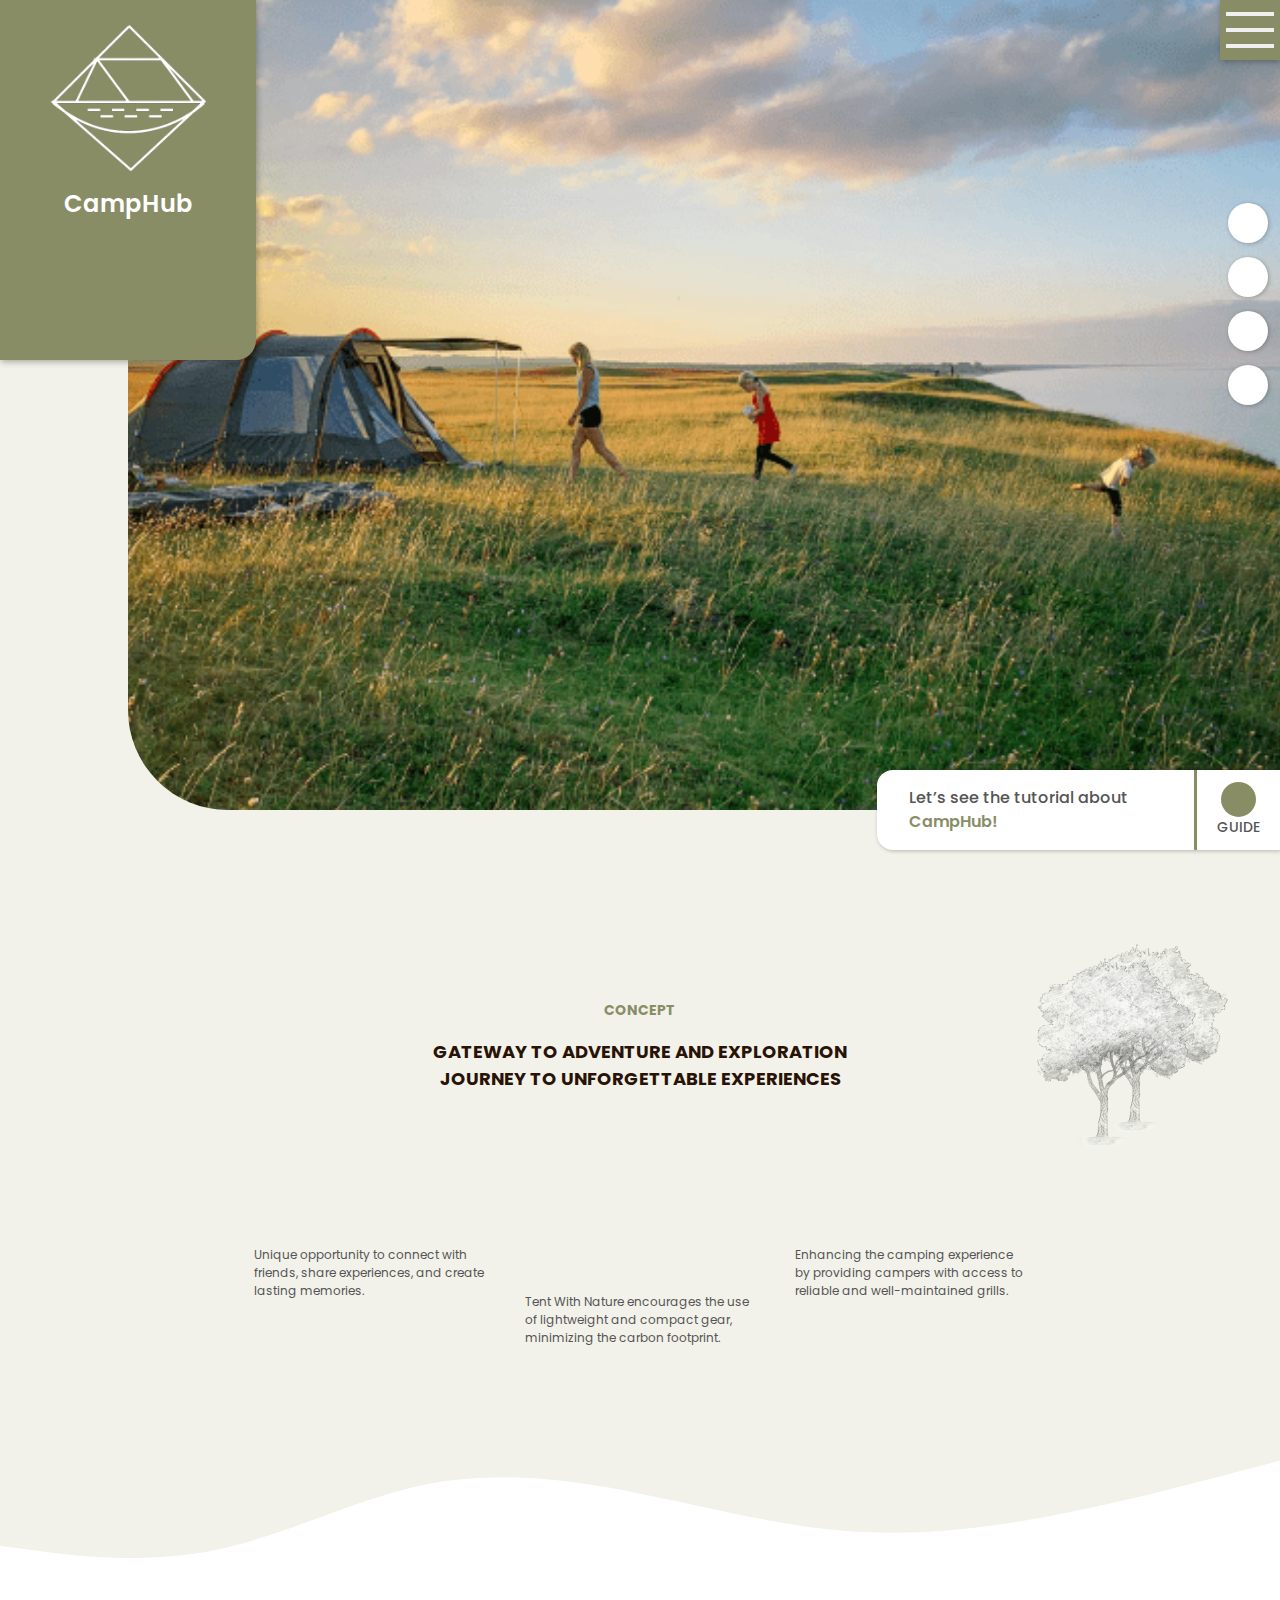
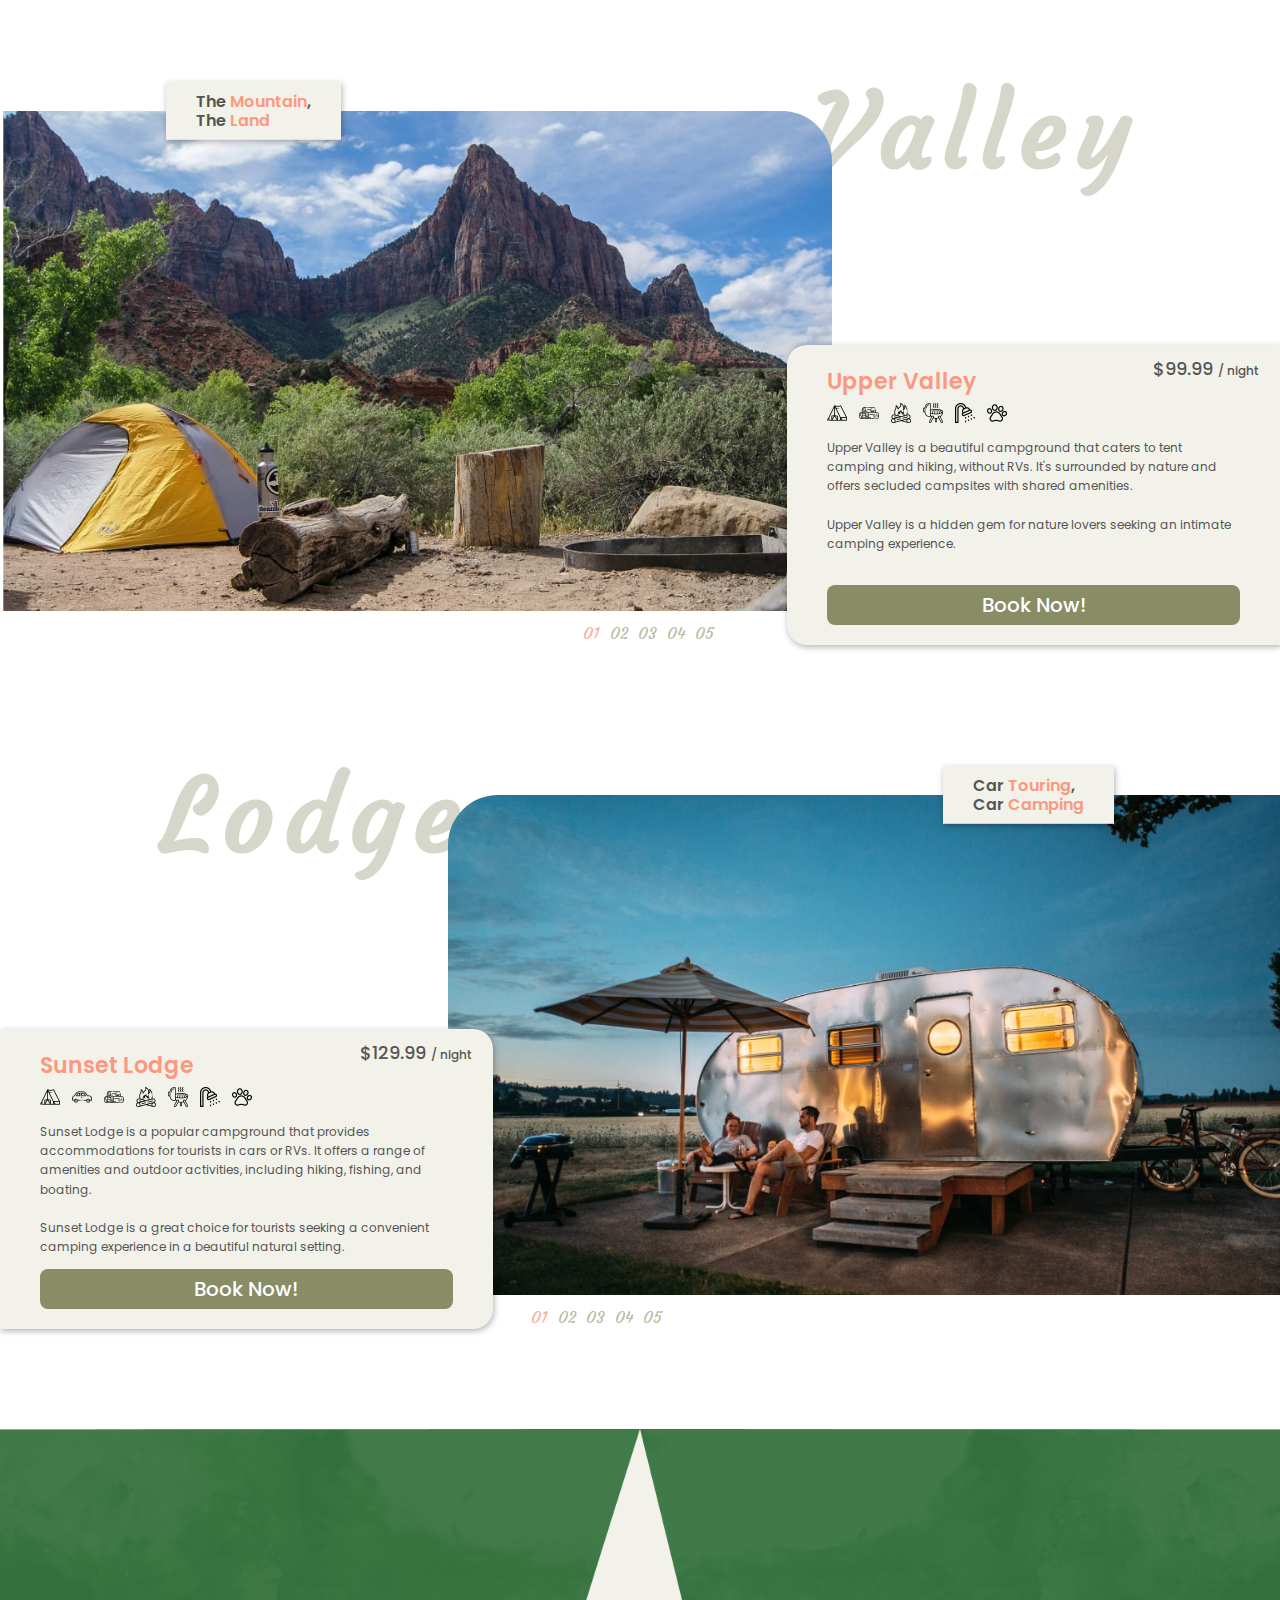
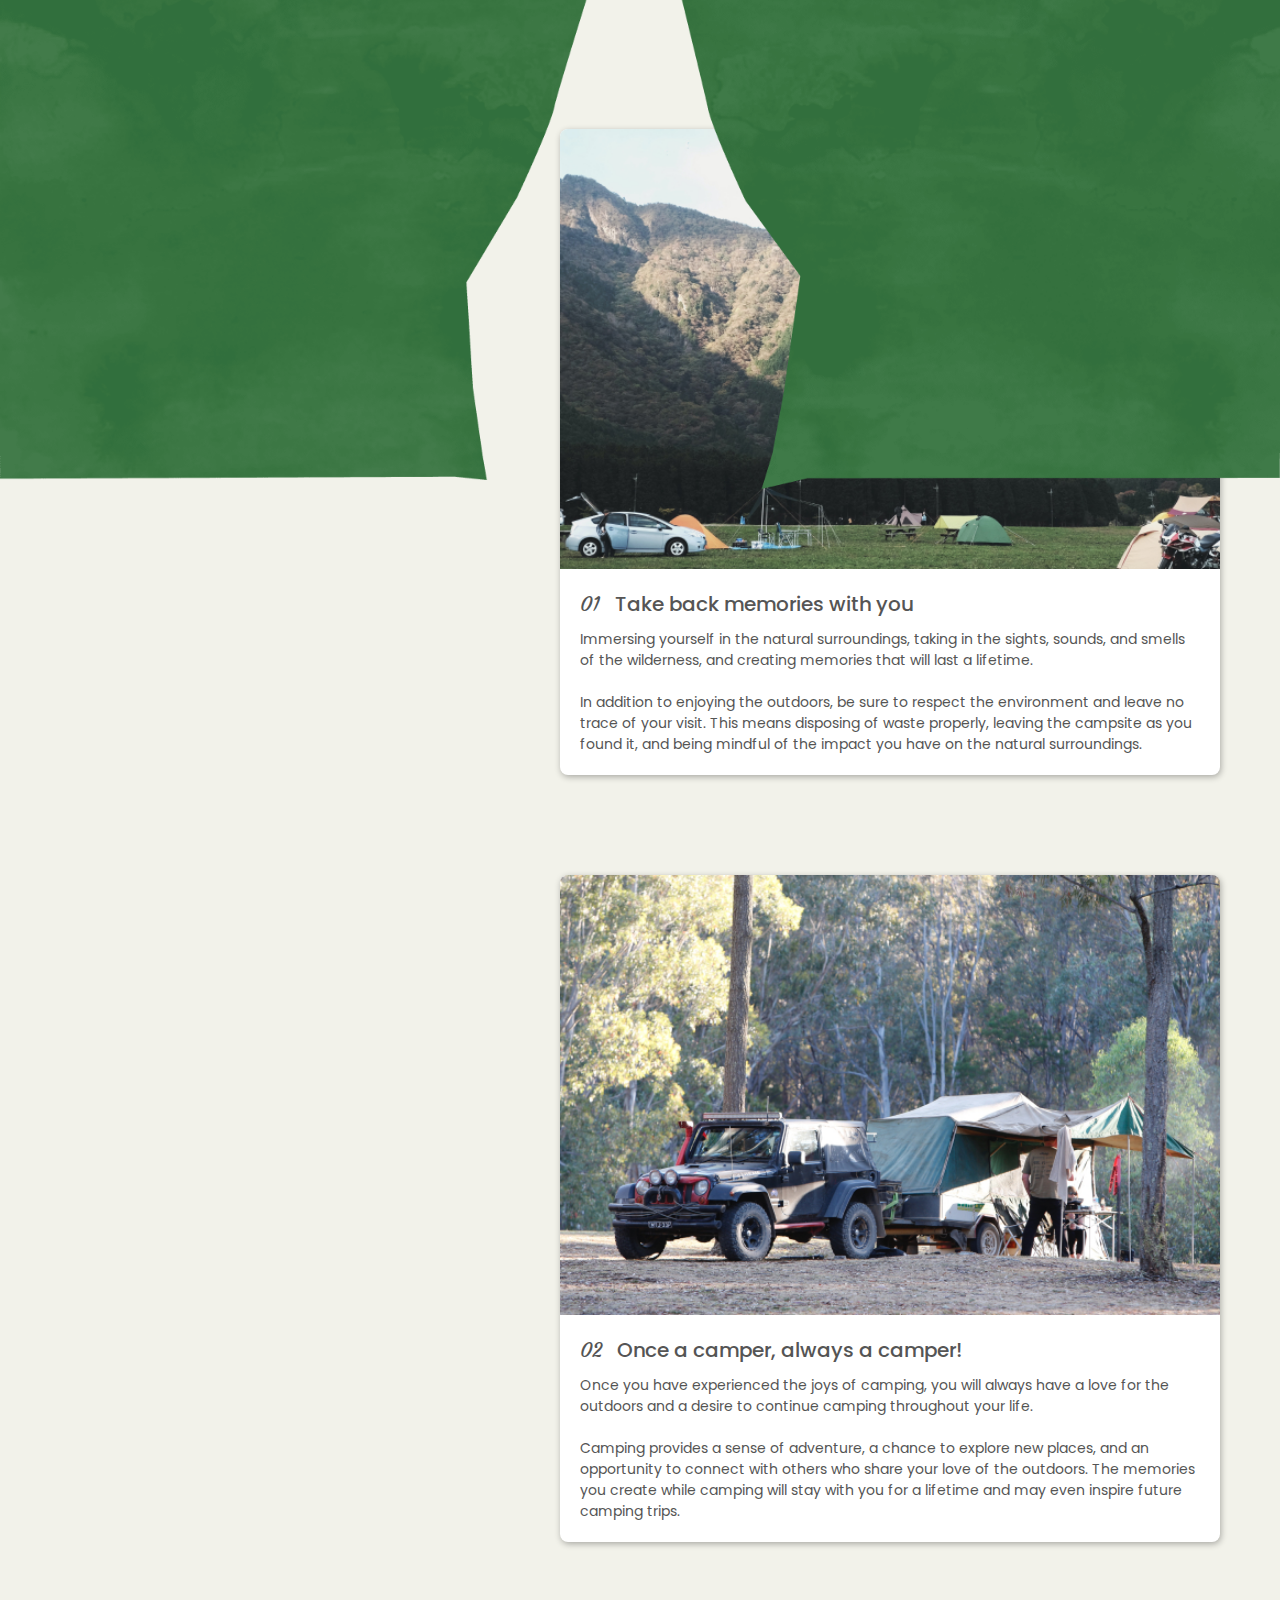
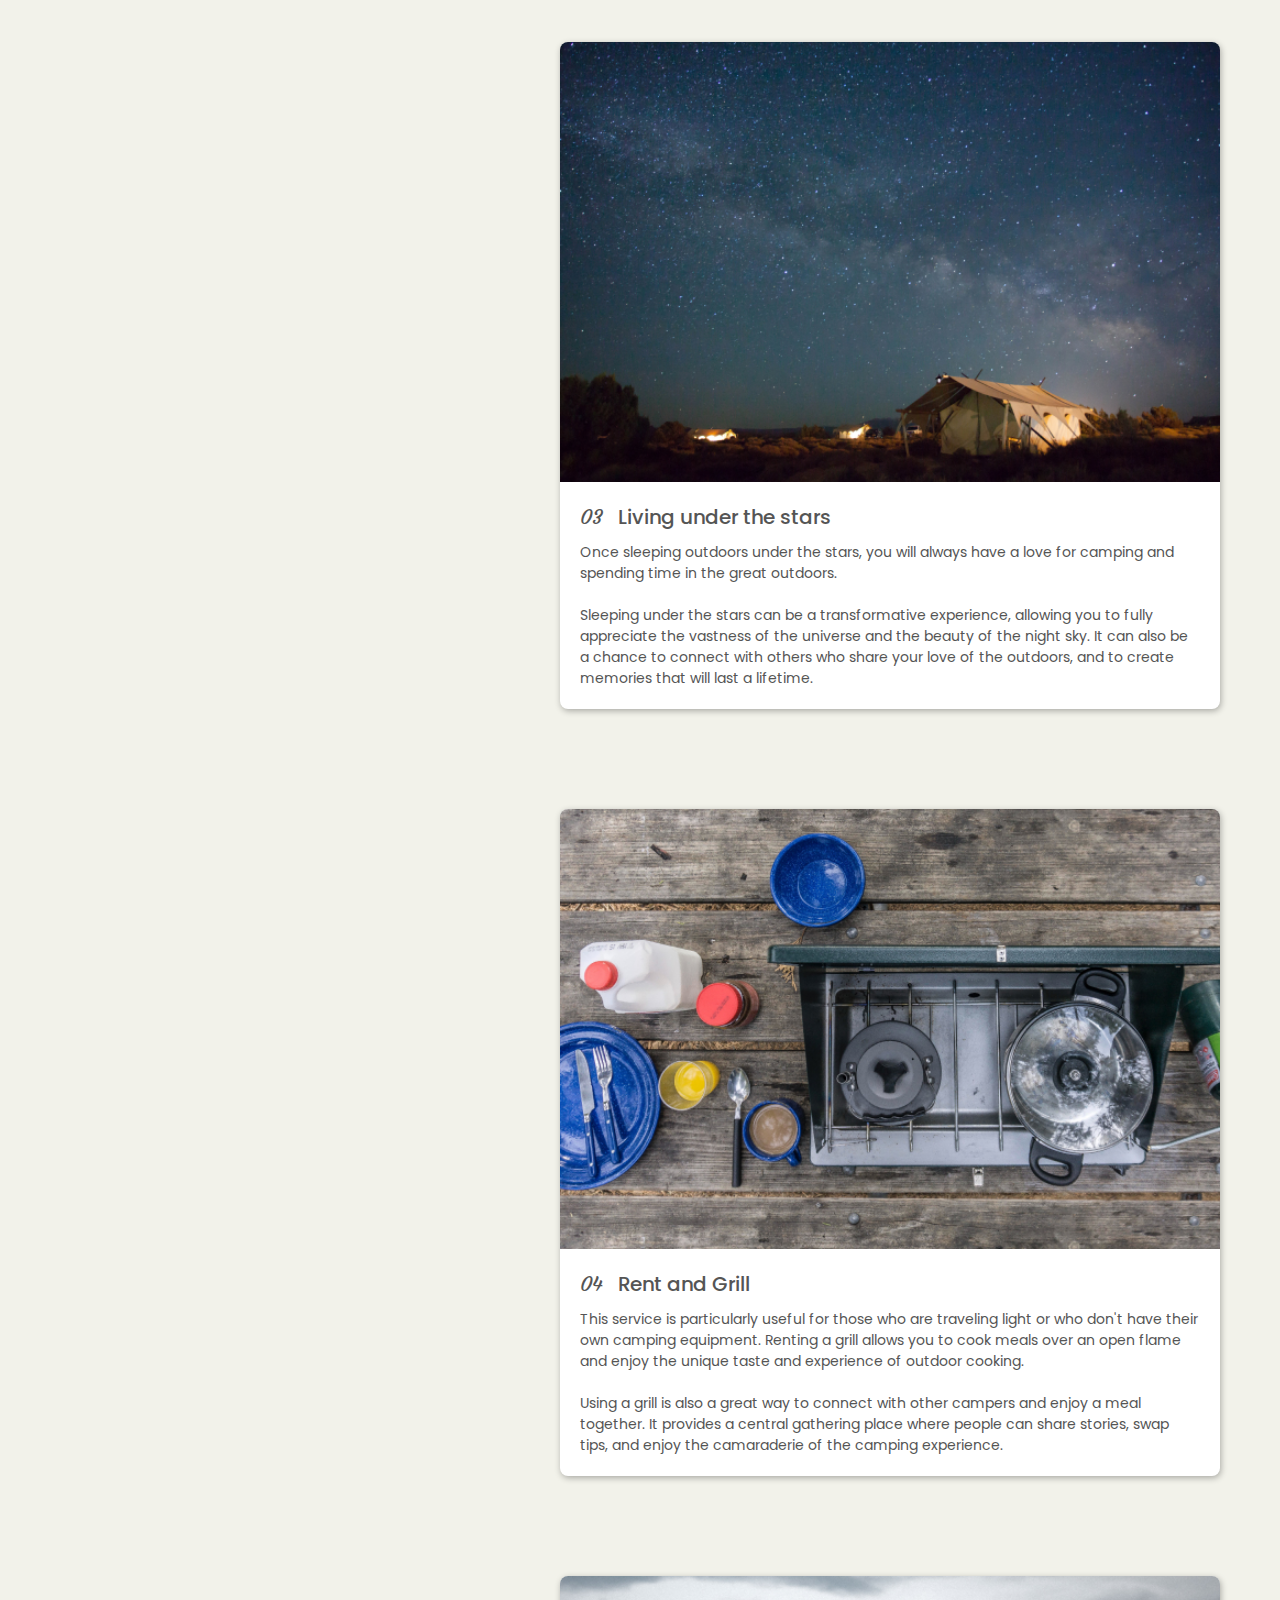
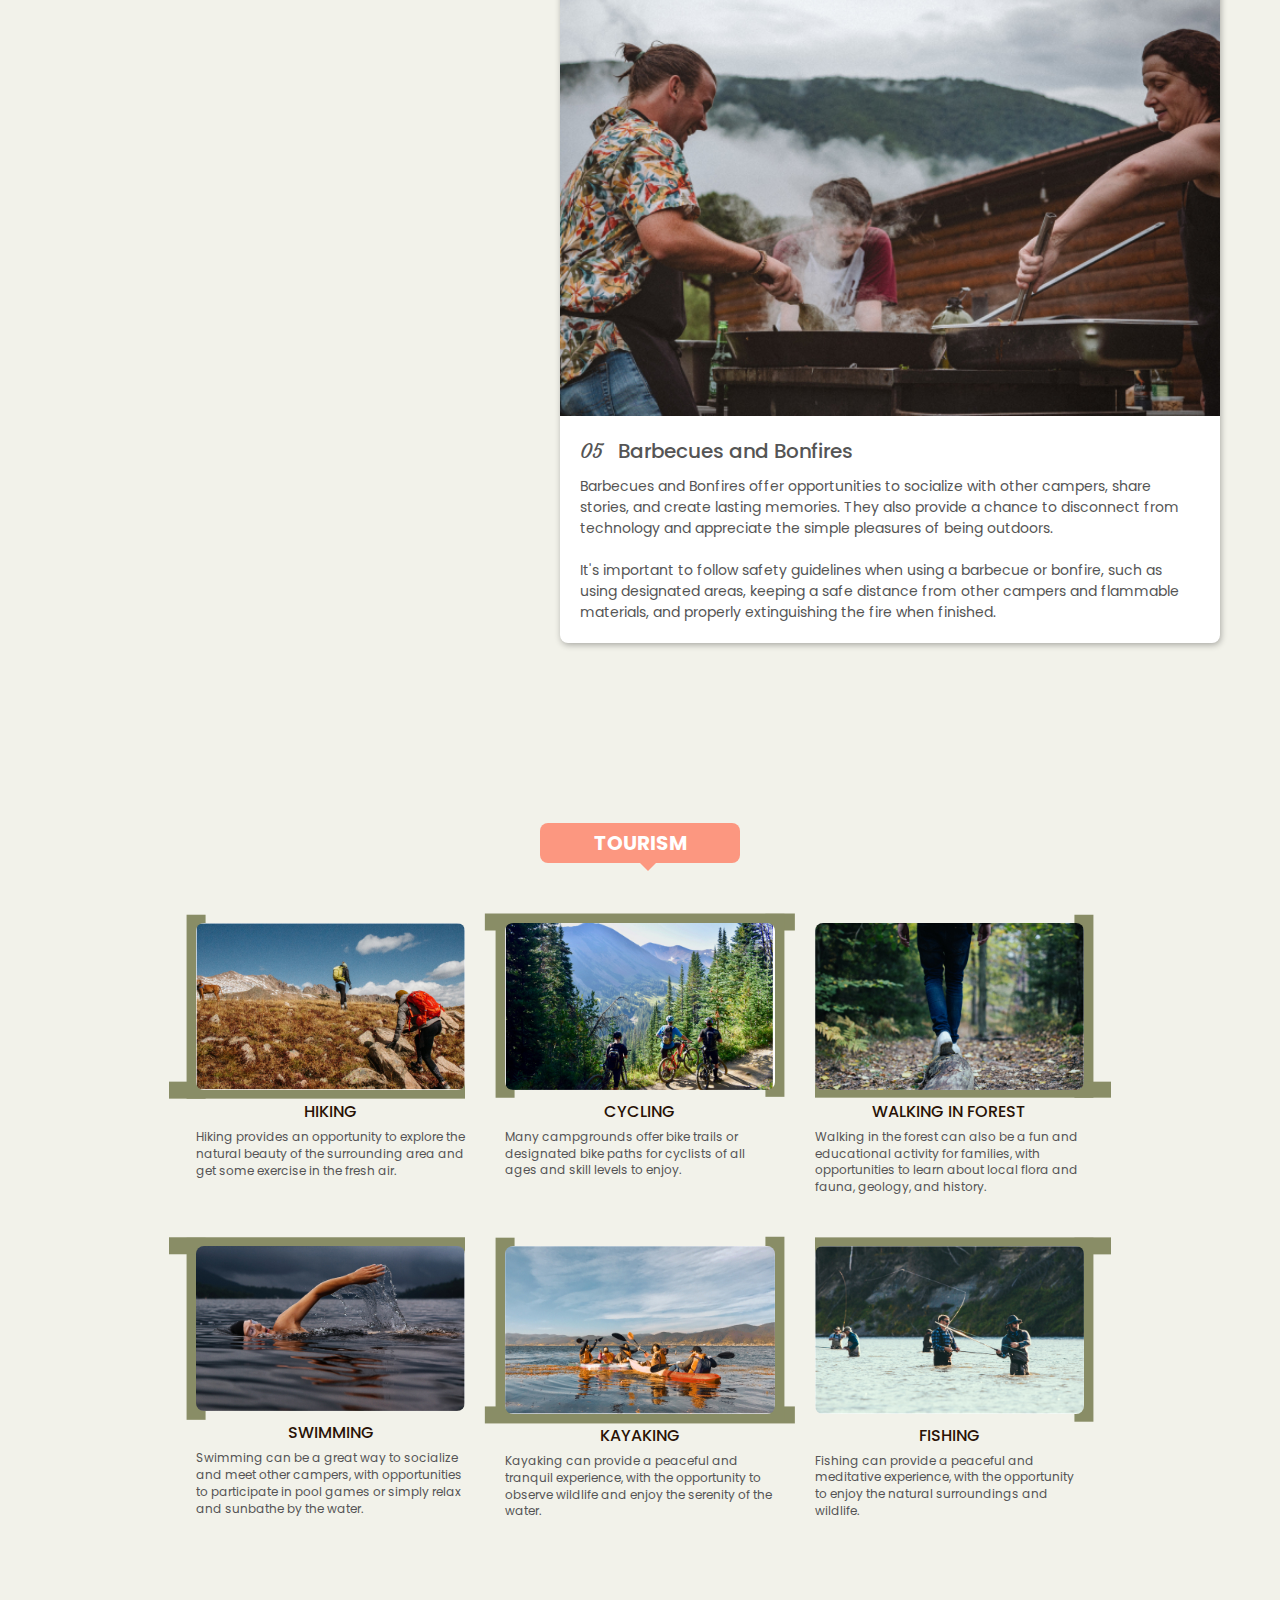
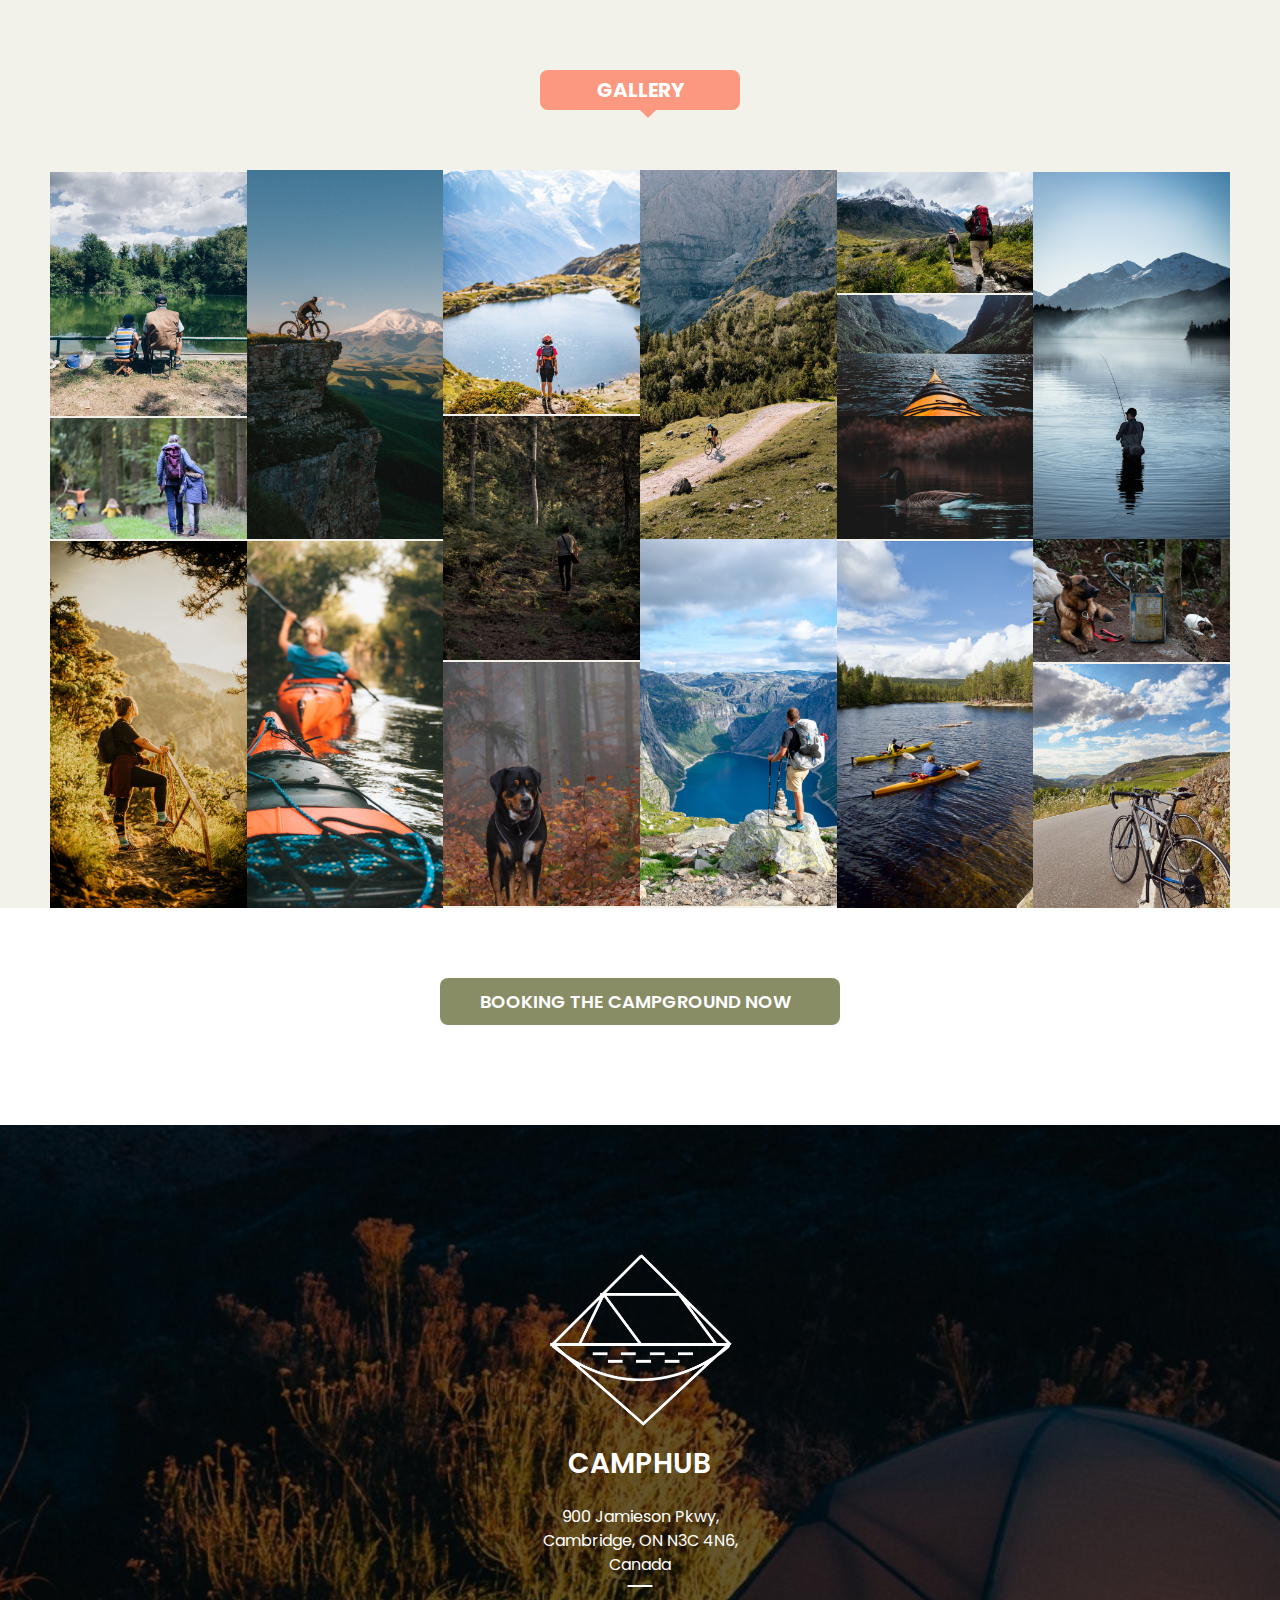
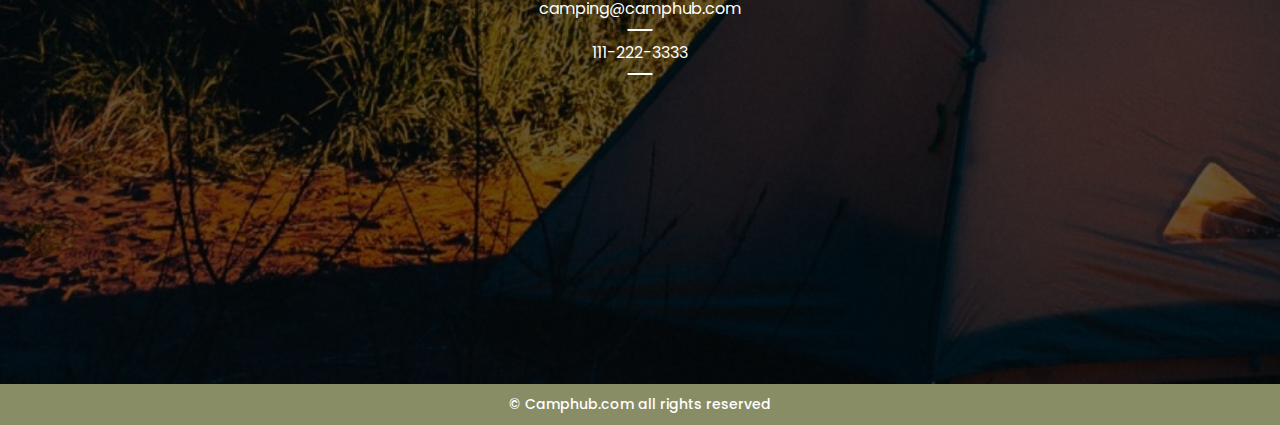
==== index.html @ 0cb1d44d "update carousel" ====
<!DOCTYPE html>
<html lang="en">
  <head>
    <meta charset="UTF-8" />
    <meta http-equiv="X-UA-Compatible" content="IE=edge" />
    <meta name="viewport" content="width=device-width, initial-scale=1.0" />
    <title>CampHub</title>
    <link rel="icon" href="./src/img/logo/logo-white.png" />

    <link rel="stylesheet" href="./src/css/home.css" />

    <link
      rel="stylesheet"
      href="https://cdnjs.cloudflare.com/ajax/libs/font-awesome/6.4.0/css/all.min.css"
      integrity="sha512-iecdLmaskl7CVkqkXNQ/ZH/XLlvWZOJyj7Yy7tcenmpD1ypASozpmT/E0iPtmFIB46ZmdtAc9eNBvH0H/ZpiBw=="
      crossorigin="anonymous"
      referrerpolicy="no-referrer"
    />

    <script
      type="module"
      defer
      src="./src/js/controller/homeController.js"
    ></script>
  </head>
  <body>
    <div class="navigation navigation--short">
      <button class="navigation_button">
        <div class="navigation_button_bar"></div>
        <div class="navigation_button_bar"></div>
        <div class="navigation_button_bar"></div>
      </button>

      <nav class="navigation_overlay">
        <ul class="navigation_list">
          <li class="navigation_item">
            <picture>
              <source
                media="(min-width:1000px)"
                srcset="./src/img/navigation/navigation-map.jpg"
              />
              <source
                media="(min-width:400px)"
                srcset="./src/img/navigation/navigation-map.webp"
              />
              <img src="./src/img/navigation/navigation-map.jpg" alt="" />
            </picture>
          </li>

          <li class="navigation_item">
            <div class="navigation_header">
              <div class="navigation_header_content">
                <div class="navigation_header_content_logo">
                  <img src="./src/img/logo/logo-black.png" alt="" />
                </div>
                <h2 class="navigation_header_content_title">CampHub</h2>
              </div>
            </div>
          </li>

          <li class="navigation_item">
            <a href="./index.html" class="navigation_link">
              <picture>
                <source
                  media="(min-width:1000px)"
                  srcset="./src/img/navigation/navigation-home.png"
                />
                <source
                  media="(min-width:400px)"
                  srcset="./src/img/navigation/navigation-home.webp"
                />
                <img src="./src/img/navigation/navigation-home.png" alt="" />
              </picture>
              <div class="navigation_link_content">
                <h2 class="navigation_link_content_title">Home</h2>
                <span class="navigation_link_content_text"
                  >Welcome to CampHub</span
                >
              </div>
            </a>
          </li>

          <li class="navigation_item">
            <a
              href="./pages/campgrounds/campgrounds.html"
              class="navigation_link"
            >
              <picture>
                <source
                  media="(min-width:1000px)"
                  srcset="./src/img/navigation/navigation-rooms.png"
                />
                <source
                  media="(min-width:400px)"
                  srcset="./src/img/navigation/navigation-rooms.webp"
                />
                <img src="./src/img/navigation/navigation-rooms.png" alt="" />
              </picture>
              <div class="navigation_link_content">
                <h2 class="navigation_link_content_title">Campgrounds</h2>
                <span class="navigation_link_content_text"
                  >Upper Valley & Sunset Lodge</span
                >
              </div>
            </a>
          </li>

          <li class="navigation_item">
            <a href="./pages/authentication/login.html" class="navigation_link">
              <picture>
                <source
                  media="(min-width:1000px)"
                  srcset="./src/img/navigation/navigation-authentication.png"
                />
                <source
                  media="(min-width:400px)"
                  srcset="./src/img/navigation/navigation-authentication.webp"
                />
                <img
                  src="./src/img/navigation/navigation-authentication.png"
                  alt=""
                />
              </picture>
              <div class="navigation_link_content">
                <h2 class="navigation_link_content_title">Authentication</h2>
                <span class="navigation_link_content_text"
                  >Register or Sign in</span
                >
              </div>
            </a>
          </li>

          <li class="navigation_item">
            <a
              href="./pages/membership/membership.html"
              class="navigation_link"
            >
              <picture>
                <source
                  media="(min-width:1000px)"
                  srcset="./src/img/navigation/navigation-account.png"
                />
                <source
                  media="(min-width:400px)"
                  srcset="./src/img/navigation/navigation-account.webp"
                />
                <img src="./src/img/navigation/navigation-account.png" alt="" />
              </picture>
              <div class="navigation_link_content">
                <h2 class="navigation_link_content_title">Membership</h2>
                <span class="navigation_link_content_text"
                  >Manage your account</span
                >
              </div>
            </a>
          </li>

          <li class="navigation_item">
            <a href="./pages/guide.html" class="navigation_link">
              <picture>
                <source
                  media="(min-width:1000px)"
                  srcset="./src/img/navigation/navigation-guide.png"
                />
                <source
                  media="(min-width:400px)"
                  srcset="./src/img/navigation/navigation-guide.webp"
                />
                <img src="./src/img/navigation/navigation-guide.png" alt="" />
              </picture>
              <div class="navigation_link_content">
                <h2 class="navigation_link_content_title">Guide</h2>
                <span class="navigation_link_content_text"
                  >Check information and FAQ</span
                >
              </div>
            </a>
          </li>
        </ul>
      </nav>
    </div>

    <header class="header-landing">
      <div class="landing">
        <div class="landing_logo">
          <div class="landing_logo_pic">
            <img src="./src/img/logo/logo-white.png" alt="" />
          </div>
          <div class="landing_logo_text">
            <h2 class="landing_logo_title">CampHub</h2>
          </div>
        </div>

        <div class="landing_video">
          <div class="landing_video_frame">
            <picture>
              <source
                media="(min-width:1000px)"
                srcset="./src/img/home/landing/landing.png"
              />

              <source
                media="(min-width:300px)"
                srcset="./src/img/home/landing/landing.webp"
              />

              <img src="/src/img/home/landing/landing.png" alt="" />
            </picture>
          </div>

          <div class="landing_socials">
            <a href="#" class="landing_socials_icon">
              <i class="fa-brands fa-facebook-f"></i>
            </a>
            <a href="#" class="landing_socials_icon">
              <i class="fa-brands fa-twitter"></i>
            </a>
            <a href="#" class="landing_socials_icon">
              <i class="fa-brands fa-instagram"></i>
            </a>
            <a href="#" class="landing_socials_icon">
              <i class="fa-brands fa-line"></i>
            </a>
          </div>

          <div class="landing_card">
            <div class="landing_card_text">
              Let’s see the tutorial about <a href="#">CampHub!</a>
            </div>
            <a href="./pages/guide.html" class="landing_card_link">
              <div class="landing_card_link_icon">
                <i class="fa-solid fa-arrow-right"></i>
              </div>
              <div class="landing_card_link_text">GUIDE</div>
            </a>
          </div>
        </div>
      </div>
    </header>

    <main>
      <section class="section-concept">
        <div class="concept_background-tree">
          <picture>
            <source
              type="image/webp"
              srcset="./src/img/home/concept/concept-background-1.webp"
            />
            <img src="./src/img/home/concept/concept-background-1.png" alt="" />
          </picture>
        </div>
        <div class="concept_background-tree">
          <picture>
            <source
              type="image/webp"
              srcset="./src/img/home/concept/concept-background-1.webp"
            />
            <img src="./src/img/home/concept/concept-background-1.png" alt="" />
          </picture>
        </div>
        <div class="container">
          <div class="concept">
            <div class="concept_header">
              <h2 class="concept_title">
                <span>Concept</span>
                Gateway to Adventure and Exploration
                <br />
                Journey to Unforgettable Experiences
              </h2>
            </div>
            <div class="concept_content">
              <div class="concept_content_cards row row-col-1 row-cols-xl-3">
                <div class="col">
                  <div class="concept_content_card">
                    <header class="concept_content_card_header">
                      <div class="concept_content_card_title">
                        <h3
                          class="heading_tertiary concept_content_card_text-header"
                        >
                          Camping With Friends
                        </h3>
                        <div class="concept_content_card_triangle"></div>
                      </div>
                      <picture class="concept_content_card_pic">
                        <source
                          media="min-width:1000px"
                          type="image/webp"
                          srcset="./src/img/home/concept/concept-1.png"
                        />
                        <source
                          media="min-width:300px"
                          type="image/webp"
                          srcset="./src/img/home/concept/concept-1.webp"
                        />
                        <img
                          src="./src/img/home/concept/concept-1.png"
                          alt=""
                        />
                      </picture>
                    </header>
                    <div class="concept_content_card_body">
                      <p class="concept_content_card_text">
                        Unique opportunity to connect with friends, share
                        experiences, and create lasting memories.
                      </p>
                    </div>
                  </div>
                </div>

                <div class="col">
                  <div class="concept_content_card">
                    <header class="concept_content_card_header">
                      <div class="concept_content_card_title">
                        <h3
                          class="heading_tertiary concept_content_card_text-header"
                        >
                          Tenting with Nature
                        </h3>
                        <div class="concept_content_card_triangle er"></div>
                      </div>
                      <picture class="concept_content_card_pic">
                        <source
                          media="min-width:1000px"
                          type="image/webp"
                          srcset="./src/img/home/concept/concept-2.png"
                        />
                        <source
                          media="min-width:300px"
                          type="image/webp"
                          srcset="./src/img/home/concept/concept-2.webp"
                        />
                        <img
                          src="./src/img/home/concept/concept-2.png"
                          alt=""
                        />
                      </picture>
                    </header>
                    <div class="concept_content_card_body">
                      <p class="concept_content_card_text">
                        Tent With Nature encourages the use of lightweight and
                        compact gear, minimizing the carbon footprint.
                      </p>
                    </div>
                  </div>
                </div>

                <div class="col">
                  <div class="concept_content_card">
                    <header class="concept_content_card_header">
                      <div class="concept_content_card_title">
                        <h3
                          class="heading_tertiary concept_content_card_text-header"
                        >
                          Rent and Grill
                        </h3>
                        <div class="concept_content_card_triangle t"></div>
                      </div>
                      <picture class="concept_content_card_pic">
                        <source
                          media="min-width:1000px"
                          type="image/webp"
                          srcset="./src/img/home/concept/concept-3.png"
                        />
                        <source
                          media="min-width:300px"
                          type="image/webp"
                          srcset="./src/img/home/concept/concept-3.webp"
                        />
                        <img
                          src="./src/img/home/concept/concept-3.png"
                          alt=""
                        />
                      </picture>
                    </header>
                    <div class="concept_content_card_body">
                      <p class="concept_content_card_text">
                        Enhancing the camping experience by providing campers
                        with access to reliable and well-maintained grills.
                      </p>
                    </div>
                  </div>
                </div>
              </div>
            </div>
          </div>
        </div>
        <div class="concept_background-wave">
          <img src="./src/img/logo/wave/wave-2.svg" alt="" />
        </div>
      </section>

      <section class="section-rooms">
        <div class="rooms">
          <div class="room">
            <div class="room_carousel">
              <div class="room_carousel_pics myCarousel">
                <div class="room_carousel_pics_wrapper myCarousel_slider">
                  <div class="room_carousel_pic myCarousel_slide">
                    <picture>
                      <source
                        media="min-width:1000px"
                        type="image/webp"
                        srcset="
                          ./src/img/campgrounds/rooms/room-1/room-1-1-min.jpg
                        "
                      />
                      <source
                        media="min-width:300px"
                        type="image/webp"
                        srcset="
                          ./src/img/campgrounds/rooms/room-1/room-1-1-min.webp
                        "
                      />
                      <img
                        src="./src/img/campgrounds/rooms/room-1/room-1-1-min.jpg"
                        alt=""
                      />
                    </picture>
                  </div>

                  <div class="room_carousel_pic myCarousel_slide">
                    <picture>
                      <source
                        media="min-width:1000px"
                        type="image/webp"
                        srcset="
                          ./src/img/campgrounds/rooms/room-1/room-1-2-min.jpg
                        "
                      />
                      <source
                        media="min-width:300px"
                        type="image/webp"
                        srcset="
                          ./src/img/campgrounds/rooms/room-1/room-1-2-min.webp
                        "
                      />
                      <img
                        src="./src/img/campgrounds/rooms/room-1/room-1-2-min.jpg"
                        alt=""
                      />
                    </picture>
                  </div>

                  <div class="room_carousel_pic myCarousel_slide">
                    <picture>
                      <source
                        media="min-width:1000px"
                        type="image/webp"
                        srcset="
                          ./src/img/campgrounds/rooms/room-1/room-1-3-min.jpg
                        "
                      />
                      <source
                        media="min-width:300px"
                        type="image/webp"
                        srcset="
                          ./src/img/campgrounds/rooms/room-1/room-1-3-min.webp
                        "
                      />
                      <img
                        src="./src/img/campgrounds/rooms/room-1/room-1-3-min.jpg"
                        alt=""
                      />
                    </picture>
                  </div>

                  <div class="room_carousel_pic myCarousel_slide">
                    <picture>
                      <source
                        media="min-width:1000px"
                        type="image/webp"
                        srcset="
                          ./src/img/campgrounds/rooms/room-1/room-1-4-min.jpg
                        "
                      />
                      <source
                        media="min-width:300px"
                        type="image/webp"
                        srcset="
                          ./src/img/campgrounds/rooms/room-1/room-1-4-min.webp
                        "
                      />
                      <img
                        src="./src/img/campgrounds/rooms/room-1/room-1-4-min.jpg"
                        alt=""
                      />
                    </picture>
                  </div>

                  <div class="room_carousel_pic myCarousel_slide">
                    <picture>
                      <source
                        media="min-width:1000px"
                        type="image/webp"
                        srcset="
                          ./src/img/campgrounds/rooms/room-1/room-1-5-min.jpg
                        "
                      />
                      <source
                        media="min-width:300px"
                        type="image/webp"
                        srcset="
                          ./src/img/campgrounds/rooms/room-1/room-1-5-min.webp
                        "
                      />
                      <img
                        src="./src/img/campgrounds/rooms/room-1/room-1-5-min.jpg"
                        alt=""
                      />
                    </picture>
                  </div>
                </div>
              </div>
              <div class="room_carousel_slogan">
                <div class="room_carousel_slogan_text">
                  The <span>Mountain</span>, <br />
                  The <span>Land</span>
                </div>
              </div>
              <div class="room_carousel_bar">
                <div class="room_carousel_bar_numbers">
                  <div
                    class="room_carousel_bar_number room_carousel_bar_number--active"
                  >
                    01
                  </div>
                  <div class="room_carousel_bar_number">02</div>
                  <div class="room_carousel_bar_number">03</div>
                  <div class="room_carousel_bar_number">04</div>
                  <div class="room_carousel_bar_number">05</div>
                </div>
                <div class="room_carousel_bar_arrows">
                  <div class="room_carousel_bar_arrow myCarousel_arrow">
                    <i class="fa-solid fa-arrow-left"></i>
                  </div>

                  <div class="room_carousel_bar_arrow myCarousel_arrow">
                    <i class="fa-solid fa-arrow-right"></i>
                  </div>
                </div>
              </div>
            </div>

            <div class="room_content">
              <div class="room_background-text">Valley</div>
              <div class="room_card">
                <h2 class="room_card_title">Upper Valley</h2>
                <div class="room_card_price">$99.99 <span>/ night</span></div>
                <div class="room_card_features">
                  <div class="room_card_feature">
                    <img src="./src/img/logo/icon/camping.png" alt="" />
                  </div>
                  <div class="room_card_feature">
                    <img src="./src/img/logo/icon/wood.png" alt="" />
                  </div>
                  <div class="room_card_feature">
                    <img src="./src/img/logo/icon/fire.png" alt="" />
                  </div>
                  <div class="room_card_feature">
                    <img src="./src/img/logo/icon/barbecue.png" alt="" />
                  </div>
                  <div class="room_card_feature">
                    <img src="./src/img/logo/icon/shower.png" alt="" />
                  </div>
                  <div class="room_card_feature">
                    <img src="./src/img/logo/icon/pawprint.png" alt="" />
                  </div>
                </div>
                <p class="room_card_text">
                  Upper Valley is a beautiful campground that caters to tent
                  camping and hiking, without RVs. It's surrounded by nature and
                  offers secluded campsites with shared amenities.<br />
                  <br />
                  Upper Valley is a hidden gem for nature lovers seeking an
                  intimate camping experience.
                </p>
                <a
                  href="./pages/campgrounds/reservation.html"
                  class="room_card_button"
                  >Book Now!</a
                >
              </div>
            </div>
          </div>

          <div class="room">
            <div class="room_content">
              <div class="room_background-text room_background-text--right">
                Lodge
              </div>
              <div class="room_card room_card--right">
                <h2 class="room_card_title">Sunset Lodge</h2>
                <div class="room_card_price">$129.99 <span>/ night</span></div>
                <div class="room_card_features">
                  <div class="room_card_feature">
                    <img src="./src/img/logo/icon/camping.png" alt="" />
                  </div>
                  <div class="room_card_feature">
                    <img src="./src/img/logo/icon/car.png" alt="" />
                  </div>
                  <div class="room_card_feature">
                    <img src="./src/img/logo/icon/wood.png" alt="" />
                  </div>
                  <div class="room_card_feature">
                    <img src="./src/img/logo/icon/fire.png" alt="" />
                  </div>
                  <div class="room_card_feature">
                    <img src="./src/img/logo/icon/barbecue.png" alt="" />
                  </div>
                  <div class="room_card_feature">
                    <img src="./src/img/logo/icon/shower.png" alt="" />
                  </div>
                  <div class="room_card_feature">
                    <img src="./src/img/logo/icon/pawprint.png" alt="" />
                  </div>
                </div>
                <p class="room_card_text">
                  Sunset Lodge is a popular campground that provides
                  accommodations for tourists in cars or RVs. It offers a range
                  of amenities and outdoor activities, including hiking,
                  fishing, and boating. <br />
                  <br />
                  Sunset Lodge is a great choice for tourists seeking a
                  convenient camping experience in a beautiful natural setting.
                </p>
                <a
                  href="./pages/campgrounds/reservation.html"
                  class="room_card_button"
                  >Book Now!</a
                >
              </div>
            </div>
            <div class="room_carousel">
              <div
                class="room_carousel_pics room_carousel_pics--right myCarousel"
              >
                <div class="room_carousel_pics_wrapper myCarousel_slider">
                  <div class="room_carousel_pic myCarousel_slide">
                    <picture>
                      <source
                        media="min-width:1000px"
                        type="image/webp"
                        srcset="
                          ./src/img/campgrounds/rooms/room-2/room-2-1-min.jpg
                        "
                      />
                      <source
                        media="min-width:300px"
                        type="image/webp"
                        srcset="
                          ./src/img/campgrounds/rooms/room-2/room-2-1-min.webp
                        "
                      />
                      <img
                        src="./src/img/campgrounds/rooms/room-2/room-2-1-min.jpg"
                        alt=""
                      />
                    </picture>
                  </div>

                  <div class="room_carousel_pic myCarousel_slide">
                    <picture>
                      <source
                        media="min-width:1000px"
                        type="image/webp"
                        srcset="
                          ./src/img/campgrounds/rooms/room-2/room-2-2-min.jpg
                        "
                      />
                      <source
                        media="min-width:300px"
                        type="image/webp"
                        srcset="
                          ./src/img/campgrounds/rooms/room-2/room-2-2-min.webp
                        "
                      />
                      <img
                        src="./src/img/campgrounds/rooms/room-2/room-2-2-min.jpg"
                        alt=""
                      />
                    </picture>
                  </div>

                  <div class="room_carousel_pic myCarousel_slide">
                    <picture>
                      <source
                        media="min-width:1000px"
                        type="image/webp"
                        srcset="
                          ./src/img/campgrounds/rooms/room-2/room-2-3-min.jpg
                        "
                      />
                      <source
                        media="min-width:300px"
                        type="image/webp"
                        srcset="
                          ./src/img/campgrounds/rooms/room-2/room-2-3-min.webp
                        "
                      />
                      <img
                        src="./src/img/campgrounds/rooms/room-2/room-2-3-min.jpg"
                        alt=""
                      />
                    </picture>
                  </div>

                  <div class="room_carousel_pic myCarousel_slide">
                    <picture>
                      <source
                        media="min-width:1000px"
                        type="image/webp"
                        srcset="
                          ./src/img/campgrounds/rooms/room-2/room-2-4-min.jpg
                        "
                      />
                      <source
                        media="min-width:300px"
                        type="image/webp"
                        srcset="
                          ./src/img/campgrounds/rooms/room-2/room-2-4-min.webp
                        "
                      />
                      <img
                        src="./src/img/campgrounds/rooms/room-2/room-2-4-min.jpg"
                        alt=""
                      />
                    </picture>
                  </div>

                  <div class="room_carousel_pic myCarousel_slide">
                    <picture>
                      <source
                        media="min-width:1000px"
                        type="image/webp"
                        srcset="
                          ./src/img/campgrounds/rooms/room-2/room-2-5-min.jpg
                        "
                      />
                      <source
                        media="min-width:300px"
                        type="image/webp"
                        srcset="
                          ./src/img/campgrounds/rooms/room-2/room-2-5-min.webp
                        "
                      />
                      <img
                        src="./src/img/campgrounds/rooms/room-2/room-2-5-min.jpg"
                        alt=""
                      />
                    </picture>
                  </div>
                </div>
              </div>
              <div class="room_carousel_slogan room_carousel_slogan--right">
                <div
                  class="room_carousel_slogan_text room_carousel_slogan_text--right"
                >
                  Car <span>Touring</span>, <br />
                  Car <span>Camping</span>
                </div>
              </div>
              <div class="room_carousel_bar room_carousel_bar--right">
                <div class="room_carousel_bar_numbers">
                  <div
                    class="room_carousel_bar_number room_carousel_bar_number--active"
                  >
                    01
                  </div>
                  <div class="room_carousel_bar_number">02</div>
                  <div class="room_carousel_bar_number">03</div>
                  <div class="room_carousel_bar_number">04</div>
                  <div class="room_carousel_bar_number">05</div>
                </div>
                <div class="room_carousel_bar_arrows">
                  <div class="room_carousel_bar_arrow">
                    <i class="fa-solid fa-arrow-left"></i>
                  </div>

                  <div class="room_carousel_bar_arrow">
                    <i class="fa-solid fa-arrow-right"></i>
                  </div>
                </div>
              </div>
            </div>
          </div>
        </div>
      </section>

      <section class="section-recommend">
        <div class="recommend_background-borders">
          <div
            class="recommend_background-border recommend_background-border--left"
          >
            <img
              src="./src/img/home/recommend/course_curtain_l@2x.png"
              alt=""
            />
          </div>
          <div
            class="recommend_background-border recommend_background-border--right"
          >
            <img
              src="./src/img/home/recommend/course_curtain_r@2x.png"
              alt=""
            />
          </div>
        </div>

        <div class="recommend_background-map"></div>

        <div class="recommend_background-car">
          <img
            src="./src/img/home/recommend/car-smoke.png"
            class="recommend_background-car_smoke"
            alt=""
          />
          <img src="./src/img/home/recommend/car.png" alt="" />
        </div>

        <div class="container">
          <div class="recommend row">
            <div class="col-xl-4">
              <div class="recommend_intro">
                <div class="recommend_intro_card">
                  <div class="recommend_intro_header">
                    <h2 class="recommend_intro_title">Recommendations</h2>
                    <div class="recommend_intro_dashs">
                      <div class="recommend_intro_dash"></div>
                      <div class="recommend_intro_dash"></div>
                      <div class="recommend_intro_dash"></div>
                    </div>
                  </div>
                  <div class="recommend_intro_body">
                    <h3
                      class="recommend_intro_order recommend_intro_order--active"
                    >
                      <span>01</span> Take back memories with you
                    </h3>

                    <h3 class="recommend_intro_order">
                      <span>02</span>
                      Once a camper, always a camper!
                    </h3>

                    <h3 class="recommend_intro_order">
                      <span>03</span>
                      Living under the stars
                    </h3>

                    <h3 class="recommend_intro_order">
                      <span>04</span>
                      Rent and Grill
                    </h3>

                    <h3 class="recommend_intro_order">
                      <span>05</span>
                      Barbecues and Bonfires
                    </h3>
                  </div>
                </div>
                <div class="recommend_intro_bottom"></div>
              </div>
            </div>

            <div class="col-xl-1"></div>

            <div class="col-xl-7">
              <div class="recommend_cards">
                <div class="recommend_card">
                  <div class="recommend_card_header">
                    <div class="recommend_card_pic">
                      <picture>
                        <source
                          media="min-width:1000px"
                          type="image/webp"
                          srcset="./src/img/home/recommend/recommend-1-min.jpg"
                        />
                        <source
                          media="min-width:300px"
                          type="image/webp"
                          srcset="./src/img/home/recommend/recommend-1-min.webp"
                        />
                        <img
                          src="./src/img/home/recommend/recommend-1.jpg"
                          alt=""
                        />
                      </picture>
                    </div>
                  </div>
                  <div class="recommend_card_body">
                    <h3 class="recommend_card_title">
                      <span>01</span> Take back memories with you
                    </h3>
                    <p class="recommend_card_text">
                      Immersing yourself in the natural surroundings, taking in
                      the sights, sounds, and smells of the wilderness, and
                      creating memories that will last a lifetime.
                      <br />
                      <br />
                      In addition to enjoying the outdoors, be sure to respect
                      the environment and leave no trace of your visit. This
                      means disposing of waste properly, leaving the campsite as
                      you found it, and being mindful of the impact you have on
                      the natural surroundings.
                    </p>
                  </div>
                </div>

                <div class="recommend_card">
                  <div class="recommend_card_header">
                    <div class="recommend_card_pic">
                      <picture>
                        <source
                          media="min-width:1000px"
                          type="image/webp"
                          srcset="./src/img/home/recommend/recommend-2-min.jpg"
                        />
                        <source
                          media="min-width:300px"
                          type="image/webp"
                          srcset="./src/img/home/recommend/recommend-2-min.webp"
                        />
                        <img
                          src="./src/img/home/recommend/recommend-2.jpg"
                          alt=""
                        />
                      </picture>
                    </div>
                  </div>
                  <div class="recommend_card_body">
                    <h3 class="recommend_card_title">
                      <span>02</span> Once a camper, always a camper!
                    </h3>
                    <p class="recommend_card_text">
                      Once you have experienced the joys of camping, you will
                      always have a love for the outdoors and a desire to
                      continue camping throughout your life.
                      <br />
                      <br />
                      Camping provides a sense of adventure, a chance to explore
                      new places, and an opportunity to connect with others who
                      share your love of the outdoors. The memories you create
                      while camping will stay with you for a lifetime and may
                      even inspire future camping trips.
                    </p>
                  </div>
                </div>

                <div class="recommend_card">
                  <div class="recommend_card_header">
                    <div class="recommend_card_pic">
                      <picture>
                        <source
                          media="min-width:1000px"
                          type="image/webp"
                          srcset="./src/img/home/recommend/recommend-3-min.jpg"
                        />
                        <source
                          media="min-width:300px"
                          type="image/webp"
                          srcset="./src/img/home/recommend/recommend-3-min.webp"
                        />
                        <img
                          src="./src/img/home/recommend/recommend-3.jpg"
                          alt=""
                        />
                      </picture>
                    </div>
                  </div>
                  <div class="recommend_card_body">
                    <h3 class="recommend_card_title">
                      <span>03</span> Living under the stars
                    </h3>
                    <p class="recommend_card_text">
                      Once sleeping outdoors under the stars, you will always
                      have a love for camping and spending time in the great
                      outdoors.
                      <br />
                      <br />
                      Sleeping under the stars can be a transformative
                      experience, allowing you to fully appreciate the vastness
                      of the universe and the beauty of the night sky. It can
                      also be a chance to connect with others who share your
                      love of the outdoors, and to create memories that will
                      last a lifetime.
                    </p>
                  </div>
                </div>

                <div class="recommend_card">
                  <div class="recommend_card_header">
                    <div class="recommend_card_pic">
                      <picture>
                        <source
                          media="min-width:1000px"
                          type="image/webp"
                          srcset="./src/img/home/recommend/recommend-4-min.jpg"
                        />
                        <source
                          media="min-width:300px"
                          type="image/webp"
                          srcset="./src/img/home/recommend/recommend-4-min.webp"
                        />
                        <img
                          src="./src/img/home/recommend/recommend-4.jpg"
                          alt=""
                        />
                      </picture>
                    </div>
                  </div>
                  <div class="recommend_card_body">
                    <h3 class="recommend_card_title">
                      <span>04</span> Rent and Grill
                    </h3>
                    <p class="recommend_card_text">
                      This service is particularly useful for those who are
                      traveling light or who don't have their own camping
                      equipment. Renting a grill allows you to cook meals over
                      an open flame and enjoy the unique taste and experience of
                      outdoor cooking.
                      <br />
                      <br />
                      Using a grill is also a great way to connect with other
                      campers and enjoy a meal together. It provides a central
                      gathering place where people can share stories, swap tips,
                      and enjoy the camaraderie of the camping experience.
                    </p>
                  </div>
                </div>

                <div class="recommend_card">
                  <div class="recommend_card_header">
                    <div class="recommend_card_pic">
                      <picture>
                        <source
                          media="min-width:1000px"
                          type="image/webp"
                          srcset="./src/img/home/recommend/recommend-5-min.jpg"
                        />
                        <source
                          media="min-width:300px"
                          type="image/webp"
                          srcset="./src/img/home/recommend/recommend-5-min.webp"
                        />
                        <img
                          src="./src/img/home/recommend/recommend-5.jpg"
                          alt=""
                        />
                      </picture>
                    </div>
                  </div>
                  <div class="recommend_card_body">
                    <h3 class="recommend_card_title">
                      <span>05</span> Barbecues and Bonfires
                    </h3>
                    <p class="recommend_card_text">
                      Barbecues and Bonfires offer opportunities to socialize
                      with other campers, share stories, and create lasting
                      memories. They also provide a chance to disconnect from
                      technology and appreciate the simple pleasures of being
                      outdoors.
                      <br />
                      <br />
                      It's important to follow safety guidelines when using a
                      barbecue or bonfire, such as using designated areas,
                      keeping a safe distance from other campers and flammable
                      materials, and properly extinguishing the fire when
                      finished.
                    </p>
                  </div>
                </div>
              </div>
            </div>
          </div>
        </div>
      </section>

      <section class="section-tourism">
        <div class="container">
          <div class="tourism">
            <div class="header_bubble tourism_header">
              <h2 class="tourism_header_title">Tourism</h2>
              <div class="header_bubble_triangle"></div>
            </div>
            <div class="tourism_content">
              <div class="tourism_content_cards row row-cols-3">
                <div class="col">
                  <div class="tourism_content_card">
                    <div class="tourism_content_card_header">
                      <div class="tourism_content_card_pic">
                        <picture>
                          <source
                            type="image/webp"
                            srcset="./src/img/home/tourism/tourism-hike.webp"
                          />
                          <img
                            src="./src/img/home/tourism/tourism-hike.jpg"
                            alt=""
                          />
                        </picture>
                      </div>
                      <div class="tourism_content_card_pic_bar-1"></div>
                      <div class="tourism_content_card_pic_bar-2"></div>
                    </div>
                    <div class="tourism_content_card_content">
                      <h3 class="tourism_content_card_content_title">Hiking</h3>
                      <p class="tourism_content_card_content_text">
                        Hiking provides an opportunity to explore the natural
                        beauty of the surrounding area and get some exercise in
                        the fresh air.
                      </p>
                    </div>
                  </div>
                </div>

                <div class="col">
                  <div class="tourism_content_card">
                    <div class="tourism_content_card_header">
                      <div class="tourism_content_card_pic">
                        <picture>
                          <source
                            type="image/webp"
                            srcset="./src/img/home/tourism/tourism-cycle.webp"
                          />
                          <img
                            src="./src/img/home/tourism/tourism-cycle.jpg"
                            alt=""
                          />
                        </picture>
                      </div>
                      <div class="tourism_content_card_pic_bar-1"></div>
                      <div class="tourism_content_card_pic_bar-2"></div>
                      <div class="tourism_content_card_pic_bar-3"></div>
                    </div>
                    <div class="tourism_content_card_content">
                      <h3 class="tourism_content_card_content_title">
                        Cycling
                      </h3>
                      <p class="tourism_content_card_content_text">
                        Many campgrounds offer bike trails or designated bike
                        paths for cyclists of all ages and skill levels to
                        enjoy.
                      </p>
                    </div>
                  </div>
                </div>

                <div class="col">
                  <div class="tourism_content_card">
                    <div class="tourism_content_card_header">
                      <div class="tourism_content_card_pic">
                        <picture>
                          <source
                            type="image/webp"
                            srcset="./src/img/home/tourism/tourism-walk.webp"
                          />
                          <img
                            src="./src/img/home/tourism/tourism-walk.jpg"
                            alt=""
                          />
                        </picture>
                      </div>
                      <div class="tourism_content_card_pic_bar-1"></div>
                      <div class="tourism_content_card_pic_bar-2"></div>
                    </div>
                    <div class="tourism_content_card_content">
                      <h3 class="tourism_content_card_content_title">
                        Walking in Forest
                      </h3>
                      <p class="tourism_content_card_content_text">
                        Walking in the forest can also be a fun and educational
                        activity for families, with opportunities to learn about
                        local flora and fauna, geology, and history.
                      </p>
                    </div>
                  </div>
                </div>
                <div class="col">
                  <div class="tourism_content_card">
                    <div class="tourism_content_card_header">
                      <div class="tourism_content_card_pic">
                        <picture>
                          <source
                            type="image/webp"
                            srcset="./src/img/home/tourism/tourism-swim.webp"
                          />
                          <img
                            src="./src/img/home/tourism/tourism-swim.jpg"
                            alt=""
                          />
                        </picture>
                      </div>
                      <div class="tourism_content_card_pic_bar-1"></div>
                      <div class="tourism_content_card_pic_bar-2"></div>
                    </div>
                    <div class="tourism_content_card_content">
                      <h3 class="tourism_content_card_content_title">
                        Swimming
                      </h3>
                      <p class="tourism_content_card_content_text">
                        Swimming can be a great way to socialize and meet other
                        campers, with opportunities to participate in pool games
                        or simply relax and sunbathe by the water.
                      </p>
                    </div>
                  </div>
                </div>
                <div class="col">
                  <div class="tourism_content_card">
                    <div class="tourism_content_card_header">
                      <div class="tourism_content_card_pic">
                        <picture>
                          <source
                            type="image/webp"
                            srcset="./src/img/home/tourism/tourism-kayak.webp"
                          />
                          <img
                            src="./src/img/home/tourism/tourism-kayak.jpg"
                            alt=""
                          />
                        </picture>
                      </div>
                      <div class="tourism_content_card_pic_bar-1"></div>
                      <div class="tourism_content_card_pic_bar-2"></div>
                      <div class="tourism_content_card_pic_bar-3"></div>
                    </div>
                    <div class="tourism_content_card_content">
                      <h3 class="tourism_content_card_content_title">
                        Kayaking
                      </h3>
                      <p class="tourism_content_card_content_text">
                        Kayaking can provide a peaceful and tranquil experience,
                        with the opportunity to observe wildlife and enjoy the
                        serenity of the water.
                      </p>
                    </div>
                  </div>
                </div>
                <div class="col">
                  <div class="tourism_content_card">
                    <div class="tourism_content_card_header">
                      <div class="tourism_content_card_pic">
                        <picture>
                          <source
                            type="image/webp"
                            srcset="./src/img/home/tourism/tourism-fishing.webp"
                          />
                          <img
                            src="./src/img/home/tourism/tourism-fishing.jpg"
                            alt=""
                          />
                        </picture>
                      </div>
                      <div class="tourism_content_card_pic_bar-1"></div>
                      <div class="tourism_content_card_pic_bar-2"></div>
                    </div>
                    <div class="tourism_content_card_content">
                      <h3 class="tourism_content_card_content_title">
                        Fishing
                      </h3>
                      <p class="tourism_content_card_content_text">
                        Fishing can provide a peaceful and meditative
                        experience, with the opportunity to enjoy the natural
                        surroundings and wildlife.
                      </p>
                    </div>
                  </div>
                </div>
              </div>
            </div>
          </div>
        </div>

        <div class="tourism_gallery">
          <div class="header_bubble tourism_header">
            <h2 class="tourism_header_title">Gallery</h2>
            <div class="header_bubble_triangle tourism_hader_triangle"></div>
          </div>

          <div class="tourism_gallery_pics">
            <div class="tourism_gallery_pic tourism_gallery_pic--hike-1">
              <picture>
                <source
                  media="(min-width: 1000px)"
                  srcset="./src/img/home/tourism-gallery/hike/hike-1.png"
                />
                <source
                  media="(min-width: 400px)"
                  srcset="./src/img/home/tourism-gallery/hike/hike-1.webp"
                />
                <img
                  src="./src/img/home/tourism-gallery/hike/hike-1.png"
                  alt=""
                />
              </picture>
            </div>

            <div class="tourism_gallery_pic tourism_gallery_pic--hike-2">
              <picture>
                <source
                  media="(min-width: 1000px)"
                  srcset="./src/img/home/tourism-gallery/hike/hike-2.png"
                />
                <source
                  media="(min-width: 400px)"
                  srcset="./src/img/home/tourism-gallery/hike/hike-2.webp"
                />
                <img
                  src="./src/img/home/tourism-gallery/hike/hike-2.png"
                  alt=""
                />
              </picture>
            </div>

            <div class="tourism_gallery_pic tourism_gallery_pic--hike-3">
              <picture>
                <source
                  media="(min-width: 1000px)"
                  srcset="./src/img/home/tourism-gallery/hike/hike-3.png"
                />
                <source
                  media="(min-width: 400px)"
                  srcset="./src/img/home/tourism-gallery/hike/hike-3.webp"
                />
                <img
                  src="./src/img/home/tourism-gallery/hike/hike-3.png"
                  alt=""
                />
              </picture>
            </div>

            <div class="tourism_gallery_pic tourism_gallery_pic--cycle-1">
              <picture>
                <source
                  media="(min-width: 1000px)"
                  srcset="./src/img/home/tourism-gallery/cycle/cycle-1.png"
                />
                <source
                  media="(min-width: 400px)"
                  srcset="./src/img/home/tourism-gallery/cycle/cycle-1.webp"
                />
                <img
                  src="./src/img/home/tourism-gallery/cycle/cycle-1.png"
                  alt=""
                />
              </picture>
            </div>

            <div class="tourism_gallery_pic tourism_gallery_pic--cycle-2">
              <picture>
                <source
                  media="(min-width: 1000px)"
                  srcset="./src/img/home/tourism-gallery/cycle/cycle-2.png"
                />
                <source
                  media="(min-width: 400px)"
                  srcset="./src/img/home/tourism-gallery/cycle/cycle-2.webp"
                />
                <img
                  src="./src/img/home/tourism-gallery/cycle/cycle-2.png"
                  alt=""
                />
              </picture>
            </div>

            <div class="tourism_gallery_pic tourism_gallery_pic--cycle-3">
              <picture>
                <source
                  media="(min-width: 1000px)"
                  srcset="./src/img/home/tourism-gallery/cycle/cycle-3.png"
                />
                <source
                  media="(min-width: 400px)"
                  srcset="./src/img/home/tourism-gallery/cycle/cycle-3.webp"
                />
                <img
                  src="./src/img/home/tourism-gallery/cycle/cycle-3.png"
                  alt=""
                />
              </picture>
            </div>

            <div class="tourism_gallery_pic tourism_gallery_pic--walk-1">
              <picture>
                <source
                  media="(min-width: 1000px)"
                  srcset="./src/img/home/tourism-gallery/walk/walk-1.png"
                />
                <source
                  media="(min-width: 400px)"
                  srcset="./src/img/home/tourism-gallery/walk/walk-1.webp"
                />
                <img
                  src="./src/img/home/tourism-gallery/walk/walk-1.png"
                  alt=""
                />
              </picture>
            </div>

            <div class="tourism_gallery_pic tourism_gallery_pic--walk-2">
              <picture>
                <source
                  media="(min-width: 1000px)"
                  srcset="./src/img/home/tourism-gallery/walk/walk-2.png"
                />
                <source
                  media="(min-width: 400px)"
                  srcset="./src/img/home/tourism-gallery/walk/walk-2.webp"
                />
                <img
                  src="./src/img/home/tourism-gallery/walk/walk-2.png"
                  alt=""
                />
              </picture>
            </div>

            <div class="tourism_gallery_pic tourism_gallery_pic--walk-3">
              <picture>
                <source
                  media="(min-width: 1000px)"
                  srcset="./src/img/home/tourism-gallery/walk/walk-3.png"
                />
                <source
                  media="(min-width: 400px)"
                  srcset="./src/img/home/tourism-gallery/walk/walk-3.webp"
                />
                <img
                  src="./src/img/home/tourism-gallery/walk/walk-3.png"
                  alt=""
                />
              </picture>
            </div>

            <div class="tourism_gallery_pic tourism_gallery_pic--walk-4">
              <picture>
                <source
                  media="(min-width: 1000px)"
                  srcset="./src/img/home/tourism-gallery/walk/walk-4.png"
                />
                <source
                  media="(min-width: 400px)"
                  srcset="./src/img/home/tourism-gallery/walk/walk-4.webp"
                />
                <img
                  src="./src/img/home/tourism-gallery/walk/walk-4.png"
                  alt=""
                />
              </picture>
            </div>

            <div class="tourism_gallery_pic tourism_gallery_pic--walk-5">
              <picture>
                <source
                  media="(min-width: 1000px)"
                  srcset="./src/img/home/tourism-gallery/walk/walk-5.png"
                />
                <source
                  media="(min-width: 400px)"
                  srcset="./src/img/home/tourism-gallery/walk/walk-5.webp"
                />
                <img
                  src="./src/img/home/tourism-gallery/walk/walk-5.png"
                  alt=""
                />
              </picture>
            </div>

            <div class="tourism_gallery_pic tourism_gallery_pic--swim-1">
              <picture>
                <source
                  media="(min-width: 1000px)"
                  srcset="./src/img/home/tourism-gallery/swim/swim-1.png"
                />
                <source
                  media="(min-width: 400px)"
                  srcset="./src/img/home/tourism-gallery/swim/swim-1.webp"
                />
                <img
                  src="./src/img/home/tourism-gallery/swim/swim-1.png"
                  alt=""
                />
              </picture>
            </div>

            <div class="tourism_gallery_pic tourism_gallery_pic--kayak-1">
              <picture>
                <source
                  media="(min-width: 1000px)"
                  srcset="./src/img/home/tourism-gallery/kayak/kayak-1.png"
                />
                <source
                  media="(min-width: 400px)"
                  srcset="./src/img/home/tourism-gallery/kayak/kayak-1.webp"
                />
                <img
                  src="./src/img/home/tourism-gallery/kayak/kayak-1.png"
                  alt=""
                />
              </picture>
            </div>

            <div class="tourism_gallery_pic tourism_gallery_pic--kayak-2">
              <picture>
                <source
                  media="(min-width: 1000px)"
                  srcset="./src/img/home/tourism-gallery/kayak/kayak-2.png"
                />
                <source
                  media="(min-width: 400px)"
                  srcset="./src/img/home/tourism-gallery/kayak/kayak-2.webp"
                />
                <img
                  src="./src/img/home/tourism-gallery/kayak/kayak-2.png"
                  alt=""
                />
              </picture>
            </div>

            <div class="tourism_gallery_pic tourism_gallery_pic--kayak-3">
              <picture>
                <source
                  media="(min-width: 1000px)"
                  srcset="./src/img/home/tourism-gallery/kayak/kayak-3.png"
                />
                <source
                  media="(min-width: 400px)"
                  srcset="./src/img/home/tourism-gallery/kayak/kayak-3.webp"
                />
                <img
                  src="./src/img/home/tourism-gallery/kayak/kayak-3.png"
                  alt=""
                />
              </picture>
            </div>

            <div class="tourism_gallery_pic tourism_gallery_pic--fishing-1">
              <picture>
                <source
                  media="(min-width: 1000px)"
                  srcset="./src/img/home/tourism-gallery/fishing/fishing-1.png"
                />
                <source
                  media="(min-width: 400px)"
                  srcset="./src/img/home/tourism-gallery/fishing/fishing-1.webp"
                />
                <img
                  src="./src/img/home/tourism-gallery/fishing/fishing-1.png"
                  alt=""
                />
              </picture>
            </div>

            <div class="tourism_gallery_pic tourism_gallery_pic--fishing-2">
              <picture>
                <source
                  media="(min-width: 1000px)"
                  srcset="./src/img/home/tourism-gallery/fishing/fishing-2.png"
                />
                <source
                  media="(min-width: 400px)"
                  srcset="./src/img/home/tourism-gallery/fishing/fishing-2.webp"
                />
                <img
                  src="./src/img/home/tourism-gallery/fishing/fishing-2.png"
                  alt=""
                />
              </picture>
            </div>
          </div>
        </div>
      </section>

      <section class="section-booking">
        <div class="booking">
          <a href="./pages/campgrounds/campgrounds.html" class="booking_button">
            Booking the campground NOW
            <i class="fa-solid fa-arrow-right"></i>
          </a>
        </div>
      </section>
    </main>

    <footer class="footer">
      <div class="footer_logo">
        <div class="footer_logo_pic">
          <img src="./src/img/logo/logo-white.png" alt="" />
        </div>
        <h2 class="footer_logo_title">CampHub</h2>
      </div>
      <div class="footer_content">
        <span class="footer_content_text">
          900 Jamieson Pkwy, Cambridge, ON N3C 4N6, Canada
        </span>

        <span class="footer_content_text"> camping@camphub.com </span>

        <span class="footer_content_text"> 111-222-3333 </span>
      </div>
      <div class="footer_copyright">&#169; Camphub.com all rights reserved</div>
    </footer>
  </body>
</html>
---- src/css/home.css ----
@import "./base/base.css";
@import "./base/animation.css";
@import "./base/navigation.css";
@import "./base/footer.css";
@import "./base/carousel.css";

/* Landing */
.header-landing {
  background-color: var(--color-yellow-1);
}

.landing {
  position: relative;
}

.landing_logo {
  position: absolute;
  top: 0;
  left: 0;
  z-index: 1;

  width: 20%;
  background-color: var(--color-green-1);
  border-bottom-right-radius: 20px;
  box-shadow: var(--box-shadow-1);
}

.landing_logo_title {
  text-align: center;
  color: #fff;
  font-weight: 600;
}

.landing_video {
  position: relative;
}

.landing_socials {
  position: absolute;
  top: 25%;
  right: calc(1%);
  z-index: 1;

  display: flex;
  flex-direction: column;
}

.landing_socials_icon {
  border-radius: 50%;
  background-color: #fff;
  box-shadow: var(--box-shadow-2);

  display: flex;
  align-items: center;
  justify-content: center;
}

.landing_socials_icon:nth-child(1) {
  color: #3b5998;
}
.landing_socials_icon:nth-child(2) {
  color: #00acee;
}
.landing_socials_icon:nth-child(4) {
  color: #00b900;
}

.landing_card {
  position: absolute;
  top: 100%;
  right: 0;
  z-index: 1;
  transform: translateY(-50%);

  border-top-left-radius: 16px;
  border-bottom-left-radius: 16px;
  background-color: #fff;
  box-shadow: var(--box-shadow-2);

  display: flex;
  align-items: center;
}

.landing_card_text {
  flex-grow: 1;
}

.landing_card_text a {
  font-weight: 600;
  color: var(--color-green-1);
}

.landing_card_link {
  display: flex;
  flex-direction: column;
  align-items: center;
  border-left: 3px solid var(--color-green-1);
}

.landing_card_link_icon {
  border-radius: 50%;
  background-color: var(--color-green-1);

  display: flex;
  align-items: center;
  justify-content: center;

  color: #fff;
}

.landing_card_link_text {
  font-weight: 500;
}

@media screen and (min-width: 1200px) {
  .landing {
    position: relative;
    height: 100vh;
  }

  .landing_logo {
    height: 40vh;
  }

  .landing_logo_title {
    font-size: 24px;
  }

  .landing_video {
    width: 90%;
    height: 90%;
    margin-left: auto;
  }

  .landing_video_frame {
    border-bottom-left-radius: calc(100px);
    overflow: hidden;
  }

  .landing_video_frame,
  .landing_video_frame picture,
  .landing_video_frame picture img {
    height: 100%;
  }

  .landing_socials_icon {
    width: 40px;
    height: 40px;
    font-size: 18px;
    margin-bottom: calc(10px + 10%);
  }

  .landing_socials_icon i {
    transition: transform 0.8s;
  }

  .landing_socials_icon:hover i {
    transform: rotate(360deg);
  }

  .landing_card {
    width: 35%;
  }

  .landing_card_text {
    font-size: 16px;
    font-weight: 500;
    padding-left: 8%;
    padding-right: 4%;
  }

  .landing_card_text a:hover {
    color: var(--color-orange-1);
  }

  .landing_card_link {
    padding: 3% 5%;
  }

  .landing_card_link_icon {
    width: 35px;
    height: 35px;
    font-size: 16px;
    transition: all 0.3s;
  }

  .landing_card_link:hover .landing_card_link_icon {
    background-color: var(--color-orange-1);
  }

  .landing_card_link_text {
    font-size: 14px;
  }
}

@media screen and (min-width: 1600px) {
  .landing_logo_title {
    font-size: 32px;
  }

  .landing_video_frame {
    border-bottom-left-radius: calc(120px);
  }

  .landing_socials_icon {
    width: 55px;
    height: 55px;
    font-size: 24px;
  }

  .landing_card_text {
    font-size: 22px;
  }

  .landing_card_link_icon {
    width: 55px;
    height: 55px;
    font-size: 22px;
  }

  .landing_card_link_text {
    font-size: 20px;
  }
}
/* Landing */

/* Concept */

.concept_header {
  text-align: center;
  margin: 0 auto;
}

.concept_title {
  color: var(--color-black-1);
  text-transform: uppercase;
}

.concept_title span {
  color: var(--color-green-1);
}

.concept_content_cards {
}

.concept_content_card {
  display: flex;
  flex-direction: column;
  align-items: center;
}

.concept_content_card_header {
  position: relative;
}

.concept_content_card_title {
  width: 100%;
  border-radius: 12px;
  background-color: var(--color-orange-1);

  position: absolute;

  text-align: center;
  color: #fff;

  font-weight: 500;
}

.concept_content_card_triangle {
  position: absolute;
  top: 100%;
  left: 50%;
  transform: translateX(-50%);

  width: 0;
  height: 0;
  border-left: 7px solid transparent;
  border-right: 7px solid transparent;
  border-top: 7px solid var(--color-orange-1);
}

.concept_content_card_text {
  font-size: 12px;
}

@media screen and (min-width: 1200px) {
  .section-concept {
    padding: 100px 0 0;
    position: relative;
    background-color: var(--color-yellow-1);
  }

  .concept_background-tree {
    width: 16%;
    opacity: 0.45;
    position: absolute;
  }

  .concept_background-tree:nth-child(1) {
    top: 5%;
    right: 2.5%;
  }

  .concept_background-tree:nth-child(2) {
    top: 7%;
    right: 5%;
  }

  .concept_header {
    margin-bottom: 50px;
  }

  .concept_title {
    font-size: 18px;
  }

  .concept_title span {
    display: block;
    font-size: 14px;
    margin-bottom: 1.5%;
  }

  .concept_content {
    width: 70%;
    margin: 0 auto;
  }

  .concept_content_cards {
    margin-top: 120px;
  }

  .concept_content_card_title {
    padding: 10px 20px;
    top: -28%;
    font-size: 12px;
    letter-spacing: 0.6px;

    opacity: 0;
  }

  .concept_content_card_title.concept_content_card_title--animation {
    animation: card-title-move-down 1s;
    opacity: 1;
  }

  .concept_content_card_pic img {
    height: 0;
    transform-origin: bottom;
  }

  .concept_content_card_pic.concept_content_card_pic--animation img {
    animation: card-img-opacity 1s;
    height: 100%;
  }

  .concept_content_card_header {
    margin-bottom: 10px;
  }

  .col:nth-child(2) .concept_content_card {
    margin-top: 20%;
  }
}

@media screen and (min-width: 1600px) {
  .concept_background-tree {
    width: 20%;
  }

  .concept_title {
    font-size: 26px;
  }

  .concept_title span {
    font-size: 18px;
  }

  .concept_content {
    width: 70%;
  }

  .concept_content_cards {
    margin-top: 150px;
  }

  .concept_content_card_title {
    padding: 15px 30px;
    font-size: 16px;
  }

  .concept_content_card_header {
    margin-bottom: 15px;
  }

  .concept_content_card_text {
    font-size: 16px;
  }
}
/* Concept */

/* Rooms */
.section-rooms {
}

/* .room_carousel_pic {
  flex: 1 0 100%;
  width: 100%;
  height: 100%;
} */

.room_carousel_slogan {
  position: absolute;
  left: 20%;
}

.room_carousel_slogan--right {
  left: initial;
}

.room_carousel_slogan_text {
  box-shadow: var(--box-shadow-1);
  background-color: var(--color-yellow-1);
  font-weight: 600;
}

.room_carousel_slogan span {
  color: var(--color-orange-1);
}

.room_carousel_bar_arrows {
  display: flex;
}

.room_content {
  flex-grow: 1;
  position: relative;
}

.room_card {
  position: absolute;
  bottom: 0;
  right: 0;
  z-index: 1;

  box-shadow: var(--box-shadow-1);
  background-color: var(--color-yellow-1);

  display: flex;
  flex-direction: column;
}

.room_card_title {
  font-size: 22px;
  font-weight: 600;
  color: var(--color-orange-1);

  margin-bottom: 5px;
}

.room_card_price {
  position: absolute;
  top: 10px;
  right: 20px;

  font-weight: 500;
}

.room_card_price span {
}

.room_card_features {
  display: flex;
}

.room_card_feature {
}

.room_card_text {
}

.room_card_button {
  width: 100%;

  margin-top: auto;
  border-radius: 8px;
  background-color: var(--color-green-1);

  text-align: center;
  font-weight: 500;
  color: #fff;
}

@media screen and (min-width: 1200px) {
  .section-rooms {
    padding: 80px 0 100px;
  }

  .room {
    display: flex;
  }

  .room:nth-child(1) {
    margin-bottom: 150px;
  }

  .room_carousel {
    width: 65%;
    position: relative;
  }

  .room_carousel_pics {
    max-height: 500px;
    border-top-right-radius: 50px;
    overflow: hidden;
  }

  .room_carousel_pics--right {
    border-top-right-radius: 0;
    border-top-left-radius: 50px;
  }

  .room_carousel_slogan {
    top: 0;
    transform: translateY(-50%);
  }

  .room_carousel_slogan--right {
    right: 20%;
  }

  .room_carousel_slogan_text {
    padding: 10px 30px;
    font-size: 16px;
    line-height: 1.2;
    transform-origin: left bottom;
    transition: transform 0.3s;
  }

  .room_carousel_slogan_text--right {
    transform-origin: right bottom;
  }

  .room_carousel_slogan:hover .room_carousel_slogan_text {
    transform: rotate(-10deg);
  }

  .room_carousel_slogan:hover
    .room_carousel_slogan_text.room_carousel_slogan_text--right {
    transform: rotate(10deg);
  }

  .room_carousel_bar {
    width: 90%;
    display: flex;
    align-items: center;
    justify-content: flex-end;
    margin-top: 10px;
  }

  .room_carousel_bar--right {
    margin-left: auto;
    justify-content: flex-start;
  }

  .room_carousel_bar_numbers {
    display: flex;
    align-items: center;
    gap: 10px;
  }

  .room_carousel_bar_number {
    font-size: 16px;
    font-weight: 500;
    color: var(--color-green-opacity-1);
    cursor: pointer;
    font-family: "Courgette", cursive;
  }

  .room_carousel_bar_number--active {
    color: var(--color-orange-opacity-1);
  }

  .room_carousel_bar_arrows {
    margin-left: 25px;
    gap: 10px;

    color: var(--color-green-opacity-1);
  }

  .room_carousel_bar_arrow {
    cursor: pointer;
  }

  .room_carousel_bar_arrow:hover,
  .room_carousel_bar_number:hover {
    color: var(--color-orange-opacity-1);
  }

  .room_background-text {
    position: absolute;
    top: -10%;
    left: -5%;
    z-index: -1;

    font-family: "Courgette", cursive;
    font-size: 100px;
    letter-spacing: 10px;
    font-weight: 600;
    color: var(--color-green-opacity-2);
  }

  .room_background-text--right {
    left: initial;
    right: -5%;
    text-align: right;
  }

  .room_card {
    width: 110%;
    min-height: 300px;
    padding: 20px 40px;
    border-top-left-radius: 20px;
    border-bottom-left-radius: 20px;
  }

  .room_card--right {
    right: initial;
    left: 0;

    border-top-left-radius: 0px;
    border-bottom-left-radius: 0px;
    border-top-right-radius: 20px;
    border-bottom-right-radius: 20px;
  }

  .room_card_title {
    font-size: 22px;
  }

  .room_card_price {
    font-size: 18px;
  }

  .room_card_price span {
    font-size: 12px;
  }

  .room_card_features {
    gap: 12px;
    margin-bottom: 15px;
  }

  .room_card_feature {
    width: 20px;
    height: 20px;
  }

  .room_card_text {
    font-size: 12px;
    line-height: 1.6;
  }

  .room_card_button {
    padding: 5px 10px;
    transition: background-color 0.3s;
    font-size: 20px;
  }

  .room_card_button:hover {
    background-color: var(--color-orange-1);
  }
}

@media screen and (min-width: 1600px) {
  .room_carousel_pics {
    max-height: 800px;
  }

  .room_carousel_slogan_text {
    padding: 15px 45px;
    font-size: 26px;
  }

  .room_carousel_bar_numbers {
    gap: 15px;
  }

  .room_carousel_bar_number {
    font-size: 26px;
  }

  .room_carousel_bar_arrows {
    gap: 15px;
  }

  .room_carousel_bar_arrow {
    font-size: 20px;
  }

  .room_background-text {
    font-size: 160px;
  }

  .room_card {
    min-height: 450px;
  }

  .room_card_title {
    font-size: 32px;
    margin-bottom: 10px;
  }

  .room_card_price {
    font-size: 26px;
  }

  .room_card_price span {
    font-size: 20px;
  }

  .room_card_features {
    gap: 15px;
    margin-bottom: 20px;
  }

  .room_card_feature {
    width: 30px;
    height: 30px;
  }

  .room_card_text {
    font-size: 18px;
  }

  .room_card_button {
    font-size: 26px;
  }
}

/* Rooms */

/* Recommends */
.section-recommend {
  background-color: var(--color-yellow-1);
}

.recommend_background-map {
  height: 300px;
}

.recommend_card {
  overflow: hidden;
  background-color: #fff;
  box-shadow: var(--box-shadow-1);
}

.recommend_card:last-child {
  margin-bottom: 0;
}

.recommend_card_body {
}

.recommend_card_title {
  text-align: center;
  font-weight: 500;

  display: flex;
  align-items: center;
}

.recommend_card_title span {
  font-family: "Courgette", cursive;
}

.recommend_card--active .recommend_card_title {
  color: var(--color-orange-1);
}

.recommend_card_text {
}

@media screen and (min-width: 1200px) {
  .section-recommend {
    padding: 0 0 80px;
  }

  .section-recommend {
    overflow: clip;
  }

  .recommend_background-borders {
    position: sticky;
    top: 0;
    z-index: 2;
  }

  .recommend_background-border {
    position: absolute;
    top: 0;

    width: 50%;
    /* height: 100vh; */
    transition: all 1s;
  }

  .recommend_background-border img {
    height: 100%;
  }

  .recommend_background-border--left {
    left: 0;
  }

  .recommend_background-border--left--draw {
    transform: translateX(-74%);
  }

  .recommend_background-border--right {
    right: 0;
  }

  .recommend_background-border--right--draw {
    transform: translateX(74%);
  }

  .recommend_background-car {
    position: fixed;
    bottom: 3%;
    left: 0;
    z-index: 3;

    width: 120px;

    display: none;
  }

  .recommend_background-car--active {
    display: flex;
    animation: drive-car 8s linear infinite, bouncing-car 0.4s linear infinite;
  }

  .recommend_background-car_smoke {
    width: 25px;
    height: 20px;
    align-self: flex-end;
    padding-right: 2px;
  }

  .recommend {
    position: relative;
    z-index: 1;
  }

  .recommend_intro {
    border-radius: 8px;
    background-color: #fff;
    box-shadow: var(--box-shadow-1);
    overflow: hidden;

    position: sticky;
    top: 50px;
  }

  .recommend_intro_card {
    padding: 20px 40px;
  }

  .recommend_intro_header {
    margin-bottom: 30px;
  }

  .recommend_intro_title {
    text-align: center;
    font-size: 20px;
    font-weight: 500;
    color: var(--color-orange-1);
    margin-bottom: 5px;
  }

  .recommend_intro_dashs {
    display: flex;
    justify-content: center;
    gap: 10px;
  }

  .recommend_intro_dash {
    width: 30px;
    height: 2px;
    background-color: var(--color-green-1);
  }

  .recommend_intro_body {
    display: flex;
    flex-direction: column;
    justify-content: space-between;
    gap: 20px;
  }

  .recommend_intro_order {
    font-weight: 400;
    font-size: 14px;
    color: var(--color-grey-2);
    line-height: 1.25;

    cursor: pointer;

    display: flex;
  }

  .recommend_intro_order:hover {
    color: var(--color-orange-1);
  }

  .recommend_intro_order--active {
    color: var(--color-orange-1);
  }

  .recommend_intro_order span {
    margin-right: 10px;
    font-family: "Courgette", cursive;
  }

  .recommend_intro_bottom {
    margin-top: auto;
    height: 15px;
    background-color: var(--color-green-1);
  }

  .recommend_card {
    border-radius: 8px;
    margin-bottom: 100px;
  }

  .recommend_card_pic {
    overflow: hidden;
  }

  .recommend_card_pic img {
    transition: transform 0.3s;
  }

  .recommend_card:hover .recommend_card_pic img {
    transform: scale(1.1);
  }

  .recommend_card_body {
    padding: 20px;
  }

  .recommend_card_title {
    font-size: 20px;
    margin-bottom: 10px;
  }

  .recommend_card_title span {
    margin-right: 15px;
  }

  .recommend_card_text {
    font-size: 14px;
  }
}

@media screen and (min-width: 1600px) {
  .recommend_background-border--left--draw {
    transform: translateX(-70%);
  }

  .recommend_background-border--right--draw {
    transform: translateX(70%);
  }

  .recommend_background-car {
    width: 160px;
  }

  .recommend_intro {
    border-radius: 16px;
  }

  .recommend_intro_card {
    padding-top: 40px;
    padding-bottom: 80px;
  }

  .recommend_intro_title {
    font-size: 28px;
  }

  .recommend_intro_dash {
    height: 4px;
  }

  .recommend_intro_body {
    gap: 30px;
  }

  .recommend_intro_order {
    font-size: 22px;
  }

  .recommend_intro_order span {
    margin-right: 20px;
  }

  .recommend_intro_bottom {
    height: 20px;
  }

  .recommend_card {
    border-radius: 16px;
    margin-bottom: 150px;
  }

  .recommend_card_body {
    padding: 25px 50px;
  }

  .recommend_card_title {
    font-size: 28px;
  }

  .recommend_card_title span {
    margin-right: 25px;
  }

  .recommend_card_text {
    font-size: 18px;
  }
}
/* Recommends */

/* Tourism */
.section-tourism {
  background-color: var(--color-yellow-1);
}

.tourism {
  position: relative;
}

.tourism_content_card_header {
  position: relative;
}

.tourism_content_card_pic {
  overflow: hidden;

  position: relative;
  z-index: 1;
}

.tourism_content_card_pic_bar-1 {
  position: absolute;
  top: 0%;
  left: 0%;

  transform: translate(-50%, -4.5%);

  width: 7%;
  height: 110%;
  background-color: var(--color-green-1);
}

.tourism_content_card_pic_bar-2 {
  position: absolute;
  top: 100%;
  right: 0;
  transform: translateY(-50%);

  width: 110%;
  height: 10%;
  background-color: var(--color-green-1);
}

.col:nth-child(2) .tourism_content_card .tourism_content_card_pic_bar-2,
.col:nth-child(5) .tourism_content_card .tourism_content_card_pic_bar-2 {
  right: 50%;
  width: 115%;
}

.col:nth-child(2) .tourism_content_card .tourism_content_card_pic_bar-2 {
  top: initial;
  bottom: 100%;
  transform: translate(50%, 45%);
}

.col:nth-child(5) .tourism_content_card .tourism_content_card_pic_bar-2 {
  transform: translate(50%, -45%);
}

.col:nth-child(2) .tourism_content_card .tourism_content_card_pic_bar-3,
.col:nth-child(5) .tourism_content_card .tourism_content_card_pic_bar-3 {
  position: absolute;
  top: 0%;
  right: 0%;

  transform: translate(50%, -5%);

  width: 7%;
  height: 110%;
  background-color: var(--color-green-1);
}

.col:nth-child(3) .tourism_content_card .tourism_content_card_pic_bar-1,
.col:nth-child(6) .tourism_content_card .tourism_content_card_pic_bar-1 {
  left: initial;
  right: 0%;
  transform: translate(50%, -4.5%);
}

.col:nth-child(3) .tourism_content_card .tourism_content_card_pic_bar-2,
.col:nth-child(6) .tourism_content_card .tourism_content_card_pic_bar-2 {
  right: initial;
  left: 0;
}

.col:nth-child(4) .tourism_content_card .tourism_content_card_pic_bar-2,
.col:nth-child(6) .tourism_content_card .tourism_content_card_pic_bar-2 {
  top: initial;
  bottom: 100%;
  transform: translateY(50%);
}

.tourism_content_card_content_title {
  text-align: center;
  font-weight: 500;
  color: var(--color-black-1);
  text-transform: uppercase;
}

.tourism_content_card_content_text {
}

@media screen and (min-width: 1200px) {
  .section-tourism {
    padding: 100px 0 0;
  }

  .tourism_header_title {
    font-size: 20px;
  }

  .tourism_content_cards {
    width: 80%;
    margin: 0 auto;
  }

  .tourism_content_card {
    margin-bottom: 50px;
  }

  .tourism_content_card_pic {
    margin-bottom: 10px;
    border-radius: 8px;
    overflow: hidden;

    position: relative;
    z-index: 1;
  }

  .tourism_content_card_content_title {
    font-size: 16px;
    margin-bottom: 5px;
  }

  .tourism_content_card_content_text {
    line-height: 1.4;
    font-size: 12px;
  }
}

@media screen and (min-width: 1600px) {
  .tourism_header_title {
    font-size: 28px;
  }

  .tourism_content_cards {
    width: 90%;
  }

  .tourism_content_card {
    margin-bottom: 80px;
  }

  .tourism_content_card_pic {
    border-radius: 16px;
  }

  .tourism_content_card_content_title {
    font-size: 24px;
    margin: 15px 0;
  }

  .tourism_content_card_content_text {
    font-size: 18px;
  }
}

.tourism_gallery {
  padding: 0 50px;
  margin: 100px auto 0;
}

.tourism_gallery_pics {
  display: grid;
  grid-template-areas:
    "fishing-2 cycle-1 hike-3 cycle-2 hike-2 fishing-1"
    "fishing-2 cycle-1 hike-3 cycle-2 kayak-3 fishing-1"
    "walk-5 cycle-1 walk-2 cycle-2 swim-1 fishing-1"
    "walk-1 kayak-1 walk-2 hike-1 kayak-2 walk-3"
    "walk-1 kayak-1 walk-4 hike-1 kayak-2 cycle-3"
    "walk-1 kayak-1 walk-4 hike-1 kayak-2 cycle-3";
}

.tourism_gallery_pic--hike-1 {
  grid-area: hike-1;
}

.tourism_gallery_pic--hike-2 {
  grid-area: hike-2;
}

.tourism_gallery_pic--hike-3 {
  grid-area: hike-3;
}

.tourism_gallery_pic--cycle-1 {
  grid-area: cycle-1;
}

.tourism_gallery_pic--cycle-2 {
  grid-area: cycle-2;
}

.tourism_gallery_pic--cycle-3 {
  grid-area: cycle-3;
}

.tourism_gallery_pic--walk-1 {
  grid-area: walk-1;
}

.tourism_gallery_pic--walk-2 {
  grid-area: walk-2;
}

.tourism_gallery_pic--walk-3 {
  grid-area: walk-3;
}

.tourism_gallery_pic--walk-4 {
  grid-area: walk-4;
}

.tourism_gallery_pic--walk-5 {
  grid-area: walk-5;
}

.tourism_gallery_pic--swim-1 {
  grid-area: swim-1;
}

.tourism_gallery_pic--kayak-1 {
  grid-area: kayak-1;
}

.tourism_gallery_pic--kayak-2 {
  grid-area: kayak-2;
}

.tourism_gallery_pic--kayak-3 {
  grid-area: kayak-3;
}

.tourism_gallery_pic--fishing-1 {
  grid-area: fishing-1;
}

.tourism_gallery_pic--fishing-2 {
  grid-area: fishing-2;
}
/* Tourism */

/* Booking */
.section-booking {
  padding: 70px 0 100px;
}

.booking {
  text-align: center;
}

.booking_button {
  background-color: var(--color-green-1);

  text-align: center;
  font-weight: 600;
  text-transform: uppercase;
  color: #fff;
}

.booking_button i {
}

@media screen and (min-width: 1200px) {
  .booking_button {
    width: 400px;
    padding: 10px 20px;
    border-radius: 8px;
    transition: background-color 0.3s;

    font-size: 18px;
  }

  .booking_button:hover {
    background-color: var(--color-orange-1);
  }

  .booking_button i {
    margin-left: 10px;
  }
}

@media screen and (min-width: 1600px) {
  .booking_button {
    width: 600px;
    padding: 20px;
    font-size: 24px;
  }

  .booking_button i {
    margin-left: 20px;
  }
}
/* Booking */
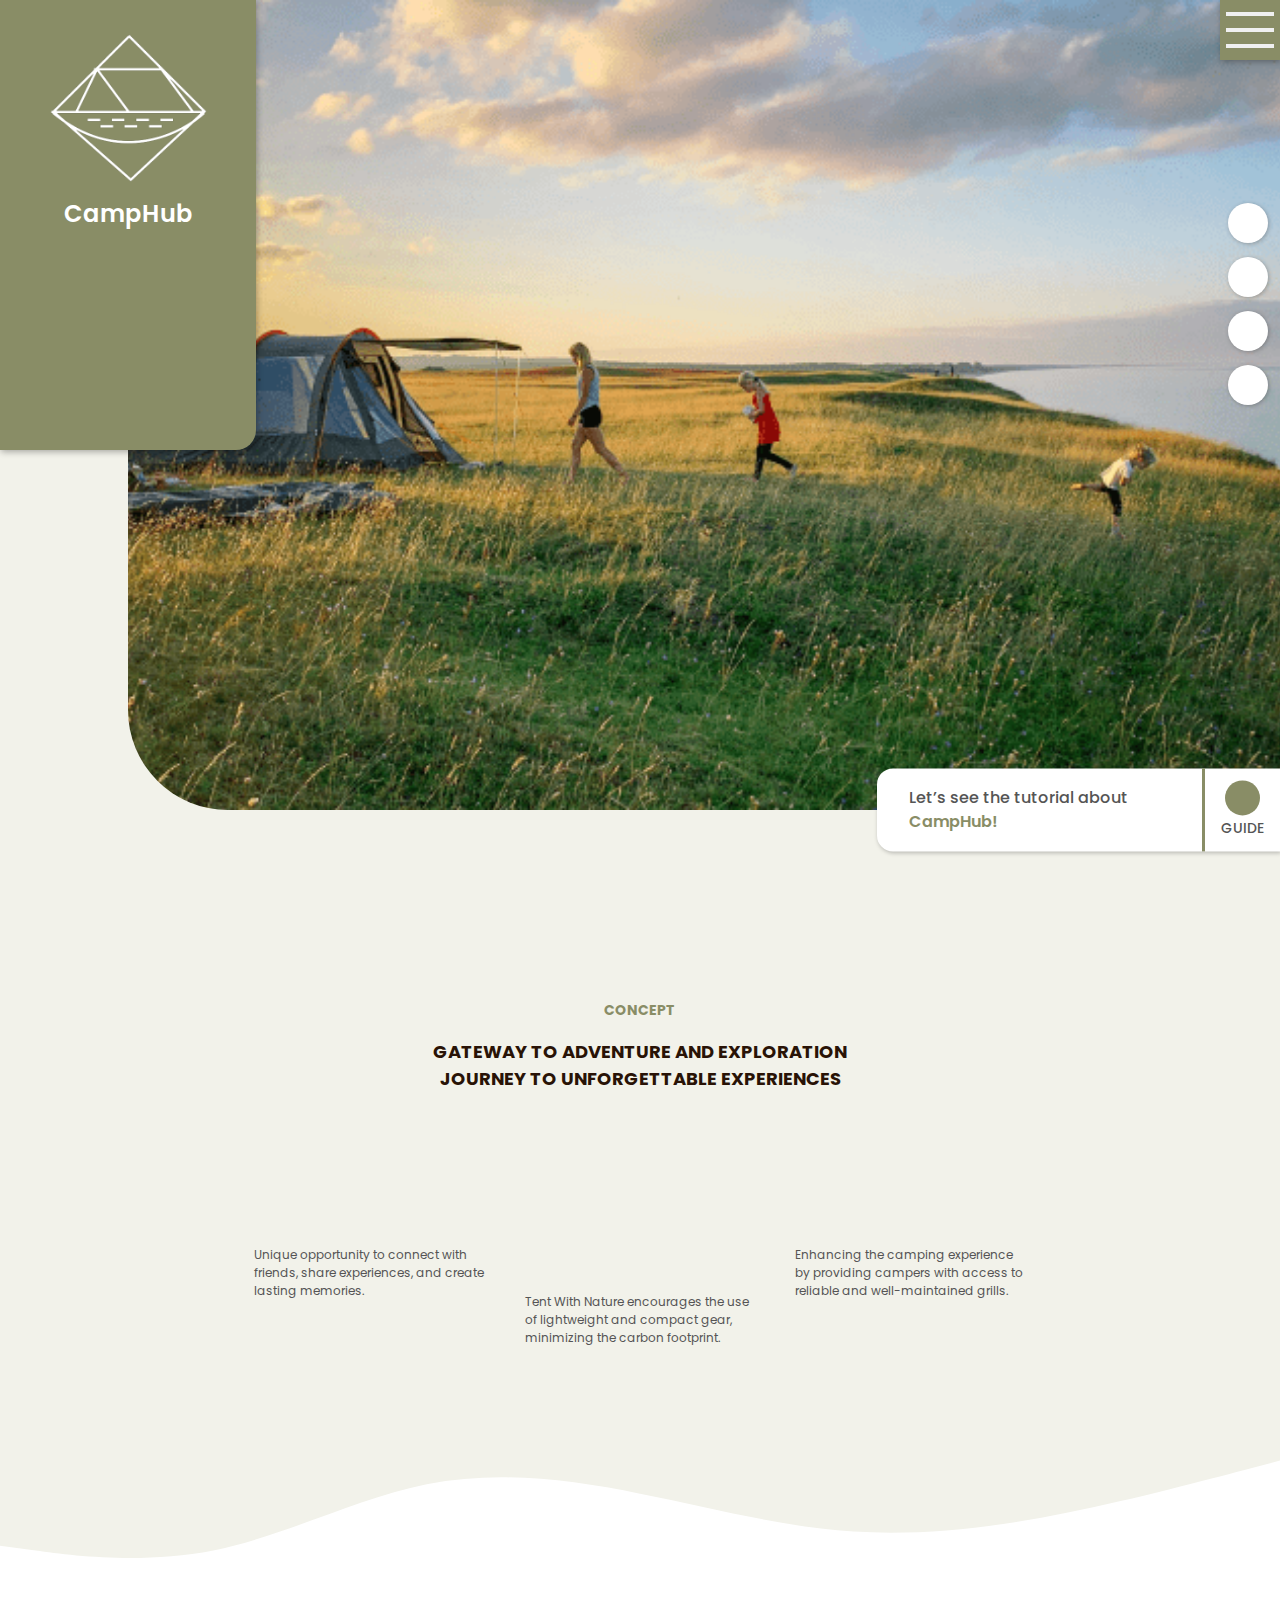
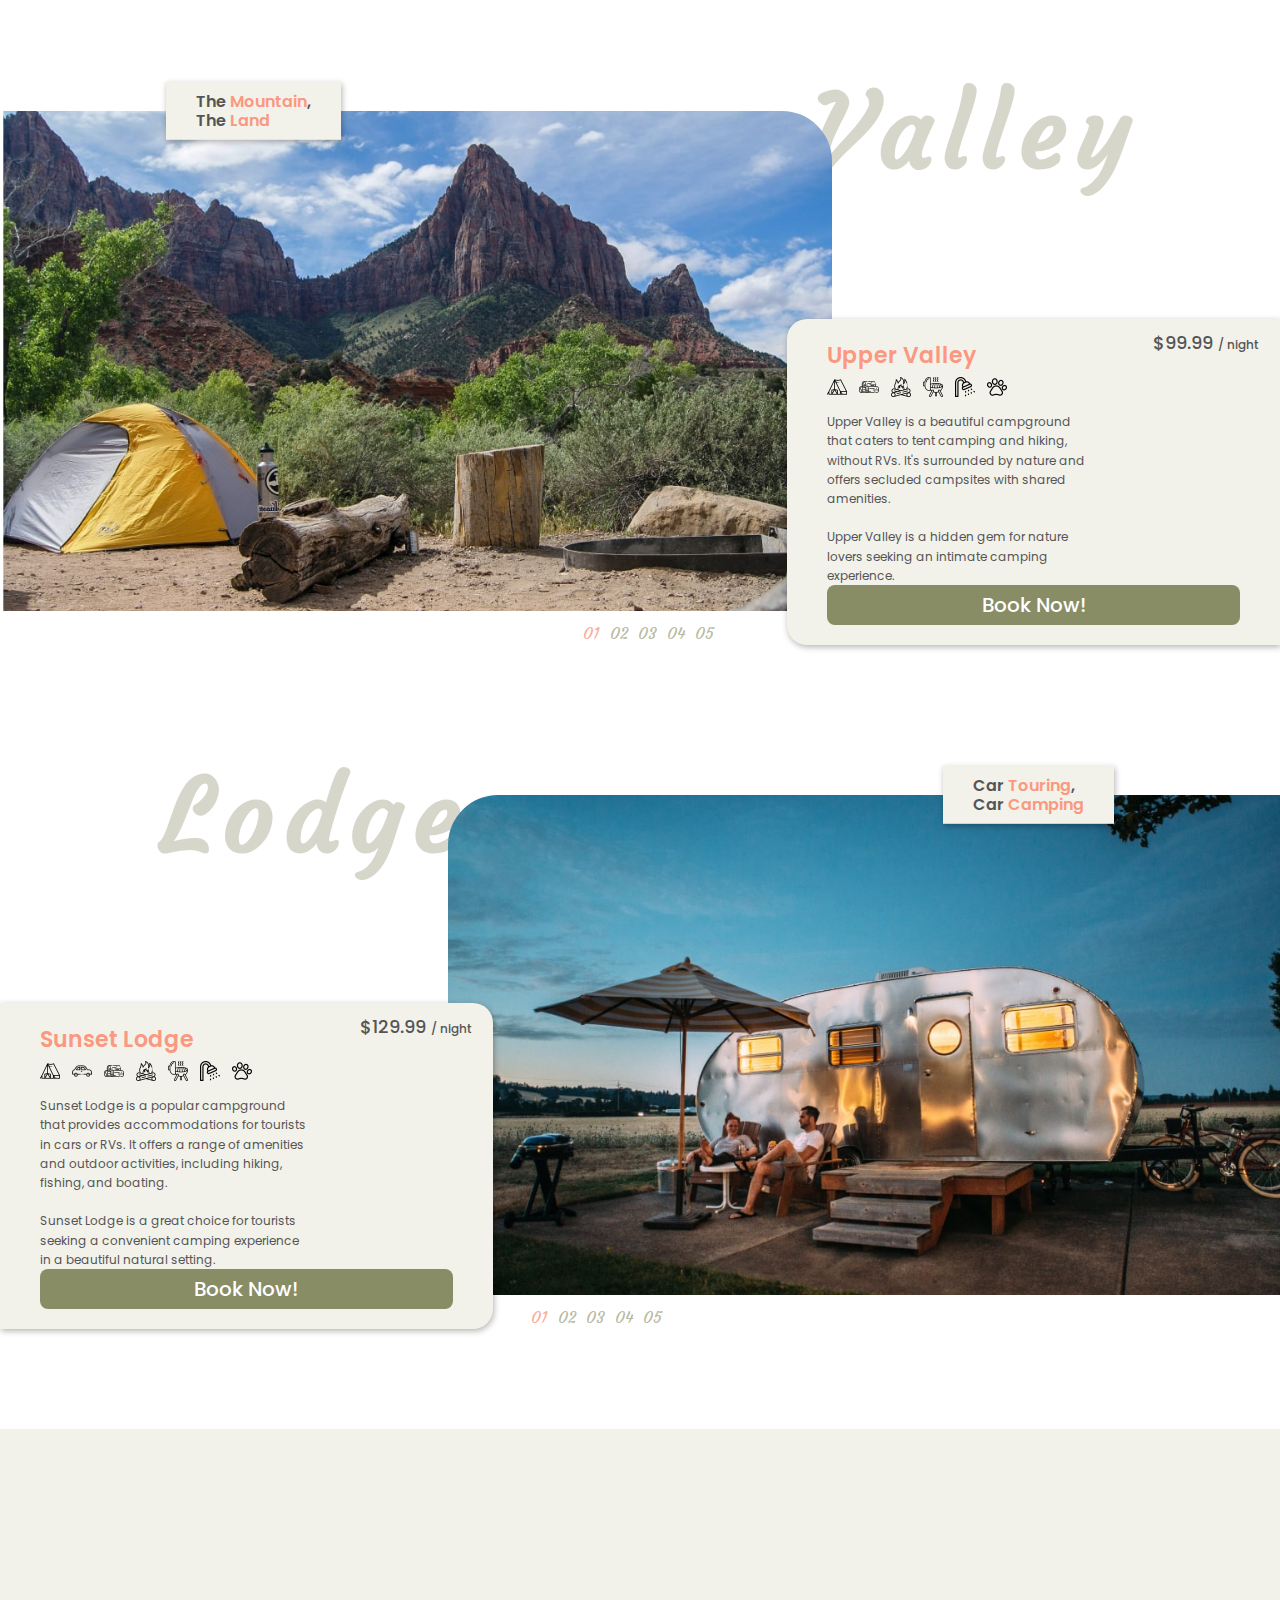
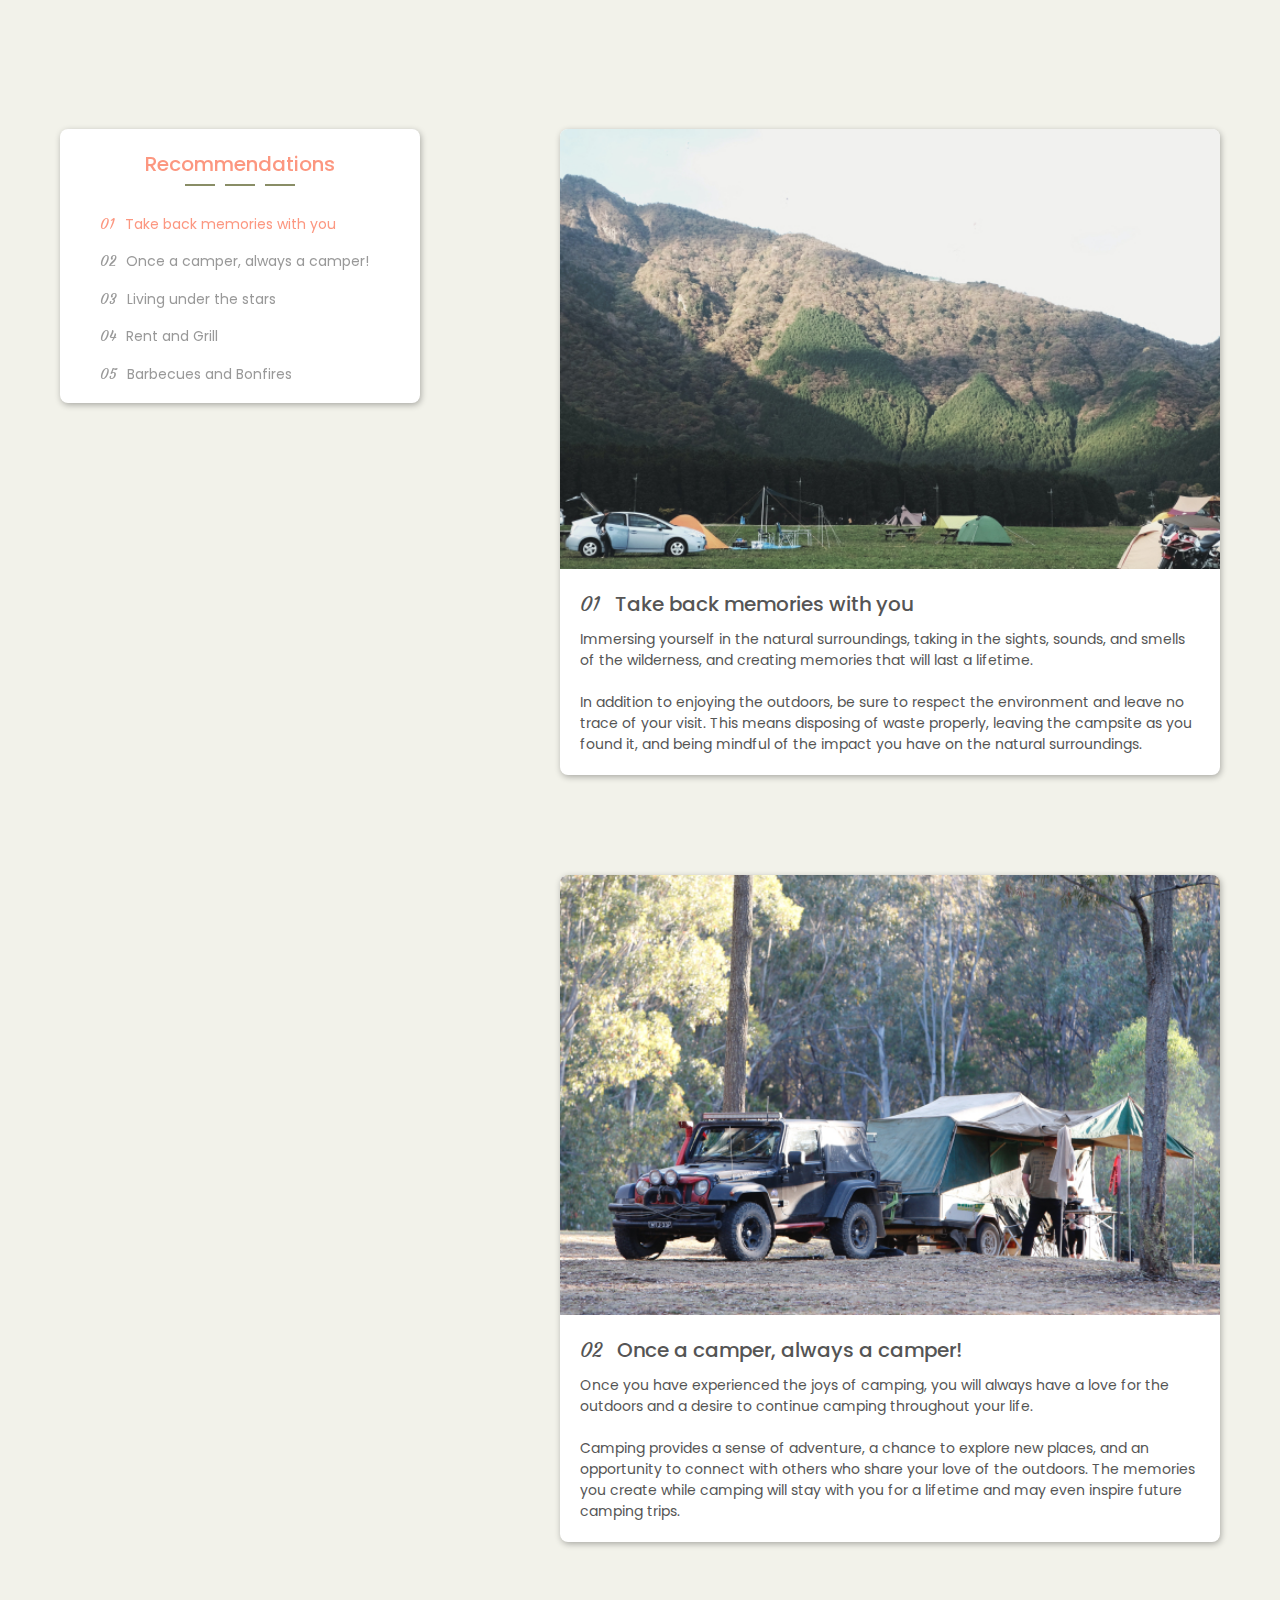
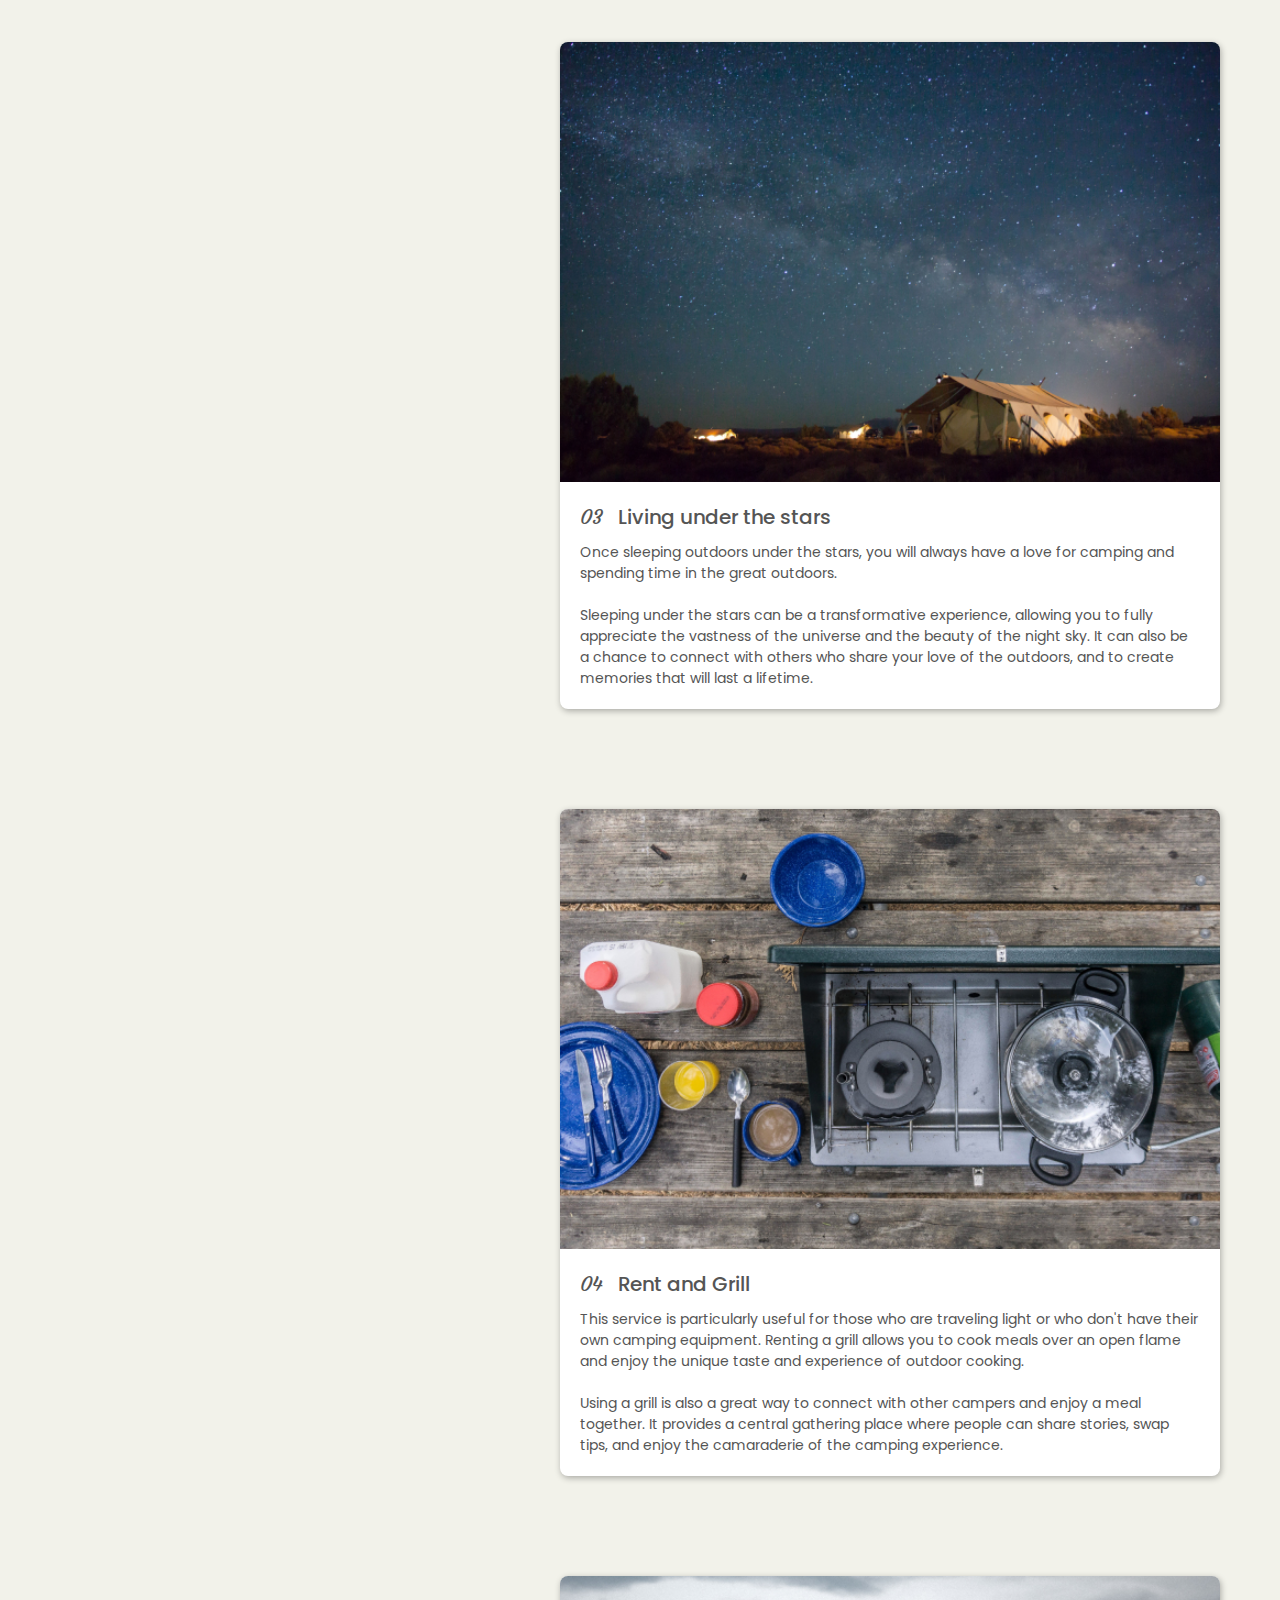
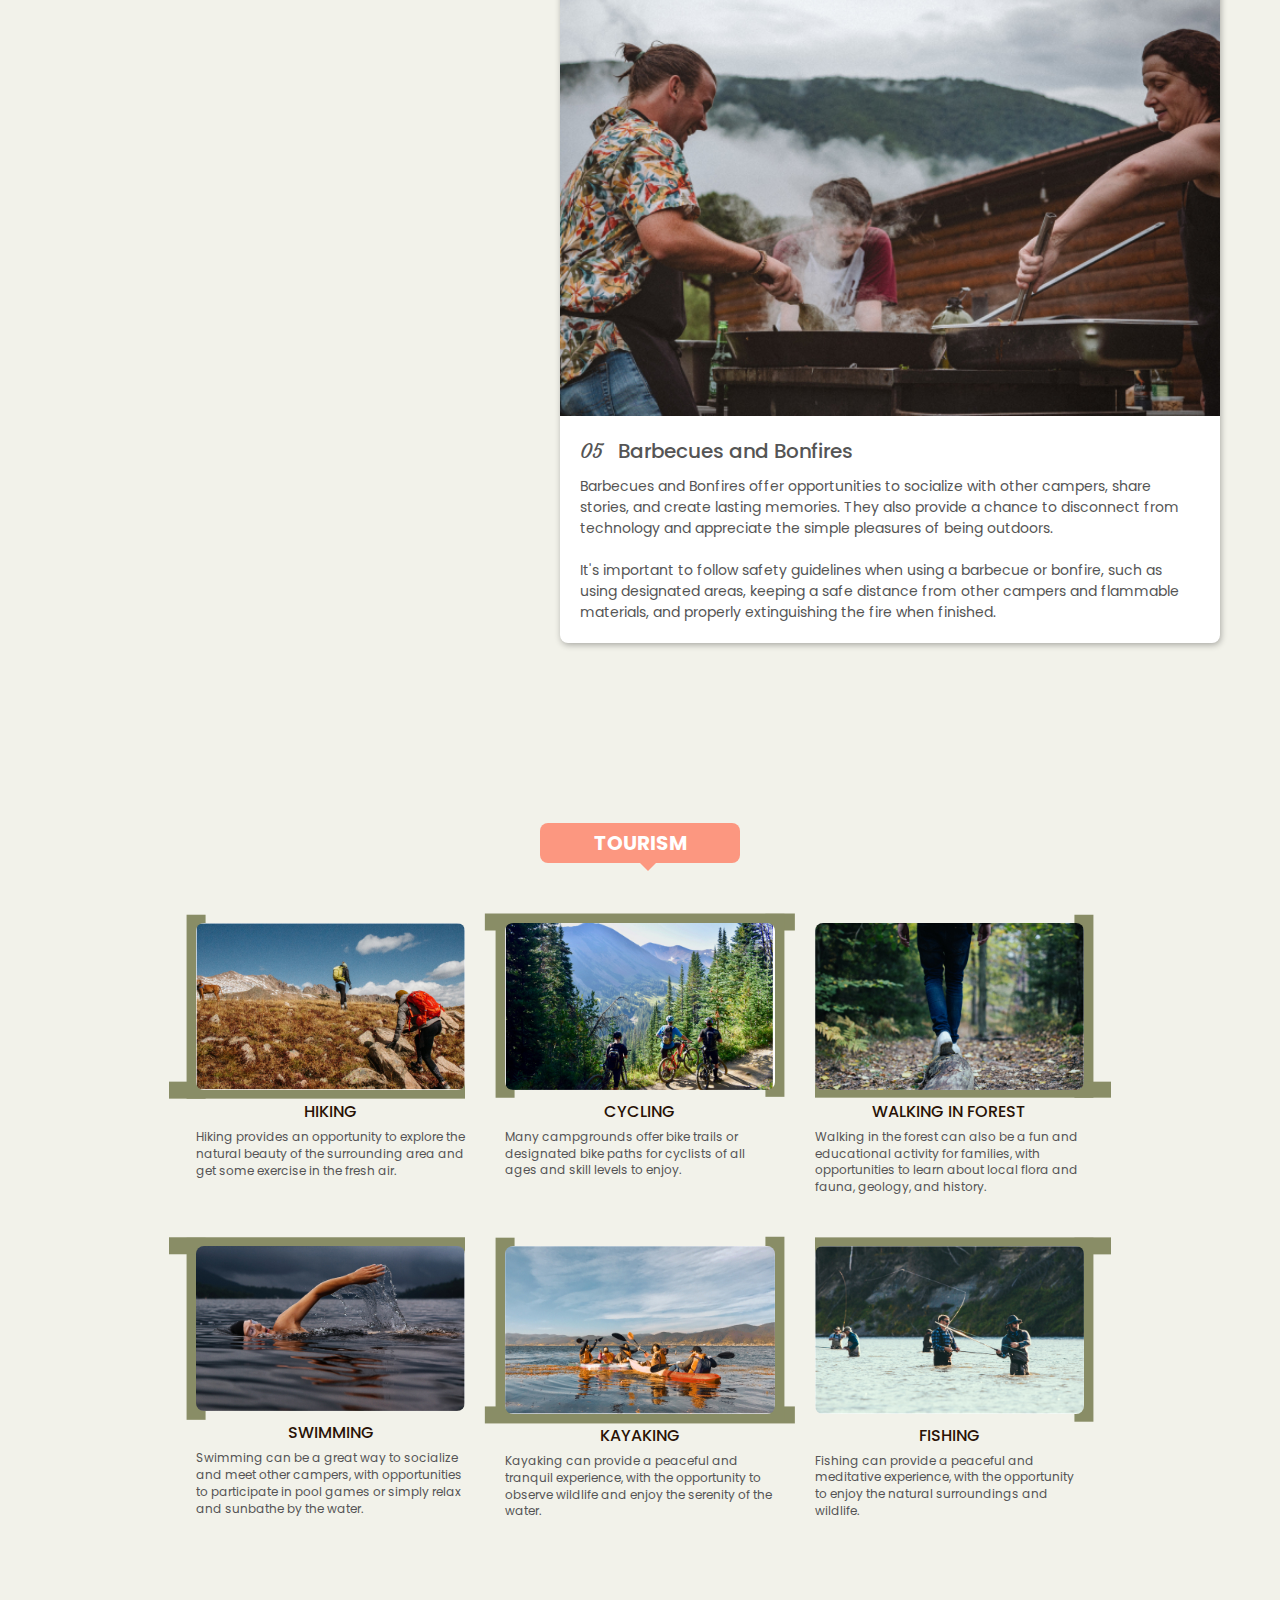
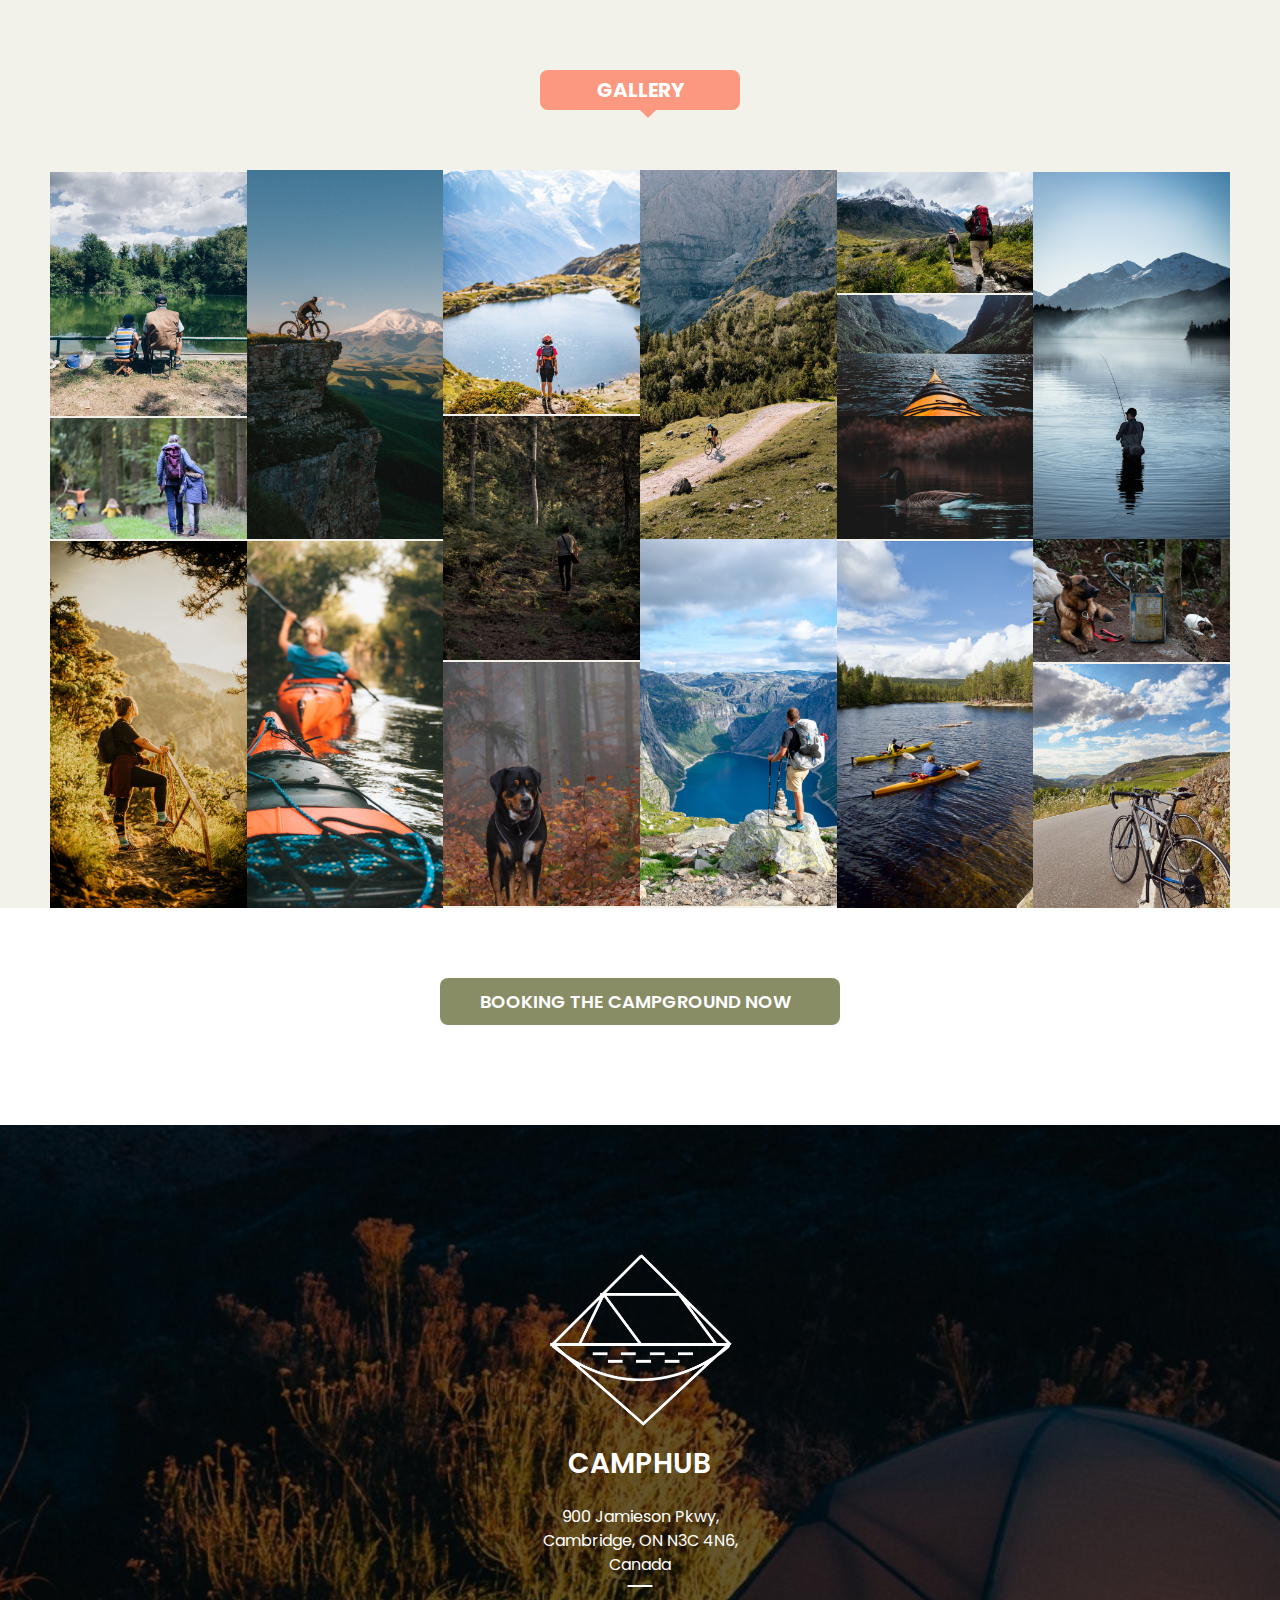
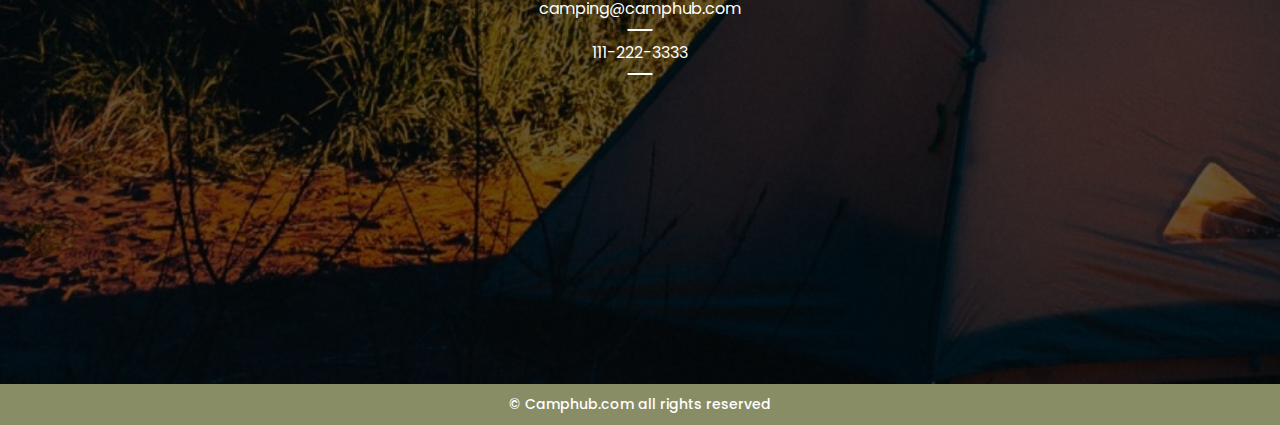
==== commit 3cb2f979: "update" ====
--- a/index.html
+++ b/index.html
@@ -518,18 +518,26 @@
                 </div>
               </div>
               <div class="room_carousel_bar">
-                <div class="room_carousel_bar_numbers">
+                <div class="room_carousel_bar_numbers myCarousel_numbers">
                   <div
-                    class="room_carousel_bar_number room_carousel_bar_number--active"
+                    class="room_carousel_bar_number myCarousel_number myCarousel_number--active"
                   >
                     01
                   </div>
-                  <div class="room_carousel_bar_number">02</div>
-                  <div class="room_carousel_bar_number">03</div>
-                  <div class="room_carousel_bar_number">04</div>
-                  <div class="room_carousel_bar_number">05</div>
-                </div>
-                <div class="room_carousel_bar_arrows">
+                  <div class="room_carousel_bar_number myCarousel_number">
+                    02
+                  </div>
+                  <div class="room_carousel_bar_number myCarousel_number">
+                    03
+                  </div>
+                  <div class="room_carousel_bar_number myCarousel_number">
+                    04
+                  </div>
+                  <div class="room_carousel_bar_number myCarousel_number">
+                    05
+                  </div>
+                </div>
+                <div class="room_carousel_bar_arrows myCarousel_arrows">
                   <div class="room_carousel_bar_arrow myCarousel_arrow">
                     <i class="fa-solid fa-arrow-left"></i>
                   </div>
@@ -584,6 +592,166 @@
           </div>
 
           <div class="room">
+            <div class="room_carousel">
+              <div
+                class="room_carousel_pics room_carousel_pics--right myCarousel"
+              >
+                <div class="room_carousel_pics_wrapper myCarousel_slider">
+                  <div class="room_carousel_pic myCarousel_slide">
+                    <picture>
+                      <source
+                        media="min-width:1000px"
+                        type="image/webp"
+                        srcset="
+                          ./src/img/campgrounds/rooms/room-2/room-2-1-min.jpg
+                        "
+                      />
+                      <source
+                        media="min-width:300px"
+                        type="image/webp"
+                        srcset="
+                          ./src/img/campgrounds/rooms/room-2/room-2-1-min.webp
+                        "
+                      />
+                      <img
+                        src="./src/img/campgrounds/rooms/room-2/room-2-1-min.jpg"
+                        alt=""
+                      />
+                    </picture>
+                  </div>
+
+                  <div class="room_carousel_pic myCarousel_slide">
+                    <picture>
+                      <source
+                        media="min-width:1000px"
+                        type="image/webp"
+                        srcset="
+                          ./src/img/campgrounds/rooms/room-2/room-2-2-min.jpg
+                        "
+                      />
+                      <source
+                        media="min-width:300px"
+                        type="image/webp"
+                        srcset="
+                          ./src/img/campgrounds/rooms/room-2/room-2-2-min.webp
+                        "
+                      />
+                      <img
+                        src="./src/img/campgrounds/rooms/room-2/room-2-2-min.jpg"
+                        alt=""
+                      />
+                    </picture>
+                  </div>
+
+                  <div class="room_carousel_pic myCarousel_slide">
+                    <picture>
+                      <source
+                        media="min-width:1000px"
+                        type="image/webp"
+                        srcset="
+                          ./src/img/campgrounds/rooms/room-2/room-2-3-min.jpg
+                        "
+                      />
+                      <source
+                        media="min-width:300px"
+                        type="image/webp"
+                        srcset="
+                          ./src/img/campgrounds/rooms/room-2/room-2-3-min.webp
+                        "
+                      />
+                      <img
+                        src="./src/img/campgrounds/rooms/room-2/room-2-3-min.jpg"
+                        alt=""
+                      />
+                    </picture>
+                  </div>
+
+                  <div class="room_carousel_pic myCarousel_slide">
+                    <picture>
+                      <source
+                        media="min-width:1000px"
+                        type="image/webp"
+                        srcset="
+                          ./src/img/campgrounds/rooms/room-2/room-2-4-min.jpg
+                        "
+                      />
+                      <source
+                        media="min-width:300px"
+                        type="image/webp"
+                        srcset="
+                          ./src/img/campgrounds/rooms/room-2/room-2-4-min.webp
+                        "
+                      />
+                      <img
+                        src="./src/img/campgrounds/rooms/room-2/room-2-4-min.jpg"
+                        alt=""
+                      />
+                    </picture>
+                  </div>
+
+                  <div class="room_carousel_pic myCarousel_slide">
+                    <picture>
+                      <source
+                        media="min-width:1000px"
+                        type="image/webp"
+                        srcset="
+                          ./src/img/campgrounds/rooms/room-2/room-2-5-min.jpg
+                        "
+                      />
+                      <source
+                        media="min-width:300px"
+                        type="image/webp"
+                        srcset="
+                          ./src/img/campgrounds/rooms/room-2/room-2-5-min.webp
+                        "
+                      />
+                      <img
+                        src="./src/img/campgrounds/rooms/room-2/room-2-5-min.jpg"
+                        alt=""
+                      />
+                    </picture>
+                  </div>
+                </div>
+              </div>
+              <div class="room_carousel_slogan room_carousel_slogan--right">
+                <div
+                  class="room_carousel_slogan_text room_carousel_slogan_text--right"
+                >
+                  Car <span>Touring</span>, <br />
+                  Car <span>Camping</span>
+                </div>
+              </div>
+              <div class="room_carousel_bar room_carousel_bar--right">
+                <div class="room_carousel_bar_numbers myCarousel_numbers">
+                  <div
+                    class="room_carousel_bar_number myCarousel_number myCarousel_number--active"
+                  >
+                    01
+                  </div>
+                  <div class="room_carousel_bar_number myCarousel_number">
+                    02
+                  </div>
+                  <div class="room_carousel_bar_number myCarousel_number">
+                    03
+                  </div>
+                  <div class="room_carousel_bar_number myCarousel_number">
+                    04
+                  </div>
+                  <div class="room_carousel_bar_number myCarousel_number">
+                    05
+                  </div>
+                </div>
+                <div class="room_carousel_bar_arrows myCarousel_arrows">
+                  <div class="room_carousel_bar_arrow myCarousel_arrow">
+                    <i class="fa-solid fa-arrow-left"></i>
+                  </div>
+
+                  <div class="room_carousel_bar_arrow myCarousel_arrow">
+                    <i class="fa-solid fa-arrow-right"></i>
+                  </div>
+                </div>
+              </div>
+            </div>
             <div class="room_content">
               <div class="room_background-text room_background-text--right">
                 Lodge
@@ -630,164 +798,12 @@
                 >
               </div>
             </div>
-            <div class="room_carousel">
-              <div
-                class="room_carousel_pics room_carousel_pics--right myCarousel"
-              >
-                <div class="room_carousel_pics_wrapper myCarousel_slider">
-                  <div class="room_carousel_pic myCarousel_slide">
-                    <picture>
-                      <source
-                        media="min-width:1000px"
-                        type="image/webp"
-                        srcset="
-                          ./src/img/campgrounds/rooms/room-2/room-2-1-min.jpg
-                        "
-                      />
-                      <source
-                        media="min-width:300px"
-                        type="image/webp"
-                        srcset="
-                          ./src/img/campgrounds/rooms/room-2/room-2-1-min.webp
-                        "
-                      />
-                      <img
-                        src="./src/img/campgrounds/rooms/room-2/room-2-1-min.jpg"
-                        alt=""
-                      />
-                    </picture>
-                  </div>
-
-                  <div class="room_carousel_pic myCarousel_slide">
-                    <picture>
-                      <source
-                        media="min-width:1000px"
-                        type="image/webp"
-                        srcset="
-                          ./src/img/campgrounds/rooms/room-2/room-2-2-min.jpg
-                        "
-                      />
-                      <source
-                        media="min-width:300px"
-                        type="image/webp"
-                        srcset="
-                          ./src/img/campgrounds/rooms/room-2/room-2-2-min.webp
-                        "
-                      />
-                      <img
-                        src="./src/img/campgrounds/rooms/room-2/room-2-2-min.jpg"
-                        alt=""
-                      />
-                    </picture>
-                  </div>
-
-                  <div class="room_carousel_pic myCarousel_slide">
-                    <picture>
-                      <source
-                        media="min-width:1000px"
-                        type="image/webp"
-                        srcset="
-                          ./src/img/campgrounds/rooms/room-2/room-2-3-min.jpg
-                        "
-                      />
-                      <source
-                        media="min-width:300px"
-                        type="image/webp"
-                        srcset="
-                          ./src/img/campgrounds/rooms/room-2/room-2-3-min.webp
-                        "
-                      />
-                      <img
-                        src="./src/img/campgrounds/rooms/room-2/room-2-3-min.jpg"
-                        alt=""
-                      />
-                    </picture>
-                  </div>
-
-                  <div class="room_carousel_pic myCarousel_slide">
-                    <picture>
-                      <source
-                        media="min-width:1000px"
-                        type="image/webp"
-                        srcset="
-                          ./src/img/campgrounds/rooms/room-2/room-2-4-min.jpg
-                        "
-                      />
-                      <source
-                        media="min-width:300px"
-                        type="image/webp"
-                        srcset="
-                          ./src/img/campgrounds/rooms/room-2/room-2-4-min.webp
-                        "
-                      />
-                      <img
-                        src="./src/img/campgrounds/rooms/room-2/room-2-4-min.jpg"
-                        alt=""
-                      />
-                    </picture>
-                  </div>
-
-                  <div class="room_carousel_pic myCarousel_slide">
-                    <picture>
-                      <source
-                        media="min-width:1000px"
-                        type="image/webp"
-                        srcset="
-                          ./src/img/campgrounds/rooms/room-2/room-2-5-min.jpg
-                        "
-                      />
-                      <source
-                        media="min-width:300px"
-                        type="image/webp"
-                        srcset="
-                          ./src/img/campgrounds/rooms/room-2/room-2-5-min.webp
-                        "
-                      />
-                      <img
-                        src="./src/img/campgrounds/rooms/room-2/room-2-5-min.jpg"
-                        alt=""
-                      />
-                    </picture>
-                  </div>
-                </div>
-              </div>
-              <div class="room_carousel_slogan room_carousel_slogan--right">
-                <div
-                  class="room_carousel_slogan_text room_carousel_slogan_text--right"
-                >
-                  Car <span>Touring</span>, <br />
-                  Car <span>Camping</span>
-                </div>
-              </div>
-              <div class="room_carousel_bar room_carousel_bar--right">
-                <div class="room_carousel_bar_numbers">
-                  <div
-                    class="room_carousel_bar_number room_carousel_bar_number--active"
-                  >
-                    01
-                  </div>
-                  <div class="room_carousel_bar_number">02</div>
-                  <div class="room_carousel_bar_number">03</div>
-                  <div class="room_carousel_bar_number">04</div>
-                  <div class="room_carousel_bar_number">05</div>
-                </div>
-                <div class="room_carousel_bar_arrows">
-                  <div class="room_carousel_bar_arrow">
-                    <i class="fa-solid fa-arrow-left"></i>
-                  </div>
-
-                  <div class="room_carousel_bar_arrow">
-                    <i class="fa-solid fa-arrow-right"></i>
-                  </div>
-                </div>
-              </div>
-            </div>
           </div>
         </div>
       </section>
 
       <section class="section-recommend">
-        <div class="recommend_background-borders">
+        <!-- <div class="recommend_background-borders">
           <div
             class="recommend_background-border recommend_background-border--left"
           >
@@ -804,22 +820,22 @@
               alt=""
             />
           </div>
-        </div>
+        </div> -->
 
         <div class="recommend_background-map"></div>
 
-        <div class="recommend_background-car">
+        <!-- <div class="recommend_background-car">
           <img
             src="./src/img/home/recommend/car-smoke.png"
             class="recommend_background-car_smoke"
             alt=""
           />
           <img src="./src/img/home/recommend/car.png" alt="" />
-        </div>
+        </div> -->
 
         <div class="container">
           <div class="recommend row">
-            <div class="col-xl-4">
+            <div class="col-12 col-xl-4">
               <div class="recommend_intro">
                 <div class="recommend_intro_card">
                   <div class="recommend_intro_header">
@@ -862,9 +878,9 @@
               </div>
             </div>
 
-            <div class="col-xl-1"></div>
-
-            <div class="col-xl-7">
+            <div class="col-12 col-xl-1"></div>
+
+            <div class="col-12 col-xl-7">
               <div class="recommend_cards">
                 <div class="recommend_card">
                   <div class="recommend_card_header">
--- a/src/css/home.css
+++ b/src/css/home.css
@@ -21,14 +21,19 @@
 
   width: 20%;
   background-color: var(--color-green-1);
-  border-bottom-right-radius: 20px;
+  border-bottom-right-radius: 8px;
   box-shadow: var(--box-shadow-1);
+
+  height: 50%;
+  padding-top: 10px;
 }
 
 .landing_logo_title {
   text-align: center;
   color: #fff;
   font-weight: 600;
+
+  font-size: 12px;
 }
 
 .landing_video {
@@ -53,6 +58,11 @@
   display: flex;
   align-items: center;
   justify-content: center;
+
+  width: 20px;
+  height: 20px;
+  font-size: 10px;
+  margin-bottom: calc(25%);
 }
 
 .landing_socials_icon:nth-child(1) {
@@ -71,18 +81,21 @@
   right: 0;
   z-index: 1;
   transform: translateY(-50%);
-
-  border-top-left-radius: 16px;
-  border-bottom-left-radius: 16px;
   background-color: #fff;
   box-shadow: var(--box-shadow-2);
-
   display: flex;
   align-items: center;
+
+  width: 60%;
+  border-top-left-radius: 8px;
+  border-bottom-left-radius: 8px;
 }
 
 .landing_card_text {
   flex-grow: 1;
+  font-size: 8px;
+  padding-left: 8%;
+  padding-right: 4%;
 }
 
 .landing_card_text a {
@@ -95,21 +108,26 @@
   flex-direction: column;
   align-items: center;
   border-left: 3px solid var(--color-green-1);
+  padding: 3% 4%;
 }
 
 .landing_card_link_icon {
   border-radius: 50%;
   background-color: var(--color-green-1);
-
   display: flex;
   align-items: center;
   justify-content: center;
-
   color: #fff;
+
+  width: 15px;
+  height: 15px;
+  font-size: 8px;
+  margin-bottom: 3px;
 }
 
 .landing_card_link_text {
   font-weight: 500;
+  font-size: 6px;
 }
 
 @media screen and (min-width: 1200px) {
@@ -119,7 +137,7 @@
   }
 
   .landing_logo {
-    height: 40vh;
+    border-bottom-right-radius: 20px;
   }
 
   .landing_logo_title {
@@ -160,21 +178,17 @@
 
   .landing_card {
     width: 35%;
+    border-top-left-radius: 16px;
+    border-bottom-left-radius: 16px;
   }
 
   .landing_card_text {
     font-size: 16px;
     font-weight: 500;
-    padding-left: 8%;
-    padding-right: 4%;
   }
 
   .landing_card_text a:hover {
     color: var(--color-orange-1);
-  }
-
-  .landing_card_link {
-    padding: 3% 5%;
   }
 
   .landing_card_link_icon {
@@ -226,44 +240,74 @@
 
 /* Concept */
 
+.section-concept {
+  padding: 80px 0 0;
+  background-color: var(--color-yellow-1);
+}
+
 .concept_header {
   text-align: center;
   margin: 0 auto;
 }
 
+.concept_background-tree {
+  display: none;
+}
+
 .concept_title {
   color: var(--color-black-1);
   text-transform: uppercase;
+
+  font-size: 8px;
 }
 
 .concept_title span {
+  display: block;
   color: var(--color-green-1);
+  font-size: 6px;
+  margin-bottom: 1.5%;
+}
+
+.concept_content {
+  width: 60%;
+  margin: 0 auto;
 }
 
 .concept_content_cards {
+  margin-top: 60px;
 }
 
 .concept_content_card {
   display: flex;
   flex-direction: column;
   align-items: center;
+  margin-bottom: 60px;
+}
+
+.col:last-child .concept_content_card {
+  margin-bottom: 0;
 }
 
 .concept_content_card_header {
   position: relative;
+  margin-bottom: 5px;
 }
 
 .concept_content_card_title {
   width: 100%;
   border-radius: 12px;
   background-color: var(--color-orange-1);
-
-  position: absolute;
-
   text-align: center;
   color: #fff;
-
   font-weight: 500;
+  position: absolute;
+  top: -25%;
+  left: 50%;
+  transform: translateX(-50%);
+
+  width: 80%;
+  padding: 5px;
+  font-size: 8px;
 }
 
 .concept_content_card_triangle {
@@ -274,20 +318,20 @@
 
   width: 0;
   height: 0;
-  border-left: 7px solid transparent;
-  border-right: 7px solid transparent;
-  border-top: 7px solid var(--color-orange-1);
+  border-left: 5px solid transparent;
+  border-right: 5px solid transparent;
+  border-top: 5px solid var(--color-orange-1);
 }
 
 .concept_content_card_text {
-  font-size: 12px;
+  font-size: 6px;
+  text-align: center;
 }
 
 @media screen and (min-width: 1200px) {
   .section-concept {
     padding: 100px 0 0;
     position: relative;
-    background-color: var(--color-yellow-1);
   }
 
   .concept_background-tree {
@@ -315,9 +359,7 @@
   }
 
   .concept_title span {
-    display: block;
     font-size: 14px;
-    margin-bottom: 1.5%;
   }
 
   .concept_content {
@@ -329,13 +371,19 @@
     margin-top: 120px;
   }
 
+  .concept_content_card {
+    margin-bottom: 0;
+  }
+
   .concept_content_card_title {
+    width: 100%;
     padding: 10px 20px;
-    top: -28%;
     font-size: 12px;
     letter-spacing: 0.6px;
-
     opacity: 0;
+
+    left: initial;
+    transform: translateX(0);
   }
 
   .concept_content_card_title.concept_content_card_title--animation {
@@ -360,6 +408,11 @@
   .col:nth-child(2) .concept_content_card {
     margin-top: 20%;
   }
+
+  .concept_content_card_text {
+    font-size: 12px;
+    text-align: left;
+  }
 }
 
 @media screen and (min-width: 1600px) {
@@ -400,94 +453,155 @@
 
 /* Rooms */
 .section-rooms {
-}
-
-/* .room_carousel_pic {
-  flex: 1 0 100%;
+  padding: 50px 0;
+}
+
+/* .rooms {
   width: 100%;
-  height: 100%;
+  margin: 0 auto;
 } */
+
+.room:nth-child(1) {
+  margin-bottom: 50px;
+}
+
+.room_carousel {
+  position: relative;
+}
+
+.room_carousel_pics {
+  max-height: 250px;
+  border-top-left-radius: 8px;
+  border-top-right-radius: 8px;
+  overflow: hidden;
+}
 
 .room_carousel_slogan {
   position: absolute;
-  left: 20%;
-}
-
-.room_carousel_slogan--right {
-  left: initial;
+  top: 0;
+  left: 10%;
+  transform: translateY(-50%);
 }
 
 .room_carousel_slogan_text {
   box-shadow: var(--box-shadow-1);
   background-color: var(--color-yellow-1);
   font-weight: 600;
+
+  padding: 2.5px 15px;
+  font-size: 8px;
+  line-height: 1.1;
 }
 
 .room_carousel_slogan span {
   color: var(--color-orange-1);
 }
 
+.room_carousel_bar {
+  position: absolute;
+  top: 50%;
+  left: 0;
+  transform: translateY(-50%);
+  width: 100%;
+}
+
 .room_carousel_bar_arrows {
   display: flex;
+  justify-content: space-between;
+  /* color: #fff;
+  font-size: 10px; */
+}
+
+.room_carousel_bar_numbers {
+  display: none;
 }
 
 .room_content {
-  flex-grow: 1;
   position: relative;
-}
-
-.room_card {
+  overflow: hidden;
+}
+
+.room_background-text {
   position: absolute;
-  bottom: 0;
+  bottom: 25%;
   right: 0;
   z-index: 1;
 
-  box-shadow: var(--box-shadow-1);
+  font-family: "Courgette", cursive;
+  font-weight: 600;
+  color: var(--color-green-opacity-2);
+
+  font-size: 48px;
+  letter-spacing: 1px;
+
+  transform: rotate(30deg);
+}
+
+.room_card {
+  /* box-shadow: var(--box-shadow-1); */
   background-color: var(--color-yellow-1);
-
   display: flex;
   flex-direction: column;
+
+  padding: 10px 15px;
+  min-height: 160px;
+  width: 100%;
+
+  position: relative;
+}
+
+.room:last-child .room_card {
+  margin-left: auto;
 }
 
 .room_card_title {
-  font-size: 22px;
   font-weight: 600;
   color: var(--color-orange-1);
-
-  margin-bottom: 5px;
+  margin-bottom: 3px;
+
+  font-size: 12px;
 }
 
 .room_card_price {
   position: absolute;
   top: 10px;
   right: 20px;
-
   font-weight: 500;
+
+  font-size: 10px;
 }
 
 .room_card_price span {
+  font-size: 6px;
 }
 
 .room_card_features {
   display: flex;
+  gap: 5px;
+  margin-bottom: 6px;
 }
 
 .room_card_feature {
+  width: 12px;
+  height: 12px;
 }
 
 .room_card_text {
+  width: 65%;
+  font-size: 6px;
 }
 
 .room_card_button {
   width: 100%;
-
   margin-top: auto;
   border-radius: 8px;
   background-color: var(--color-green-1);
-
   text-align: center;
   font-weight: 500;
   color: #fff;
+
+  font-size: 10px;
+  padding: 1px;
 }
 
 @media screen and (min-width: 1200px) {
@@ -495,23 +609,30 @@
     padding: 80px 0 100px;
   }
 
+  .rooms {
+    width: 100%;
+  }
+
   .room {
     display: flex;
   }
 
+  .room:last-child {
+    flex-direction: row-reverse;
+  }
+
   .room:nth-child(1) {
     margin-bottom: 150px;
   }
 
   .room_carousel {
     width: 65%;
-    position: relative;
   }
 
   .room_carousel_pics {
     max-height: 500px;
+    border-top-left-radius: 0;
     border-top-right-radius: 50px;
-    overflow: hidden;
   }
 
   .room_carousel_pics--right {
@@ -520,11 +641,11 @@
   }
 
   .room_carousel_slogan {
-    top: 0;
-    transform: translateY(-50%);
+    left: 20%;
   }
 
   .room_carousel_slogan--right {
+    left: initial;
     right: 20%;
   }
 
@@ -550,6 +671,9 @@
   }
 
   .room_carousel_bar {
+    position: initial;
+    transform: translateY(0);
+
     width: 90%;
     display: flex;
     align-items: center;
@@ -576,7 +700,7 @@
     font-family: "Courgette", cursive;
   }
 
-  .room_carousel_bar_number--active {
+  .room_carousel_bar_number.myCarousel_number.myCarousel_number--active {
     color: var(--color-orange-opacity-1);
   }
 
@@ -596,31 +720,42 @@
     color: var(--color-orange-opacity-1);
   }
 
+  .room_content {
+    flex-grow: 1;
+    overflow: visible;
+  }
+
   .room_background-text {
-    position: absolute;
     top: -10%;
     left: -5%;
     z-index: -1;
-
-    font-family: "Courgette", cursive;
+    bottom: initial;
+    right: initial;
+    transform: rotate(0);
     font-size: 100px;
     letter-spacing: 10px;
-    font-weight: 600;
-    color: var(--color-green-opacity-2);
-  }
-
-  .room_background-text--right {
+  }
+
+  .room:last-child .room_background-text {
     left: initial;
     right: -5%;
     text-align: right;
   }
 
   .room_card {
+    box-shadow: var(--box-shadow-1);
+
+    position: absolute;
+    bottom: 0;
+    right: 0;
+    z-index: 1;
+
     width: 110%;
     min-height: 300px;
     padding: 20px 40px;
     border-top-left-radius: 20px;
     border-bottom-left-radius: 20px;
+    border-bottom-right-radius: 0;
   }
 
   .room_card--right {
@@ -635,6 +770,7 @@
 
   .room_card_title {
     font-size: 22px;
+    margin-bottom: 5px;
   }
 
   .room_card_price {
@@ -742,10 +878,60 @@
 /* Recommends */
 .section-recommend {
   background-color: var(--color-yellow-1);
-}
-
-.recommend_background-map {
-  height: 300px;
+  padding: 0 0 40px;
+}
+
+.section-recommend {
+  overflow: clip;
+}
+
+.recommend_background-borders {
+  position: sticky;
+  top: 0;
+  z-index: 2;
+}
+
+.recommend_background-border {
+  position: absolute;
+  top: 0;
+
+  width: 50%;
+  transition: all 1s;
+}
+
+.recommend_background-border img {
+  height: 100%;
+}
+
+.recommend_background-border--left {
+  left: 0;
+}
+
+.recommend_background-border--left--draw {
+  transform: translateX(-65%);
+}
+
+.recommend_background-border--right {
+  right: 0;
+}
+
+.recommend_background-border--right--draw {
+  transform: translateX(65%);
+}
+
+.recommend_background-car {
+}
+
+.recommend_intro_title {
+  text-align: center;
+}
+
+.recommend_intro_body {
+  display: none;
+}
+
+.recommend_intro_bottom {
+  display: none;
 }
 
 .recommend_card {
@@ -785,39 +971,8 @@
     padding: 0 0 80px;
   }
 
-  .section-recommend {
-    overflow: clip;
-  }
-
-  .recommend_background-borders {
-    position: sticky;
-    top: 0;
-    z-index: 2;
-  }
-
-  .recommend_background-border {
-    position: absolute;
-    top: 0;
-
-    width: 50%;
-    /* height: 100vh; */
-    transition: all 1s;
-  }
-
-  .recommend_background-border img {
-    height: 100%;
-  }
-
-  .recommend_background-border--left {
-    left: 0;
-  }
-
   .recommend_background-border--left--draw {
     transform: translateX(-74%);
-  }
-
-  .recommend_background-border--right {
-    right: 0;
   }
 
   .recommend_background-border--right--draw {
@@ -845,6 +1000,10 @@
     height: 20px;
     align-self: flex-end;
     padding-right: 2px;
+  }
+
+  .recommend_background-map {
+    height: 300px;
   }
 
   .recommend {
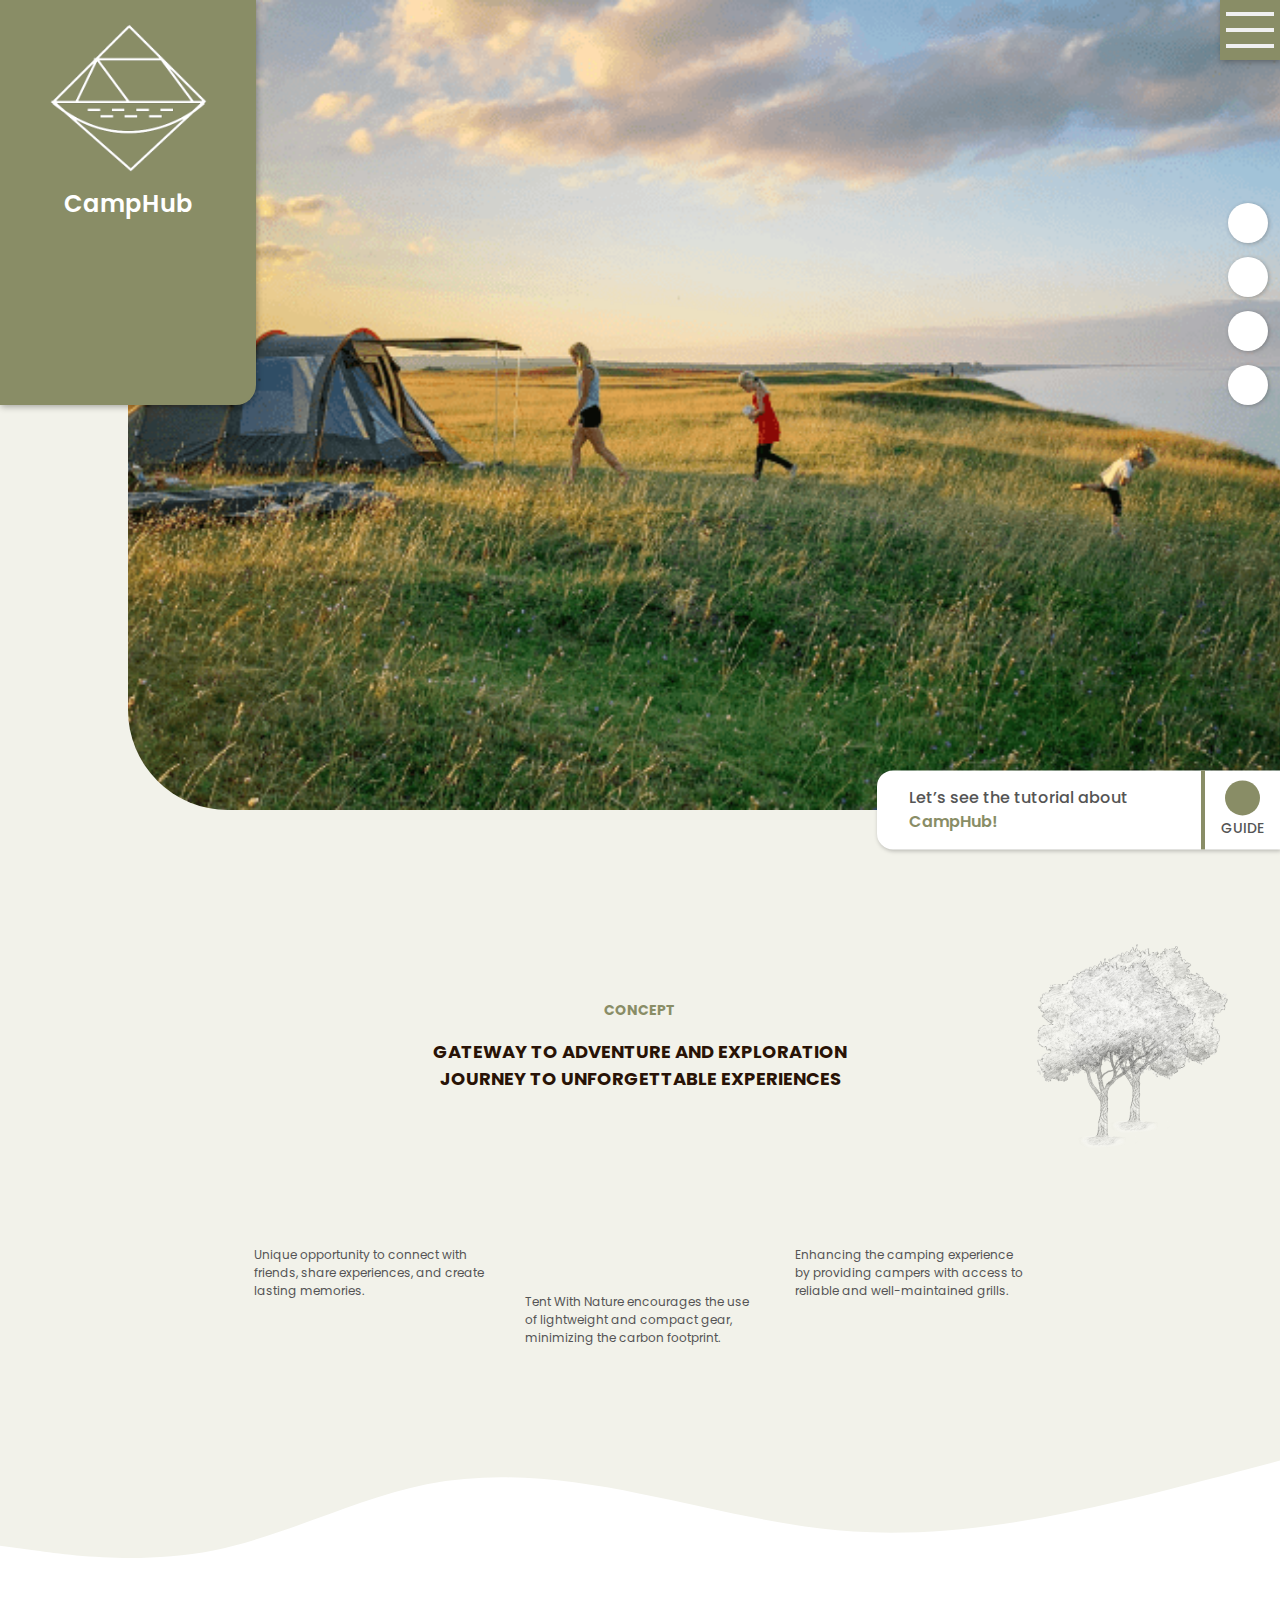
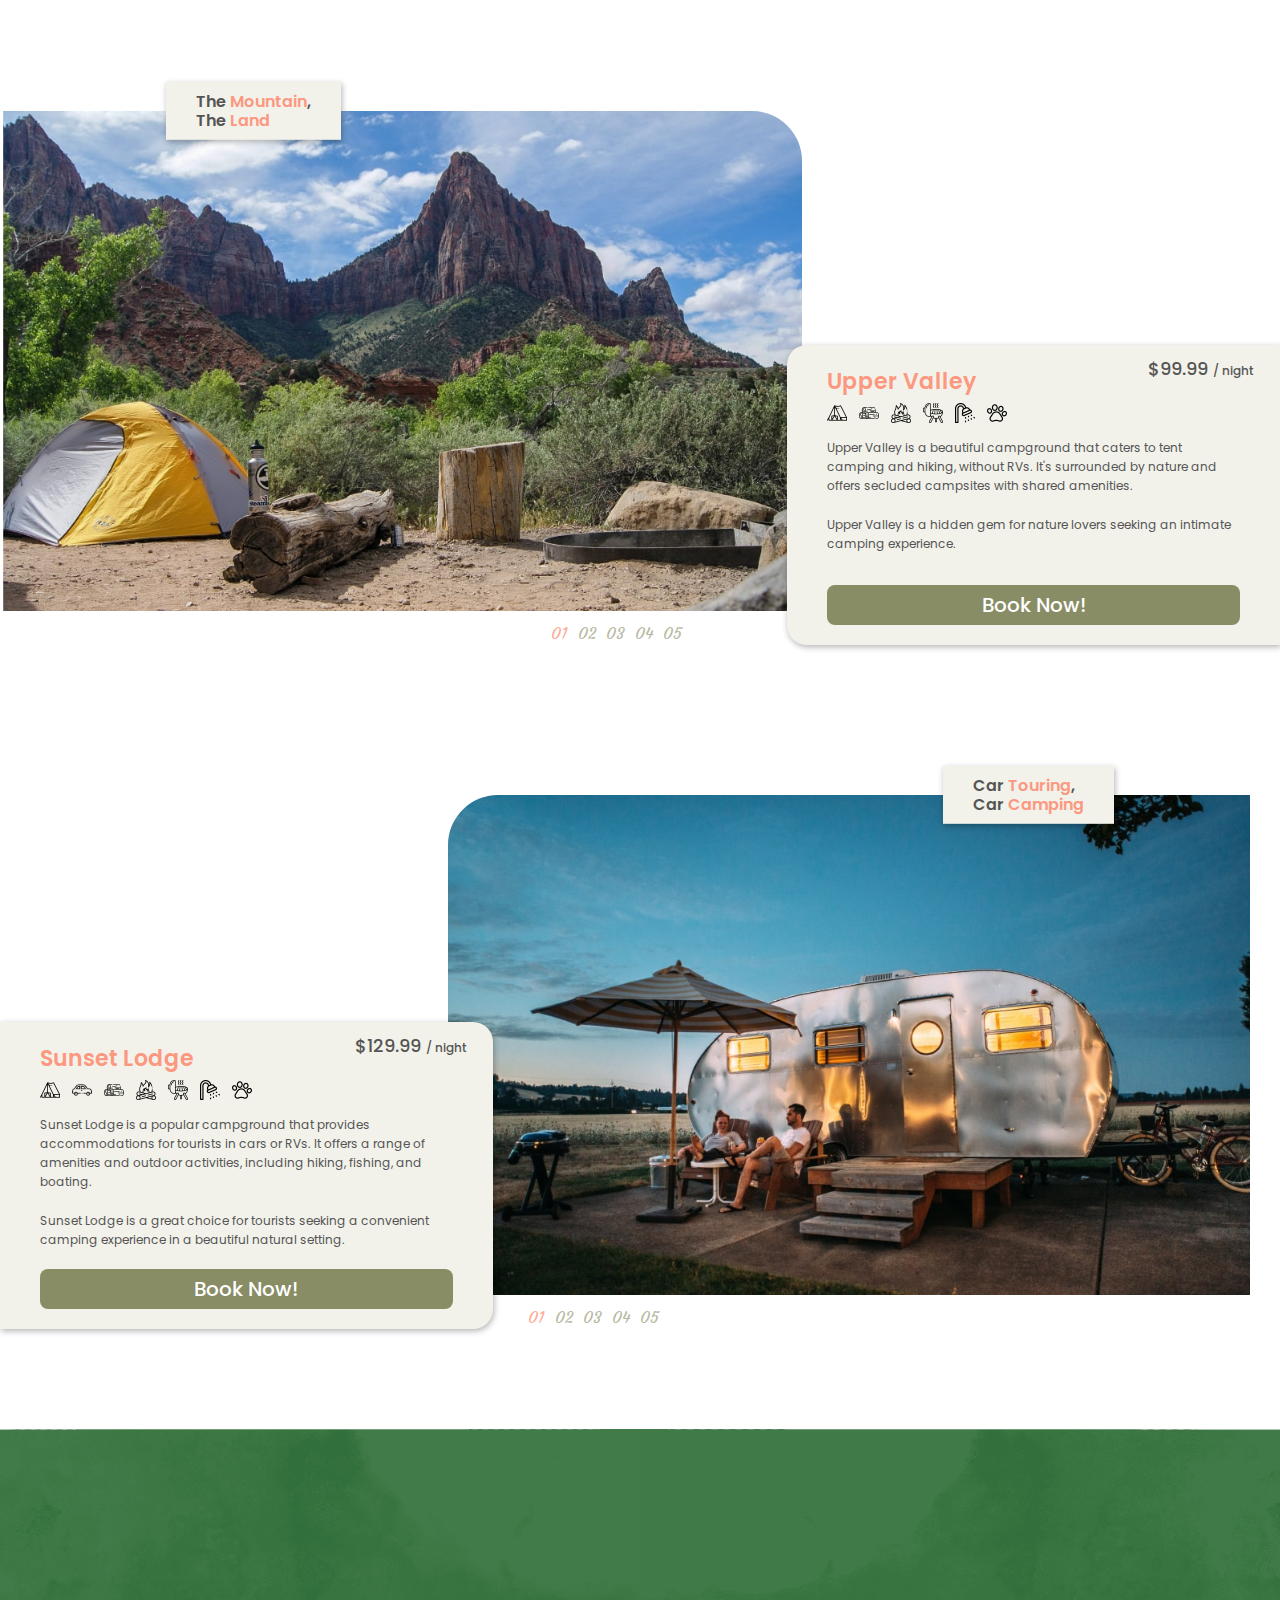
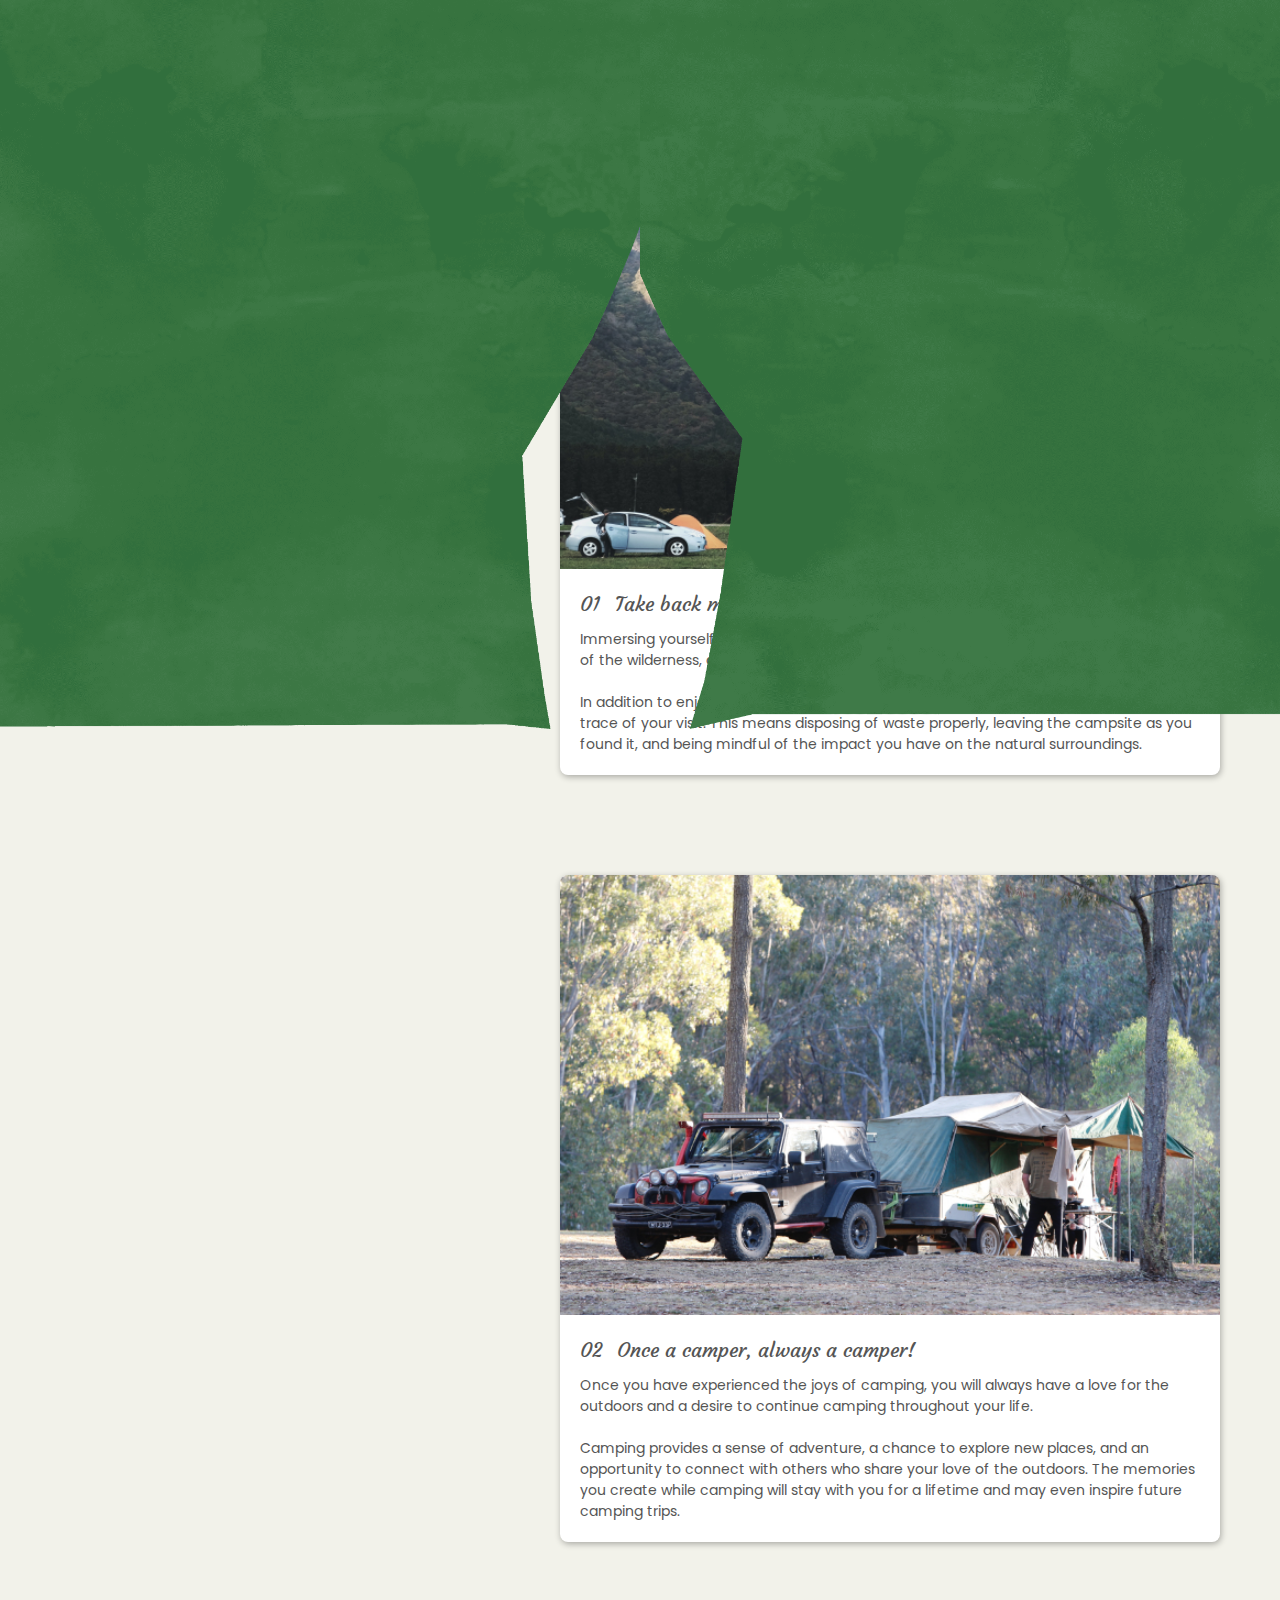
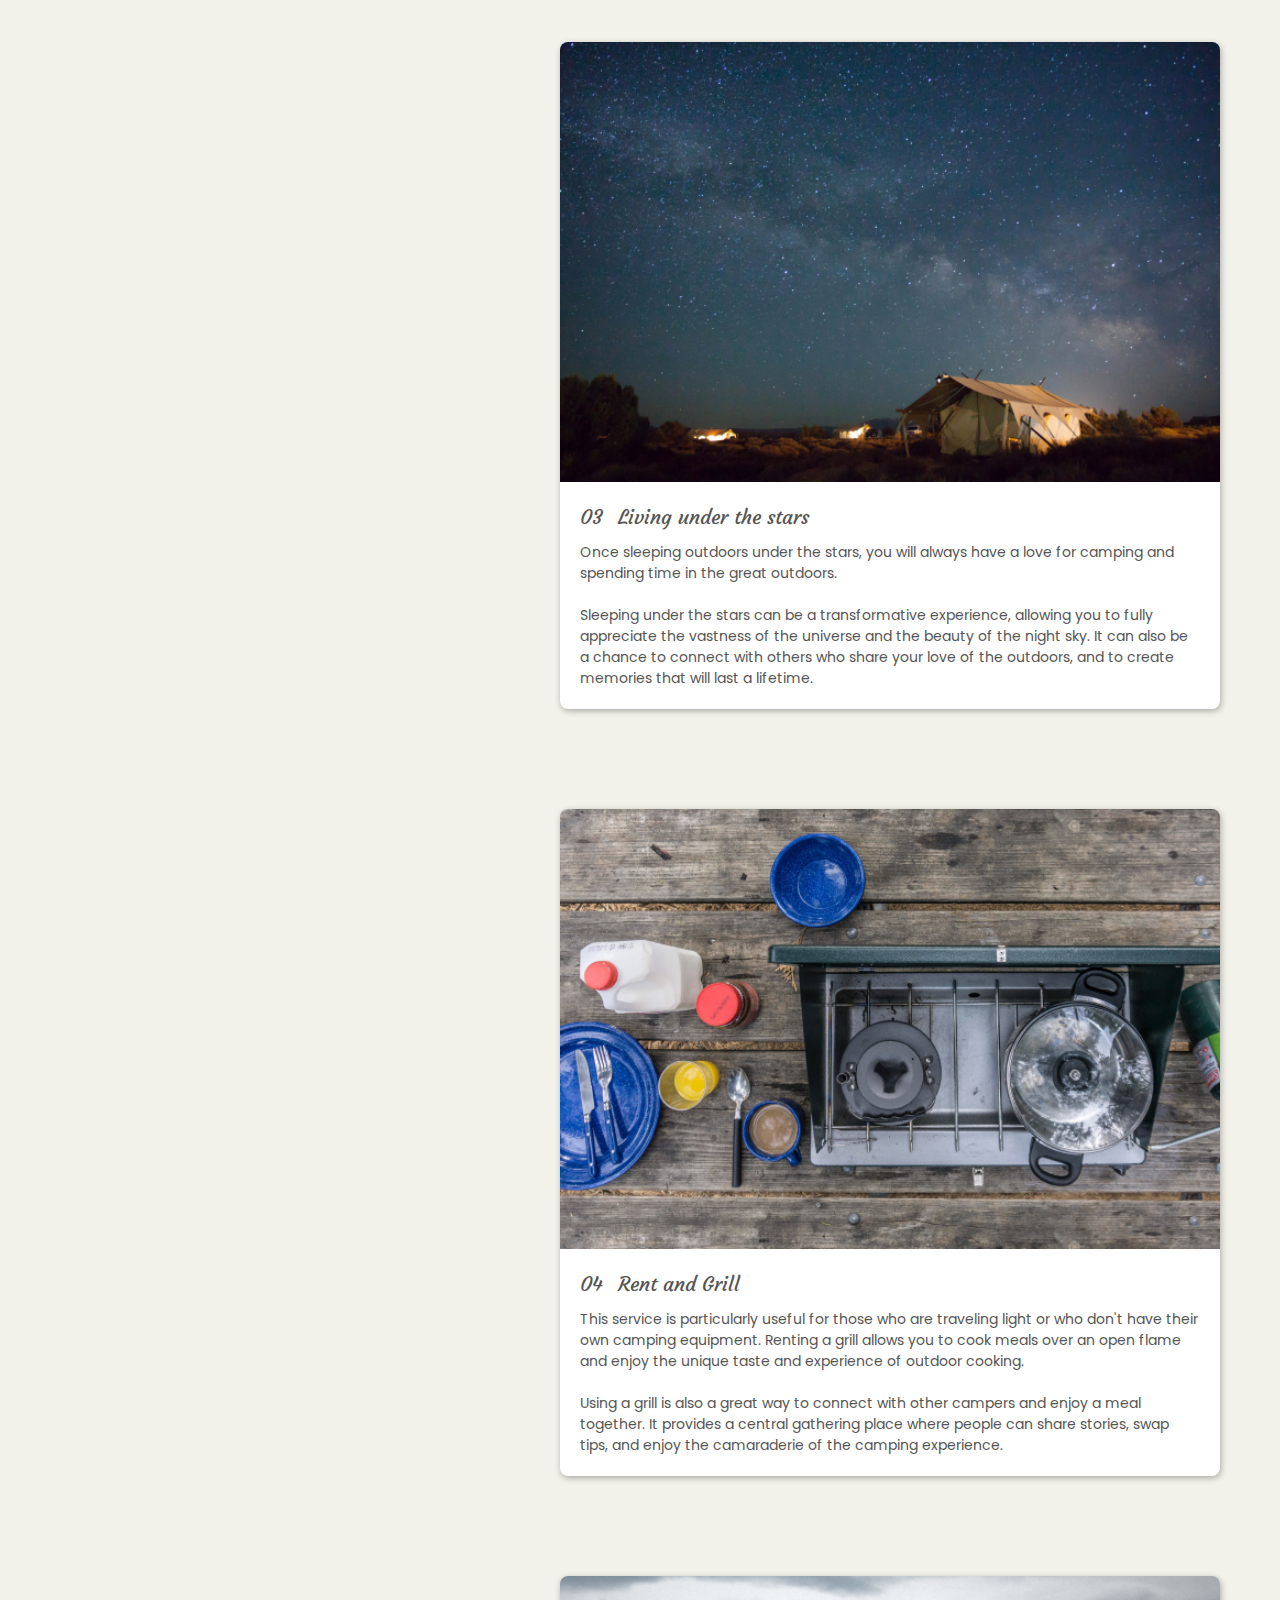
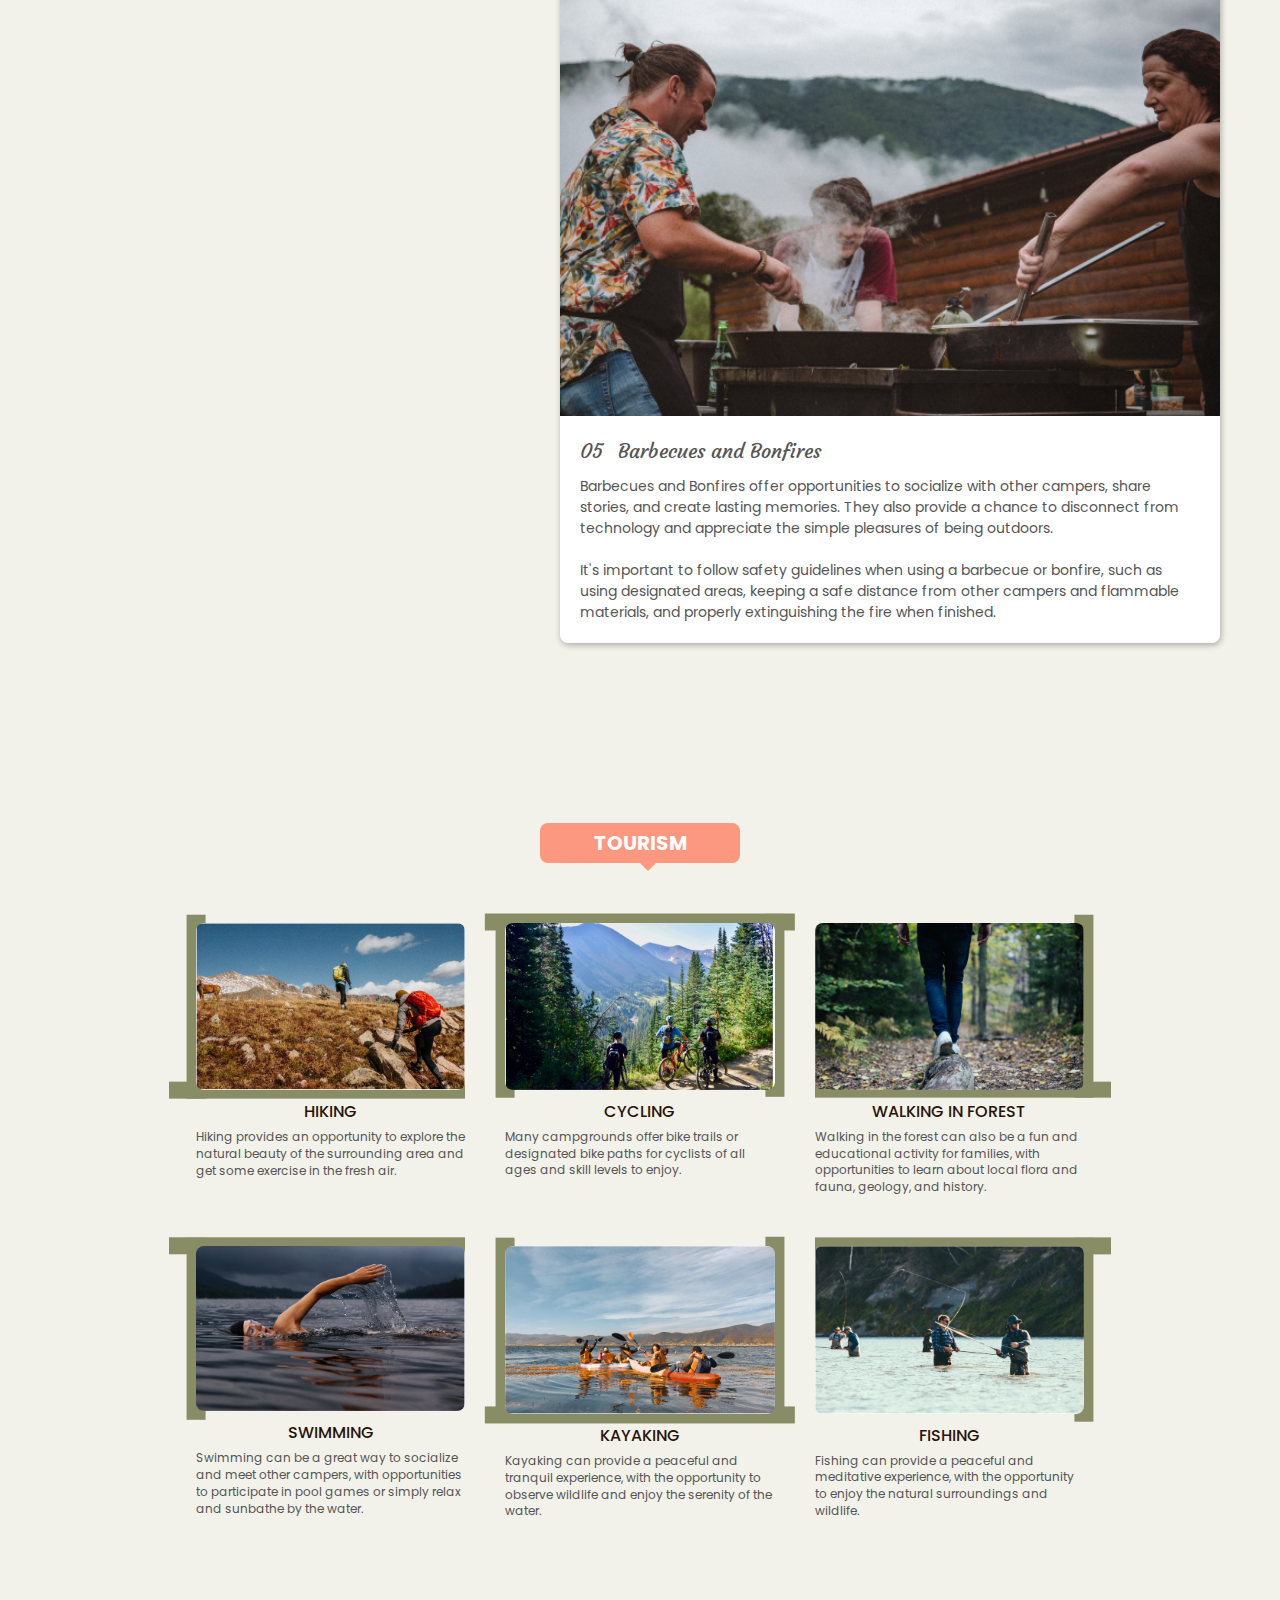
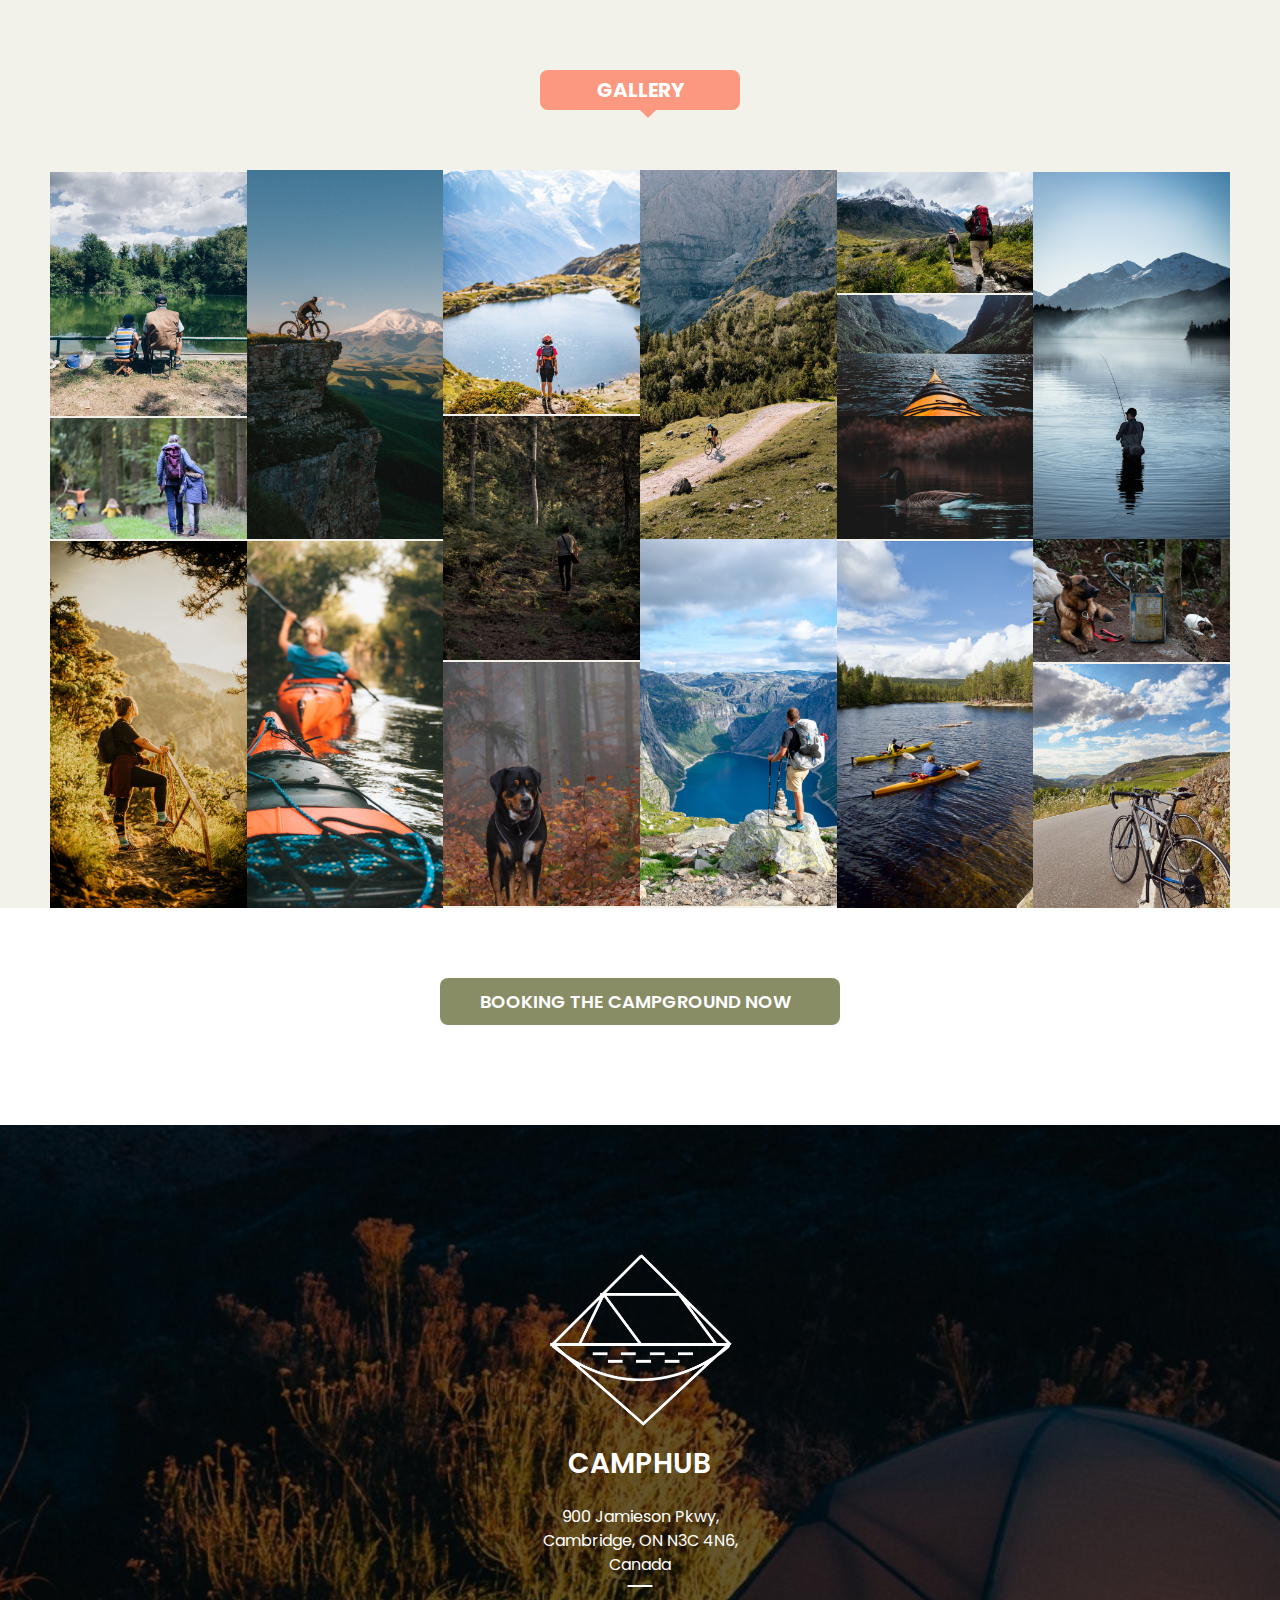
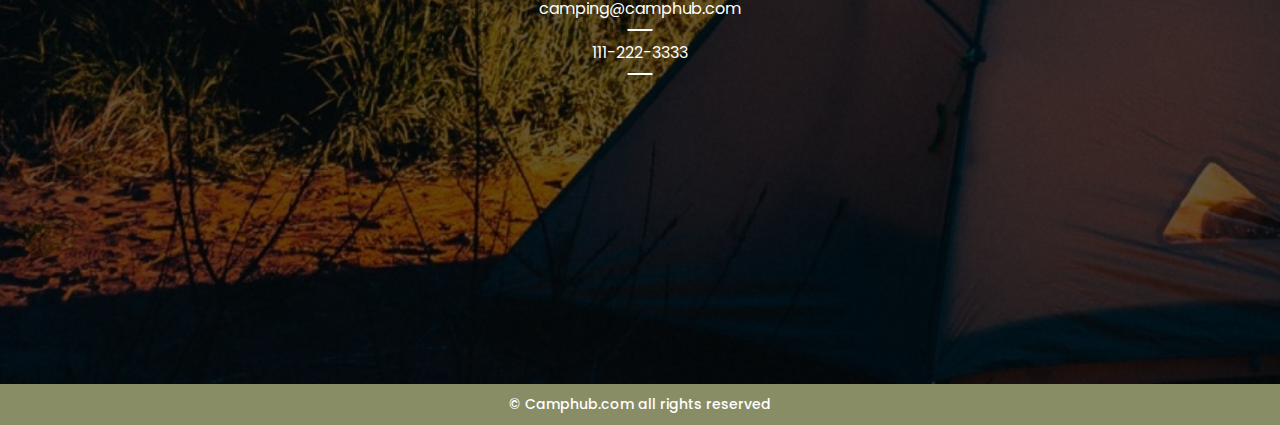
==== commit 5612f6f5: "test room" ====
--- a/index.html
+++ b/index.html
@@ -803,7 +803,7 @@
       </section>
 
       <section class="section-recommend">
-        <!-- <div class="recommend_background-borders">
+        <div class="recommend_background-borders">
           <div
             class="recommend_background-border recommend_background-border--left"
           >
@@ -820,18 +820,18 @@
               alt=""
             />
           </div>
-        </div> -->
+        </div>
 
         <div class="recommend_background-map"></div>
 
-        <!-- <div class="recommend_background-car">
+        <div class="recommend_background-car">
           <img
             src="./src/img/home/recommend/car-smoke.png"
             class="recommend_background-car_smoke"
             alt=""
           />
           <img src="./src/img/home/recommend/car.png" alt="" />
-        </div> -->
+        </div>
 
         <div class="container">
           <div class="recommend row">
--- a/src/css/home.css
+++ b/src/css/home.css
@@ -20,12 +20,11 @@
   z-index: 1;
 
   width: 20%;
+  border-bottom-right-radius: 8px;
   background-color: var(--color-green-1);
-  border-bottom-right-radius: 8px;
   box-shadow: var(--box-shadow-1);
 
-  height: 50%;
-  padding-top: 10px;
+  height: 45%;
 }
 
 .landing_logo_title {
@@ -94,8 +93,9 @@
 .landing_card_text {
   flex-grow: 1;
   font-size: 8px;
-  padding-left: 8%;
-  padding-right: 4%;
+  font-weight: 500;
+  padding-left: 6%;
+  padding-right: 3%;
 }
 
 .landing_card_text a {
@@ -107,8 +107,8 @@
   display: flex;
   flex-direction: column;
   align-items: center;
-  border-left: 3px solid var(--color-green-1);
-  padding: 3% 4%;
+  border-left: 2px solid var(--color-green-1);
+  padding: 2.5% 4%;
 }
 
 .landing_card_link_icon {
@@ -132,7 +132,6 @@
 
 @media screen and (min-width: 1200px) {
   .landing {
-    position: relative;
     height: 100vh;
   }
 
@@ -184,11 +183,16 @@
 
   .landing_card_text {
     font-size: 16px;
-    font-weight: 500;
+    padding-left: 8%;
+    padding-right: 4%;
   }
 
   .landing_card_text a:hover {
     color: var(--color-orange-1);
+  }
+
+  .landing_card_link {
+    border-left: 4px solid var(--color-green-1);
   }
 
   .landing_card_link_icon {
@@ -241,7 +245,7 @@
 /* Concept */
 
 .section-concept {
-  padding: 80px 0 0;
+  padding: 60px 0 0;
   background-color: var(--color-yellow-1);
 }
 
@@ -258,13 +262,13 @@
   color: var(--color-black-1);
   text-transform: uppercase;
 
-  font-size: 8px;
+  font-size: 10px;
 }
 
 .concept_title span {
   display: block;
   color: var(--color-green-1);
-  font-size: 6px;
+  font-size: 8px;
   margin-bottom: 1.5%;
 }
 
@@ -274,14 +278,14 @@
 }
 
 .concept_content_cards {
-  margin-top: 60px;
+  margin-top: 70px;
 }
 
 .concept_content_card {
   display: flex;
   flex-direction: column;
   align-items: center;
-  margin-bottom: 60px;
+  margin-bottom: 80px;
 }
 
 .col:last-child .concept_content_card {
@@ -290,12 +294,10 @@
 
 .concept_content_card_header {
   position: relative;
-  margin-bottom: 5px;
+  margin-bottom: 10px;
 }
 
 .concept_content_card_title {
-  width: 100%;
-  border-radius: 12px;
   background-color: var(--color-orange-1);
   text-align: center;
   color: #fff;
@@ -307,6 +309,7 @@
 
   width: 80%;
   padding: 5px;
+  border-radius: 8px;
   font-size: 8px;
 }
 
@@ -324,7 +327,7 @@
 }
 
 .concept_content_card_text {
-  font-size: 6px;
+  font-size: 8px;
   text-align: center;
 }
 
@@ -335,6 +338,7 @@
   }
 
   .concept_background-tree {
+    display: initial;
     width: 16%;
     opacity: 0.45;
     position: absolute;
@@ -378,10 +382,12 @@
   .concept_content_card_title {
     width: 100%;
     padding: 10px 20px;
+    border-radius: 16px;
     font-size: 12px;
     letter-spacing: 0.6px;
     opacity: 0;
 
+    top: -30%;
     left: initial;
     transform: translateX(0);
   }
@@ -391,6 +397,12 @@
     opacity: 1;
   }
 
+  .concept_content_card_triangle {
+    border-left: 7px solid transparent;
+    border-right: 7px solid transparent;
+    border-top: 7px solid var(--color-orange-1);
+  }
+
   .concept_content_card_pic img {
     height: 0;
     transform-origin: bottom;
@@ -401,10 +413,6 @@
     height: 100%;
   }
 
-  .concept_content_card_header {
-    margin-bottom: 10px;
-  }
-
   .col:nth-child(2) .concept_content_card {
     margin-top: 20%;
   }
@@ -453,26 +461,21 @@
 
 /* Rooms */
 .section-rooms {
-  padding: 50px 0;
-}
-
-/* .rooms {
-  width: 100%;
-  margin: 0 auto;
-} */
+  padding: 60px 0;
+}
 
 .room:nth-child(1) {
-  margin-bottom: 50px;
+  margin-bottom: 60px;
 }
 
 .room_carousel {
   position: relative;
+  padding-right: 30px;
 }
 
 .room_carousel_pics {
   max-height: 250px;
-  border-top-left-radius: 8px;
-  border-top-right-radius: 8px;
+  border-top-right-radius: 25px;
   overflow: hidden;
 }
 
@@ -488,8 +491,8 @@
   background-color: var(--color-yellow-1);
   font-weight: 600;
 
-  padding: 2.5px 15px;
-  font-size: 8px;
+  padding: 3px 15px;
+  font-size: 14px;
   line-height: 1.1;
 }
 
@@ -497,19 +500,14 @@
   color: var(--color-orange-1);
 }
 
-.room_carousel_bar {
-  position: absolute;
-  top: 50%;
-  left: 0;
-  transform: translateY(-50%);
-  width: 100%;
-}
-
 .room_carousel_bar_arrows {
   display: flex;
-  justify-content: space-between;
-  /* color: #fff;
-  font-size: 10px; */
+
+  justify-content: flex-end;
+  margin-top: 5px;
+  gap: 15px;
+  font-size: 16px;
+  color: var(--color-green-opacity-1);
 }
 
 .room_carousel_bar_numbers {
@@ -522,8 +520,9 @@
 }
 
 .room_background-text {
+  display: none;
   position: absolute;
-  bottom: 25%;
+  bottom: 30%;
   right: 0;
   z-index: 1;
 
@@ -531,64 +530,56 @@
   font-weight: 600;
   color: var(--color-green-opacity-2);
 
-  font-size: 48px;
-  letter-spacing: 1px;
+  font-size: 42px;
+  letter-spacing: 2px;
 
   transform: rotate(30deg);
 }
 
 .room_card {
-  /* box-shadow: var(--box-shadow-1); */
-  background-color: var(--color-yellow-1);
   display: flex;
   flex-direction: column;
-
-  padding: 10px 15px;
-  min-height: 160px;
-  width: 100%;
-
+  min-height: 200px;
   position: relative;
-}
-
-.room:last-child .room_card {
-  margin-left: auto;
+
+  padding: 0 30px;
 }
 
 .room_card_title {
   font-weight: 600;
   color: var(--color-orange-1);
-  margin-bottom: 3px;
-
-  font-size: 12px;
+  margin-bottom: 5px;
+
+  font-size: 18px;
 }
 
 .room_card_price {
   position: absolute;
-  top: 10px;
-  right: 20px;
+  top: 0;
+  right: 25px;
   font-weight: 500;
-
+  font-size: 14px;
+}
+
+.room_card_price span {
   font-size: 10px;
-}
-
-.room_card_price span {
-  font-size: 6px;
 }
 
 .room_card_features {
   display: flex;
-  gap: 5px;
-  margin-bottom: 6px;
+  gap: 10px;
+  margin-bottom: 15px;
 }
 
 .room_card_feature {
-  width: 12px;
-  height: 12px;
+  width: 16px;
+  height: 16px;
 }
 
 .room_card_text {
-  width: 65%;
-  font-size: 6px;
+  width: 80%;
+  font-size: 10px;
+  margin-bottom: 20px;
 }
 
 .room_card_button {
@@ -600,8 +591,8 @@
   font-weight: 500;
   color: #fff;
 
-  font-size: 10px;
-  padding: 1px;
+  font-size: 14px;
+  padding: 2px;
 }
 
 @media screen and (min-width: 1200px) {
@@ -609,10 +600,6 @@
     padding: 80px 0 100px;
   }
 
-  .rooms {
-    width: 100%;
-  }
-
   .room {
     display: flex;
   }
@@ -631,7 +618,6 @@
 
   .room_carousel_pics {
     max-height: 500px;
-    border-top-left-radius: 0;
     border-top-right-radius: 50px;
   }
 
@@ -671,9 +657,6 @@
   }
 
   .room_carousel_bar {
-    position: initial;
-    transform: translateY(0);
-
     width: 90%;
     display: flex;
     align-items: center;
@@ -705,10 +688,10 @@
   }
 
   .room_carousel_bar_arrows {
+    justify-content: space-between;
+    margin-top: 0;
     margin-left: 25px;
-    gap: 10px;
-
-    color: var(--color-green-opacity-1);
+    font-size: 16px;
   }
 
   .room_carousel_bar_arrow {
@@ -744,6 +727,7 @@
 
   .room_card {
     box-shadow: var(--box-shadow-1);
+    background-color: var(--color-yellow-1);
 
     position: absolute;
     bottom: 0;
@@ -770,10 +754,10 @@
 
   .room_card_title {
     font-size: 22px;
-    margin-bottom: 5px;
   }
 
   .room_card_price {
+    top: 10px;
     font-size: 18px;
   }
 
@@ -783,7 +767,6 @@
 
   .room_card_features {
     gap: 12px;
-    margin-bottom: 15px;
   }
 
   .room_card_feature {
@@ -792,6 +775,7 @@
   }
 
   .room_card_text {
+    width: 100%;
     font-size: 12px;
     line-height: 1.6;
   }
@@ -878,7 +862,7 @@
 /* Recommends */
 .section-recommend {
   background-color: var(--color-yellow-1);
-  padding: 0 0 40px;
+  padding: 0 0 60px;
 }
 
 .section-recommend {
@@ -908,7 +892,7 @@
 }
 
 .recommend_background-border--left--draw {
-  transform: translateX(-65%);
+  transform: translateX(-70%);
 }
 
 .recommend_background-border--right {
@@ -916,14 +900,46 @@
 }
 
 .recommend_background-border--right--draw {
-  transform: translateX(65%);
+  transform: translateX(70%);
 }
 
 .recommend_background-car {
+  display: none;
+}
+
+/* .recommend_background-car_smoke {
+  width: 25px;
+  height: 20px;
+  align-self: flex-end;
+  padding-right: 2px;
+}  */
+
+.recommend_background-map {
+  height: 50px;
+}
+
+.recommend_intro_header {
+  margin-bottom: 20px;
 }
 
 .recommend_intro_title {
   text-align: center;
+  font-weight: 500;
+  color: var(--color-orange-1);
+
+  font-size: 14px;
+}
+
+.recommend_intro_dashs {
+  display: flex;
+  justify-content: center;
+  gap: 5px;
+}
+
+.recommend_intro_dash {
+  width: 20px;
+  height: 2px;
+  background-color: var(--color-green-1);
 }
 
 .recommend_intro_body {
@@ -934,10 +950,18 @@
   display: none;
 }
 
+.recommend_cards {
+  width: 80%;
+  margin: 0 auto;
+}
+
 .recommend_card {
+  border-radius: 6px;
   overflow: hidden;
   background-color: #fff;
   box-shadow: var(--box-shadow-1);
+
+  margin-bottom: 60px;
 }
 
 .recommend_card:last-child {
@@ -945,6 +969,7 @@
 }
 
 .recommend_card_body {
+  padding: 10px 15px;
 }
 
 .recommend_card_title {
@@ -953,10 +978,14 @@
 
   display: flex;
   align-items: center;
+
+  font-family: "Courgette", cursive;
+  font-size: 12px;
+  margin-bottom: 10px;
 }
 
 .recommend_card_title span {
-  font-family: "Courgette", cursive;
+  margin-right: 8px;
 }
 
 .recommend_card--active .recommend_card_title {
@@ -964,6 +993,7 @@
 }
 
 .recommend_card_text {
+  font-size: 7px;
 }
 
 @media screen and (min-width: 1200px) {
@@ -971,12 +1001,16 @@
     padding: 0 0 80px;
   }
 
+  .recommend_background-border {
+    height: 100vh;
+  }
+
   .recommend_background-border--left--draw {
-    transform: translateX(-74%);
+    transform: translateX(-73%);
   }
 
   .recommend_background-border--right--draw {
-    transform: translateX(74%);
+    transform: translateX(73%);
   }
 
   .recommend_background-car {
@@ -1030,10 +1064,7 @@
   }
 
   .recommend_intro_title {
-    text-align: center;
     font-size: 20px;
-    font-weight: 500;
-    color: var(--color-orange-1);
     margin-bottom: 5px;
   }
 
@@ -1081,9 +1112,14 @@
   }
 
   .recommend_intro_bottom {
+    display: block;
     margin-top: auto;
     height: 15px;
     background-color: var(--color-green-1);
+  }
+
+  .recommend_cards {
+    width: 100%;
   }
 
   .recommend_card {
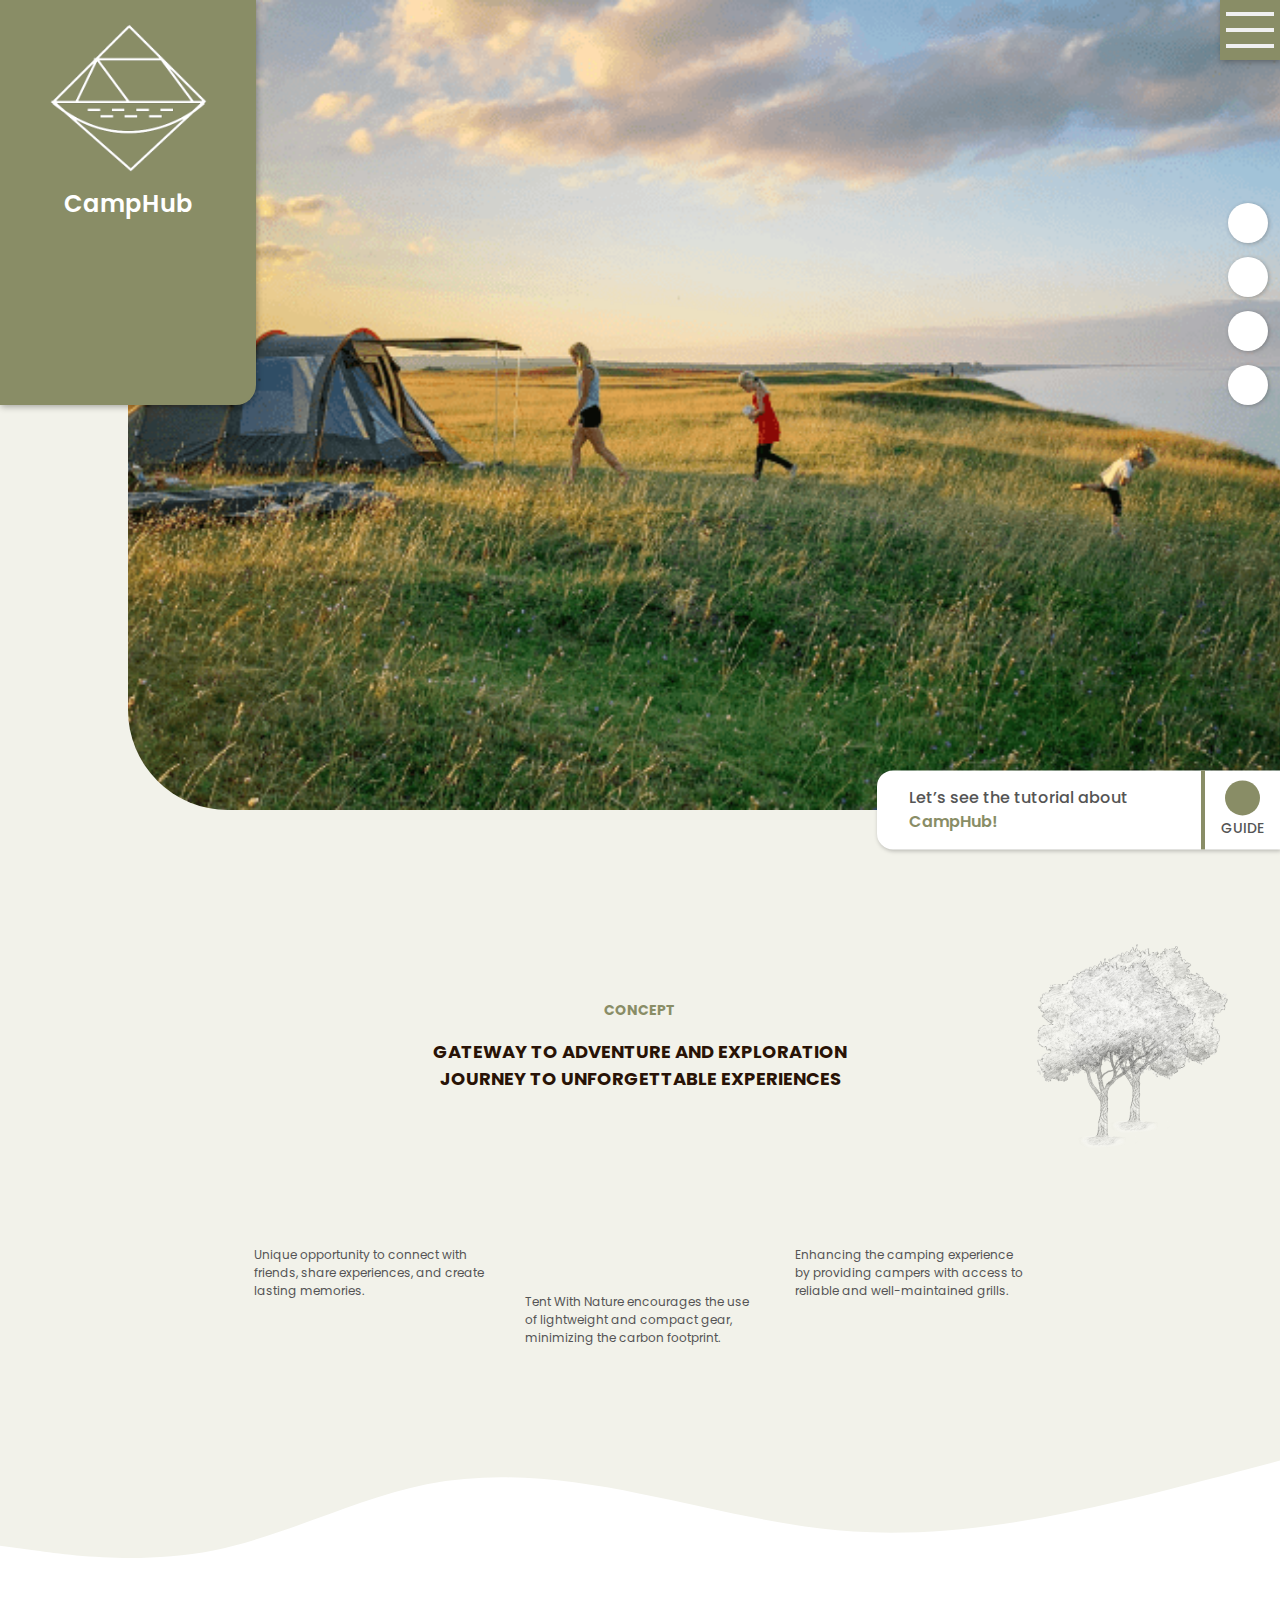
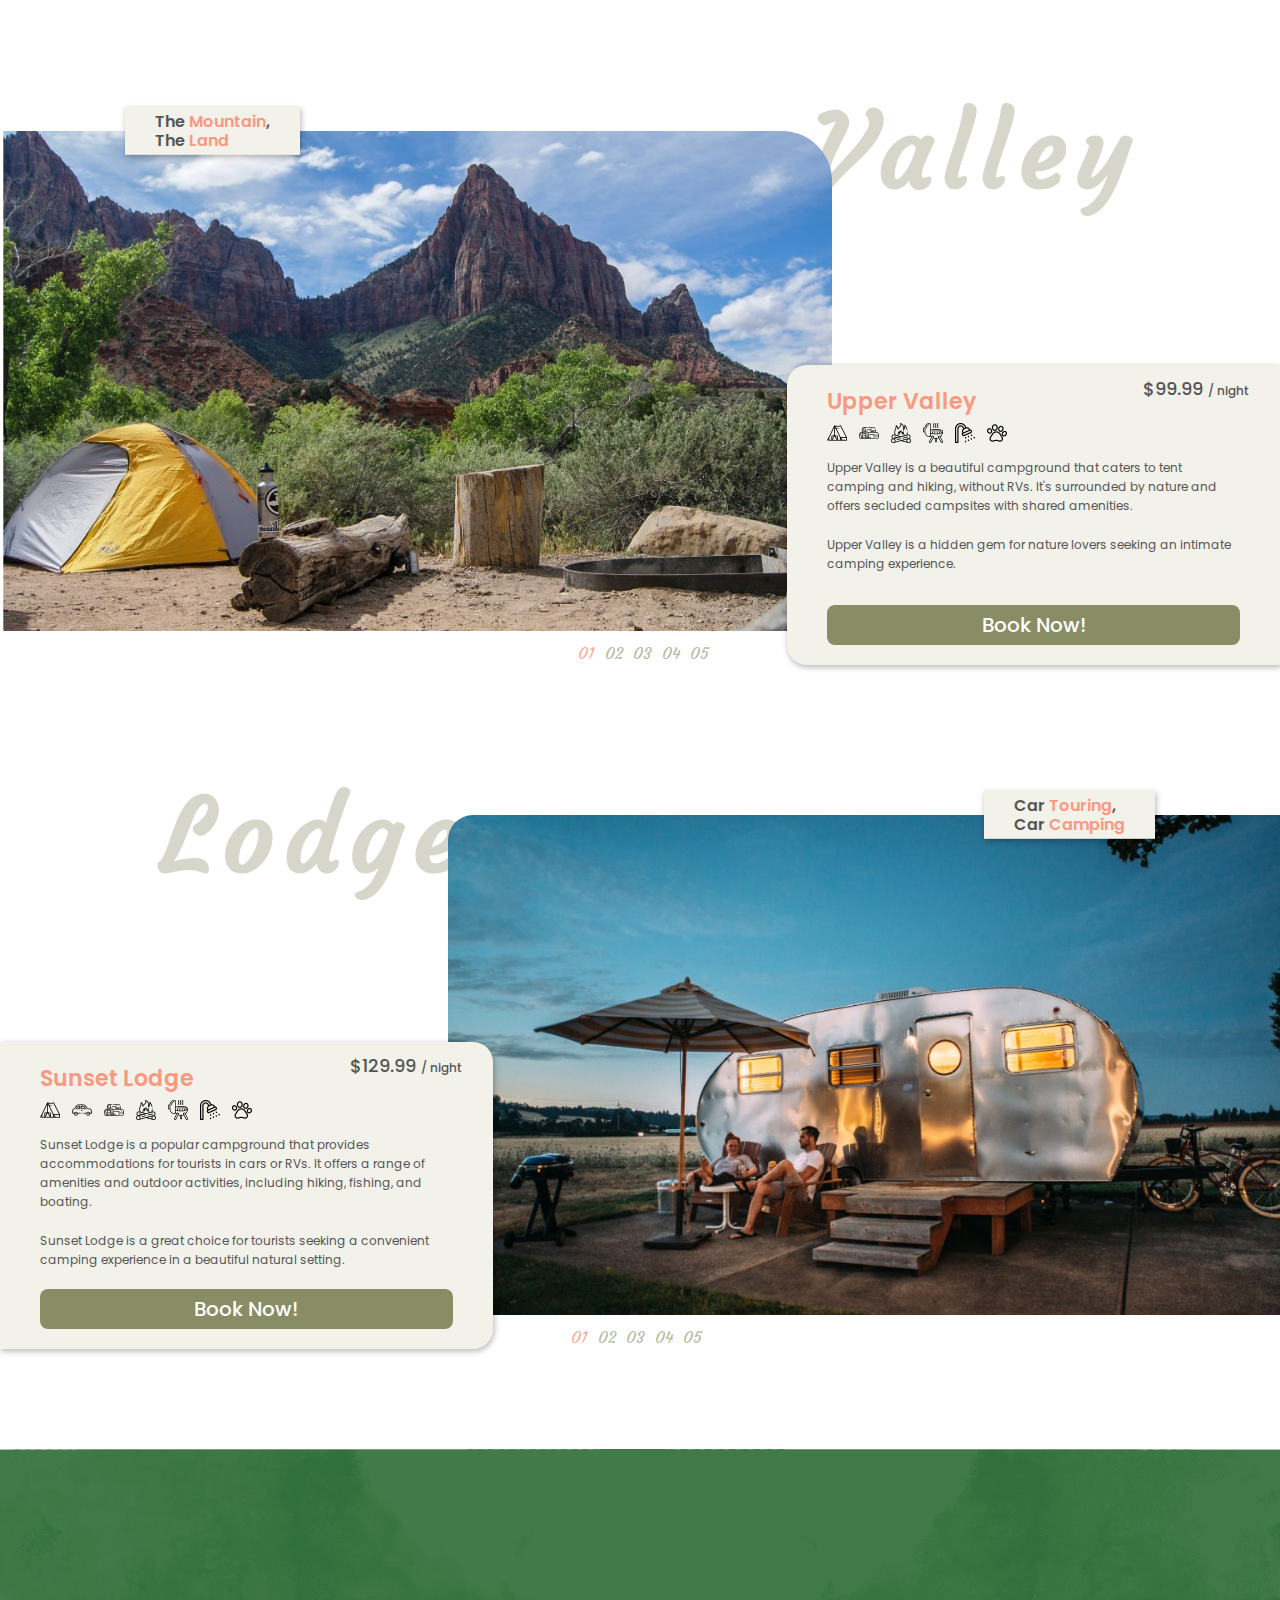
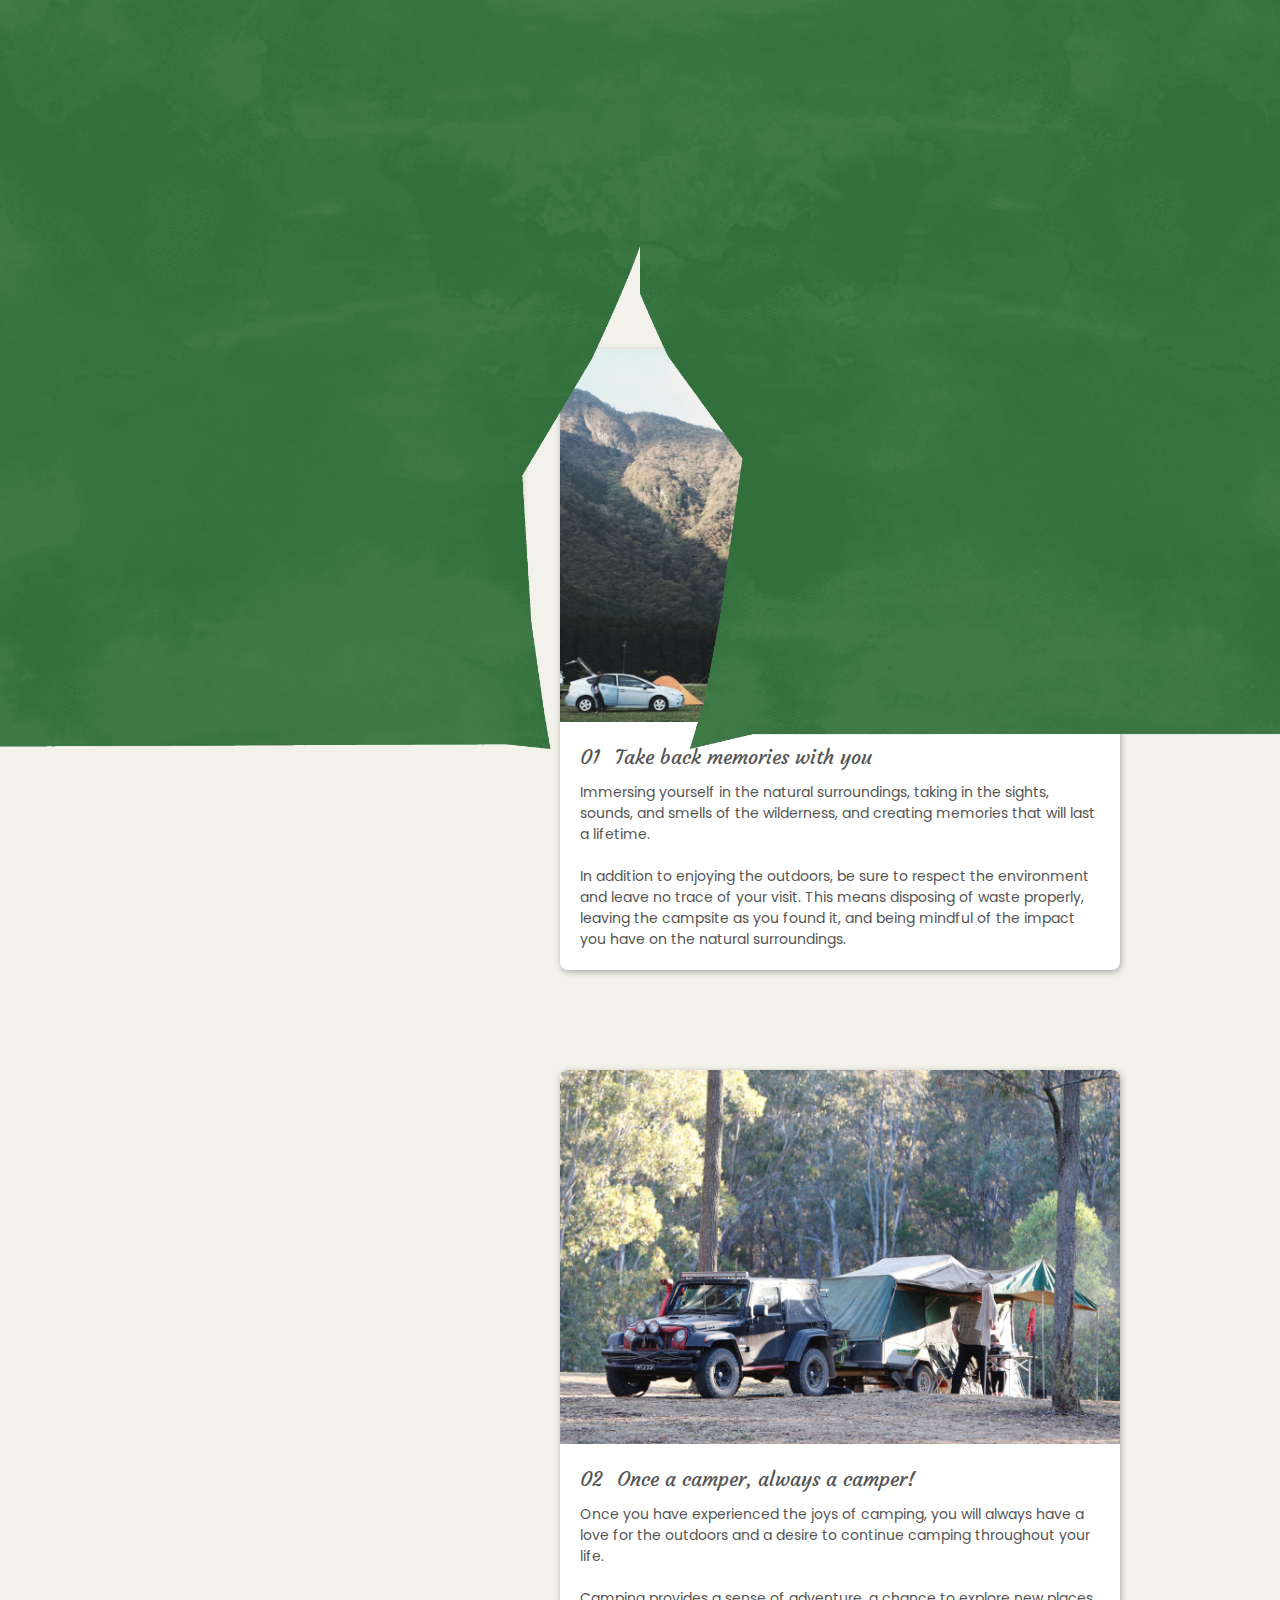
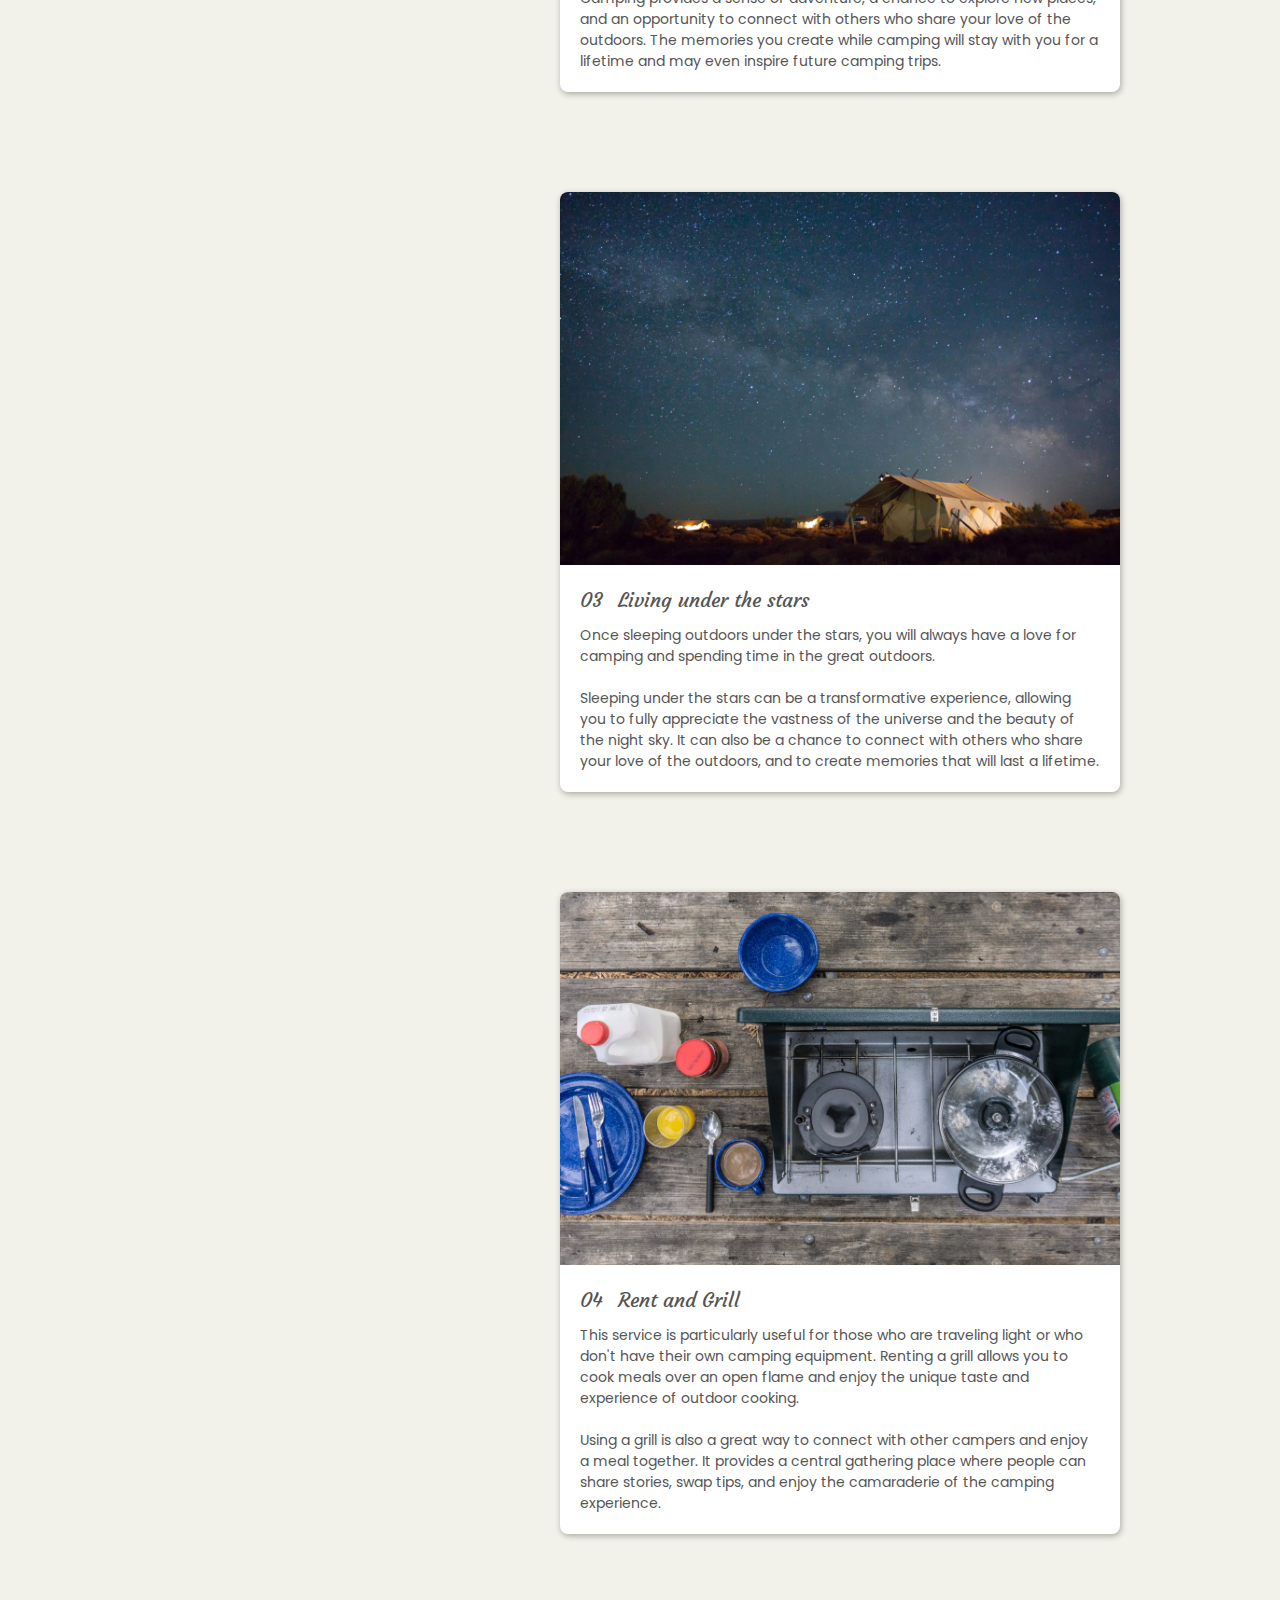
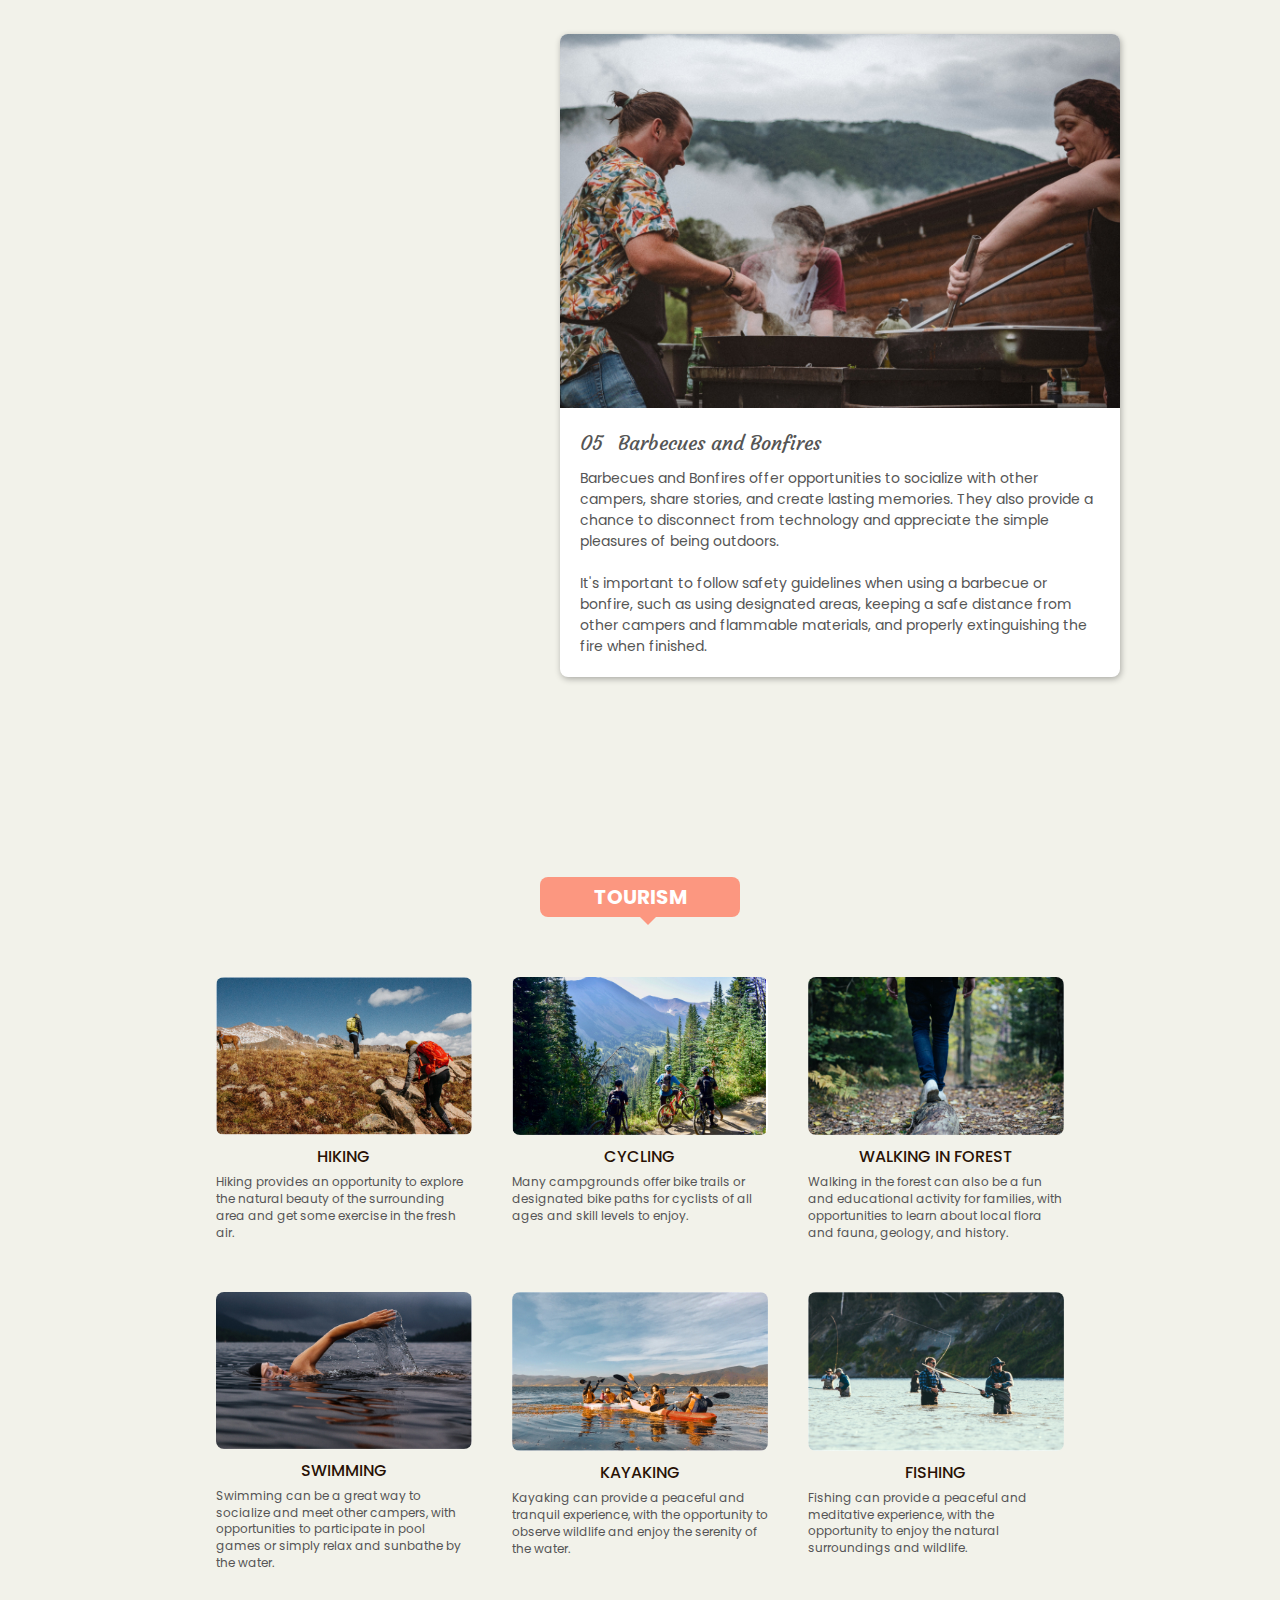
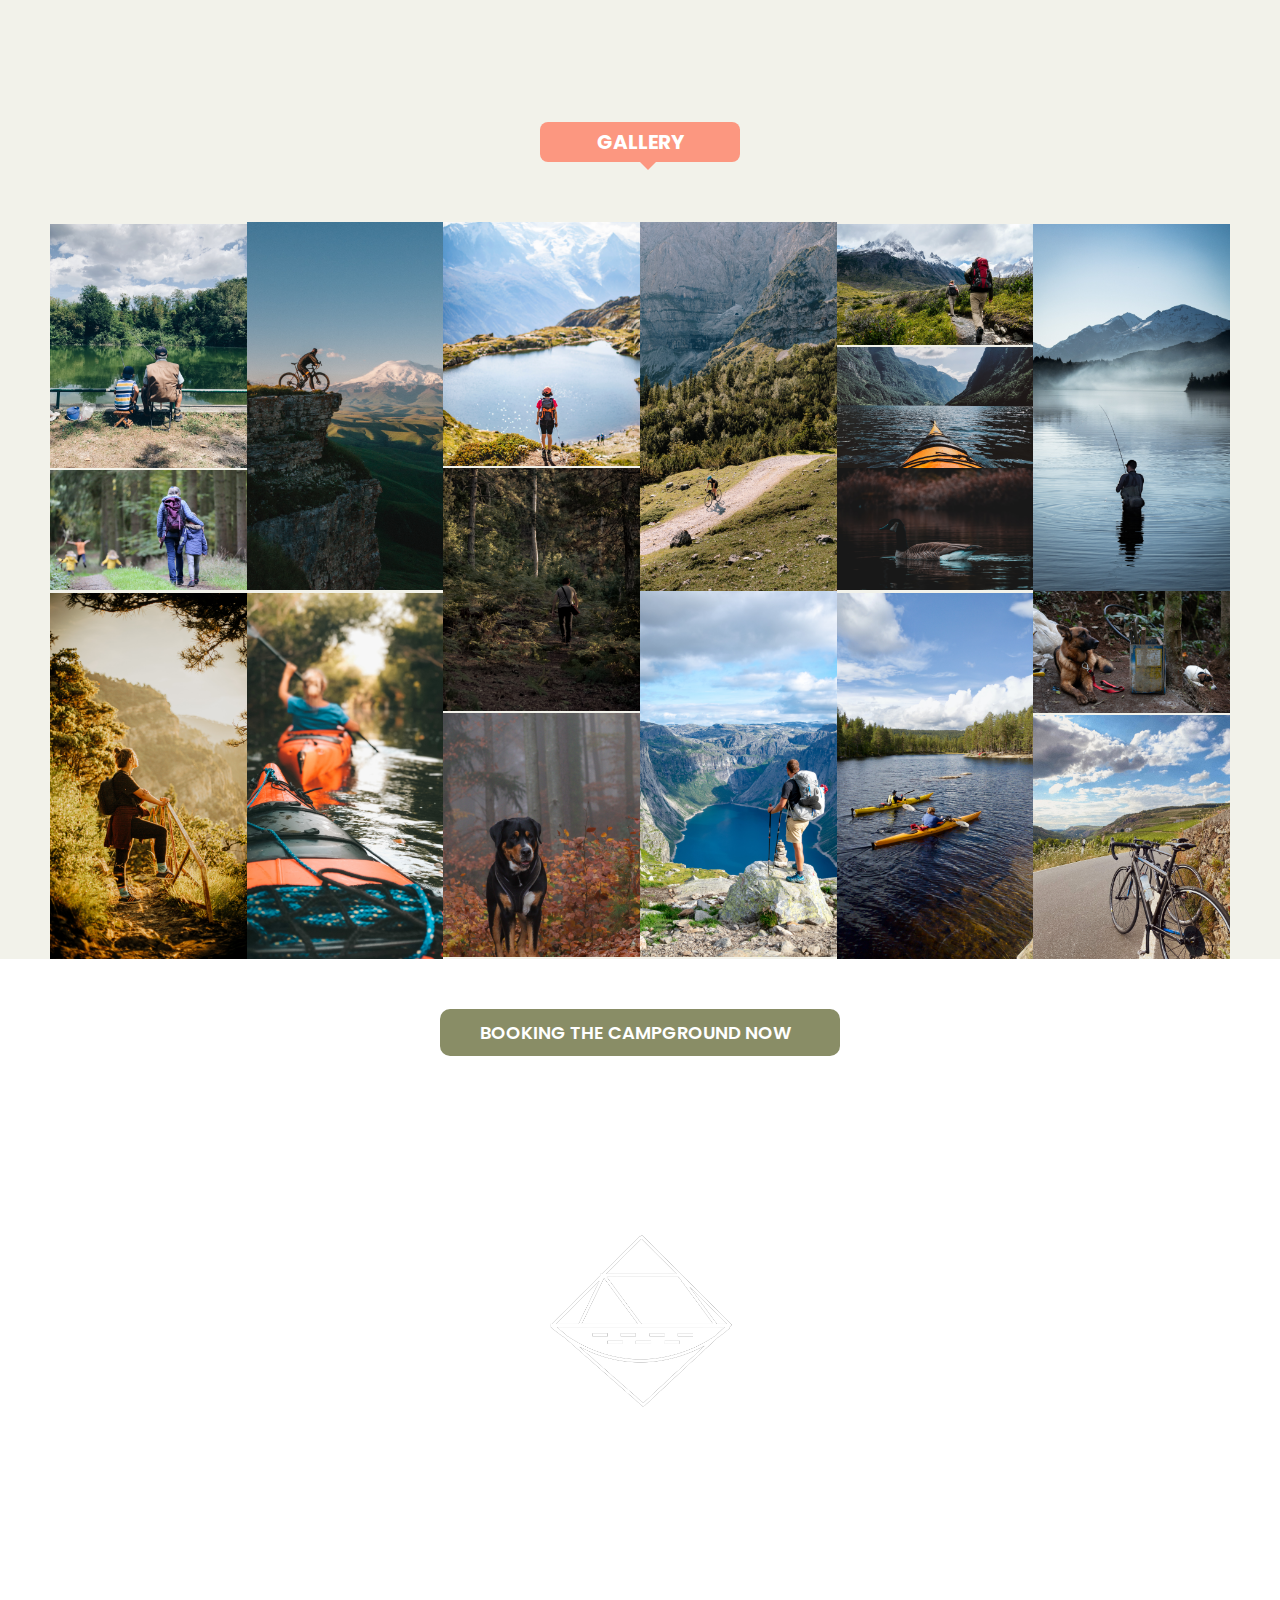
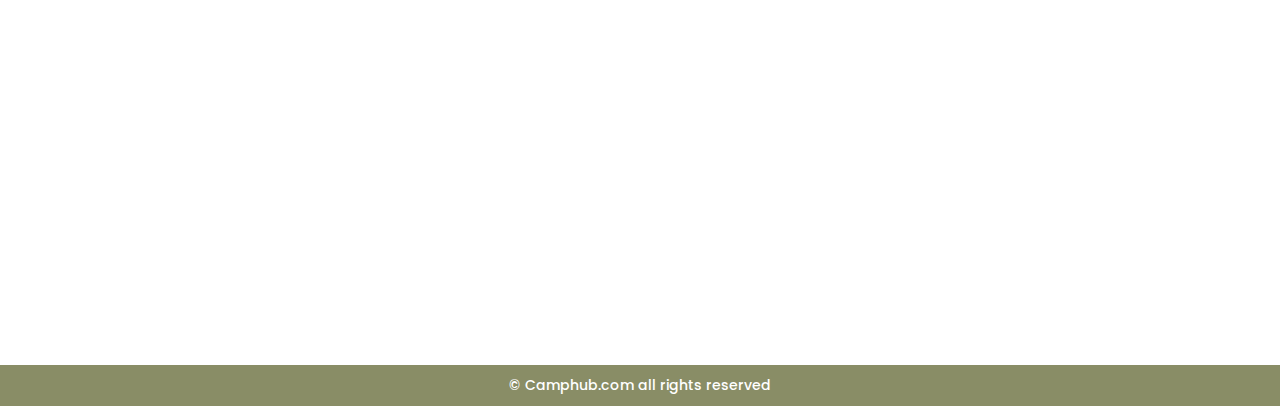
==== commit 7b8c3447: "update" ====
--- a/index.html
+++ b/index.html
@@ -37,13 +37,13 @@
             <picture>
               <source
                 media="(min-width:1000px)"
-                srcset="./src/img/navigation/navigation-map.jpg"
+                srcset="./src/img/navigation/map.png"
               />
               <source
                 media="(min-width:400px)"
-                srcset="./src/img/navigation/navigation-map.webp"
+                srcset="./src/img/navigation/map.png"
               />
-              <img src="./src/img/navigation/navigation-map.jpg" alt="" />
+              <img src="./src/img/navigation/map.png" alt="" />
             </picture>
           </li>
 
@@ -835,6 +835,8 @@
 
         <div class="container">
           <div class="recommend row">
+            <div class="col-12 col-xl-1"></div>
+
             <div class="col-12 col-xl-4">
               <div class="recommend_intro">
                 <div class="recommend_intro_card">
@@ -878,9 +880,7 @@
               </div>
             </div>
 
-            <div class="col-12 col-xl-1"></div>
-
-            <div class="col-12 col-xl-7">
+            <div class="col-12 col-xl-6">
               <div class="recommend_cards">
                 <div class="recommend_card">
                   <div class="recommend_card_header">
@@ -1087,6 +1087,8 @@
                 </div>
               </div>
             </div>
+
+            <div class="col-12 col-xl-1"></div>
           </div>
         </div>
       </section>
@@ -1099,7 +1101,7 @@
               <div class="header_bubble_triangle"></div>
             </div>
             <div class="tourism_content">
-              <div class="tourism_content_cards row row-cols-3">
+              <div class="tourism_content_cards row row-col-1 row-cols-xl-3">
                 <div class="col">
                   <div class="tourism_content_card">
                     <div class="tourism_content_card_header">
@@ -1115,8 +1117,6 @@
                           />
                         </picture>
                       </div>
-                      <div class="tourism_content_card_pic_bar-1"></div>
-                      <div class="tourism_content_card_pic_bar-2"></div>
                     </div>
                     <div class="tourism_content_card_content">
                       <h3 class="tourism_content_card_content_title">Hiking</h3>
@@ -1144,9 +1144,6 @@
                           />
                         </picture>
                       </div>
-                      <div class="tourism_content_card_pic_bar-1"></div>
-                      <div class="tourism_content_card_pic_bar-2"></div>
-                      <div class="tourism_content_card_pic_bar-3"></div>
                     </div>
                     <div class="tourism_content_card_content">
                       <h3 class="tourism_content_card_content_title">
@@ -1176,8 +1173,6 @@
                           />
                         </picture>
                       </div>
-                      <div class="tourism_content_card_pic_bar-1"></div>
-                      <div class="tourism_content_card_pic_bar-2"></div>
                     </div>
                     <div class="tourism_content_card_content">
                       <h3 class="tourism_content_card_content_title">
@@ -1191,6 +1186,7 @@
                     </div>
                   </div>
                 </div>
+
                 <div class="col">
                   <div class="tourism_content_card">
                     <div class="tourism_content_card_header">
@@ -1206,8 +1202,6 @@
                           />
                         </picture>
                       </div>
-                      <div class="tourism_content_card_pic_bar-1"></div>
-                      <div class="tourism_content_card_pic_bar-2"></div>
                     </div>
                     <div class="tourism_content_card_content">
                       <h3 class="tourism_content_card_content_title">
@@ -1221,6 +1215,7 @@
                     </div>
                   </div>
                 </div>
+
                 <div class="col">
                   <div class="tourism_content_card">
                     <div class="tourism_content_card_header">
@@ -1236,9 +1231,6 @@
                           />
                         </picture>
                       </div>
-                      <div class="tourism_content_card_pic_bar-1"></div>
-                      <div class="tourism_content_card_pic_bar-2"></div>
-                      <div class="tourism_content_card_pic_bar-3"></div>
                     </div>
                     <div class="tourism_content_card_content">
                       <h3 class="tourism_content_card_content_title">
@@ -1252,6 +1244,7 @@
                     </div>
                   </div>
                 </div>
+
                 <div class="col">
                   <div class="tourism_content_card">
                     <div class="tourism_content_card_header">
@@ -1267,8 +1260,6 @@
                           />
                         </picture>
                       </div>
-                      <div class="tourism_content_card_pic_bar-1"></div>
-                      <div class="tourism_content_card_pic_bar-2"></div>
                     </div>
                     <div class="tourism_content_card_content">
                       <h3 class="tourism_content_card_content_title">
--- a/src/css/home.css
+++ b/src/css/home.css
@@ -19,12 +19,12 @@
   left: 0;
   z-index: 1;
 
-  width: 20%;
+  width: 22%;
   border-bottom-right-radius: 8px;
   background-color: var(--color-green-1);
   box-shadow: var(--box-shadow-1);
 
-  height: 45%;
+  height: 50%;
 }
 
 .landing_logo_title {
@@ -32,7 +32,7 @@
   color: #fff;
   font-weight: 600;
 
-  font-size: 12px;
+  font-size: 14px;
 }
 
 .landing_video {
@@ -85,17 +85,16 @@
   display: flex;
   align-items: center;
 
-  width: 60%;
+  width: 65%;
   border-top-left-radius: 8px;
   border-bottom-left-radius: 8px;
 }
 
 .landing_card_text {
   flex-grow: 1;
-  font-size: 8px;
+  font-size: 9px;
   font-weight: 500;
-  padding-left: 6%;
-  padding-right: 3%;
+  padding-left: 4%;
 }
 
 .landing_card_text a {
@@ -127,7 +126,7 @@
 
 .landing_card_link_text {
   font-weight: 500;
-  font-size: 6px;
+  font-size: 8px;
 }
 
 @media screen and (min-width: 1200px) {
@@ -136,6 +135,8 @@
   }
 
   .landing_logo {
+    width: 20%;
+    height: 45%;
     border-bottom-right-radius: 20px;
   }
 
@@ -262,7 +263,7 @@
   color: var(--color-black-1);
   text-transform: uppercase;
 
-  font-size: 10px;
+  font-size: 12px;
 }
 
 .concept_title span {
@@ -307,10 +308,10 @@
   left: 50%;
   transform: translateX(-50%);
 
-  width: 80%;
+  width: 90%;
   padding: 5px;
   border-radius: 8px;
-  font-size: 8px;
+  font-size: 9px;
 }
 
 .concept_content_card_triangle {
@@ -461,22 +462,36 @@
 
 /* Rooms */
 .section-rooms {
-  padding: 60px 0;
+  padding: 80px 0;
+}
+
+.room {
+  position: relative;
 }
 
 .room:nth-child(1) {
-  margin-bottom: 60px;
+  margin-bottom: 150px;
 }
 
 .room_carousel {
   position: relative;
   padding-right: 30px;
+}
+
+.room:last-child .room_carousel {
+  padding-right: 0;
+  padding-left: 30px;
 }
 
 .room_carousel_pics {
   max-height: 250px;
   border-top-right-radius: 25px;
   overflow: hidden;
+}
+
+.room:last-child .room_carousel_pics {
+  border-top-right-radius: 0;
+  border-top-left-radius: 25px;
 }
 
 .room_carousel_slogan {
@@ -486,13 +501,18 @@
   transform: translateY(-50%);
 }
 
+.room:last-child .room_carousel_slogan {
+  left: initial;
+  right: 10%;
+}
+
 .room_carousel_slogan_text {
   box-shadow: var(--box-shadow-1);
   background-color: var(--color-yellow-1);
   font-weight: 600;
 
-  padding: 3px 15px;
-  font-size: 14px;
+  padding: 5px 15px;
+  font-size: 12px;
   line-height: 1.1;
 }
 
@@ -510,21 +530,23 @@
   color: var(--color-green-opacity-1);
 }
 
+.room:last-child .room_carousel_bar_arrows {
+  justify-content: flex-start;
+}
+
 .room_carousel_bar_numbers {
   display: none;
 }
 
 .room_content {
-  position: relative;
   overflow: hidden;
 }
 
 .room_background-text {
-  display: none;
   position: absolute;
-  bottom: 30%;
-  right: 0;
-  z-index: 1;
+  top: -10%;
+  right: 2%;
+  z-index: -1;
 
   font-family: "Courgette", cursive;
   font-weight: 600;
@@ -533,7 +555,13 @@
   font-size: 42px;
   letter-spacing: 2px;
 
-  transform: rotate(30deg);
+  transform: rotate(20deg);
+}
+
+.room:last-child .room_background-text {
+  right: initial;
+  left: 2%;
+  transform: rotate(-20deg);
 }
 
 .room_card {
@@ -542,7 +570,13 @@
   min-height: 200px;
   position: relative;
 
-  padding: 0 30px;
+  padding-right: 30px;
+  padding-left: 5px;
+}
+
+.room:last-child .room_card {
+  padding-right: 5px;
+  padding-left: 30px;
 }
 
 .room_card_title {
@@ -556,7 +590,7 @@
 .room_card_price {
   position: absolute;
   top: 0;
-  right: 25px;
+  right: 30px;
   font-weight: 500;
   font-size: 14px;
 }
@@ -577,7 +611,7 @@
 }
 
 .room_card_text {
-  width: 80%;
+  width: 100%;
   font-size: 10px;
   margin-bottom: 20px;
 }
@@ -585,19 +619,19 @@
 .room_card_button {
   width: 100%;
   margin-top: auto;
-  border-radius: 8px;
+  border-radius: 5px;
   background-color: var(--color-green-1);
   text-align: center;
   font-weight: 500;
   color: #fff;
 
   font-size: 14px;
-  padding: 2px;
+  padding: 4px;
 }
 
 @media screen and (min-width: 1200px) {
   .section-rooms {
-    padding: 80px 0 100px;
+    padding: 100px 0;
   }
 
   .room {
@@ -614,6 +648,11 @@
 
   .room_carousel {
     width: 65%;
+    padding-right: 0;
+  }
+
+  .room:last-child .room_carousel {
+    padding-left: 0;
   }
 
   .room_carousel_pics {
@@ -627,16 +666,16 @@
   }
 
   .room_carousel_slogan {
-    left: 20%;
-  }
-
-  .room_carousel_slogan--right {
+    left: 15%;
+  }
+
+  .room:last-child .room_carousel_slogan {
     left: initial;
-    right: 20%;
+    right: 15%;
   }
 
   .room_carousel_slogan_text {
-    padding: 10px 30px;
+    padding: 5px 30px;
     font-size: 16px;
     line-height: 1.2;
     transform-origin: left bottom;
@@ -664,9 +703,9 @@
     margin-top: 10px;
   }
 
-  .room_carousel_bar--right {
+  .room:last-child .room_carousel_bar {
+    flex-direction: row-reverse;
     margin-left: auto;
-    justify-content: flex-start;
   }
 
   .room_carousel_bar_numbers {
@@ -688,10 +727,13 @@
   }
 
   .room_carousel_bar_arrows {
-    justify-content: space-between;
     margin-top: 0;
     margin-left: 25px;
-    font-size: 16px;
+  }
+
+  .room:last-child .room_carousel_bar_arrows {
+    margin-left: 0;
+    margin-right: 25px;
   }
 
   .room_carousel_bar_arrow {
@@ -704,16 +746,16 @@
   }
 
   .room_content {
+    position: relative;
     flex-grow: 1;
     overflow: visible;
   }
 
   .room_background-text {
+    right: initial;
     top: -10%;
     left: -5%;
-    z-index: -1;
-    bottom: initial;
-    right: initial;
+
     transform: rotate(0);
     font-size: 100px;
     letter-spacing: 10px;
@@ -723,6 +765,7 @@
     left: initial;
     right: -5%;
     text-align: right;
+    transform: rotate(0);
   }
 
   .room_card {
@@ -742,7 +785,8 @@
     border-bottom-right-radius: 0;
   }
 
-  .room_card--right {
+  .room:last-child .room_card {
+    padding: 20px 40px;
     right: initial;
     left: 0;
 
@@ -781,6 +825,7 @@
   }
 
   .room_card_button {
+    border-radius: 8px;
     padding: 5px 10px;
     transition: background-color 0.3s;
     font-size: 20px;
@@ -862,7 +907,13 @@
 /* Recommends */
 .section-recommend {
   background-color: var(--color-yellow-1);
-  padding: 0 0 60px;
+  padding: 0 0 80px;
+
+  background-image: url("./../img/home/recommend/background-map.png");
+  background-attachment: fixed;
+  background-position: center;
+  background-repeat: no-repeat;
+  background-size: contain;
 }
 
 .section-recommend {
@@ -879,7 +930,8 @@
   position: absolute;
   top: 0;
 
-  width: 50%;
+  width: 80vh;
+  height: 80vh;
   transition: all 1s;
 }
 
@@ -892,7 +944,7 @@
 }
 
 .recommend_background-border--left--draw {
-  transform: translateX(-70%);
+  transform: translateX(-85%);
 }
 
 .recommend_background-border--right {
@@ -900,22 +952,32 @@
 }
 
 .recommend_background-border--right--draw {
-  transform: translateX(70%);
+  transform: translateX(85%);
 }
 
 .recommend_background-car {
+  position: fixed;
+  bottom: 3%;
+  left: 0;
+  z-index: 3;
+  width: 90px;
   display: none;
 }
 
-/* .recommend_background-car_smoke {
+.recommend_background-car--active {
+  display: flex;
+  animation: drive-car 5s linear infinite, bouncing-car 0.4s linear infinite;
+}
+
+.recommend_background-car_smoke {
   width: 25px;
   height: 20px;
   align-self: flex-end;
   padding-right: 2px;
-}  */
+}
 
 .recommend_background-map {
-  height: 50px;
+  height: 250px;
 }
 
 .recommend_intro_header {
@@ -927,7 +989,7 @@
   font-weight: 500;
   color: var(--color-orange-1);
 
-  font-size: 14px;
+  font-size: 20px;
 }
 
 .recommend_intro_dashs {
@@ -956,12 +1018,12 @@
 }
 
 .recommend_card {
-  border-radius: 6px;
+  border-radius: 8px;
   overflow: hidden;
   background-color: #fff;
   box-shadow: var(--box-shadow-1);
 
-  margin-bottom: 60px;
+  margin-bottom: 80px;
 }
 
 .recommend_card:last-child {
@@ -969,23 +1031,21 @@
 }
 
 .recommend_card_body {
-  padding: 10px 15px;
+  padding: 10px 20px;
 }
 
 .recommend_card_title {
-  text-align: center;
-  font-weight: 500;
-
   display: flex;
   align-items: center;
 
+  font-weight: 500;
   font-family: "Courgette", cursive;
-  font-size: 12px;
+  font-size: 14px;
   margin-bottom: 10px;
 }
 
 .recommend_card_title span {
-  margin-right: 8px;
+  margin-right: 10px;
 }
 
 .recommend_card--active .recommend_card_title {
@@ -993,15 +1053,16 @@
 }
 
 .recommend_card_text {
-  font-size: 7px;
+  font-size: 9px;
 }
 
 @media screen and (min-width: 1200px) {
   .section-recommend {
-    padding: 0 0 80px;
+    padding: 0 0 100px;
   }
 
   .recommend_background-border {
+    width: 50%;
     height: 100vh;
   }
 
@@ -1018,26 +1079,15 @@
     bottom: 3%;
     left: 0;
     z-index: 3;
-
     width: 120px;
-
-    display: none;
   }
 
   .recommend_background-car--active {
-    display: flex;
-    animation: drive-car 8s linear infinite, bouncing-car 0.4s linear infinite;
-  }
-
-  .recommend_background-car_smoke {
-    width: 25px;
-    height: 20px;
-    align-self: flex-end;
-    padding-right: 2px;
+    animation: drive-car 10s linear infinite, bouncing-car 0.4s linear infinite;
   }
 
   .recommend_background-map {
-    height: 300px;
+    height: 500px;
   }
 
   .recommend {
@@ -1123,7 +1173,6 @@
   }
 
   .recommend_card {
-    border-radius: 8px;
     margin-bottom: 100px;
   }
 
@@ -1145,7 +1194,6 @@
 
   .recommend_card_title {
     font-size: 20px;
-    margin-bottom: 10px;
   }
 
   .recommend_card_title span {
@@ -1228,6 +1276,7 @@
 
 /* Tourism */
 .section-tourism {
+  padding: 40px 0 0;
   background-color: var(--color-yellow-1);
 }
 
@@ -1235,97 +1284,39 @@
   position: relative;
 }
 
+.tourism_header_title {
+  font-size: 20px;
+}
+
+.tourism_content_card {
+  margin-bottom: 60px;
+}
+
 .tourism_content_card_header {
   position: relative;
 }
 
 .tourism_content_card_pic {
+  margin-bottom: 10px;
+  border-radius: 8px;
   overflow: hidden;
 
   position: relative;
   z-index: 1;
 }
 
-.tourism_content_card_pic_bar-1 {
-  position: absolute;
-  top: 0%;
-  left: 0%;
-
-  transform: translate(-50%, -4.5%);
-
-  width: 7%;
-  height: 110%;
-  background-color: var(--color-green-1);
-}
-
-.tourism_content_card_pic_bar-2 {
-  position: absolute;
-  top: 100%;
-  right: 0;
-  transform: translateY(-50%);
-
-  width: 110%;
-  height: 10%;
-  background-color: var(--color-green-1);
-}
-
-.col:nth-child(2) .tourism_content_card .tourism_content_card_pic_bar-2,
-.col:nth-child(5) .tourism_content_card .tourism_content_card_pic_bar-2 {
-  right: 50%;
-  width: 115%;
-}
-
-.col:nth-child(2) .tourism_content_card .tourism_content_card_pic_bar-2 {
-  top: initial;
-  bottom: 100%;
-  transform: translate(50%, 45%);
-}
-
-.col:nth-child(5) .tourism_content_card .tourism_content_card_pic_bar-2 {
-  transform: translate(50%, -45%);
-}
-
-.col:nth-child(2) .tourism_content_card .tourism_content_card_pic_bar-3,
-.col:nth-child(5) .tourism_content_card .tourism_content_card_pic_bar-3 {
-  position: absolute;
-  top: 0%;
-  right: 0%;
-
-  transform: translate(50%, -5%);
-
-  width: 7%;
-  height: 110%;
-  background-color: var(--color-green-1);
-}
-
-.col:nth-child(3) .tourism_content_card .tourism_content_card_pic_bar-1,
-.col:nth-child(6) .tourism_content_card .tourism_content_card_pic_bar-1 {
-  left: initial;
-  right: 0%;
-  transform: translate(50%, -4.5%);
-}
-
-.col:nth-child(3) .tourism_content_card .tourism_content_card_pic_bar-2,
-.col:nth-child(6) .tourism_content_card .tourism_content_card_pic_bar-2 {
-  right: initial;
-  left: 0;
-}
-
-.col:nth-child(4) .tourism_content_card .tourism_content_card_pic_bar-2,
-.col:nth-child(6) .tourism_content_card .tourism_content_card_pic_bar-2 {
-  top: initial;
-  bottom: 100%;
-  transform: translateY(50%);
-}
-
 .tourism_content_card_content_title {
+  font-size: 16px;
   text-align: center;
   font-weight: 500;
   color: var(--color-black-1);
   text-transform: uppercase;
+  margin-bottom: 5px;
 }
 
 .tourism_content_card_content_text {
+  font-size: 10px;
+  text-align: center;
 }
 
 @media screen and (min-width: 1200px) {
@@ -1348,8 +1339,6 @@
 
   .tourism_content_card_pic {
     margin-bottom: 10px;
-    border-radius: 8px;
-    overflow: hidden;
 
     position: relative;
     z-index: 1;
@@ -1357,12 +1346,12 @@
 
   .tourism_content_card_content_title {
     font-size: 16px;
-    margin-bottom: 5px;
   }
 
   .tourism_content_card_content_text {
     line-height: 1.4;
     font-size: 12px;
+    text-align: left;
   }
 }
 
@@ -1391,11 +1380,6 @@
   .tourism_content_card_content_text {
     font-size: 18px;
   }
-}
-
-.tourism_gallery {
-  padding: 0 50px;
-  margin: 100px auto 0;
 }
 
 .tourism_gallery_pics {
@@ -1476,11 +1460,18 @@
 .tourism_gallery_pic--fishing-2 {
   grid-area: fishing-2;
 }
+
+@media screen and (min-width: 1200px) {
+  .tourism_gallery {
+    padding: 0 50px;
+    margin: 100px auto 0;
+  }
+}
 /* Tourism */
 
 /* Booking */
 .section-booking {
-  padding: 70px 0 100px;
+  padding: 50px 0;
 }
 
 .booking {
@@ -1489,7 +1480,10 @@
 
 .booking_button {
   background-color: var(--color-green-1);
-
+  padding: 5px 20px;
+  border-radius: 5px;
+
+  font-size: 14px;
   text-align: center;
   font-weight: 600;
   text-transform: uppercase;
@@ -1497,13 +1491,15 @@
 }
 
 .booking_button i {
+  margin-left: 10px;
 }
 
 @media screen and (min-width: 1200px) {
   .booking_button {
     width: 400px;
     padding: 10px 20px;
-    border-radius: 8px;
+    border-radius: 10px;
+
     transition: background-color 0.3s;
 
     font-size: 18px;
@@ -1511,10 +1507,6 @@
 
   .booking_button:hover {
     background-color: var(--color-orange-1);
-  }
-
-  .booking_button i {
-    margin-left: 10px;
   }
 }
 
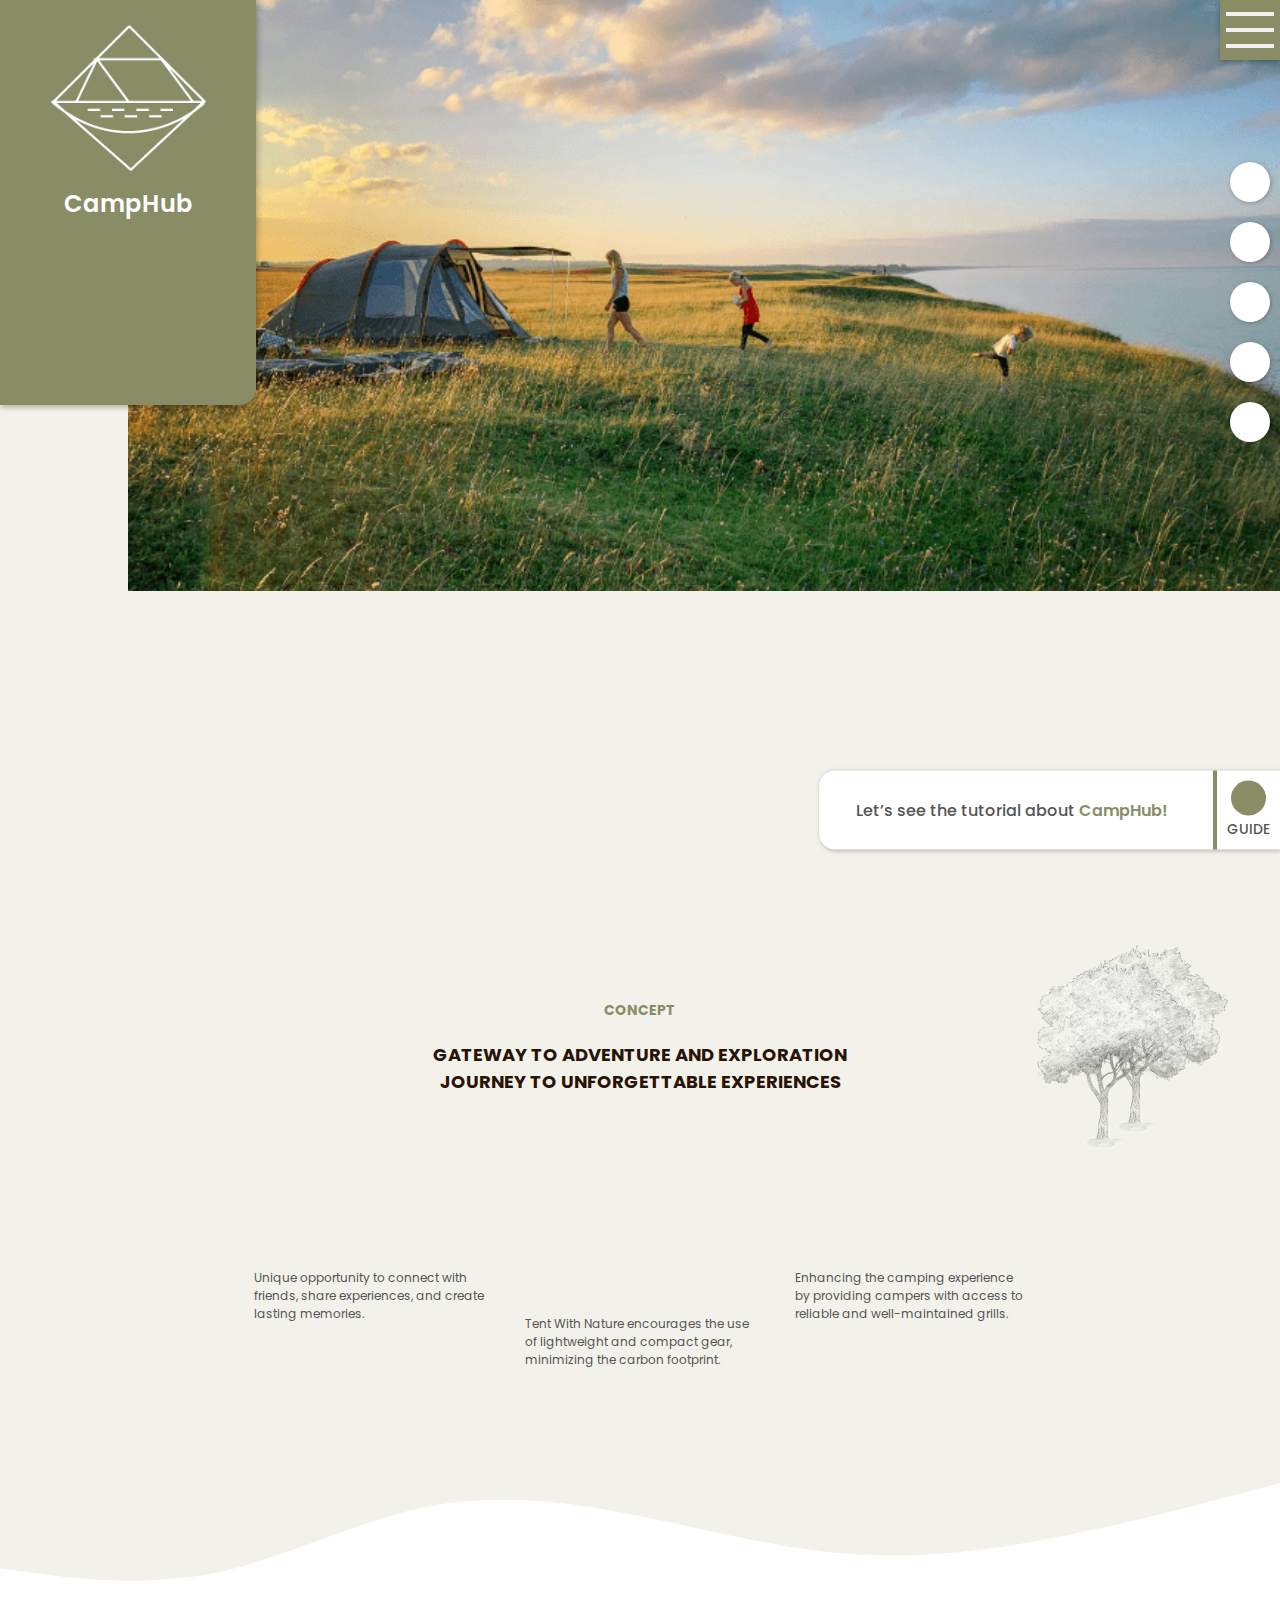
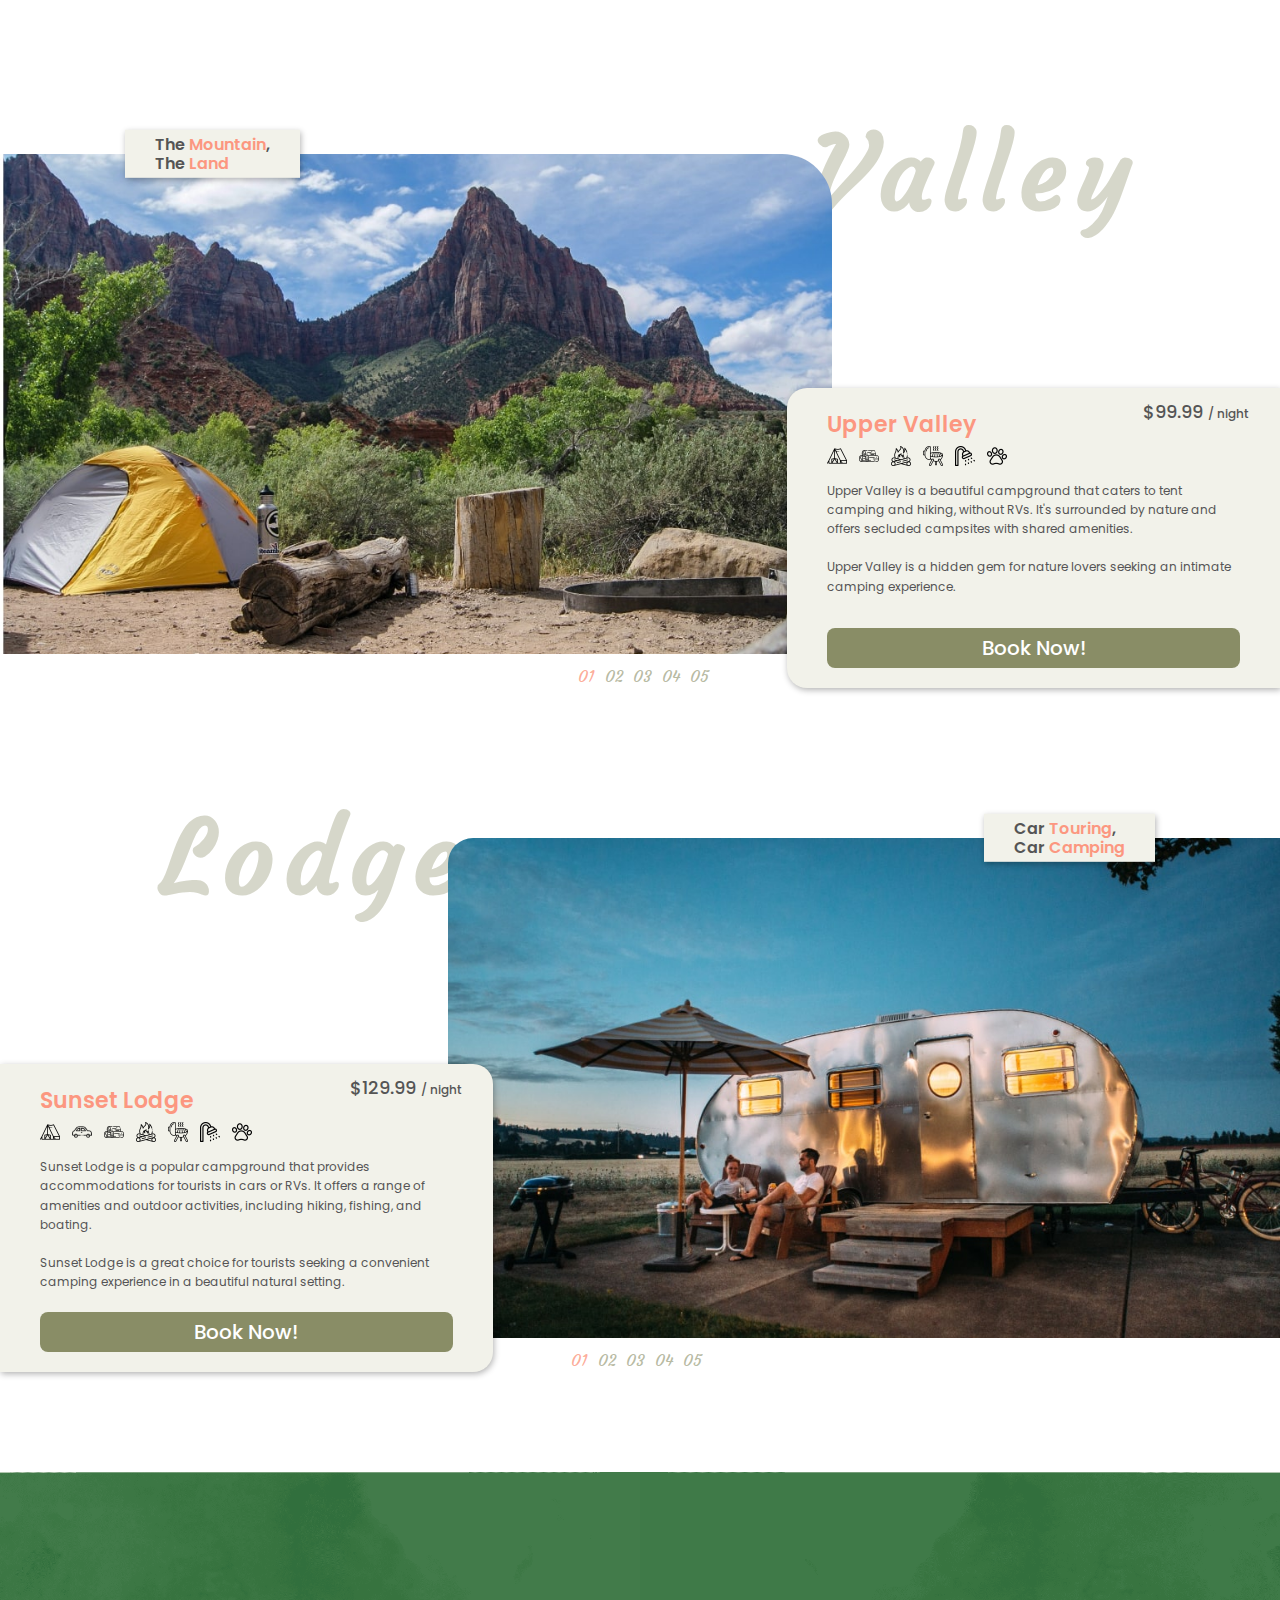
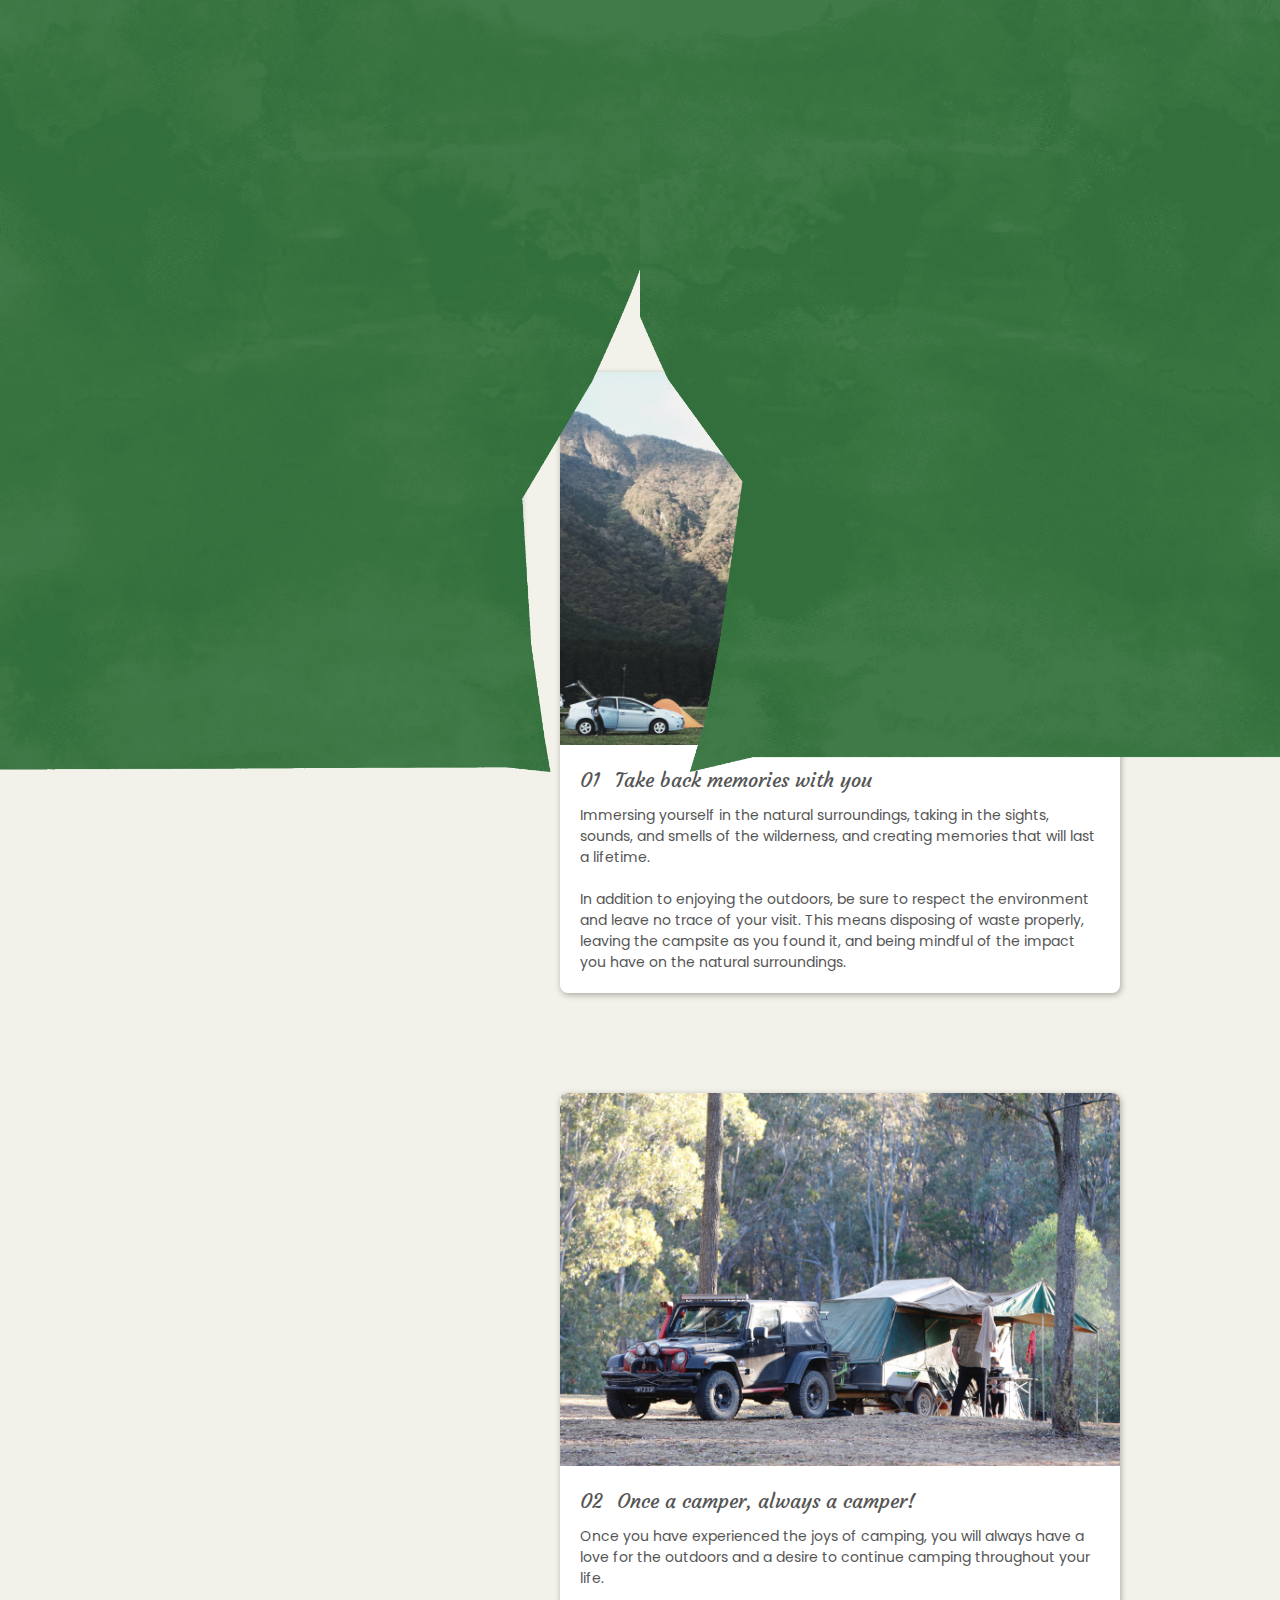
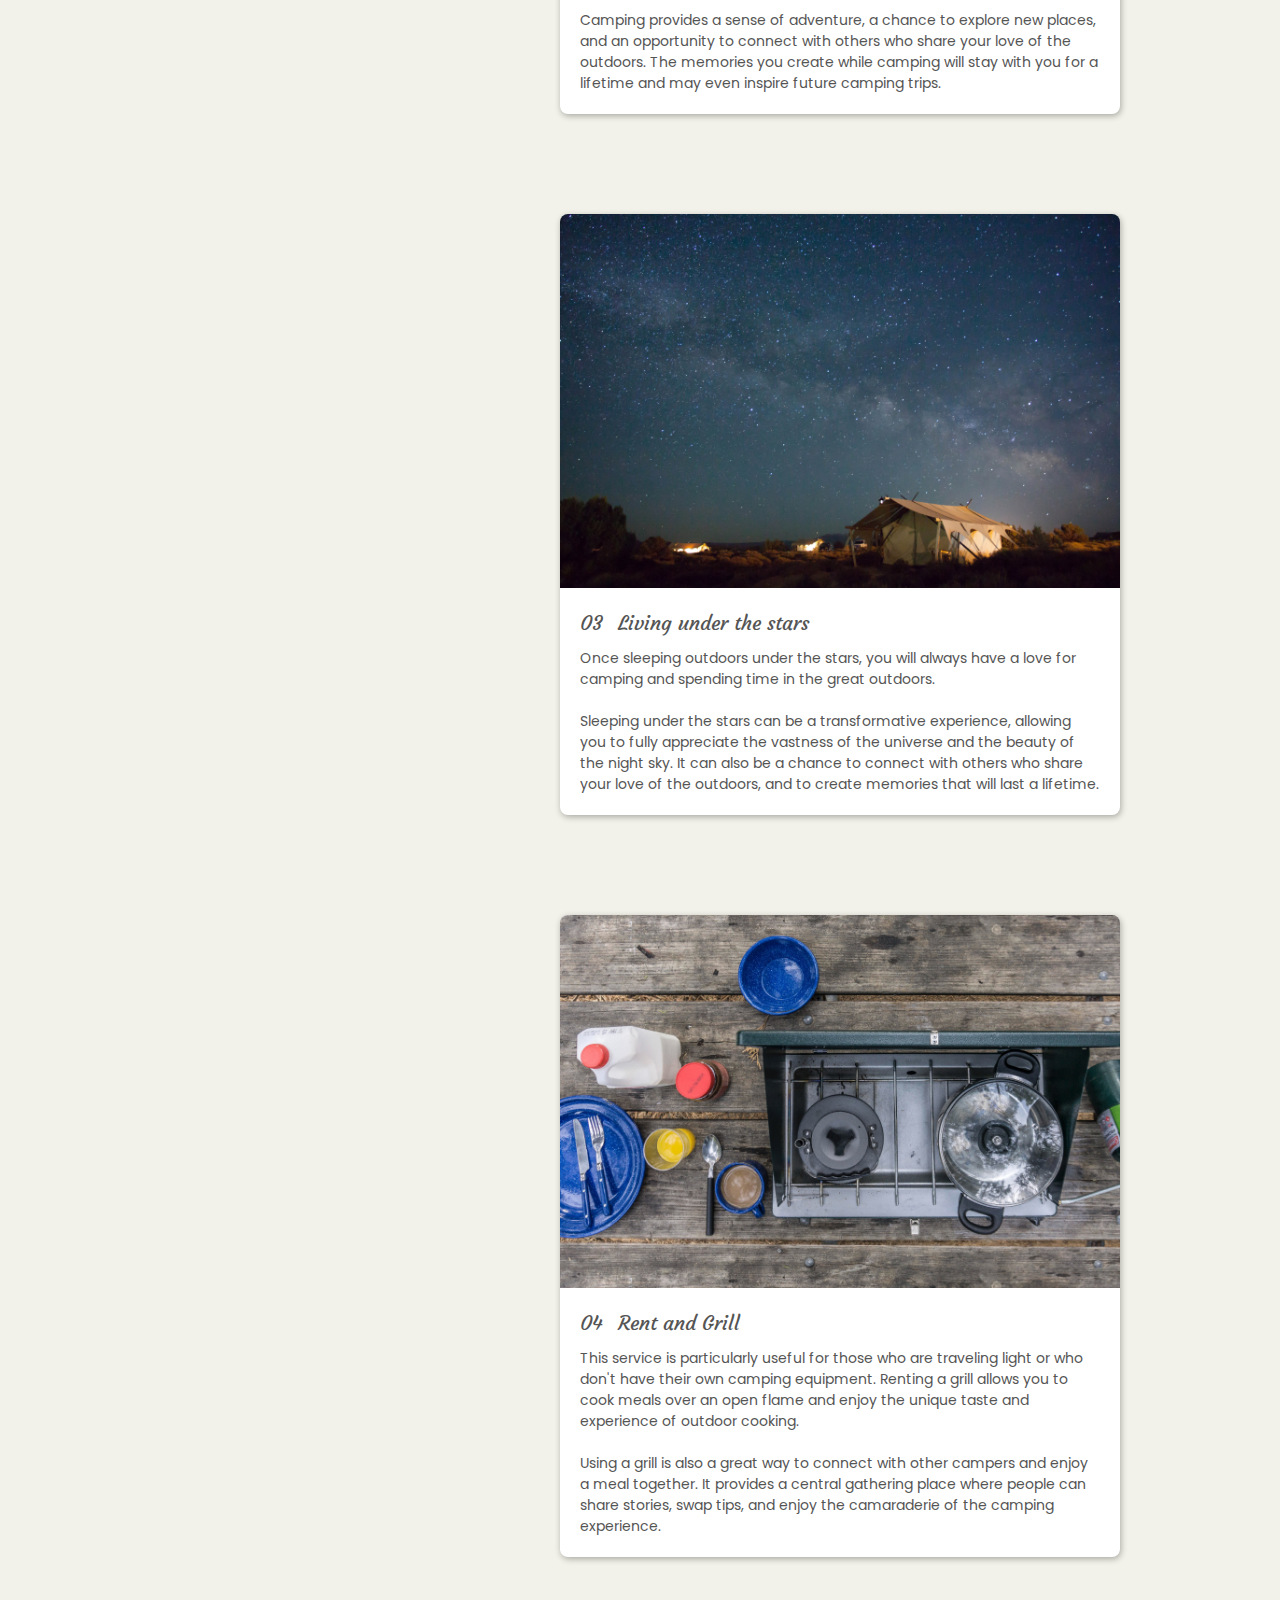
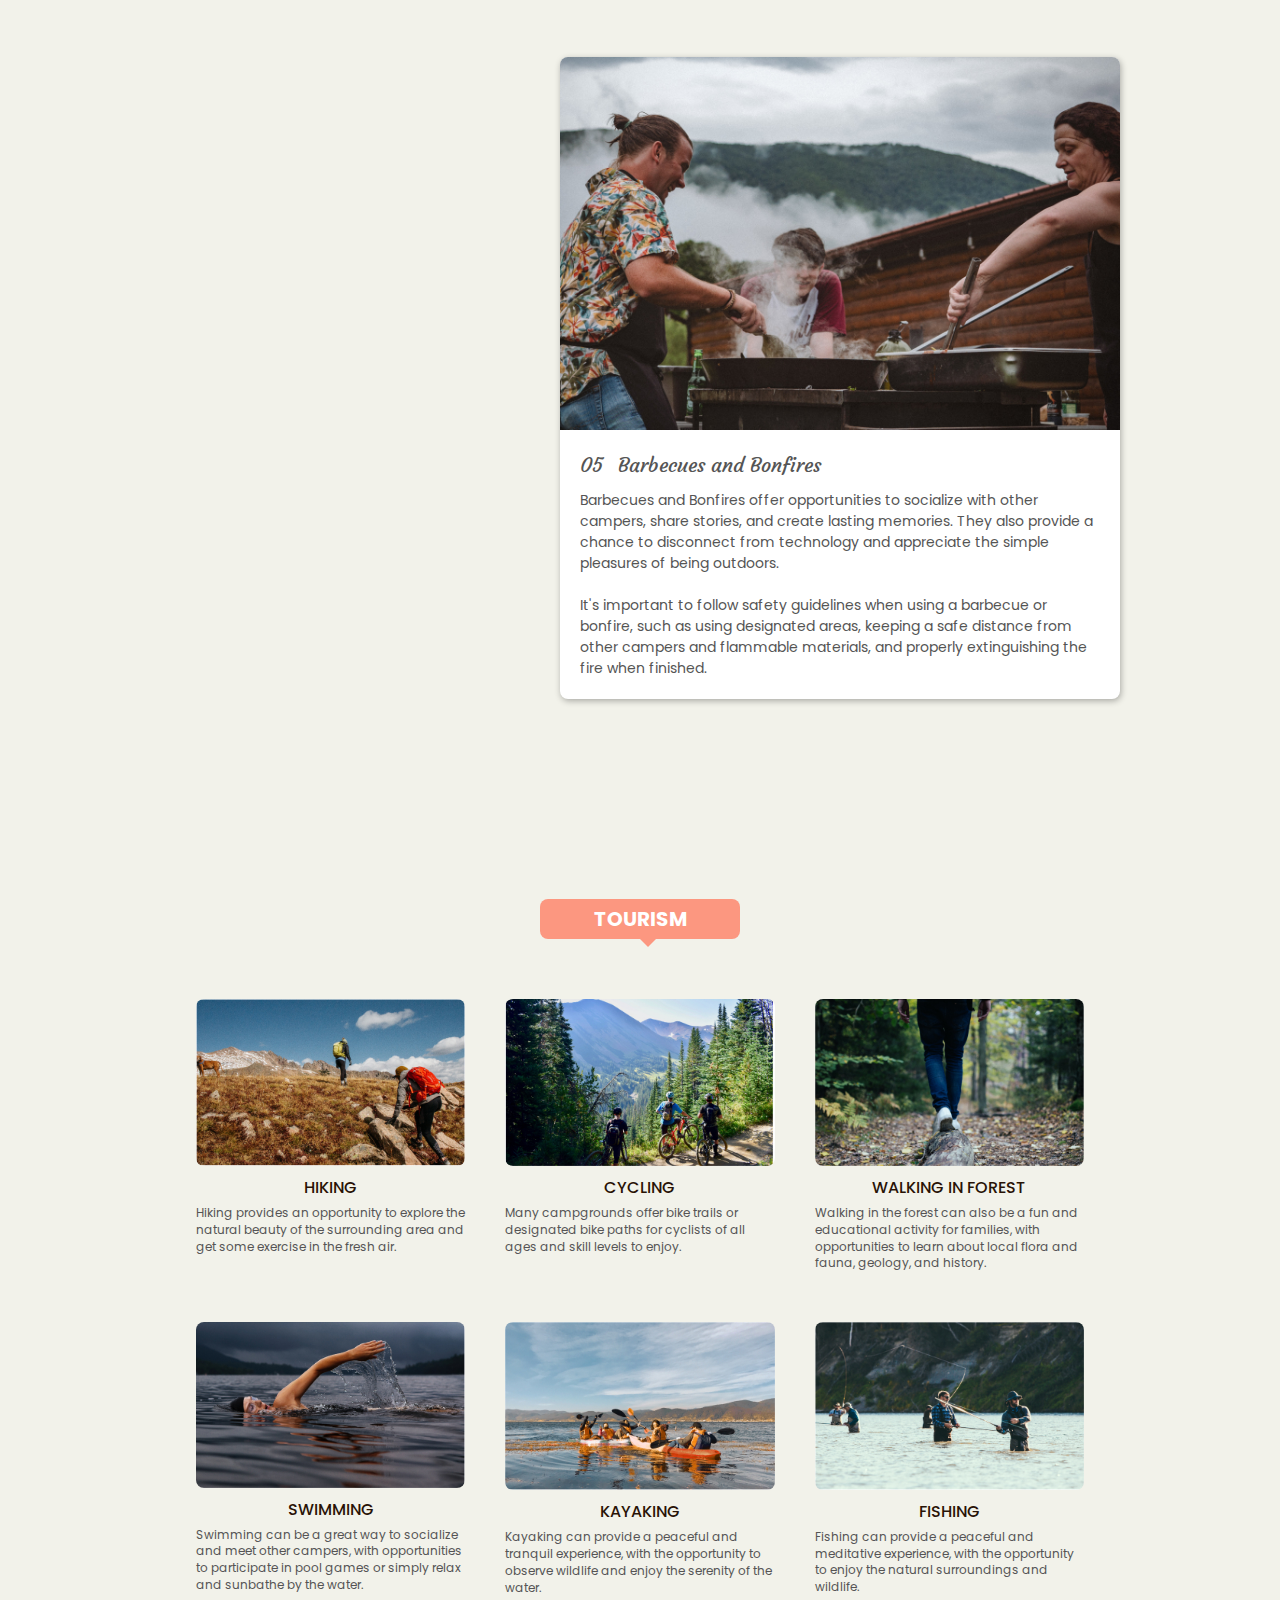
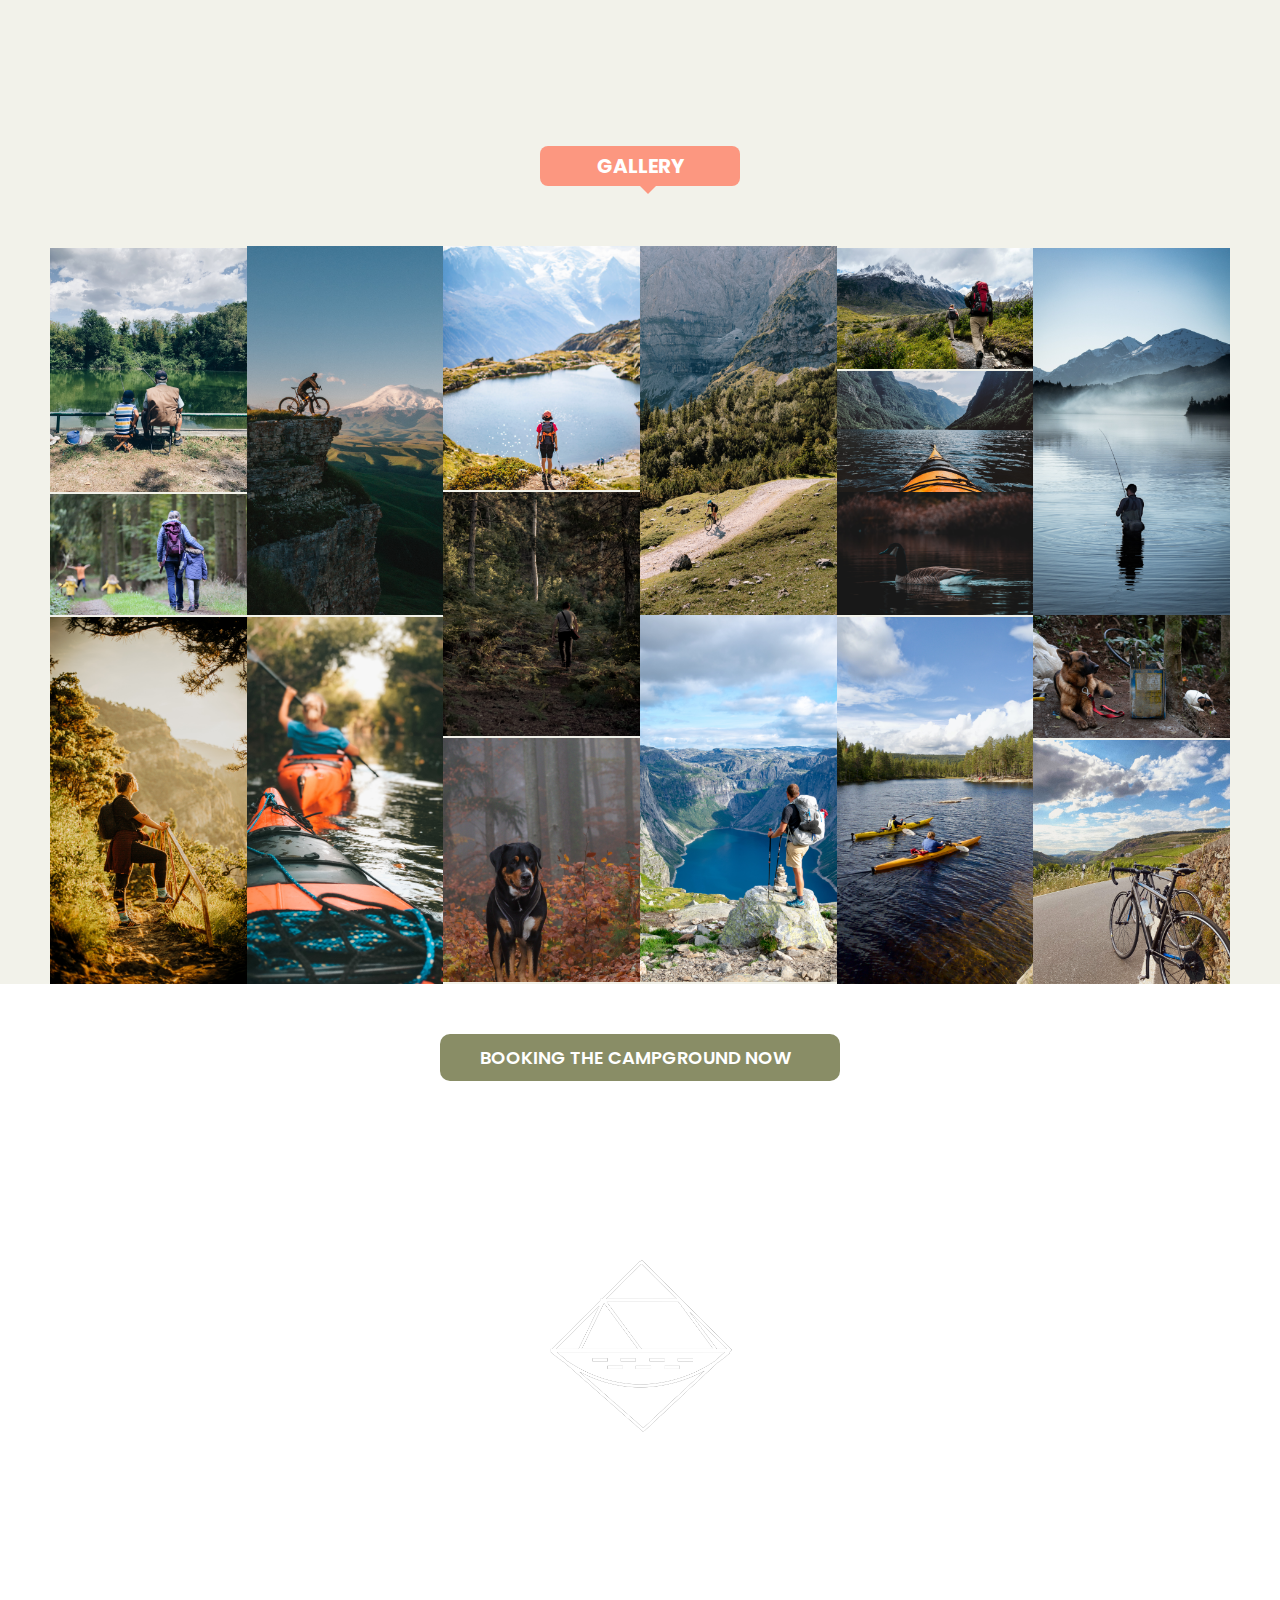
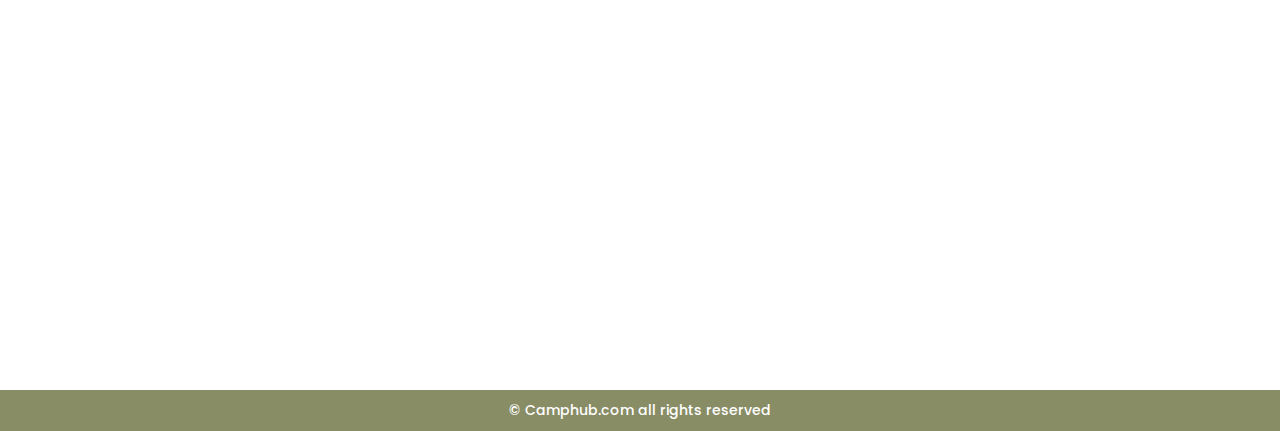
==== commit 3de1eb27: "update" ====
--- a/index.html
+++ b/index.html
@@ -43,7 +43,7 @@
                 media="(min-width:400px)"
                 srcset="./src/img/navigation/map.png"
               />
-              <img src="./src/img/navigation/map.png" alt="" />
+              <img src="./src/img/navigation/map.png" alt="map" />
             </picture>
           </li>
 
@@ -51,7 +51,7 @@
             <div class="navigation_header">
               <div class="navigation_header_content">
                 <div class="navigation_header_content_logo">
-                  <img src="./src/img/logo/logo-black.png" alt="" />
+                  <img src="./src/img/logo/logo-black.png" alt="logo-black" />
                 </div>
                 <h2 class="navigation_header_content_title">CampHub</h2>
               </div>
@@ -69,7 +69,10 @@
                   media="(min-width:400px)"
                   srcset="./src/img/navigation/navigation-home.webp"
                 />
-                <img src="./src/img/navigation/navigation-home.png" alt="" />
+                <img
+                  src="./src/img/navigation/navigation-home.png"
+                  alt="home"
+                />
               </picture>
               <div class="navigation_link_content">
                 <h2 class="navigation_link_content_title">Home</h2>
@@ -94,7 +97,10 @@
                   media="(min-width:400px)"
                   srcset="./src/img/navigation/navigation-rooms.webp"
                 />
-                <img src="./src/img/navigation/navigation-rooms.png" alt="" />
+                <img
+                  src="./src/img/navigation/navigation-rooms.png"
+                  alt="rooms"
+                />
               </picture>
               <div class="navigation_link_content">
                 <h2 class="navigation_link_content_title">Campgrounds</h2>
@@ -118,7 +124,7 @@
                 />
                 <img
                   src="./src/img/navigation/navigation-authentication.png"
-                  alt=""
+                  alt="authentication"
                 />
               </picture>
               <div class="navigation_link_content">
@@ -144,7 +150,10 @@
                   media="(min-width:400px)"
                   srcset="./src/img/navigation/navigation-account.webp"
                 />
-                <img src="./src/img/navigation/navigation-account.png" alt="" />
+                <img
+                  src="./src/img/navigation/navigation-account.png"
+                  alt="account"
+                />
               </picture>
               <div class="navigation_link_content">
                 <h2 class="navigation_link_content_title">Membership</h2>
@@ -166,7 +175,10 @@
                   media="(min-width:400px)"
                   srcset="./src/img/navigation/navigation-guide.webp"
                 />
-                <img src="./src/img/navigation/navigation-guide.png" alt="" />
+                <img
+                  src="./src/img/navigation/navigation-guide.png"
+                  alt="guide"
+                />
               </picture>
               <div class="navigation_link_content">
                 <h2 class="navigation_link_content_title">Guide</h2>
@@ -193,19 +205,22 @@
 
         <div class="landing_video">
           <div class="landing_video_frame">
-            <picture>
-              <source
-                media="(min-width:1000px)"
-                srcset="./src/img/home/landing/landing.png"
-              />
-
-              <source
-                media="(min-width:300px)"
-                srcset="./src/img/home/landing/landing.webp"
-              />
-
-              <img src="/src/img/home/landing/landing.png" alt="" />
-            </picture>
+            <div id="player">
+              <picture>
+                <source
+                  media="(min-width:400px)"
+                  srcset="./src/img/home/landing/landing.webp"
+                />
+                <source
+                  media="(min-width:100px)"
+                  srcset="./src/img/home/landing/landing.png"
+                />
+                <img
+                  src="./src/img/home/landing/landing.png"
+                  alt="landing lazy"
+                />
+              </picture>
+            </div>
           </div>
 
           <div class="landing_socials">
@@ -221,6 +236,9 @@
             <a href="#" class="landing_socials_icon">
               <i class="fa-brands fa-line"></i>
             </a>
+            <a href="#" class="landing_socials_icon">
+              <i class="fa-brands fa-youtube"></i>
+            </a>
           </div>
 
           <div class="landing_card">
@@ -246,7 +264,10 @@
               type="image/webp"
               srcset="./src/img/home/concept/concept-background-1.webp"
             />
-            <img src="./src/img/home/concept/concept-background-1.png" alt="" />
+            <img
+              src="./src/img/home/concept/concept-background-1.png"
+              alt="concept-background-1"
+            />
           </picture>
         </div>
         <div class="concept_background-tree">
@@ -255,7 +276,10 @@
               type="image/webp"
               srcset="./src/img/home/concept/concept-background-1.webp"
             />
-            <img src="./src/img/home/concept/concept-background-1.png" alt="" />
+            <img
+              src="./src/img/home/concept/concept-background-1.png"
+              alt="concept-background-1"
+            />
           </picture>
         </div>
         <div class="container">
@@ -294,7 +318,7 @@
                         />
                         <img
                           src="./src/img/home/concept/concept-1.png"
-                          alt=""
+                          alt="concept-1"
                         />
                       </picture>
                     </header>
@@ -331,7 +355,7 @@
                         />
                         <img
                           src="./src/img/home/concept/concept-2.png"
-                          alt=""
+                          alt="concept-2"
                         />
                       </picture>
                     </header>
@@ -368,7 +392,7 @@
                         />
                         <img
                           src="./src/img/home/concept/concept-3.png"
-                          alt=""
+                          alt="concept-3"
                         />
                       </picture>
                     </header>
@@ -385,7 +409,7 @@
           </div>
         </div>
         <div class="concept_background-wave">
-          <img src="./src/img/logo/wave/wave-2.svg" alt="" />
+          <img src="./src/img/logo/wave/wave-2.svg" alt="wave-2" />
         </div>
       </section>
 
@@ -413,7 +437,7 @@
                       />
                       <img
                         src="./src/img/campgrounds/rooms/room-1/room-1-1-min.jpg"
-                        alt=""
+                        alt="room-1-1"
                       />
                     </picture>
                   </div>
@@ -436,7 +460,7 @@
                       />
                       <img
                         src="./src/img/campgrounds/rooms/room-1/room-1-2-min.jpg"
-                        alt=""
+                        alt="room-1-2"
                       />
                     </picture>
                   </div>
@@ -459,7 +483,7 @@
                       />
                       <img
                         src="./src/img/campgrounds/rooms/room-1/room-1-3-min.jpg"
-                        alt=""
+                        alt="room-1-3"
                       />
                     </picture>
                   </div>
@@ -482,7 +506,7 @@
                       />
                       <img
                         src="./src/img/campgrounds/rooms/room-1/room-1-4-min.jpg"
-                        alt=""
+                        alt="room-1-4"
                       />
                     </picture>
                   </div>
@@ -505,7 +529,7 @@
                       />
                       <img
                         src="./src/img/campgrounds/rooms/room-1/room-1-5-min.jpg"
-                        alt=""
+                        alt="room-1-5"
                       />
                     </picture>
                   </div>
@@ -556,22 +580,28 @@
                 <div class="room_card_price">$99.99 <span>/ night</span></div>
                 <div class="room_card_features">
                   <div class="room_card_feature">
-                    <img src="./src/img/logo/icon/camping.png" alt="" />
+                    <img src="./src/img/logo/icon/camping.png" alt="camping" />
                   </div>
                   <div class="room_card_feature">
-                    <img src="./src/img/logo/icon/wood.png" alt="" />
+                    <img src="./src/img/logo/icon/wood.png" alt="wood" />
                   </div>
                   <div class="room_card_feature">
-                    <img src="./src/img/logo/icon/fire.png" alt="" />
+                    <img src="./src/img/logo/icon/fire.png" alt="fire" />
                   </div>
                   <div class="room_card_feature">
-                    <img src="./src/img/logo/icon/barbecue.png" alt="" />
+                    <img
+                      src="./src/img/logo/icon/barbecue.png"
+                      alt="barbecue"
+                    />
                   </div>
                   <div class="room_card_feature">
-                    <img src="./src/img/logo/icon/shower.png" alt="" />
+                    <img src="./src/img/logo/icon/shower.png" alt="shower" />
                   </div>
                   <div class="room_card_feature">
-                    <img src="./src/img/logo/icon/pawprint.png" alt="" />
+                    <img
+                      src="./src/img/logo/icon/pawprint.png"
+                      alt="pawprint"
+                    />
                   </div>
                 </div>
                 <p class="room_card_text">
@@ -615,7 +645,7 @@
                       />
                       <img
                         src="./src/img/campgrounds/rooms/room-2/room-2-1-min.jpg"
-                        alt=""
+                        alt="room-2-1"
                       />
                     </picture>
                   </div>
@@ -638,7 +668,7 @@
                       />
                       <img
                         src="./src/img/campgrounds/rooms/room-2/room-2-2-min.jpg"
-                        alt=""
+                        alt="room-2-2"
                       />
                     </picture>
                   </div>
@@ -661,7 +691,7 @@
                       />
                       <img
                         src="./src/img/campgrounds/rooms/room-2/room-2-3-min.jpg"
-                        alt=""
+                        alt="room-2-3"
                       />
                     </picture>
                   </div>
@@ -684,7 +714,7 @@
                       />
                       <img
                         src="./src/img/campgrounds/rooms/room-2/room-2-4-min.jpg"
-                        alt=""
+                        alt="room-2-4"
                       />
                     </picture>
                   </div>
@@ -707,7 +737,7 @@
                       />
                       <img
                         src="./src/img/campgrounds/rooms/room-2/room-2-5-min.jpg"
-                        alt=""
+                        alt="room-2-5"
                       />
                     </picture>
                   </div>
@@ -761,25 +791,31 @@
                 <div class="room_card_price">$129.99 <span>/ night</span></div>
                 <div class="room_card_features">
                   <div class="room_card_feature">
-                    <img src="./src/img/logo/icon/camping.png" alt="" />
+                    <img src="./src/img/logo/icon/camping.png" alt="camping" />
                   </div>
                   <div class="room_card_feature">
-                    <img src="./src/img/logo/icon/car.png" alt="" />
+                    <img src="./src/img/logo/icon/car.png" alt="car" />
                   </div>
                   <div class="room_card_feature">
-                    <img src="./src/img/logo/icon/wood.png" alt="" />
+                    <img src="./src/img/logo/icon/wood.png" alt="wood" />
                   </div>
                   <div class="room_card_feature">
-                    <img src="./src/img/logo/icon/fire.png" alt="" />
+                    <img src="./src/img/logo/icon/fire.png" alt="fire" />
                   </div>
                   <div class="room_card_feature">
-                    <img src="./src/img/logo/icon/barbecue.png" alt="" />
+                    <img
+                      src="./src/img/logo/icon/barbecue.png"
+                      alt="barbecue"
+                    />
                   </div>
                   <div class="room_card_feature">
-                    <img src="./src/img/logo/icon/shower.png" alt="" />
+                    <img src="./src/img/logo/icon/shower.png" alt="shower" />
                   </div>
                   <div class="room_card_feature">
-                    <img src="./src/img/logo/icon/pawprint.png" alt="" />
+                    <img
+                      src="./src/img/logo/icon/pawprint.png"
+                      alt="pawprint"
+                    />
                   </div>
                 </div>
                 <p class="room_card_text">
@@ -809,7 +845,7 @@
           >
             <img
               src="./src/img/home/recommend/course_curtain_l@2x.png"
-              alt=""
+              alt="curtain"
             />
           </div>
           <div
@@ -817,7 +853,7 @@
           >
             <img
               src="./src/img/home/recommend/course_curtain_r@2x.png"
-              alt=""
+              alt="curtain"
             />
           </div>
         </div>
@@ -830,7 +866,7 @@
             class="recommend_background-car_smoke"
             alt=""
           />
-          <img src="./src/img/home/recommend/car.png" alt="" />
+          <img src="./src/img/home/recommend/car.png" alt="car" />
         </div>
 
         <div class="container">
@@ -898,7 +934,7 @@
                         />
                         <img
                           src="./src/img/home/recommend/recommend-1.jpg"
-                          alt=""
+                          alt="recommend-1"
                         />
                       </picture>
                     </div>
@@ -938,7 +974,7 @@
                         />
                         <img
                           src="./src/img/home/recommend/recommend-2.jpg"
-                          alt=""
+                          alt="recommend-2"
                         />
                       </picture>
                     </div>
@@ -978,7 +1014,7 @@
                         />
                         <img
                           src="./src/img/home/recommend/recommend-3.jpg"
-                          alt=""
+                          alt="recommend-3"
                         />
                       </picture>
                     </div>
@@ -1019,7 +1055,7 @@
                         />
                         <img
                           src="./src/img/home/recommend/recommend-4.jpg"
-                          alt=""
+                          alt="recommend-4"
                         />
                       </picture>
                     </div>
@@ -1060,7 +1096,7 @@
                         />
                         <img
                           src="./src/img/home/recommend/recommend-5.jpg"
-                          alt=""
+                          alt="recommend-5"
                         />
                       </picture>
                     </div>
@@ -1101,7 +1137,7 @@
               <div class="header_bubble_triangle"></div>
             </div>
             <div class="tourism_content">
-              <div class="tourism_content_cards row row-col-1 row-cols-xl-3">
+              <div class="tourism_content_cards row row-cols-2 row-cols-xl-3">
                 <div class="col">
                   <div class="tourism_content_card">
                     <div class="tourism_content_card_header">
@@ -1113,7 +1149,7 @@
                           />
                           <img
                             src="./src/img/home/tourism/tourism-hike.jpg"
-                            alt=""
+                            alt="hike"
                           />
                         </picture>
                       </div>
@@ -1140,7 +1176,7 @@
                           />
                           <img
                             src="./src/img/home/tourism/tourism-cycle.jpg"
-                            alt=""
+                            alt="cycle"
                           />
                         </picture>
                       </div>
@@ -1169,7 +1205,7 @@
                           />
                           <img
                             src="./src/img/home/tourism/tourism-walk.jpg"
-                            alt=""
+                            alt="walk"
                           />
                         </picture>
                       </div>
@@ -1198,7 +1234,7 @@
                           />
                           <img
                             src="./src/img/home/tourism/tourism-swim.jpg"
-                            alt=""
+                            alt="swim"
                           />
                         </picture>
                       </div>
@@ -1227,7 +1263,7 @@
                           />
                           <img
                             src="./src/img/home/tourism/tourism-kayak.jpg"
-                            alt=""
+                            alt="kayak"
                           />
                         </picture>
                       </div>
@@ -1256,7 +1292,7 @@
                           />
                           <img
                             src="./src/img/home/tourism/tourism-fishing.jpg"
-                            alt=""
+                            alt="fishing"
                           />
                         </picture>
                       </div>
@@ -1297,7 +1333,7 @@
                 />
                 <img
                   src="./src/img/home/tourism-gallery/hike/hike-1.png"
-                  alt=""
+                  alt="hike-1"
                 />
               </picture>
             </div>
@@ -1314,7 +1350,7 @@
                 />
                 <img
                   src="./src/img/home/tourism-gallery/hike/hike-2.png"
-                  alt=""
+                  alt="hike-2"
                 />
               </picture>
             </div>
@@ -1331,7 +1367,7 @@
                 />
                 <img
                   src="./src/img/home/tourism-gallery/hike/hike-3.png"
-                  alt=""
+                  alt="hike-3"
                 />
               </picture>
             </div>
@@ -1348,7 +1384,7 @@
                 />
                 <img
                   src="./src/img/home/tourism-gallery/cycle/cycle-1.png"
-                  alt=""
+                  alt="cycle-1"
                 />
               </picture>
             </div>
@@ -1365,7 +1401,7 @@
                 />
                 <img
                   src="./src/img/home/tourism-gallery/cycle/cycle-2.png"
-                  alt=""
+                  alt="cycle-2"
                 />
               </picture>
             </div>
@@ -1382,7 +1418,7 @@
                 />
                 <img
                   src="./src/img/home/tourism-gallery/cycle/cycle-3.png"
-                  alt=""
+                  alt="cycle-3"
                 />
               </picture>
             </div>
@@ -1399,7 +1435,7 @@
                 />
                 <img
                   src="./src/img/home/tourism-gallery/walk/walk-1.png"
-                  alt=""
+                  alt="walk-1"
                 />
               </picture>
             </div>
@@ -1416,7 +1452,7 @@
                 />
                 <img
                   src="./src/img/home/tourism-gallery/walk/walk-2.png"
-                  alt=""
+                  alt="walk-2"
                 />
               </picture>
             </div>
@@ -1433,7 +1469,7 @@
                 />
                 <img
                   src="./src/img/home/tourism-gallery/walk/walk-3.png"
-                  alt=""
+                  alt="walk-3"
                 />
               </picture>
             </div>
@@ -1450,7 +1486,7 @@
                 />
                 <img
                   src="./src/img/home/tourism-gallery/walk/walk-4.png"
-                  alt=""
+                  alt="walk-4"
                 />
               </picture>
             </div>
@@ -1467,7 +1503,7 @@
                 />
                 <img
                   src="./src/img/home/tourism-gallery/walk/walk-5.png"
-                  alt=""
+                  alt="walk-5"
                 />
               </picture>
             </div>
@@ -1484,7 +1520,7 @@
                 />
                 <img
                   src="./src/img/home/tourism-gallery/swim/swim-1.png"
-                  alt=""
+                  alt="swim-1"
                 />
               </picture>
             </div>
@@ -1501,7 +1537,7 @@
                 />
                 <img
                   src="./src/img/home/tourism-gallery/kayak/kayak-1.png"
-                  alt=""
+                  alt="kayak-1"
                 />
               </picture>
             </div>
@@ -1518,7 +1554,7 @@
                 />
                 <img
                   src="./src/img/home/tourism-gallery/kayak/kayak-2.png"
-                  alt=""
+                  alt="kayak-2"
                 />
               </picture>
             </div>
@@ -1535,7 +1571,7 @@
                 />
                 <img
                   src="./src/img/home/tourism-gallery/kayak/kayak-3.png"
-                  alt=""
+                  alt="kayak-3"
                 />
               </picture>
             </div>
@@ -1552,7 +1588,7 @@
                 />
                 <img
                   src="./src/img/home/tourism-gallery/fishing/fishing-1.png"
-                  alt=""
+                  alt="fishing-1"
                 />
               </picture>
             </div>
@@ -1569,7 +1605,7 @@
                 />
                 <img
                   src="./src/img/home/tourism-gallery/fishing/fishing-2.png"
-                  alt=""
+                  alt="fishing-2"
                 />
               </picture>
             </div>
@@ -1590,7 +1626,7 @@
     <footer class="footer">
       <div class="footer_logo">
         <div class="footer_logo_pic">
-          <img src="./src/img/logo/logo-white.png" alt="" />
+          <img src="./src/img/logo/logo-white.png" alt="logo-white" />
         </div>
         <h2 class="footer_logo_title">CampHub</h2>
       </div>
@@ -1605,5 +1641,43 @@
       </div>
       <div class="footer_copyright">&#169; Camphub.com all rights reserved</div>
     </footer>
+
+    <script>
+      // 2. This code loads the IFrame Player API code asynchronously.
+      var tag = document.createElement("script");
+
+      tag.src = "https://www.youtube.com/iframe_api";
+      var firstScriptTag = document.getElementsByTagName("script")[0];
+      firstScriptTag.parentNode.insertBefore(tag, firstScriptTag);
+
+      // 3. This function creates an <iframe> (and YouTube player)
+      //    after the API code downloads.
+      var player;
+      function onYouTubeIframeAPIReady() {
+        player = new YT.Player("player", {
+          videoId: "hOx_XnVLJU0",
+          playerVars: {
+            controls: 0,
+            autoplay: 1,
+            loop: 1,
+            playlist: "hOx_XnVLJU0",
+          },
+          events: {
+            onReady: onPlayerReady,
+          },
+        });
+      }
+
+      // 4. The API will call this function when the video player is ready.
+      function onPlayerReady(event) {
+        event.target.mute();
+        event.target.playVideo();
+      }
+
+      var done = false;
+      function stopVideo() {
+        player.stopVideo();
+      }
+    </script>
   </body>
 </html>
--- a/src/css/home.css
+++ b/src/css/home.css
@@ -11,6 +11,7 @@
 
 .landing {
   position: relative;
+  height: 65vh;
 }
 
 .landing_logo {
@@ -19,34 +20,49 @@
   left: 0;
   z-index: 1;
 
-  width: 22%;
+  width: 30%;
   border-bottom-right-radius: 8px;
   background-color: var(--color-green-1);
-  box-shadow: var(--box-shadow-1);
-
-  height: 50%;
+
+  height: 30%;
 }
 
 .landing_logo_title {
   text-align: center;
   color: #fff;
   font-weight: 600;
-
-  font-size: 14px;
+  font-size: 16px;
 }
 
 .landing_video {
   position: relative;
+  height: 100%;
+}
+
+.landing_video_frame {
+  height: 100%;
+  overflow: hidden;
+}
+
+.landing_video_frame iframe {
+  position: relative;
+  top: -12%;
+  width: 100%;
+  height: 100%;
+  pointer-events: none;
+
+  transform: scale(3);
 }
 
 .landing_socials {
   position: absolute;
-  top: 25%;
-  right: calc(1%);
+  top: 20%;
+  right: 5px;
   z-index: 1;
 
   display: flex;
   flex-direction: column;
+  gap: 15px;
 }
 
 .landing_socials_icon {
@@ -58,10 +74,9 @@
   align-items: center;
   justify-content: center;
 
-  width: 20px;
-  height: 20px;
-  font-size: 10px;
-  margin-bottom: calc(25%);
+  width: 35px;
+  height: 35px;
+  font-size: 16px;
 }
 
 .landing_socials_icon:nth-child(1) {
@@ -72,6 +87,9 @@
 }
 .landing_socials_icon:nth-child(4) {
   color: #00b900;
+}
+.landing_socials_icon:nth-child(5) {
+  color: #ff0000;
 }
 
 .landing_card {
@@ -85,16 +103,17 @@
   display: flex;
   align-items: center;
 
-  width: 65%;
+  width: 70%;
   border-top-left-radius: 8px;
   border-bottom-left-radius: 8px;
 }
 
 .landing_card_text {
   flex-grow: 1;
-  font-size: 9px;
+  font-size: 10px;
   font-weight: 500;
-  padding-left: 4%;
+  padding-left: 20px;
+  padding-right: 10px;
 }
 
 .landing_card_text a {
@@ -107,7 +126,7 @@
   flex-direction: column;
   align-items: center;
   border-left: 2px solid var(--color-green-1);
-  padding: 2.5% 4%;
+  padding: 10px;
 }
 
 .landing_card_link_icon {
@@ -118,15 +137,15 @@
   justify-content: center;
   color: #fff;
 
-  width: 15px;
-  height: 15px;
-  font-size: 8px;
+  width: 20px;
+  height: 20px;
+  font-size: 10px;
   margin-bottom: 3px;
 }
 
 .landing_card_link_text {
   font-weight: 500;
-  font-size: 8px;
+  font-size: 9px;
 }
 
 @media screen and (min-width: 1200px) {
@@ -137,7 +156,8 @@
   .landing_logo {
     width: 20%;
     height: 45%;
-    border-bottom-right-radius: 20px;
+    border-bottom-right-radius: 16px;
+    box-shadow: var(--box-shadow-1);
   }
 
   .landing_logo_title {
@@ -153,6 +173,14 @@
   .landing_video_frame {
     border-bottom-left-radius: calc(100px);
     overflow: hidden;
+    aspect-ratio: auto;
+  }
+
+  .landing_video_frame iframe {
+    top: -10%;
+    width: 100%;
+    height: 100vh;
+    transform: scale(1);
   }
 
   .landing_video_frame,
@@ -161,11 +189,15 @@
     height: 100%;
   }
 
+  .landing_socials {
+    right: 10px;
+    gap: 20px;
+  }
+
   .landing_socials_icon {
     width: 40px;
     height: 40px;
     font-size: 18px;
-    margin-bottom: calc(10px + 10%);
   }
 
   .landing_socials_icon i {
@@ -177,7 +209,7 @@
   }
 
   .landing_card {
-    width: 35%;
+    width: 40%;
     border-top-left-radius: 16px;
     border-bottom-left-radius: 16px;
   }
@@ -269,8 +301,8 @@
 .concept_title span {
   display: block;
   color: var(--color-green-1);
-  font-size: 8px;
-  margin-bottom: 1.5%;
+  font-size: 10px;
+  margin-bottom: 10px;
 }
 
 .concept_content {
@@ -328,7 +360,7 @@
 }
 
 .concept_content_card_text {
-  font-size: 8px;
+  font-size: 9px;
   text-align: center;
 }
 
@@ -365,6 +397,7 @@
 
   .concept_title span {
     font-size: 14px;
+    margin-bottom: 20px;
   }
 
   .concept_content {
@@ -373,7 +406,7 @@
   }
 
   .concept_content_cards {
-    margin-top: 120px;
+    margin-top: 140px;
   }
 
   .concept_content_card {
@@ -382,8 +415,8 @@
 
   .concept_content_card_title {
     width: 100%;
-    padding: 10px 20px;
-    border-radius: 16px;
+    padding: 6px 12px;
+    border-radius: 12px;
     font-size: 12px;
     letter-spacing: 0.6px;
     opacity: 0;
@@ -462,7 +495,7 @@
 
 /* Rooms */
 .section-rooms {
-  padding: 80px 0;
+  padding: 60px 0;
 }
 
 .room {
@@ -1297,7 +1330,7 @@
 }
 
 .tourism_content_card_pic {
-  margin-bottom: 10px;
+  margin-bottom: 3px;
   border-radius: 8px;
   overflow: hidden;
 
@@ -1306,17 +1339,17 @@
 }
 
 .tourism_content_card_content_title {
-  font-size: 16px;
+  font-size: 14px;
   text-align: center;
   font-weight: 500;
   color: var(--color-black-1);
   text-transform: uppercase;
-  margin-bottom: 5px;
+  margin-bottom: 3px;
 }
 
 .tourism_content_card_content_text {
-  font-size: 10px;
-  text-align: center;
+  font-size: 9px;
+  text-align: left;
 }
 
 @media screen and (min-width: 1200px) {
@@ -1346,6 +1379,7 @@
 
   .tourism_content_card_content_title {
     font-size: 16px;
+    margin-bottom: 5px;
   }
 
   .tourism_content_card_content_text {
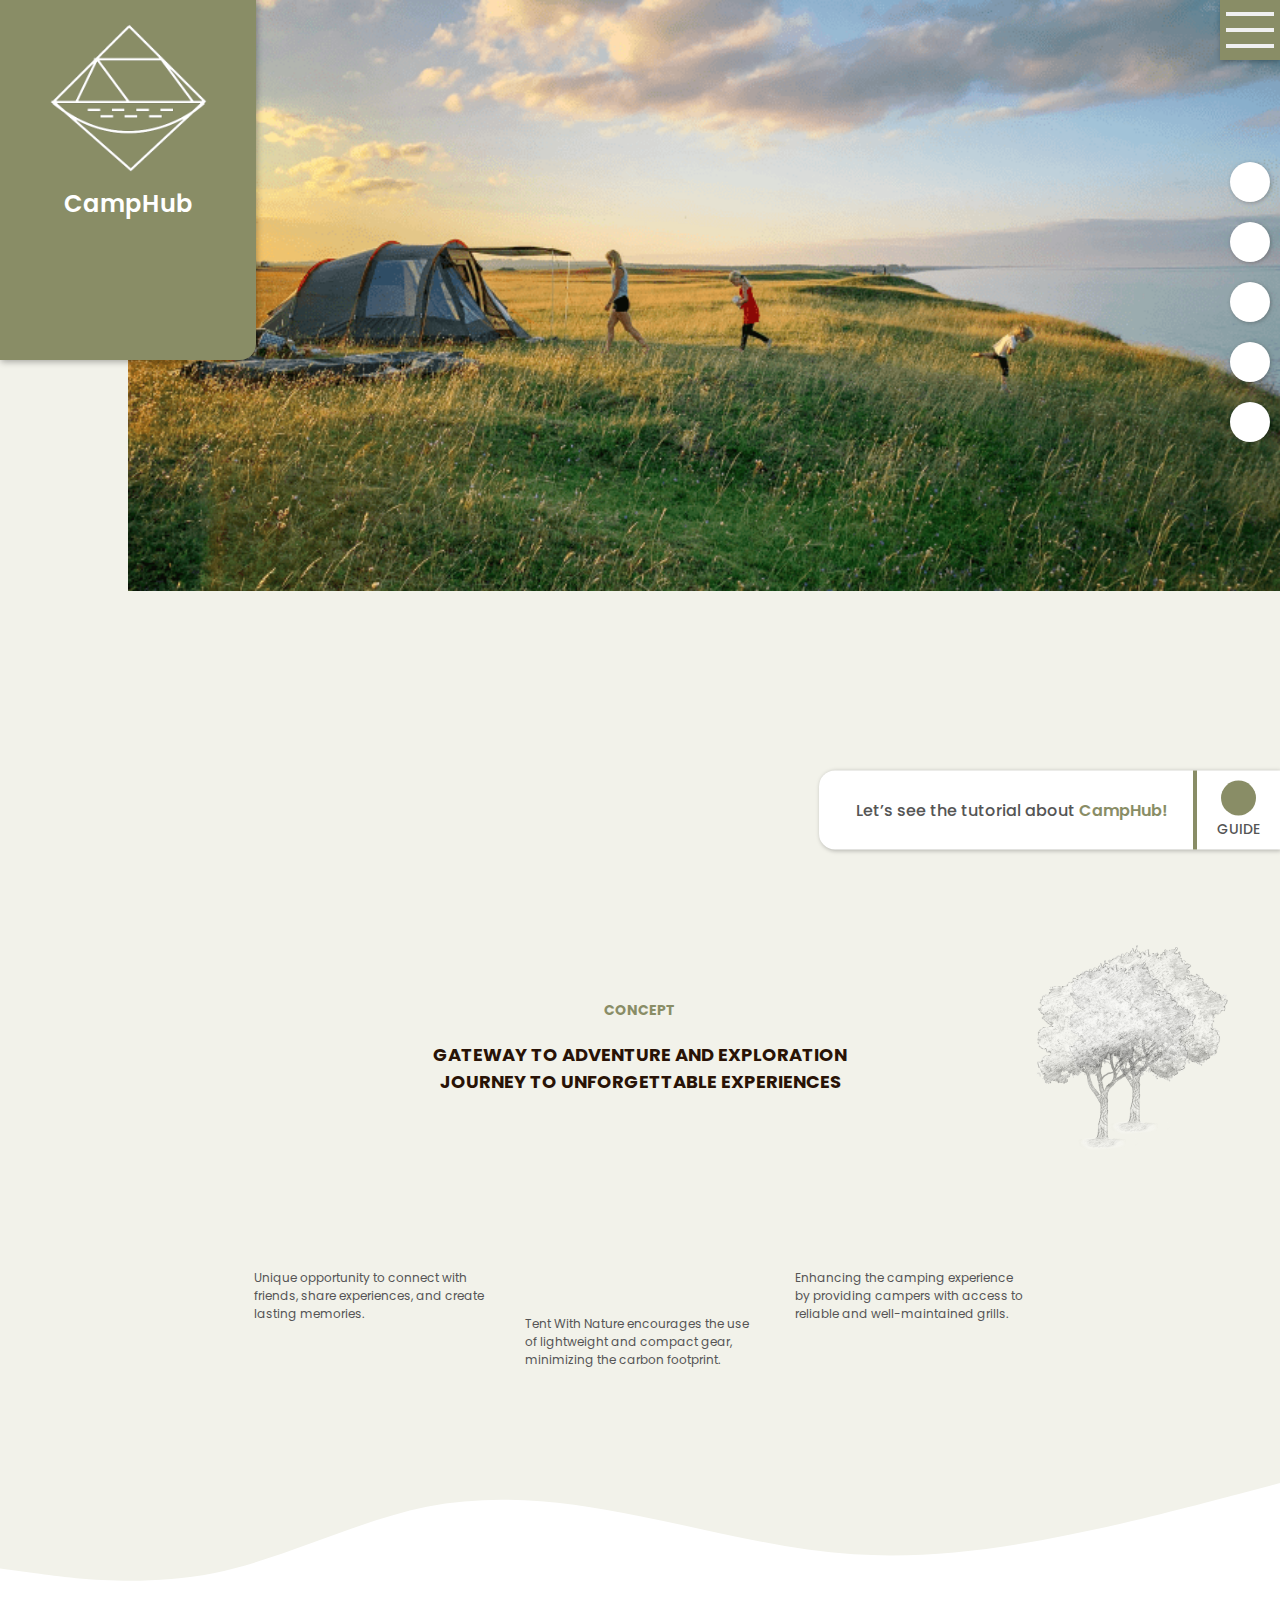
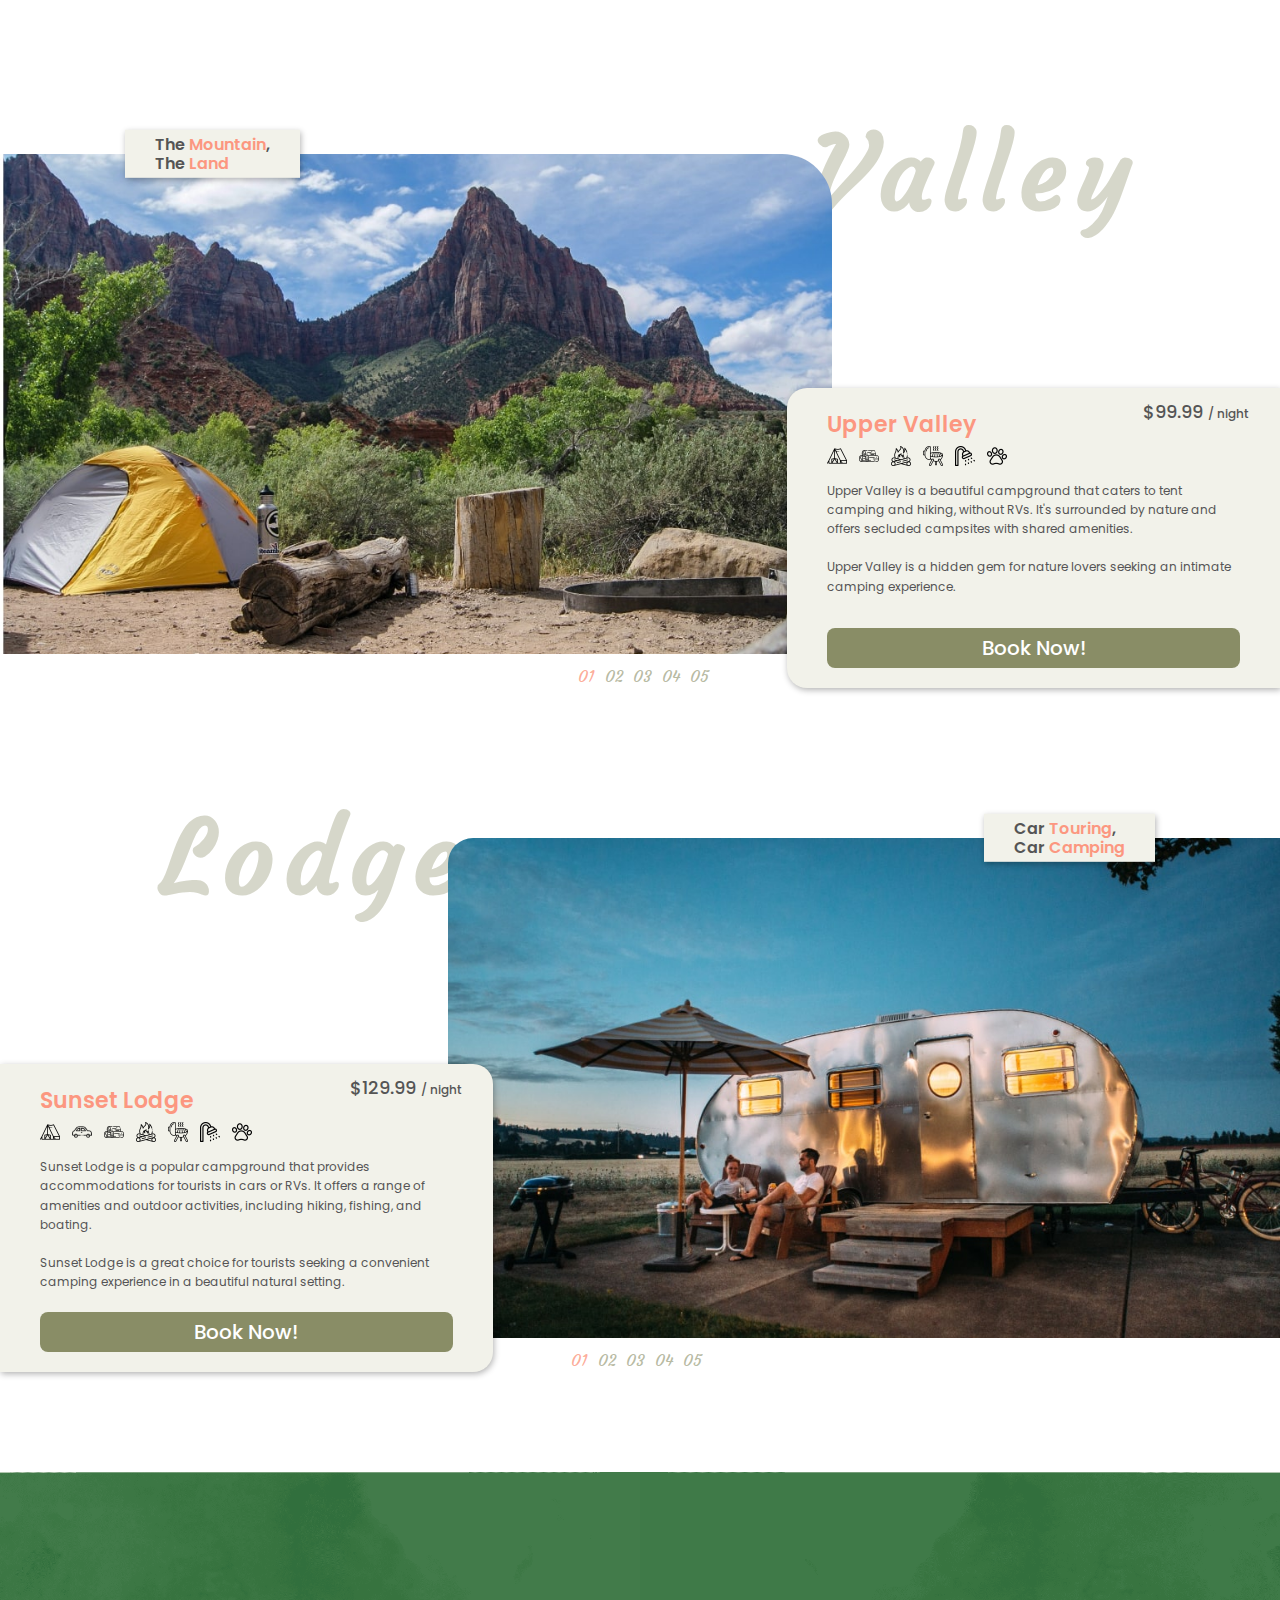
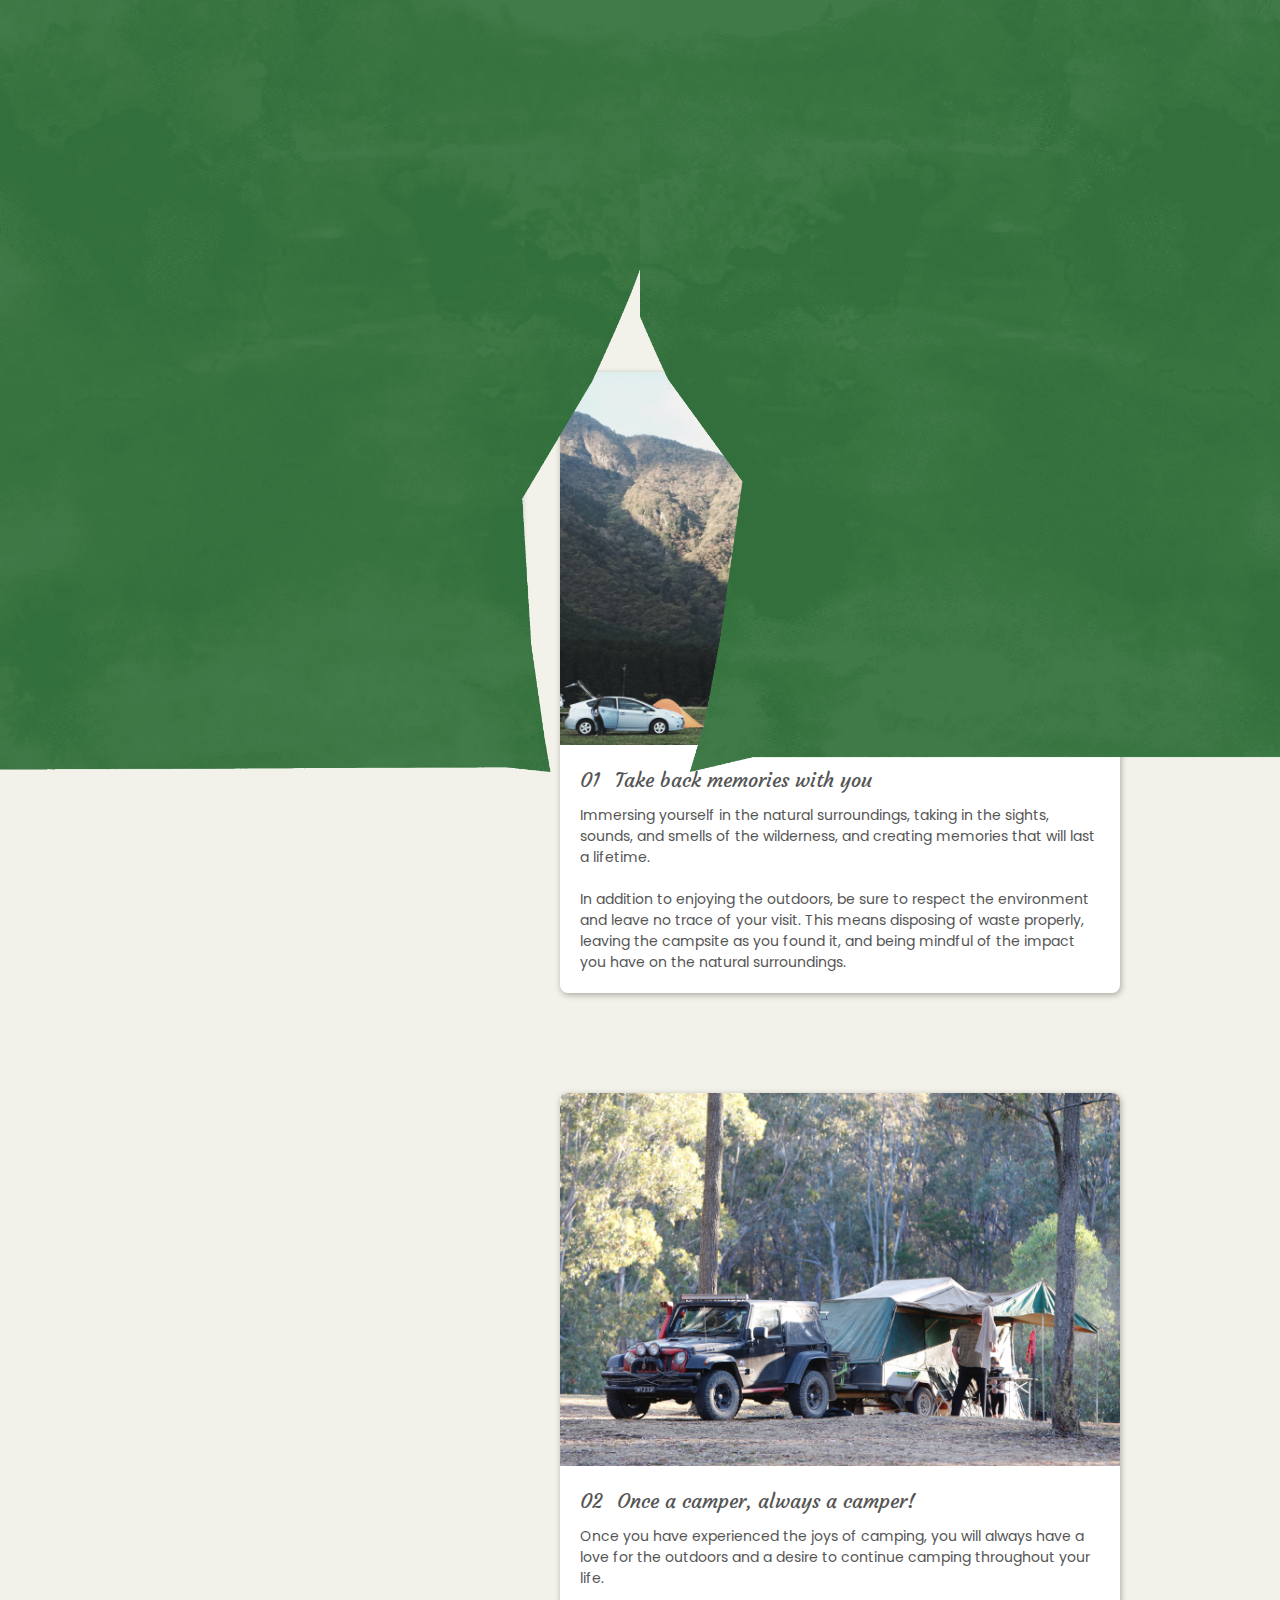
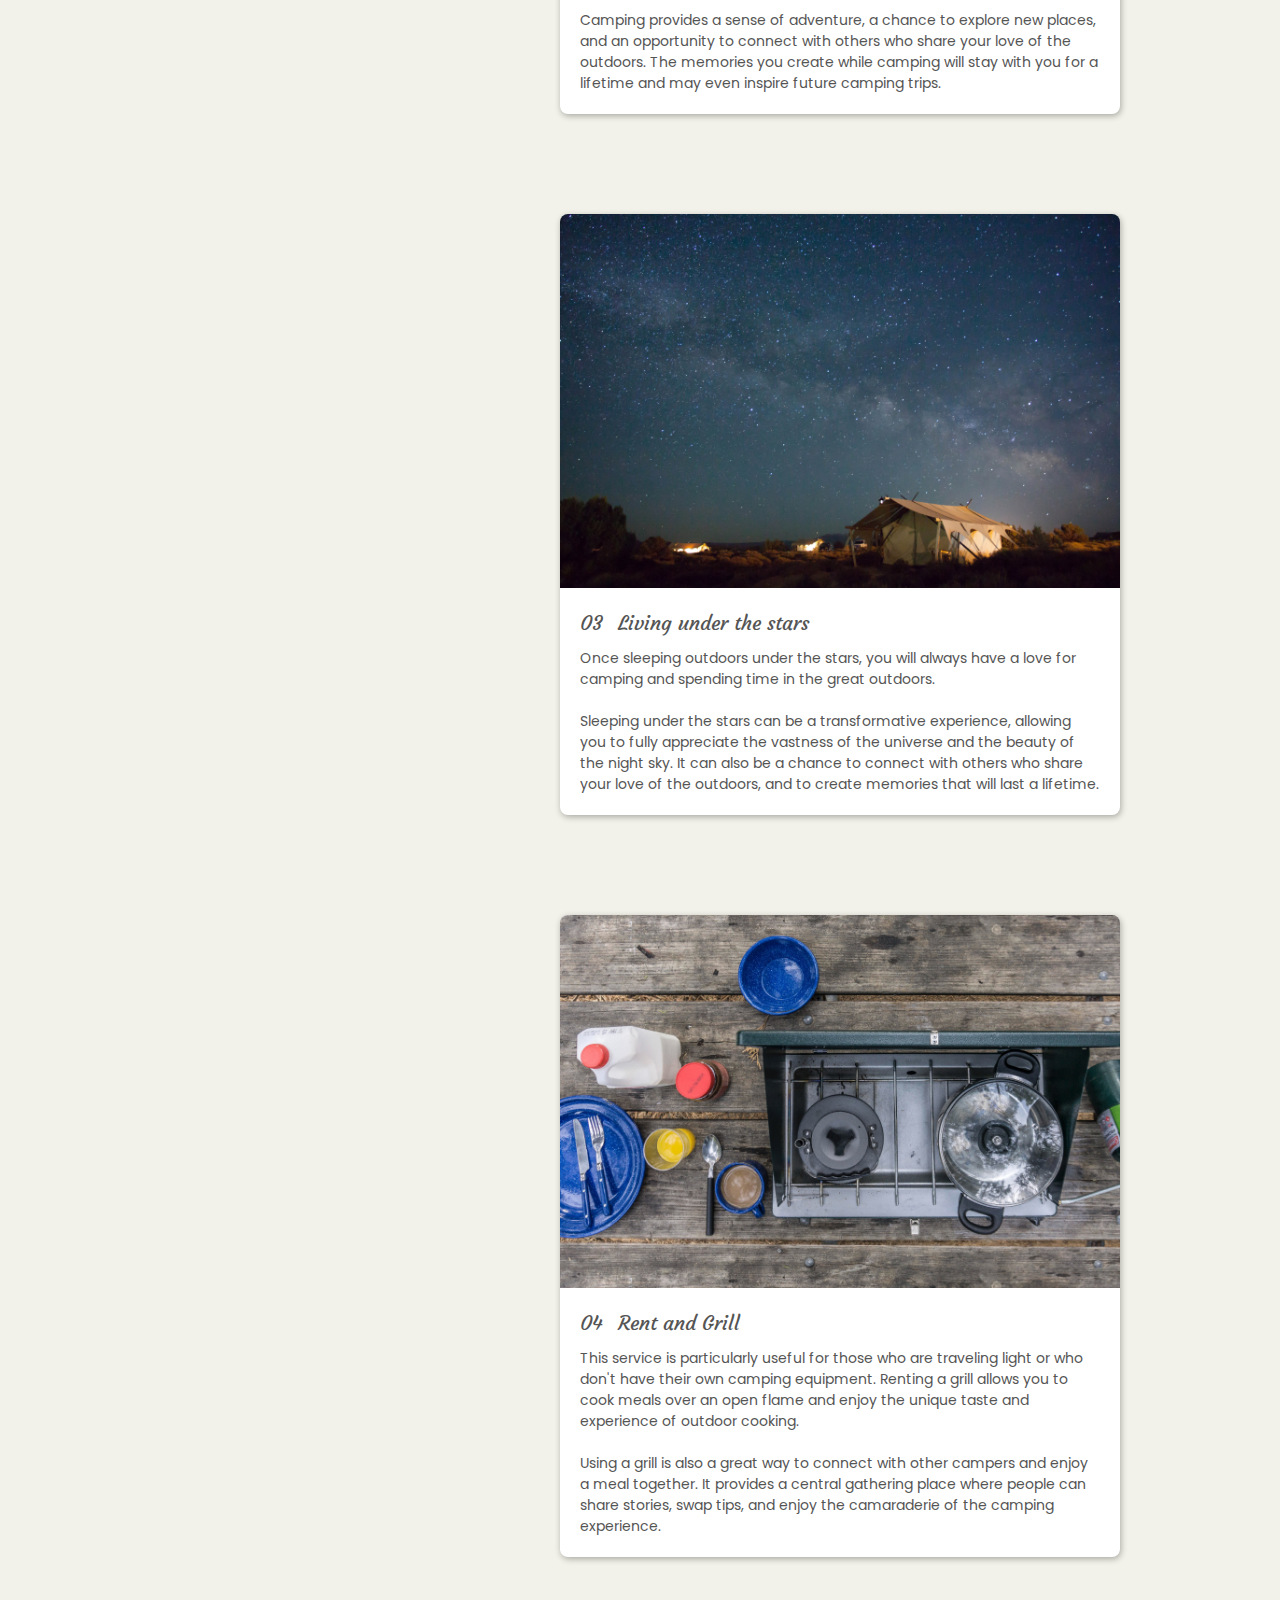
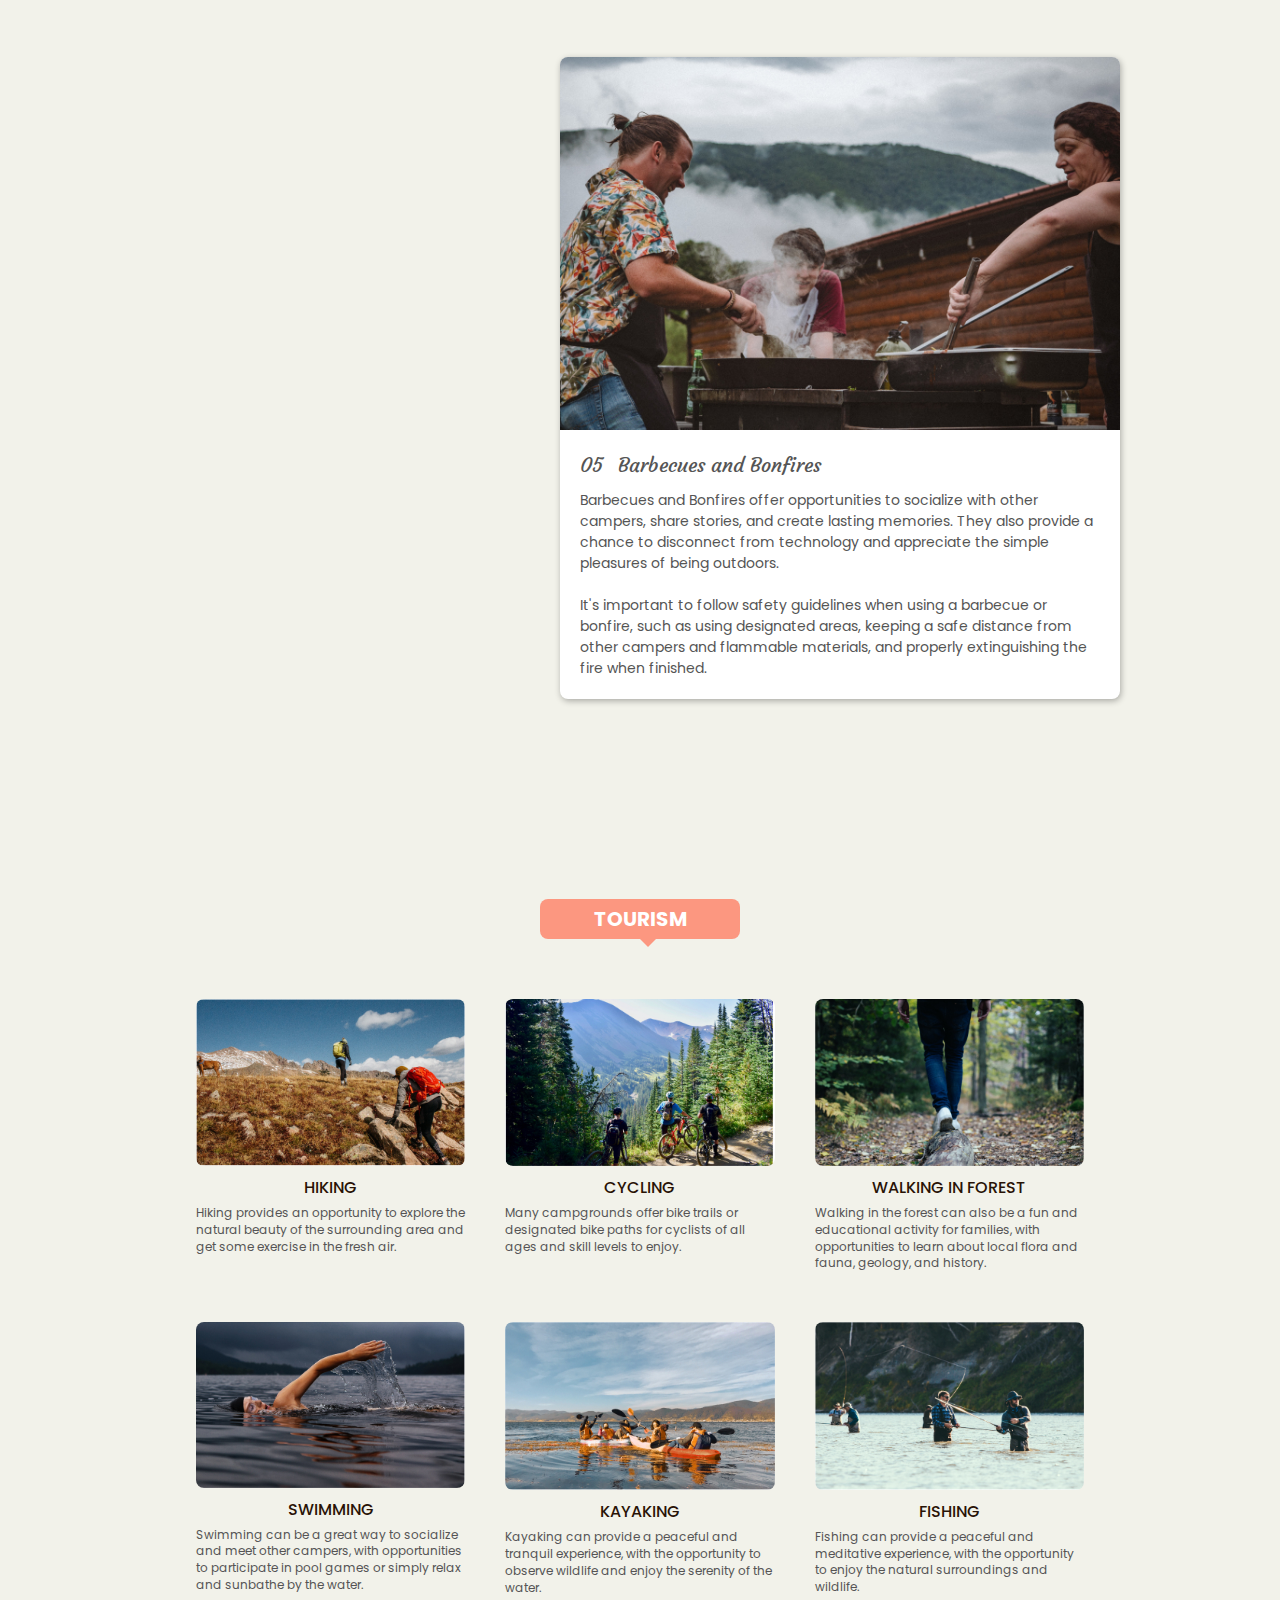
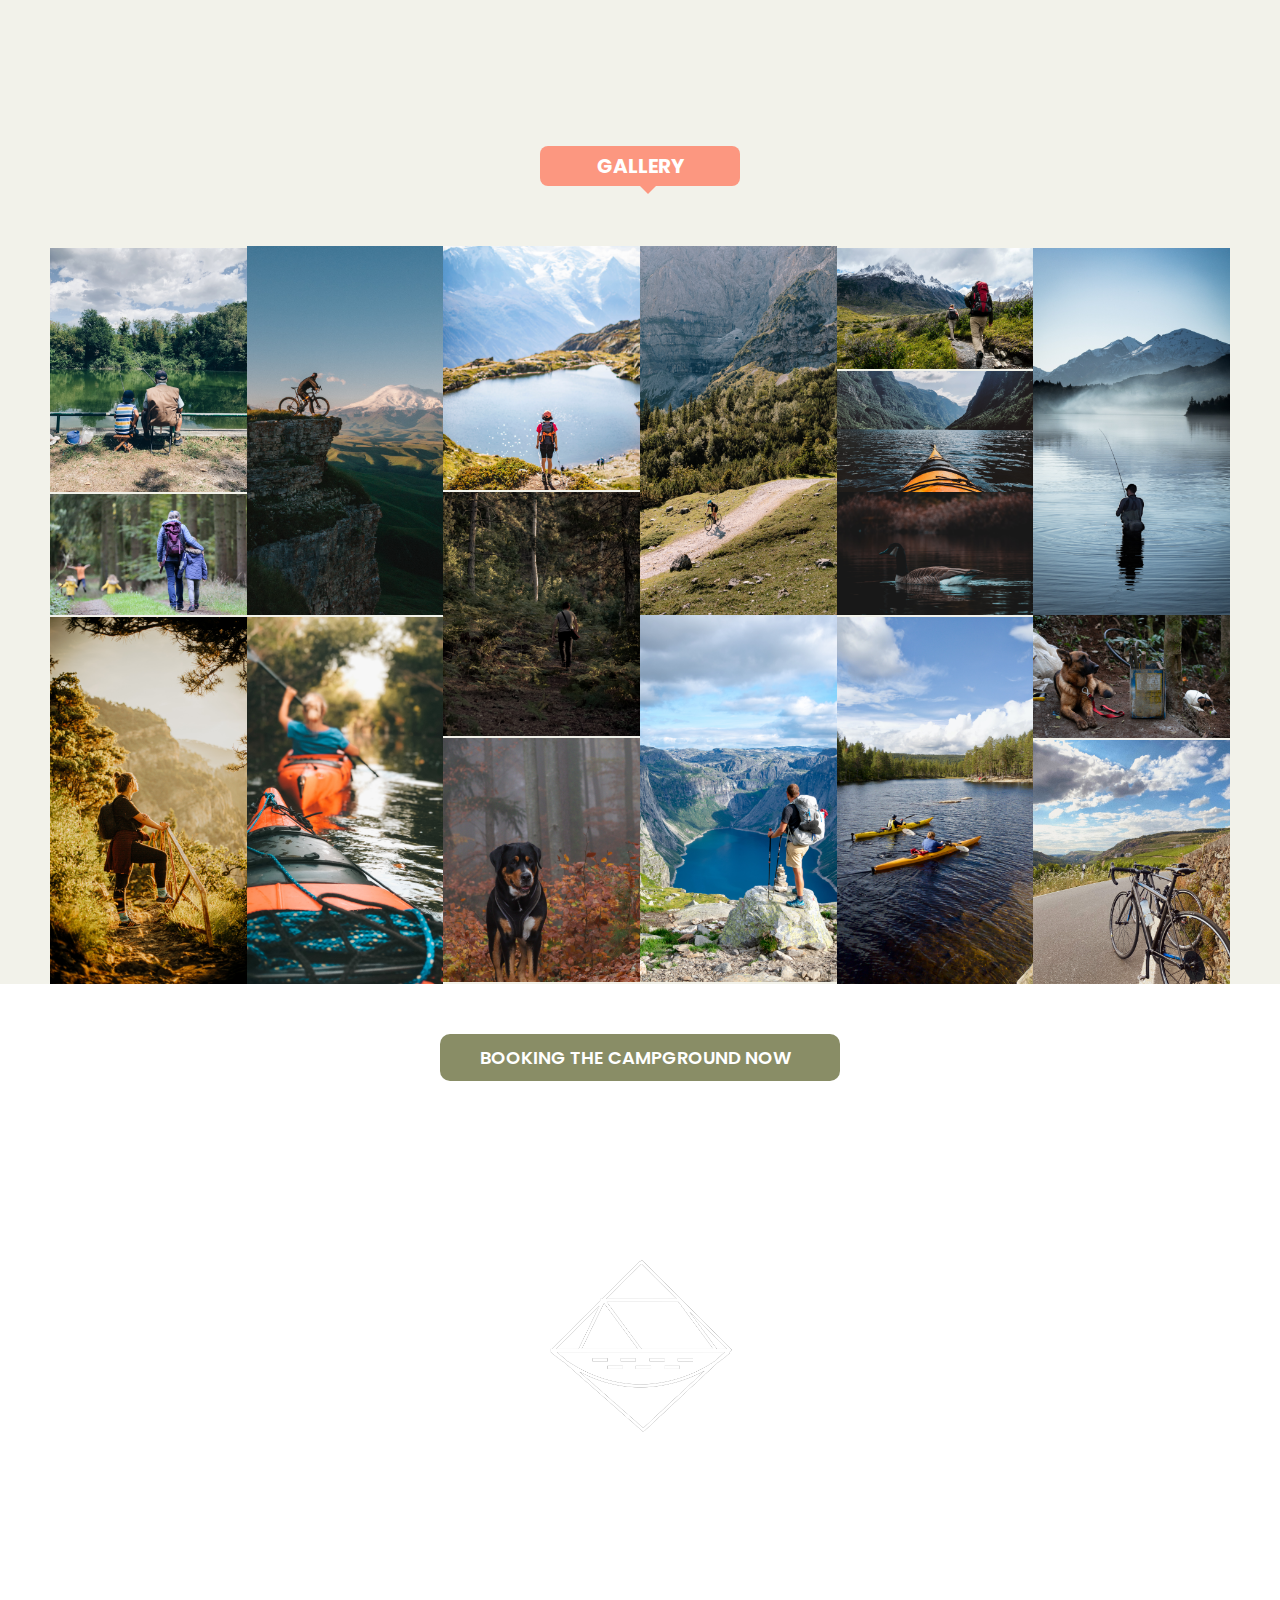
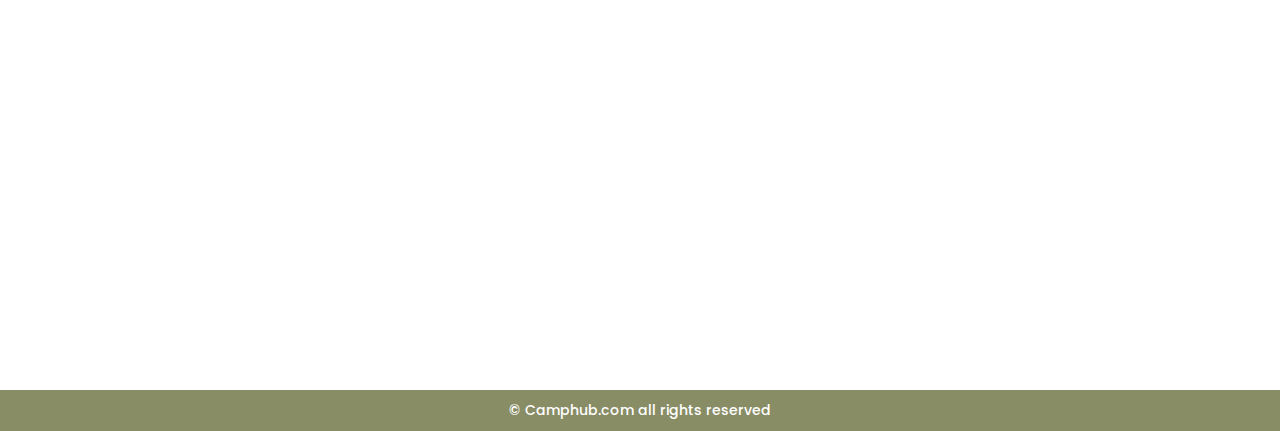
==== commit 017afd52: "update" ====
--- a/index.html
+++ b/index.html
@@ -614,7 +614,8 @@
                 </p>
                 <a
                   href="./pages/campgrounds/reservation.html"
-                  class="room_card_button"
+                  class="room_card_button room_content_link room_content_link--upper"
+                  data-target="upperValley"
                   >Book Now!</a
                 >
               </div>
@@ -829,7 +830,8 @@
                 </p>
                 <a
                   href="./pages/campgrounds/reservation.html"
-                  class="room_card_button"
+                  class="room_card_button room_content_link room_content_link--sunset"
+                  data-target="sunsetLodge"
                   >Book Now!</a
                 >
               </div>
--- a/src/css/home.css
+++ b/src/css/home.css
@@ -24,7 +24,7 @@
   border-bottom-right-radius: 8px;
   background-color: var(--color-green-1);
 
-  height: 30%;
+  height: 35%;
 }
 
 .landing_logo_title {
@@ -45,13 +45,11 @@
 }
 
 .landing_video_frame iframe {
-  position: relative;
-  top: -12%;
   width: 100%;
   height: 100%;
   pointer-events: none;
 
-  transform: scale(3);
+  transform: scale(2);
 }
 
 .landing_socials {
@@ -155,7 +153,7 @@
 
   .landing_logo {
     width: 20%;
-    height: 45%;
+    height: 40%;
     border-bottom-right-radius: 16px;
     box-shadow: var(--box-shadow-1);
   }
@@ -177,10 +175,9 @@
   }
 
   .landing_video_frame iframe {
-    top: -10%;
     width: 100%;
     height: 100vh;
-    transform: scale(1);
+    transform: scale(1.3);
   }
 
   .landing_video_frame,
@@ -225,6 +222,7 @@
   }
 
   .landing_card_link {
+    padding: 10px 20px;
     border-left: 4px solid var(--color-green-1);
   }
 
@@ -261,6 +259,10 @@
 
   .landing_card_text {
     font-size: 22px;
+  }
+
+  .landing_card_link {
+    padding: 15px 30px;
   }
 
   .landing_card_link_icon {
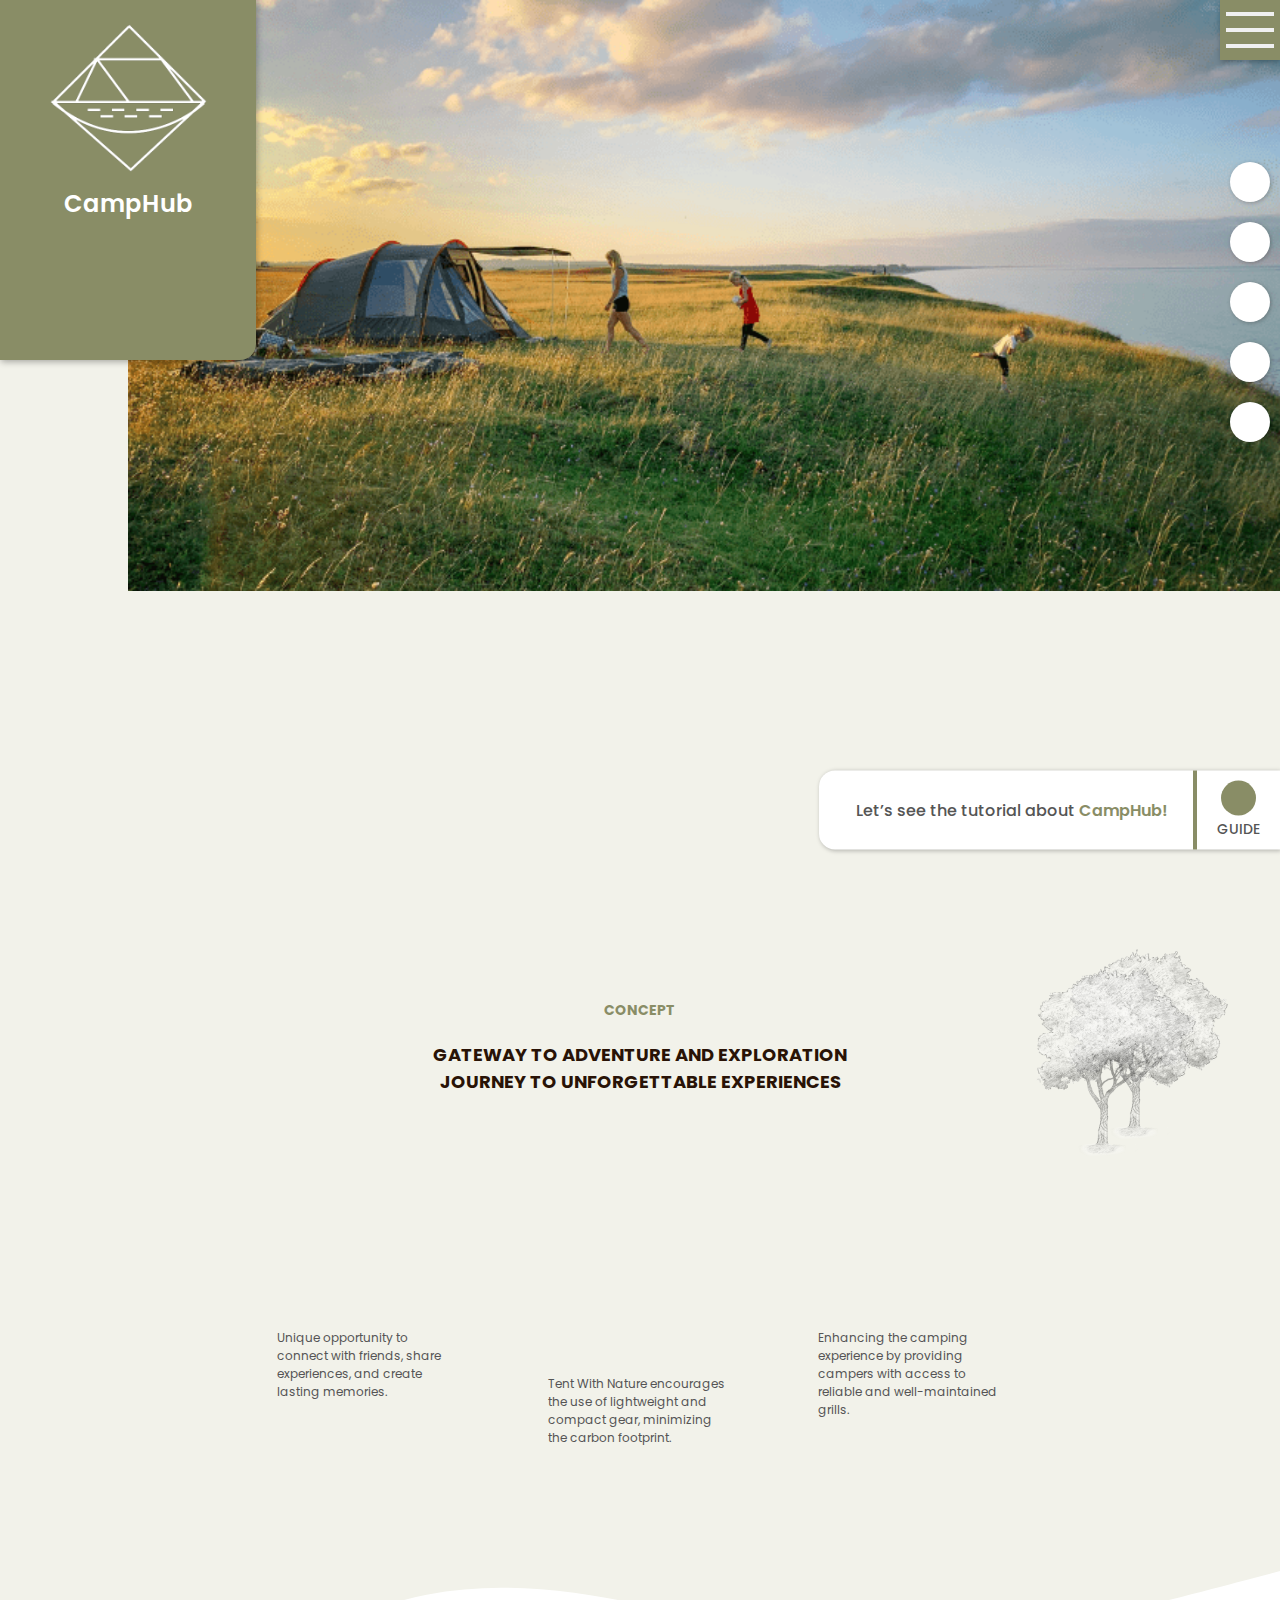
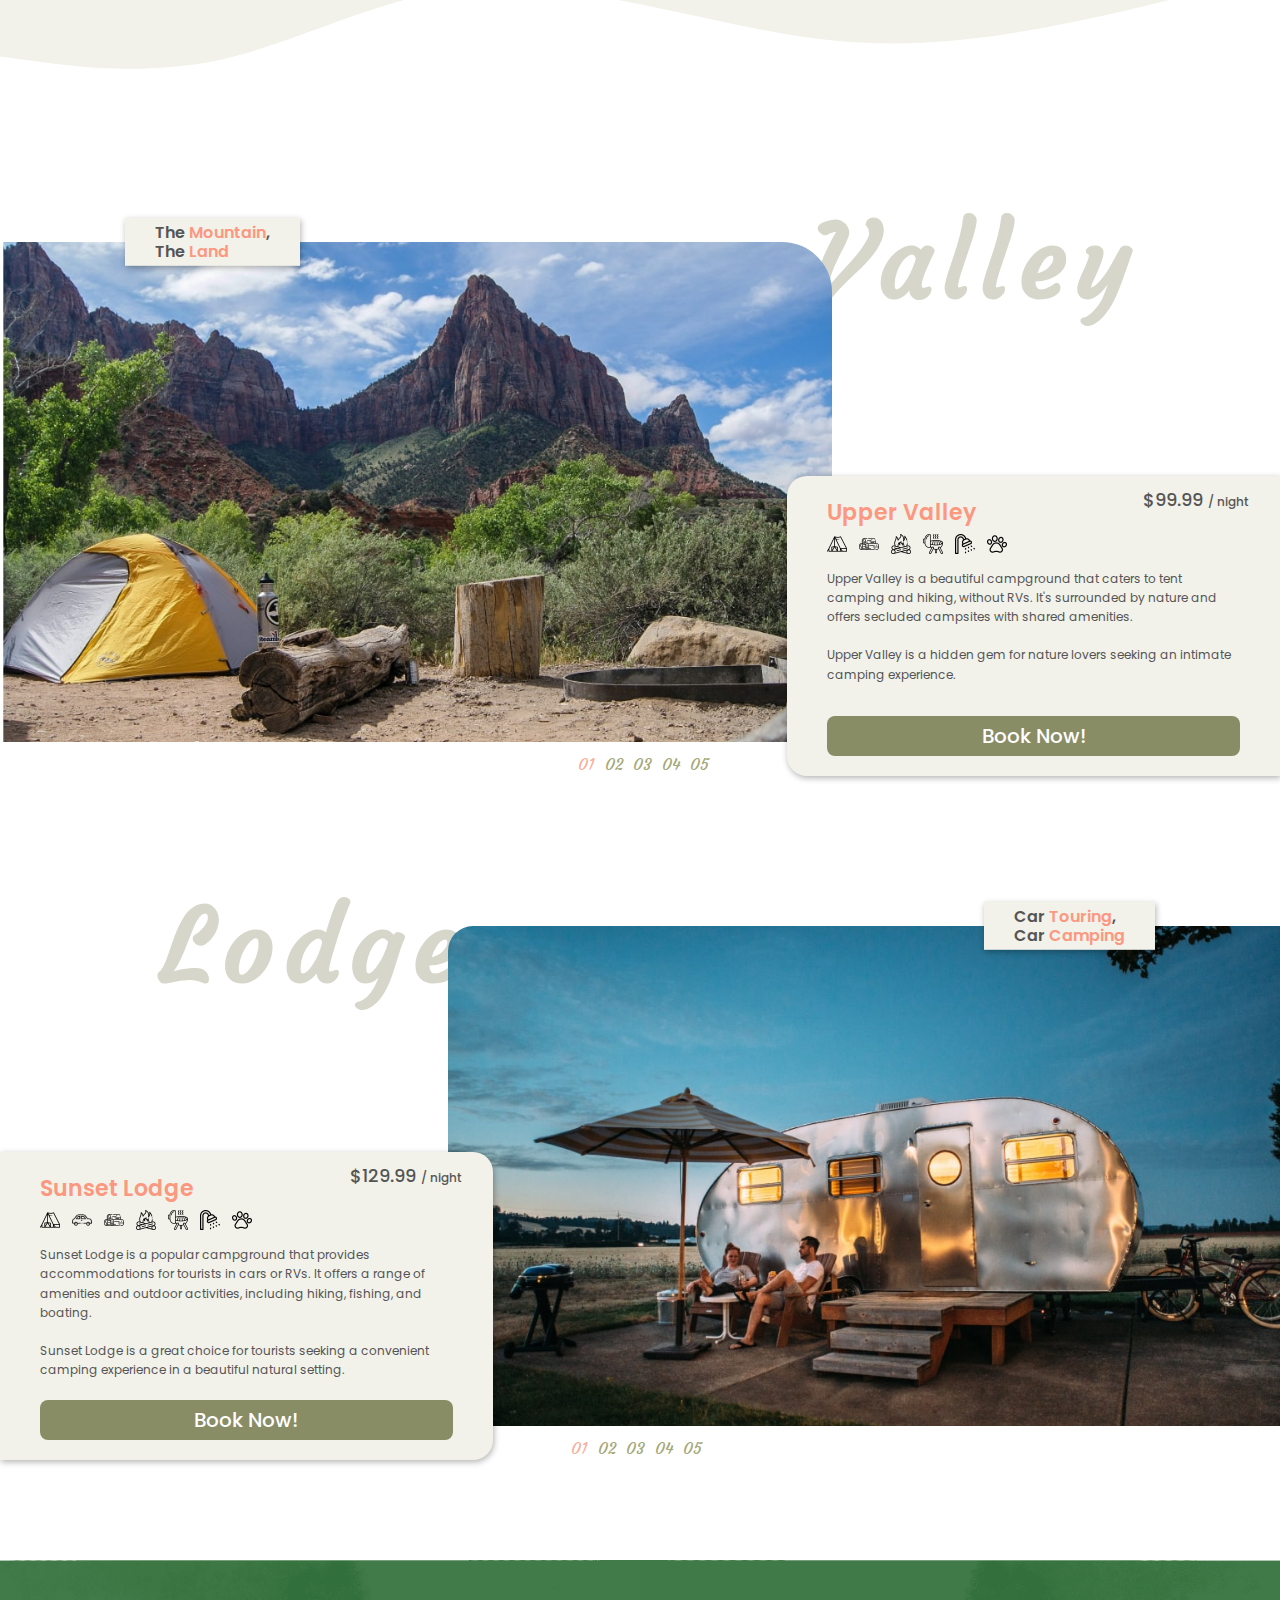
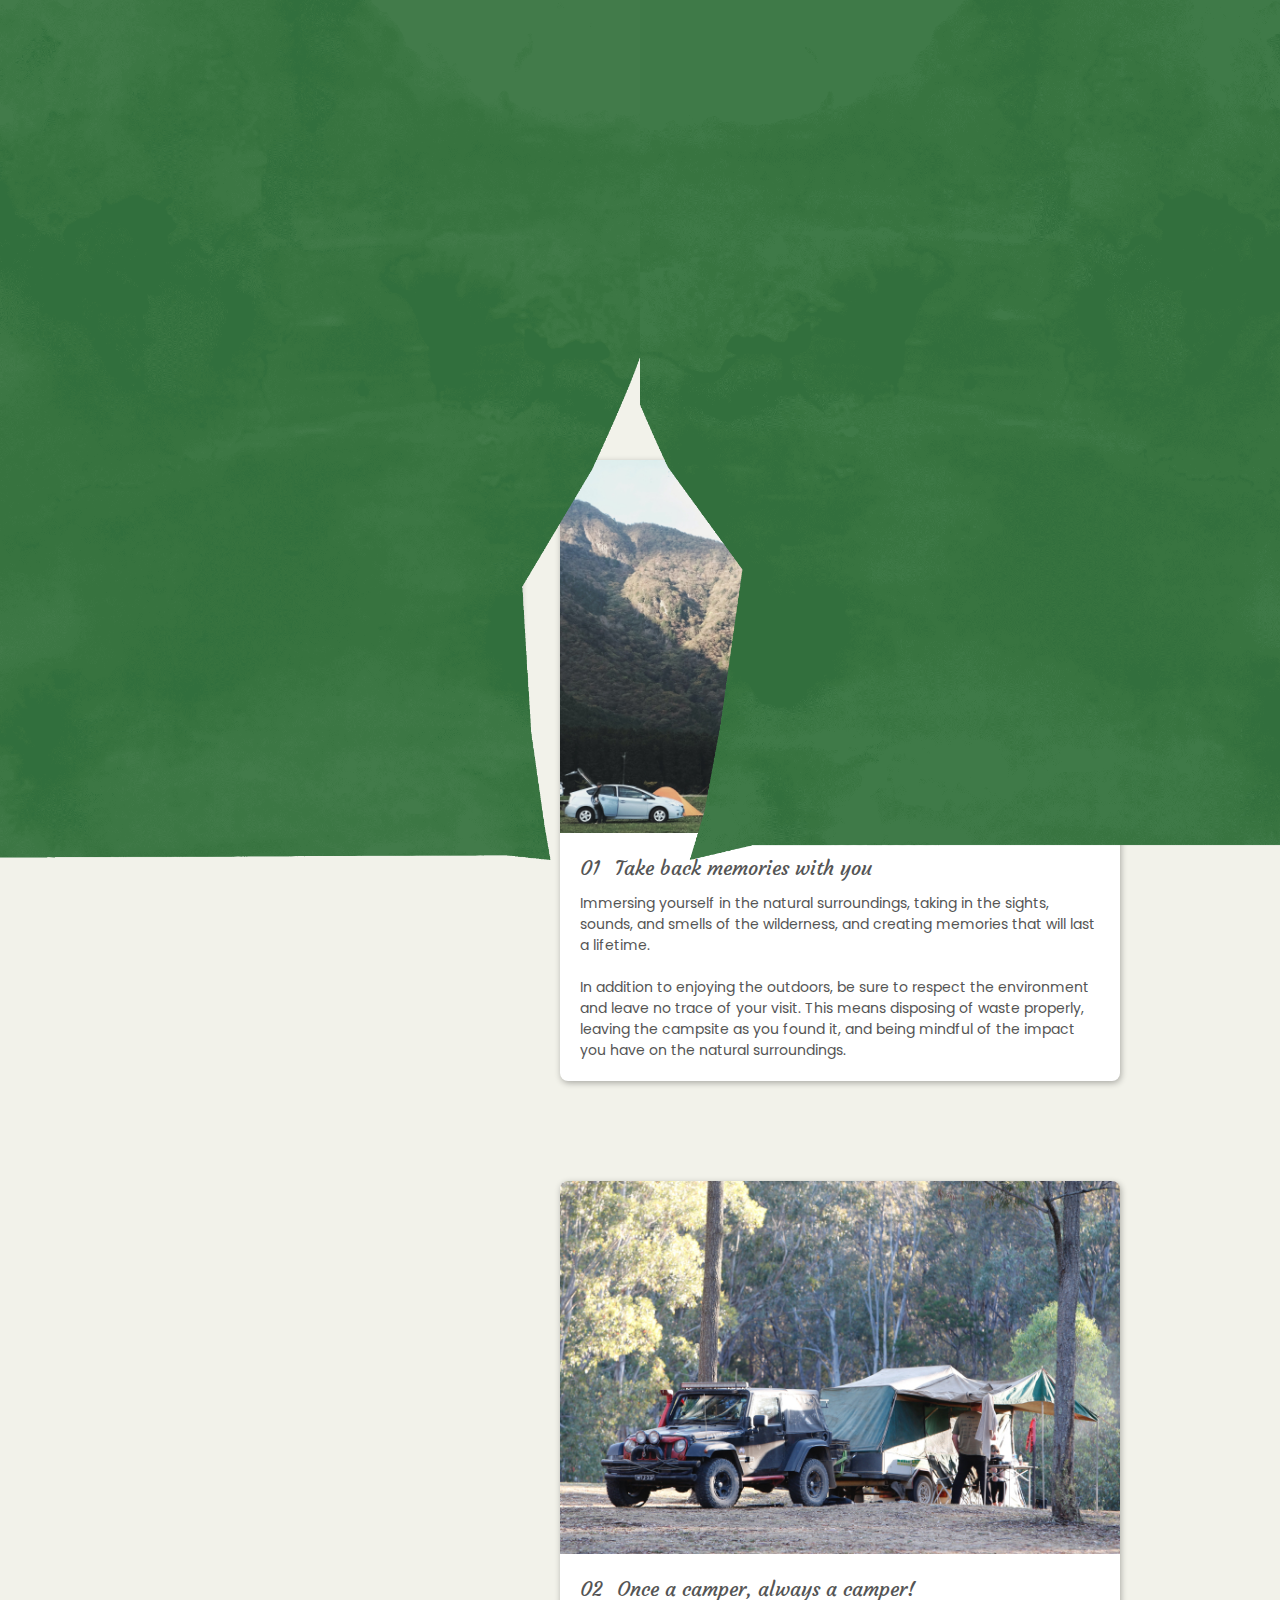
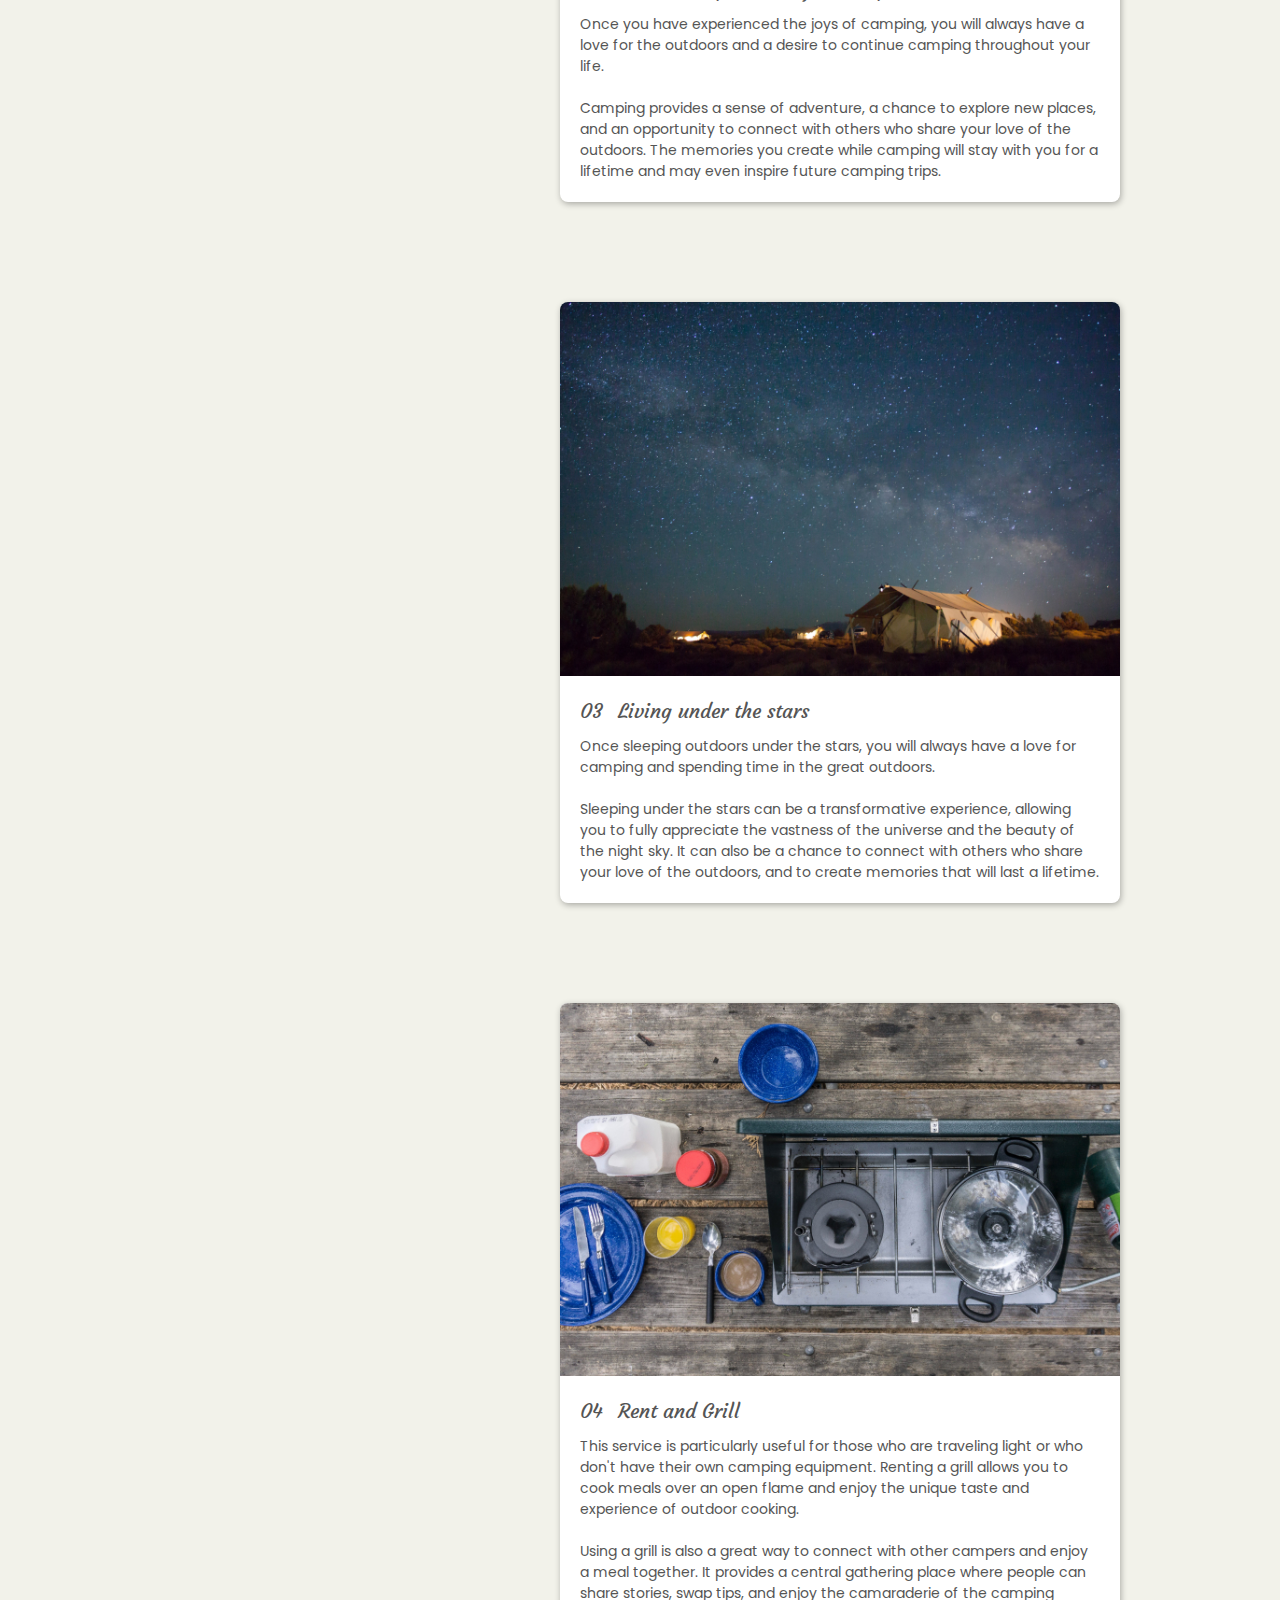
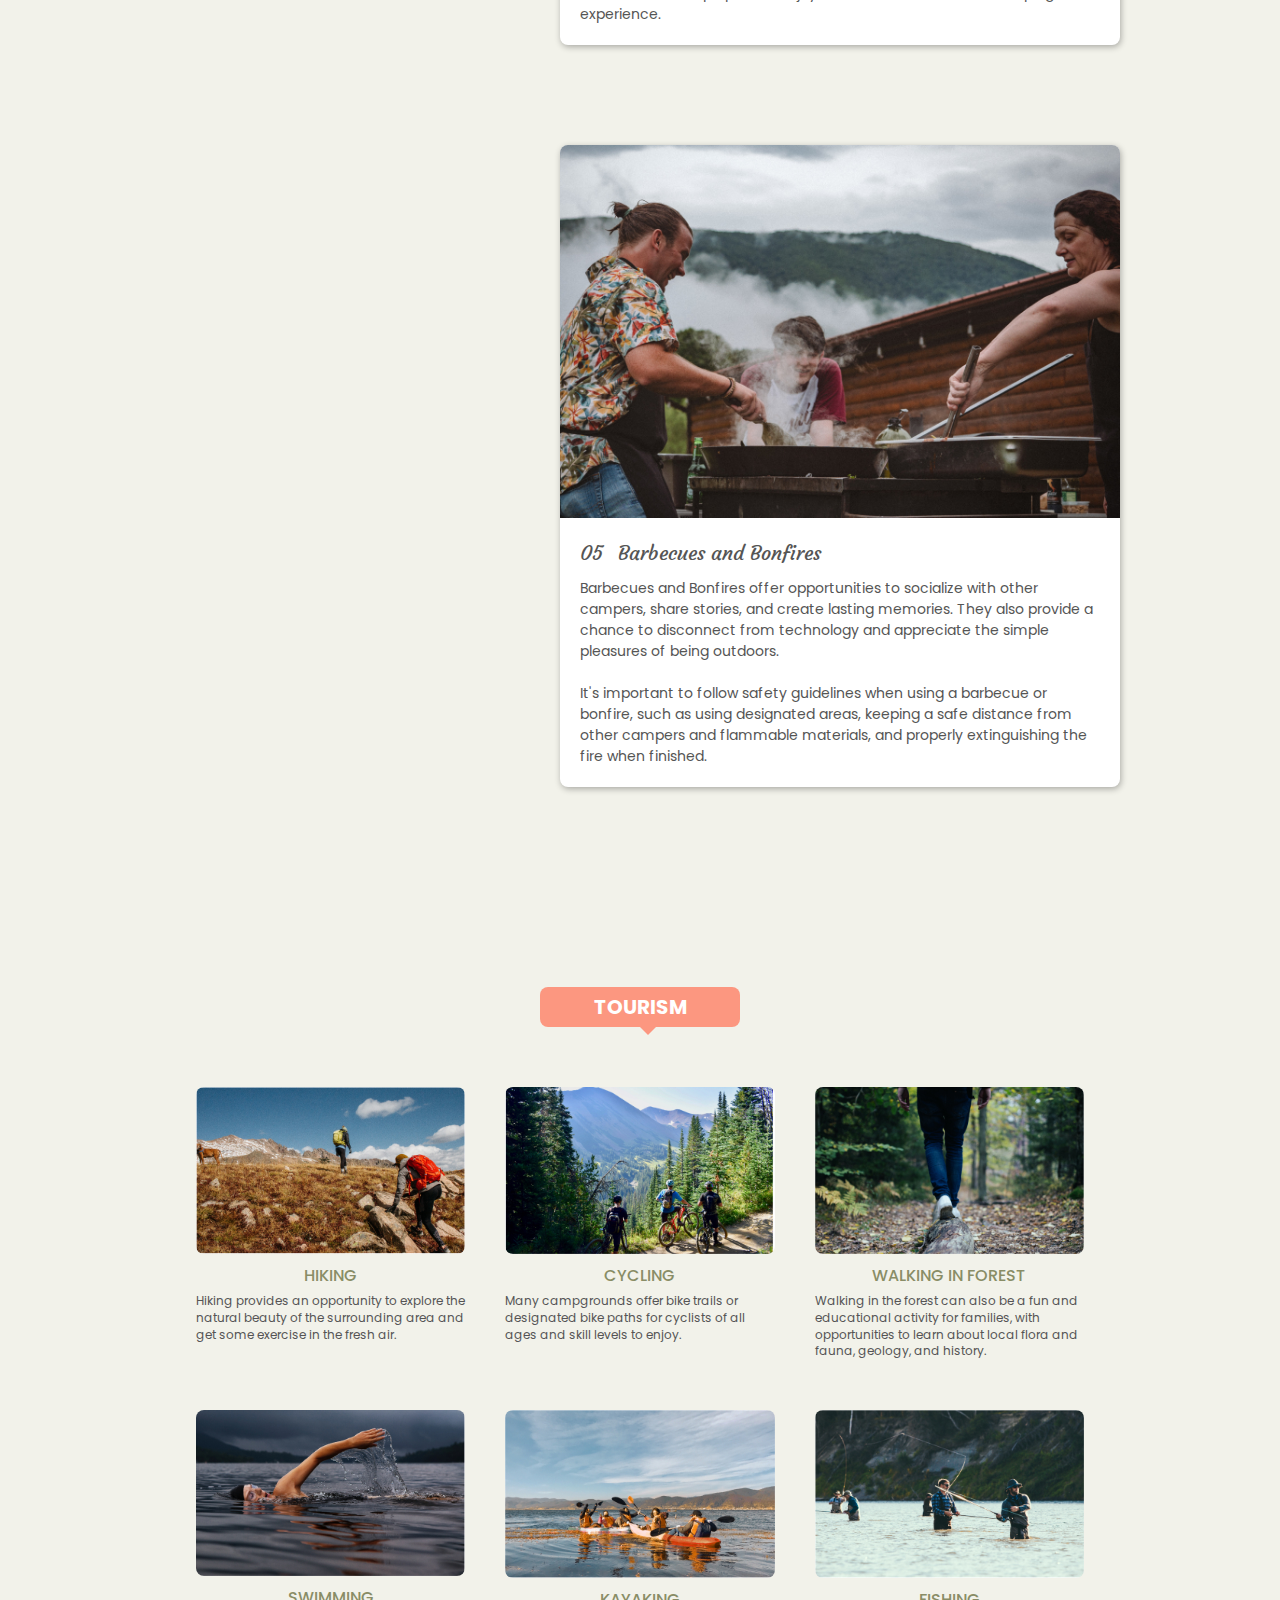
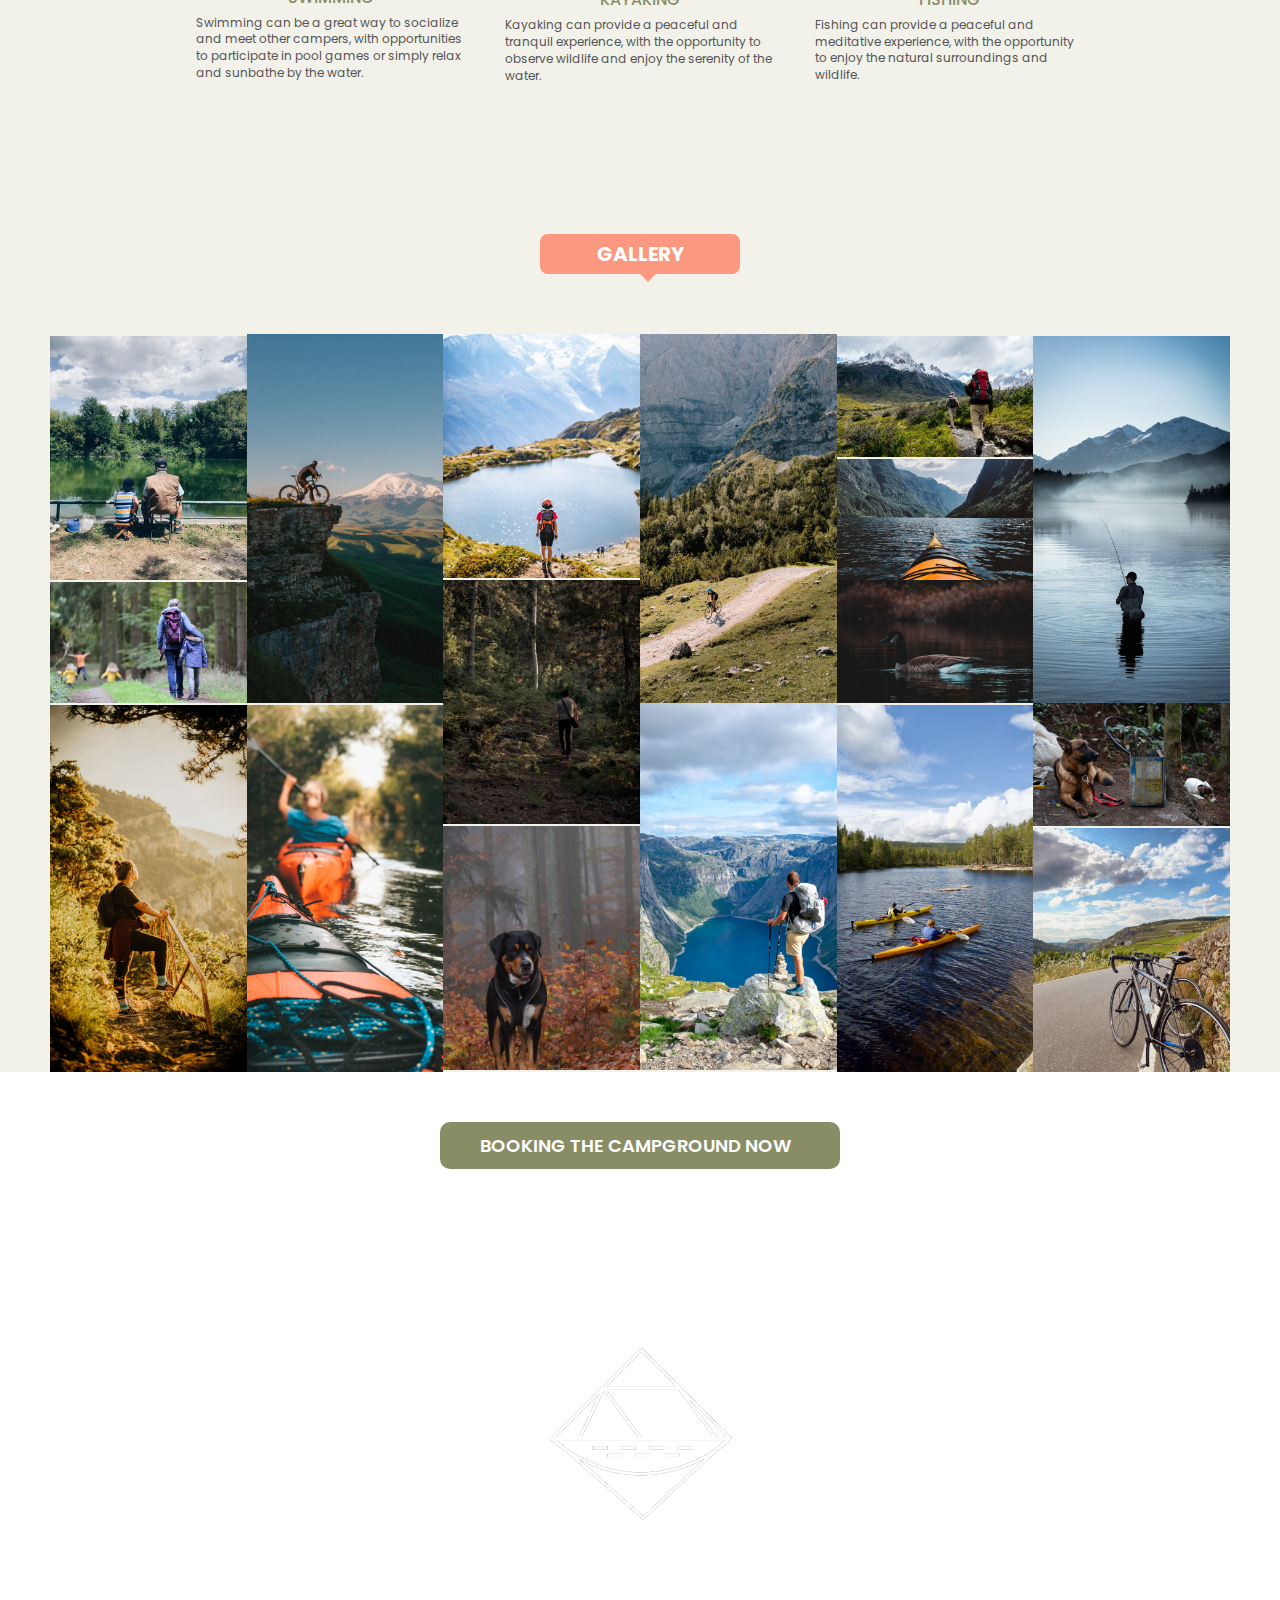
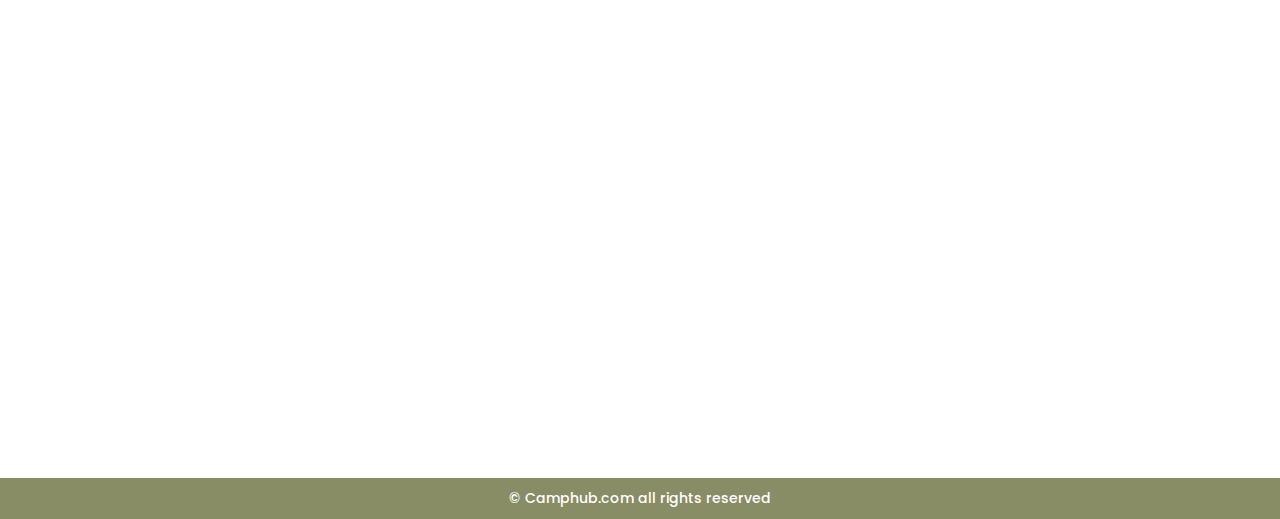
==== commit 4c3f128f: "update" ====
--- a/index.html
+++ b/index.html
@@ -1139,7 +1139,7 @@
               <div class="header_bubble_triangle"></div>
             </div>
             <div class="tourism_content">
-              <div class="tourism_content_cards row row-cols-2 row-cols-xl-3">
+              <div class="tourism_content_cards row row-cols-1 row-cols-xl-3">
                 <div class="col">
                   <div class="tourism_content_card">
                     <div class="tourism_content_card_header">
--- a/src/css/home.css
+++ b/src/css/home.css
@@ -23,8 +23,9 @@
   width: 30%;
   border-bottom-right-radius: 8px;
   background-color: var(--color-green-1);
-
-  height: 35%;
+  box-shadow: var(--box-shadow-2);
+
+  height: 30%;
 }
 
 .landing_logo_title {
@@ -49,7 +50,7 @@
   height: 100%;
   pointer-events: none;
 
-  transform: scale(2);
+  transform: scale(2.5);
 }
 
 .landing_socials {
@@ -308,7 +309,8 @@
 }
 
 .concept_content {
-  width: 60%;
+  width: 100%;
+  padding: 10px 0;
   margin: 0 auto;
 }
 
@@ -338,14 +340,14 @@
   color: #fff;
   font-weight: 500;
   position: absolute;
-  top: -25%;
+  top: -30%;
   left: 50%;
   transform: translateX(-50%);
 
-  width: 90%;
-  padding: 5px;
+  width: 80%;
+  padding: 6px 0;
   border-radius: 8px;
-  font-size: 9px;
+  font-size: 10px;
 }
 
 .concept_content_card_triangle {
@@ -361,8 +363,16 @@
   border-top: 5px solid var(--color-orange-1);
 }
 
+.concept_content_card_pic {
+  width: 60%;
+  height: 60%;
+  margin: 0 auto;
+}
+
 .concept_content_card_text {
-  font-size: 9px;
+  width: 80%;
+  margin: 0 auto;
+  font-size: 10px;
   text-align: center;
 }
 
@@ -437,6 +447,11 @@
     border-left: 7px solid transparent;
     border-right: 7px solid transparent;
     border-top: 7px solid var(--color-orange-1);
+  }
+
+  .concept_content_card_pic {
+    width: 100%;
+    height: 100%;
   }
 
   .concept_content_card_pic img {
@@ -1048,7 +1063,7 @@
 }
 
 .recommend_cards {
-  width: 80%;
+  width: 90%;
   margin: 0 auto;
 }
 
@@ -1066,7 +1081,7 @@
 }
 
 .recommend_card_body {
-  padding: 10px 20px;
+  padding: 8px 12px;
 }
 
 .recommend_card_title {
@@ -1075,7 +1090,7 @@
 
   font-weight: 500;
   font-family: "Courgette", cursive;
-  font-size: 14px;
+  font-size: 13px;
   margin-bottom: 10px;
 }
 
@@ -1344,14 +1359,15 @@
   font-size: 14px;
   text-align: center;
   font-weight: 500;
-  color: var(--color-black-1);
+  color: var(--color-green-1);
   text-transform: uppercase;
   margin-bottom: 3px;
 }
 
 .tourism_content_card_content_text {
-  font-size: 9px;
-  text-align: left;
+  width: 90%;
+  margin: 0 auto;
+  font-size: 12px;
 }
 
 @media screen and (min-width: 1200px) {
@@ -1385,6 +1401,7 @@
   }
 
   .tourism_content_card_content_text {
+    width: 100%;
     line-height: 1.4;
     font-size: 12px;
     text-align: left;
